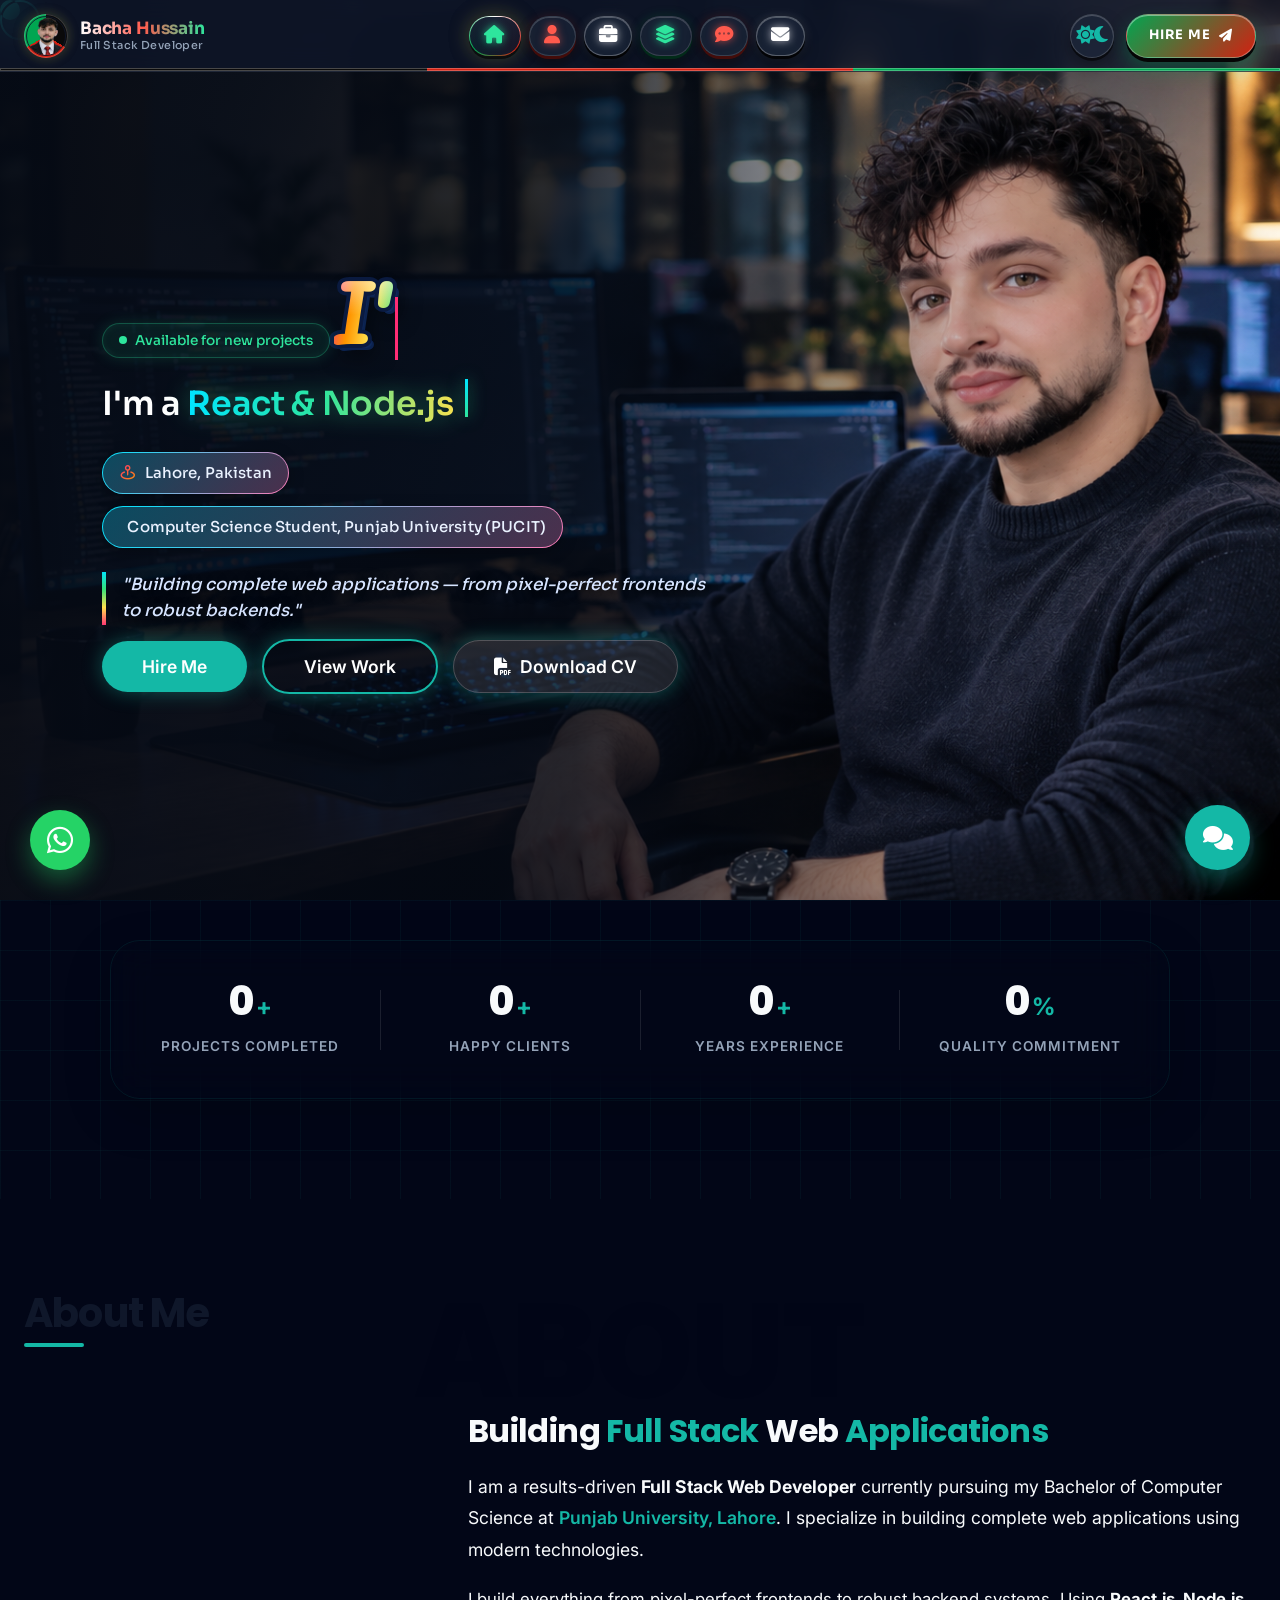
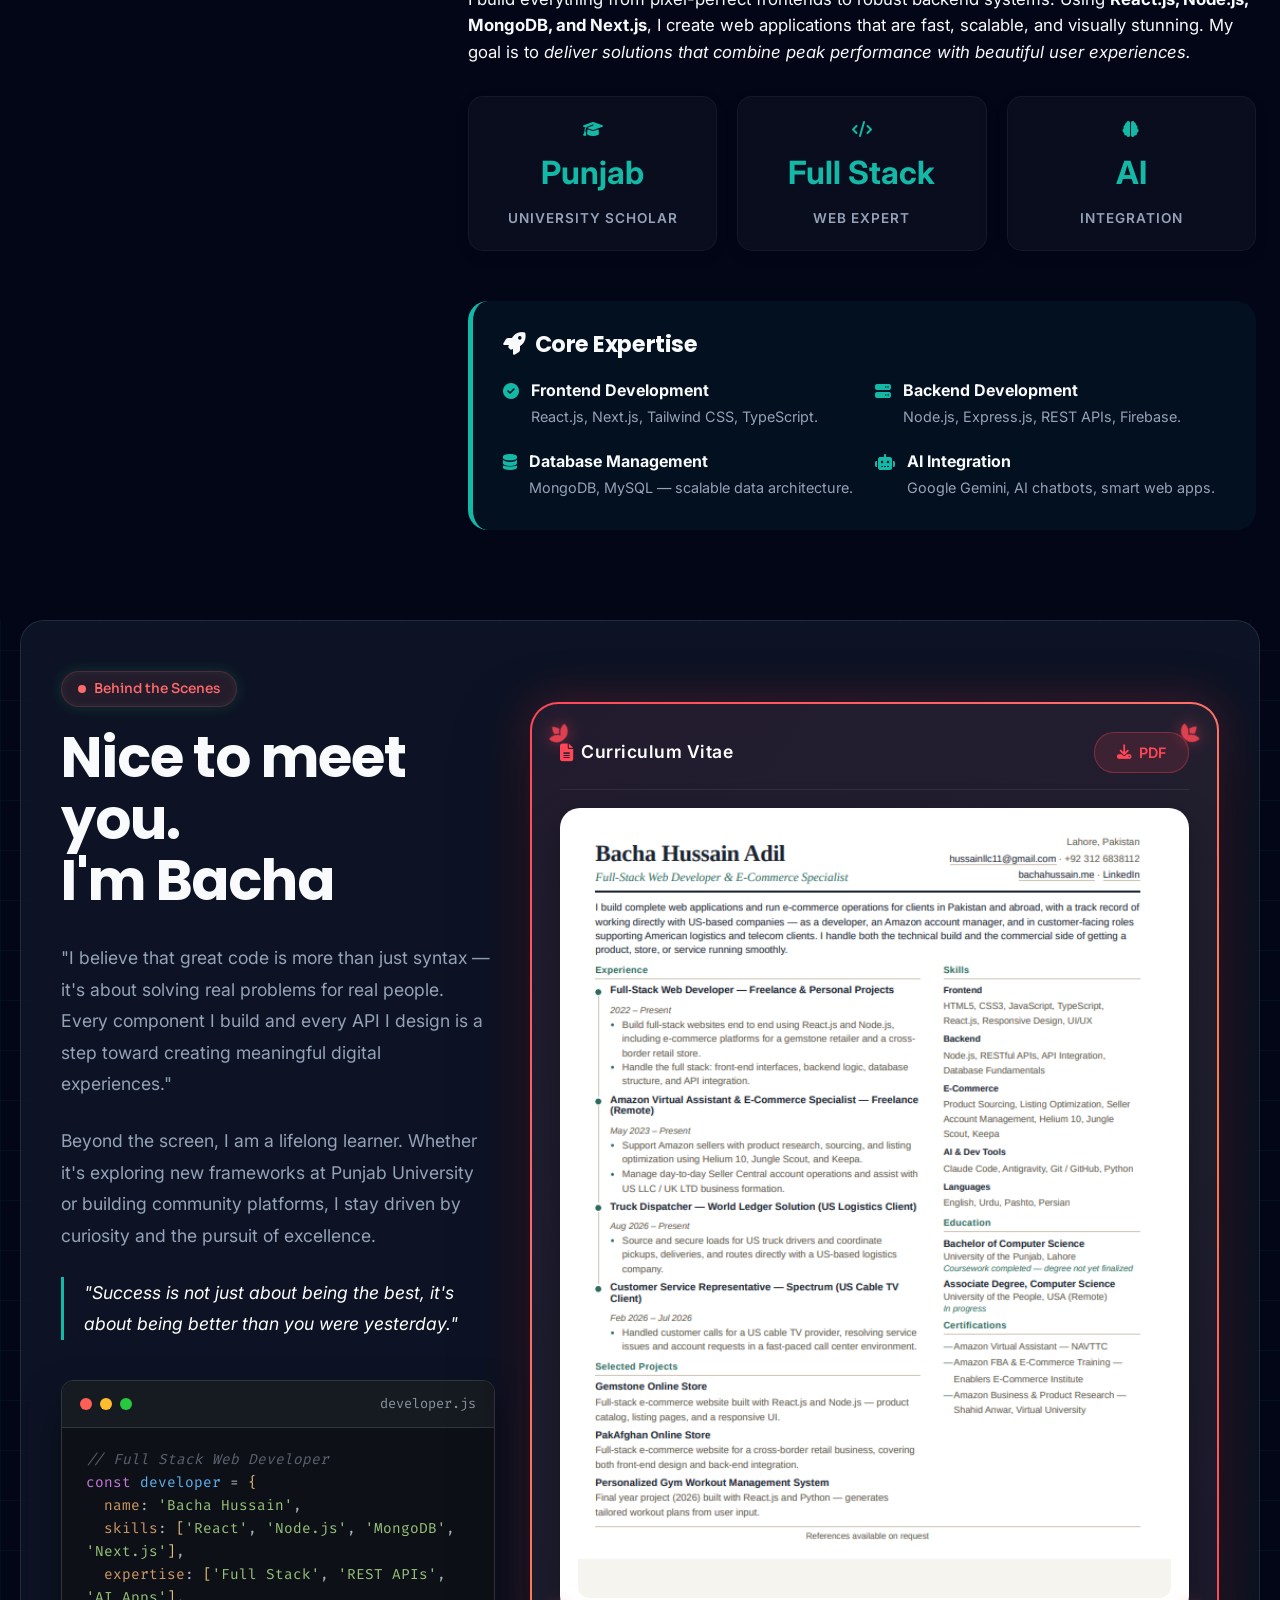
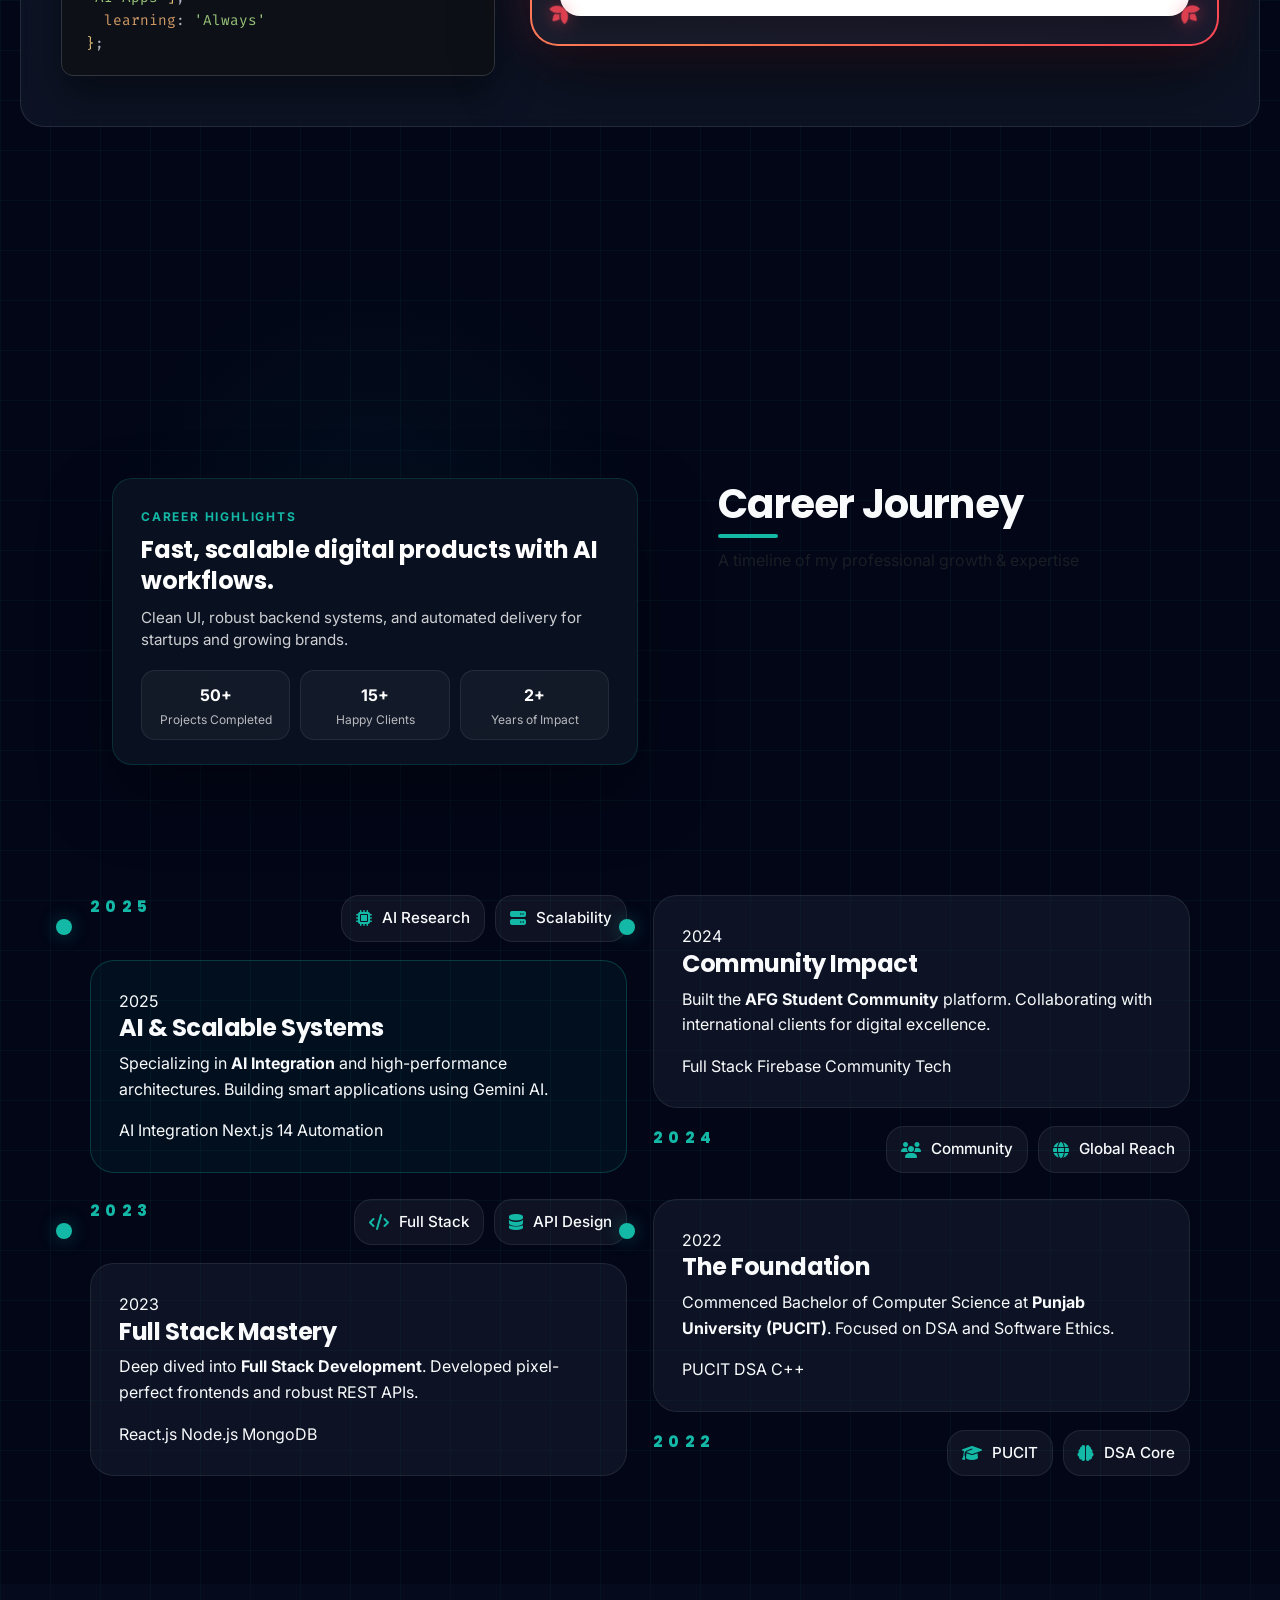
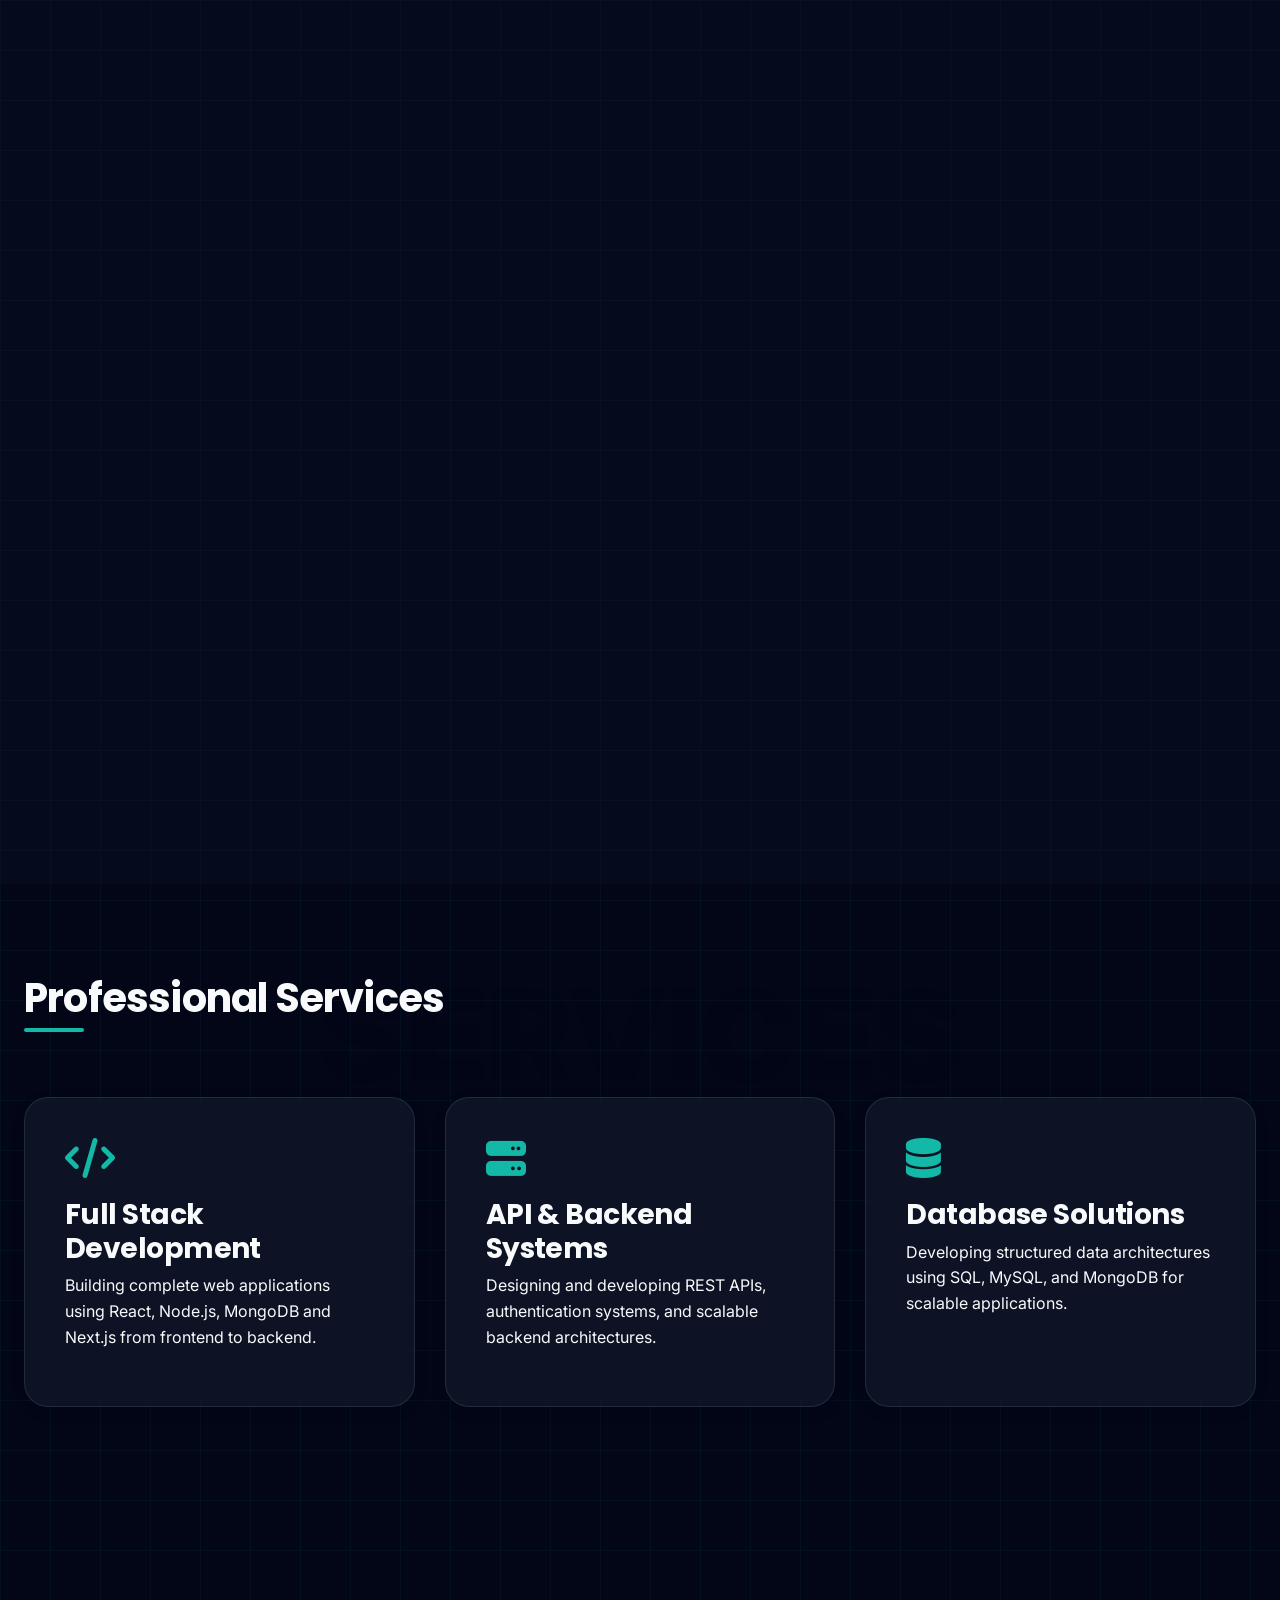
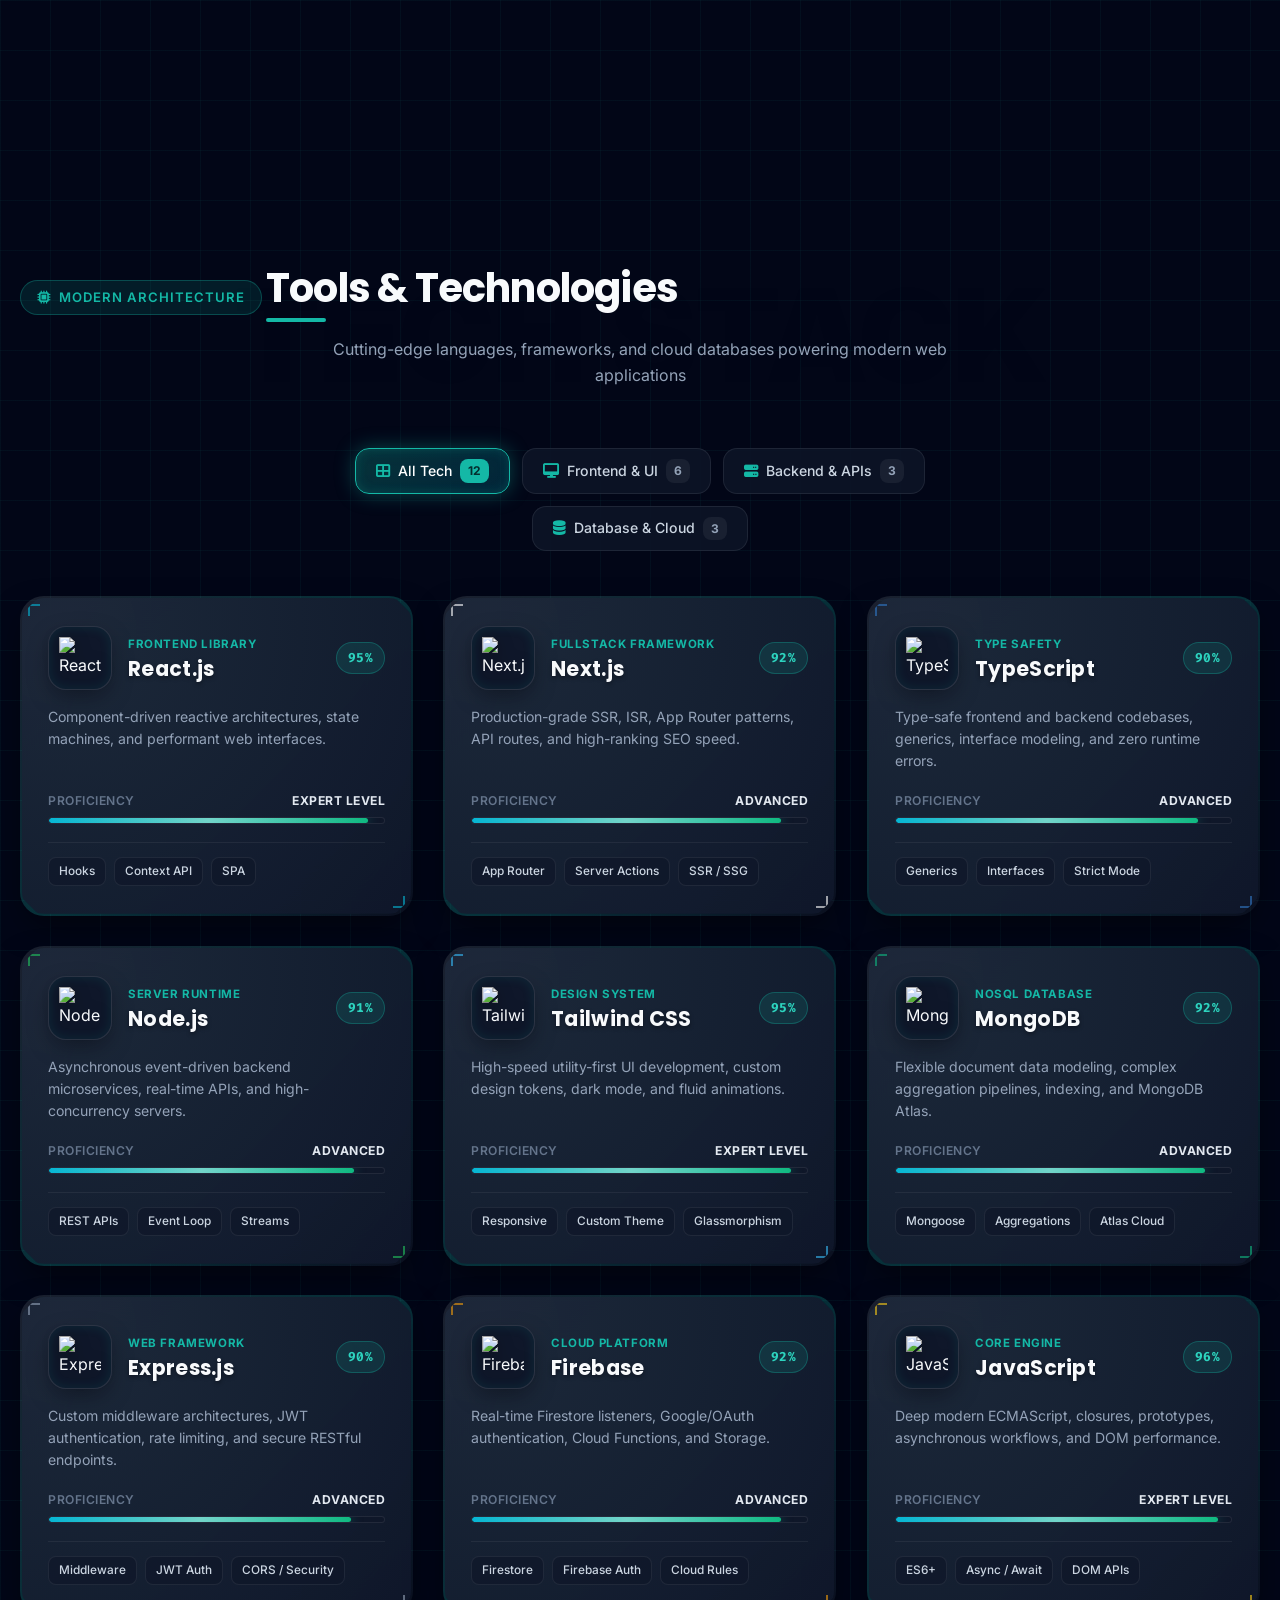
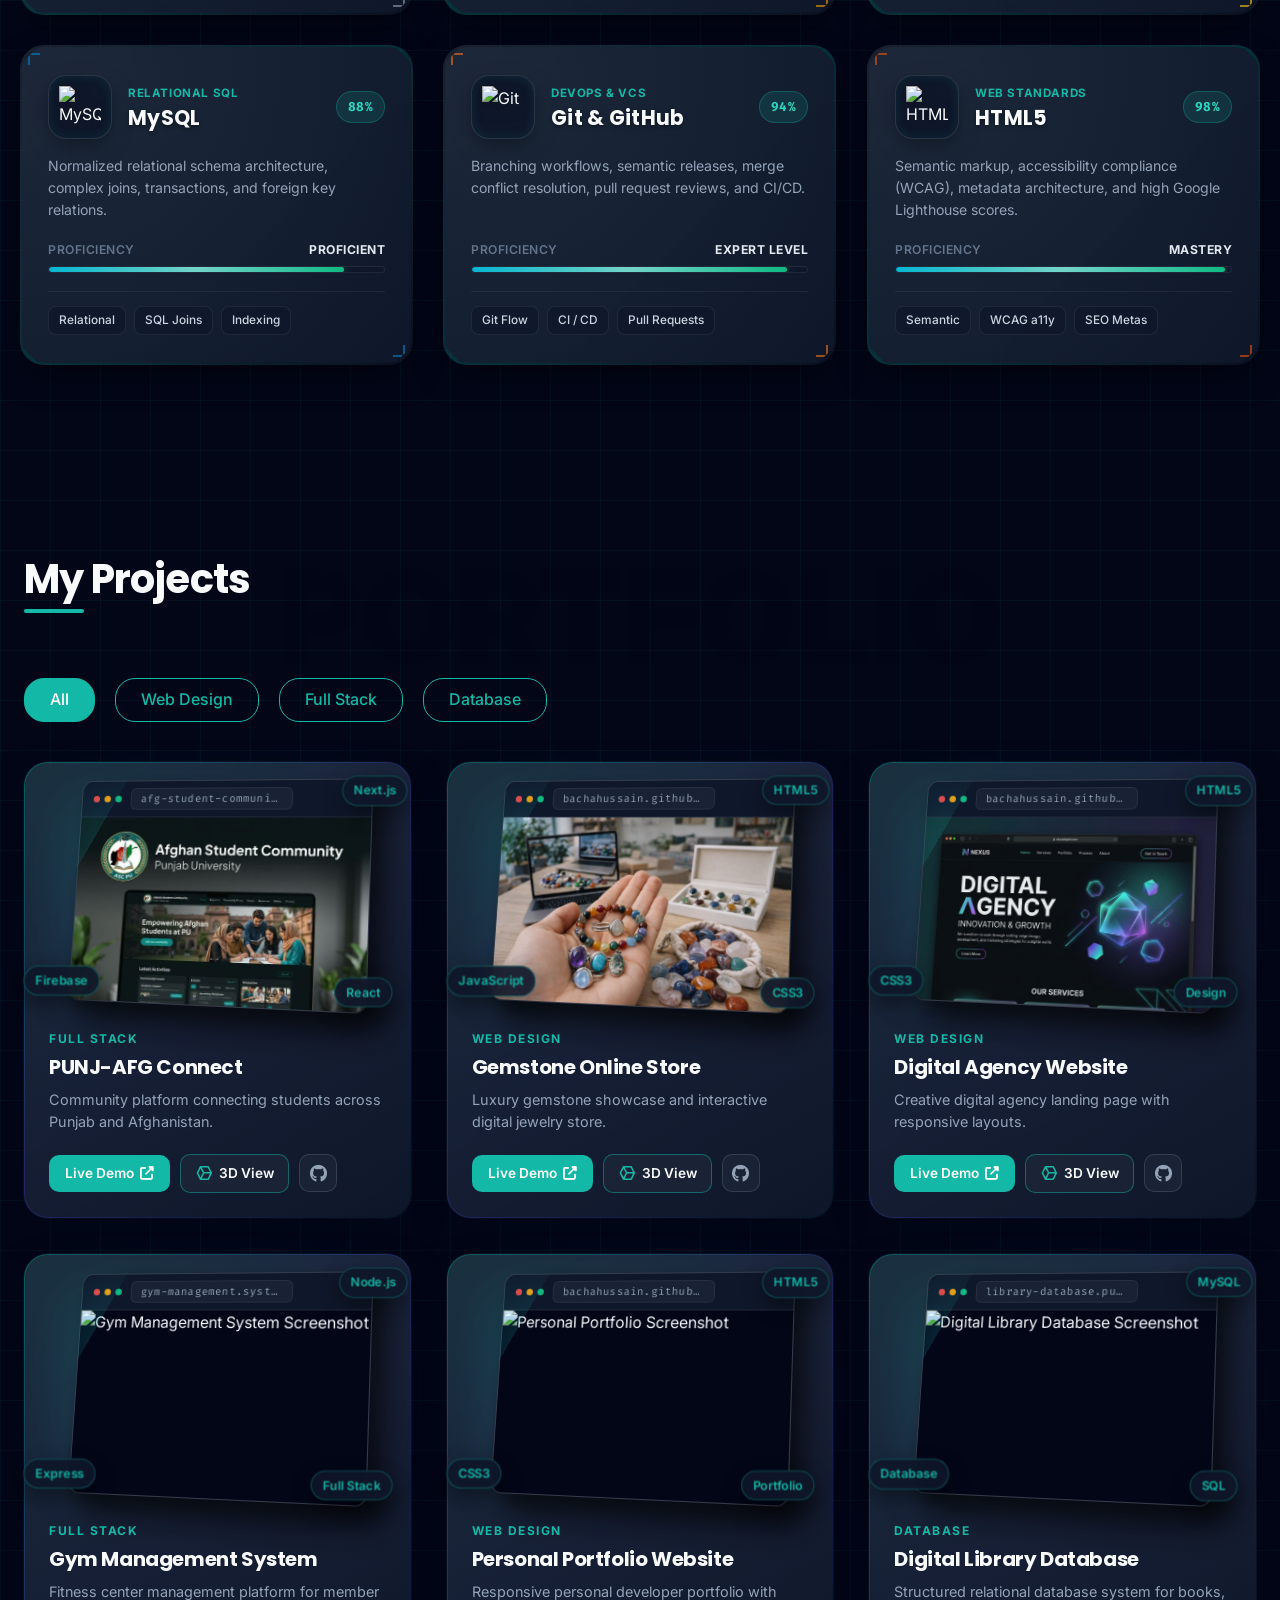
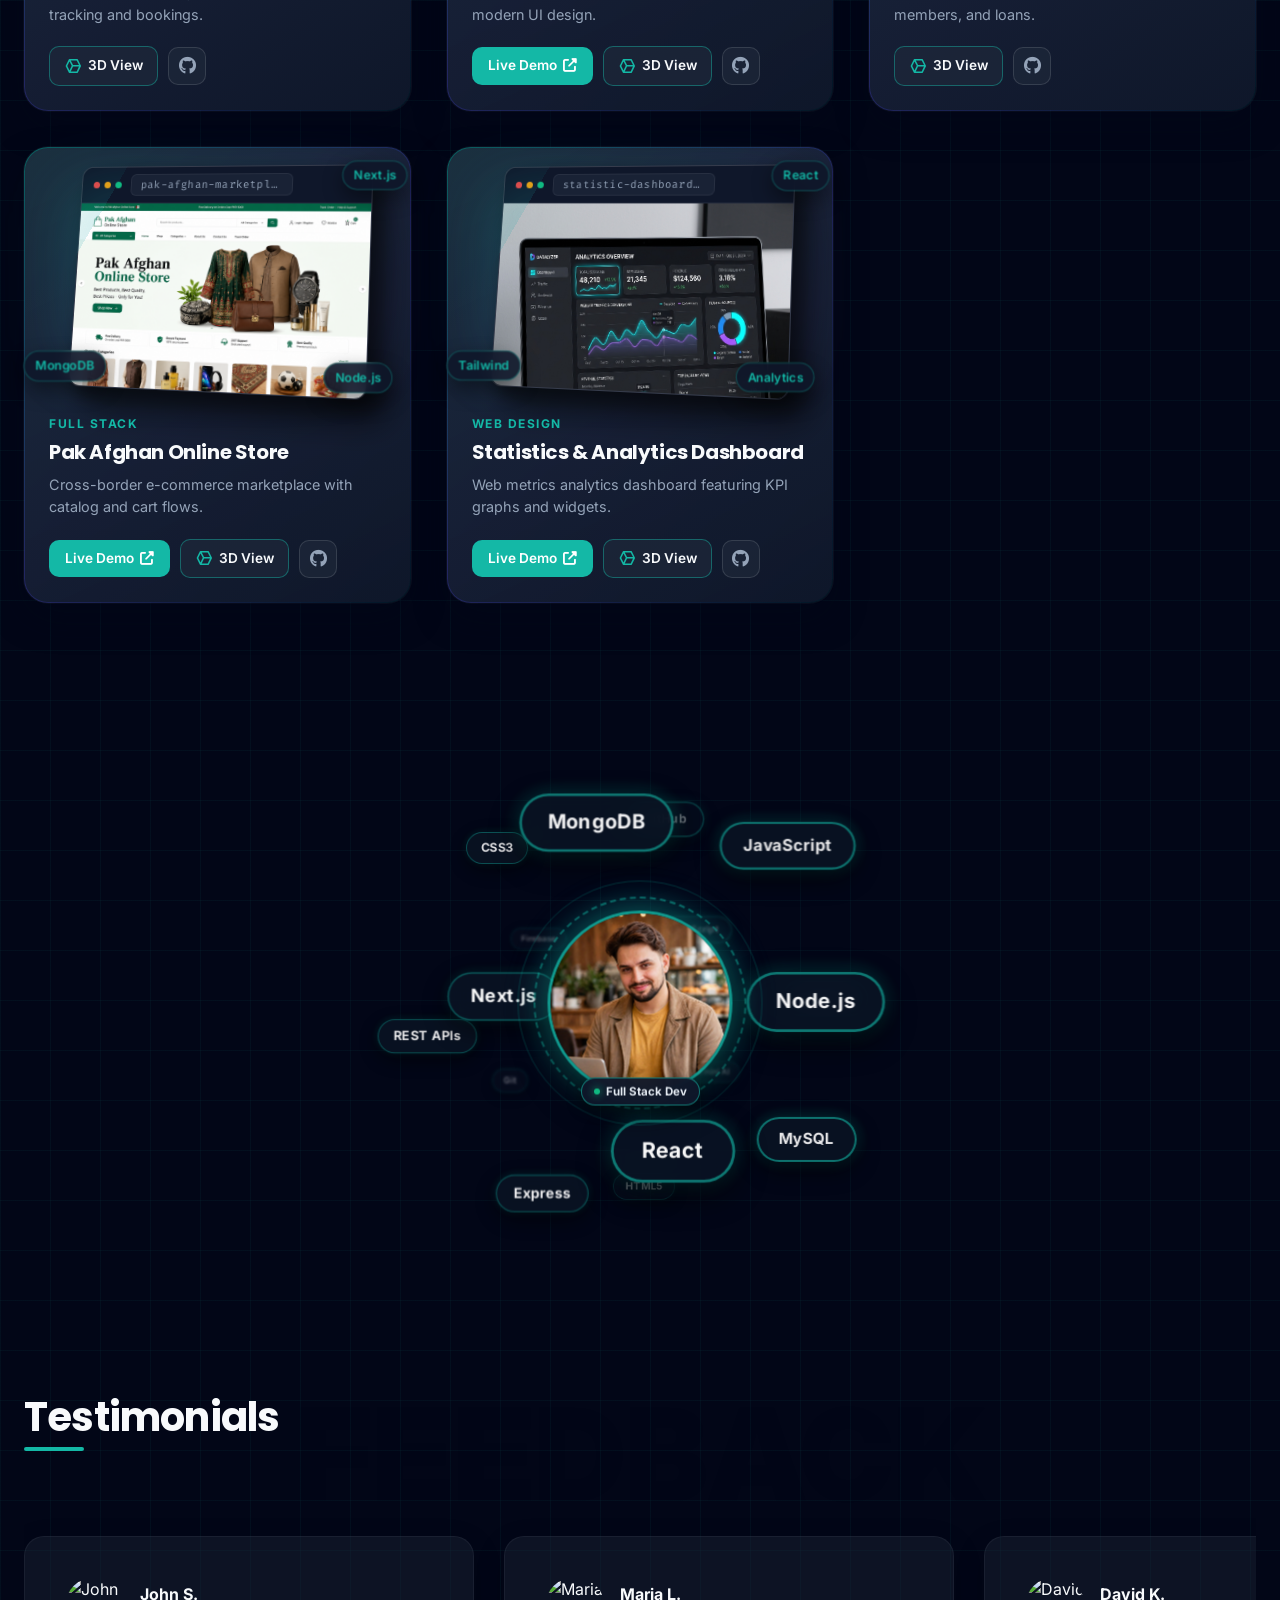
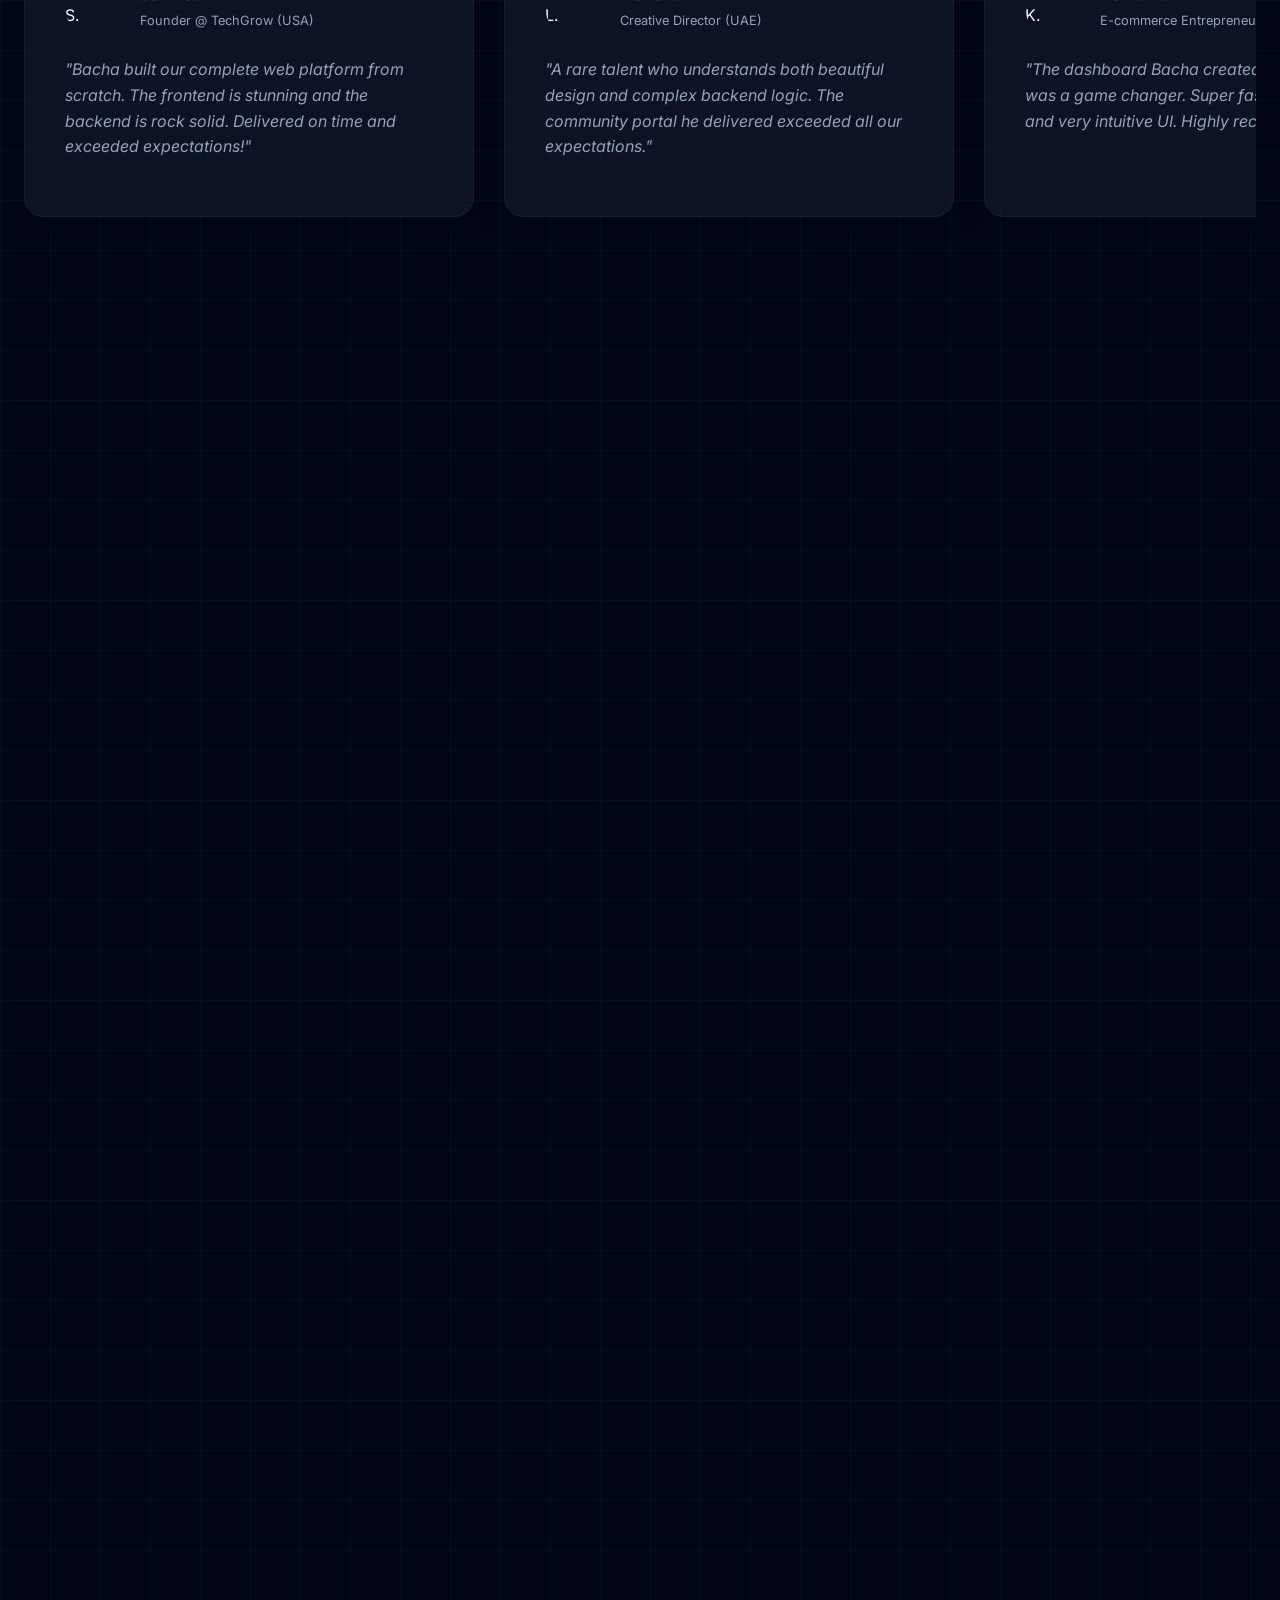
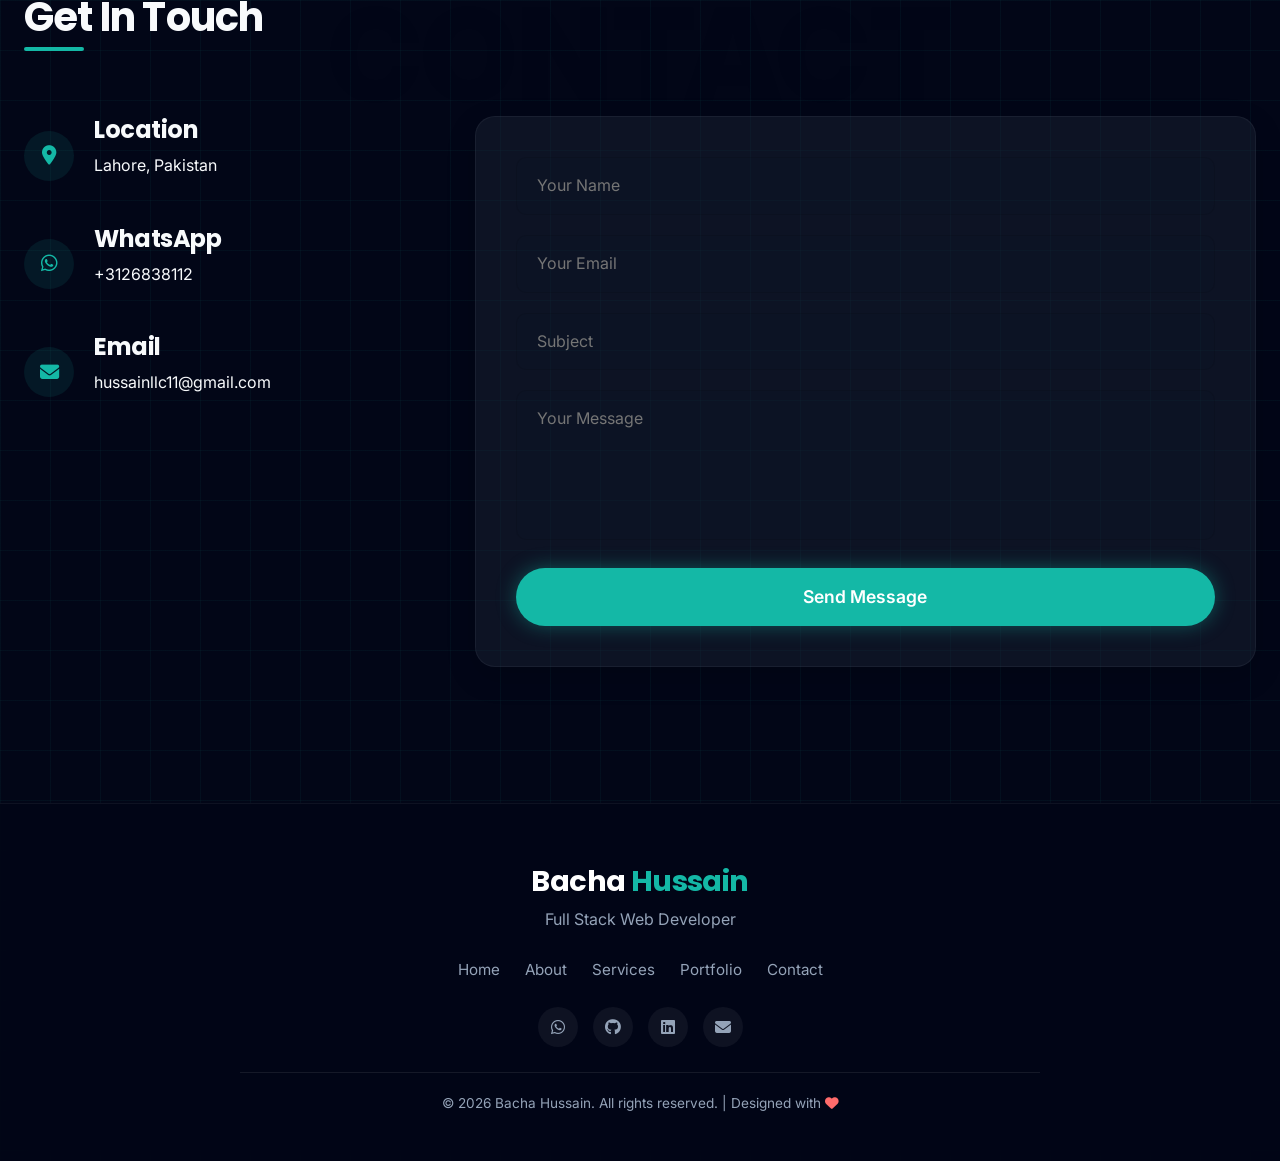
==== index.html @ b7588db2 "feat: embed profile portrait with 3D orbiting tech pills passing in front and behind" ====
<!DOCTYPE html>
<html lang="en">

<head>
    <meta charset="UTF-8">
    <meta name="viewport" content="width=device-width, initial-scale=1.0">
    <title>Bacha Hussain | Full Stack Web Developer</title>
    <!-- SEO Meta Tags -->
    <meta name="description"
        content="Portfolio of Bacha Hussain - Full Stack Web Developer specializing in React, Node.js, MongoDB and Next.js based in Lahore, Pakistan.">

    <!-- Google Fonts -->
    <link rel="preconnect" href="https://fonts.googleapis.com">
    <link rel="preconnect" href="https://fonts.gstatic.com" crossorigin>
    <link
        href="https://fonts.googleapis.com/css2?family=Fira+Code:wght@400;500&family=Inter:wght@400;500;600&family=Lobster&family=Pacifico&family=Poppins:wght@600;700;900&family=Sora:wght@500;600;700&display=swap"
        rel="stylesheet">

    <!-- Font Awesome -->
    <link rel="stylesheet" href="https://cdnjs.cloudflare.com/ajax/libs/font-awesome/6.4.0/css/all.min.css">
    <!-- Boxicons -->
    <link rel="stylesheet" href="https://unpkg.com/boxicons@2.1.4/css/boxicons.min.css">

    <!-- Three.js Import Map for Lazy 3D Model Loading -->
    <script type="importmap">
    { "imports": {
      "three": "https://unpkg.com/three@0.160.0/build/three.module.js",
      "three/addons/": "https://unpkg.com/three@0.160.0/examples/jsm/"
    } }
    </script>

    <!-- Bootstrap 5 CSS -->
    <link href="https://cdn.jsdelivr.net/npm/bootstrap@5.3.2/dist/css/bootstrap.min.css" rel="stylesheet">

    <!-- Custom CSS -->
    <link rel="stylesheet" href="style.css?v=18">

    <!-- Preloader: Fast instant loader -->
    <script>
        (function () {
            function dismissPreloader() {
                var pl = document.getElementById('preloader');
                if (!pl || pl.classList.contains('preloader--hidden')) return;
                pl.classList.add('preloader--hidden');
                document.documentElement.style.overflow = '';
                setTimeout(function () { pl.style.display = 'none'; }, 300);
            }

            // Always wait for DOM to be ready so element exists
            if (document.readyState === 'loading') {
                document.addEventListener('DOMContentLoaded', function () {
                    setTimeout(dismissPreloader, 50);
                });
            } else {
                // DOM already parsed
                setTimeout(dismissPreloader, 50);
            }
            // Hard safety fallback — never block longer than 1s
            setTimeout(function () {
                document.documentElement.style.overflow = '';
                dismissPreloader();
            }, 1000);
        })();
    </script>

    <!-- Google tag (gtag.js) -->
    <script async src="https://www.googletagmanager.com/gtag/js?id=G-RFEFCKTF50"></script>
    <script>
        window.dataLayer = window.dataLayer || [];
        function gtag() { dataLayer.push(arguments); }
        gtag('js', new Date());

        gtag('config', 'G-RFEFCKTF50');
    </script>






</head>

<body>
    <!-- ===== PRELOADER ===== -->
    <div id="preloader" aria-hidden="true">
        <div class="preloader-stars"></div>
        <div class="preloader-inner">
            <div class="preloader-welcome">Welcome to</div>
            <div class="preloader-name">
                <span class="char" style="--i:1">B</span><span class="char" style="--i:2">a</span><span class="char" style="--i:3">c</span><span class="char" style="--i:4">h</span><span class="char" style="--i:5">a</span>&nbsp;<span class="char accent" style="--i:6">H</span><span class="char accent" style="--i:7">u</span><span class="char accent" style="--i:8">s</span><span class="char accent" style="--i:9">s</span><span class="char accent" style="--i:10">a</span><span class="char accent" style="--i:11">i</span><span class="char accent" style="--i:12">n</span>
            </div>
            <div class="preloader-bar-wrap">
                <div class="preloader-bar"></div>
            </div>
        </div>
    </div>
    <!-- ===== END PRELOADER ===== -->

    <!-- Custom Cursor -->
    <div class="custom-cursor"></div>
    <div class="custom-cursor-follower"></div>

    <!-- Scroll Progress Bar -->
    <div class="scroll-progress" id="scroll-progress"></div>

    <!-- WhatsApp Floating Button -->
    <a href="https://wa.me/923126838112" target="_blank" class="whatsapp-float" title="Contact on WhatsApp">
        <i class="fab fa-whatsapp"></i>
    </a>

    <!-- Back to Top Button -->
    <button class="back-to-top" id="back-to-top" title="Back to Top">
        <i class="fas fa-arrow-up"></i>
    </button>

    <div class="app-container">
        <!-- AI Chatbot UI -->
        <div class="chatbot-container" id="chatbot">
            <div class="chatbot-header">
                <div class="chatbot-info">
                    <div class="chatbot-avatar">
                        <i class="fas fa-robot"></i>
                        <span class="online-status"></span>
                    </div>
                    <div>
                        <span class="chatbot-name">Bacha's AI Assistant</span>
                        <span class="chatbot-status">Online • Polite & Helpful</span>
                    </div>
                </div>
                <button class="chatbot-close" id="chatbot-close">
                    <i class="fas fa-times"></i>
                </button>
            </div>
            <div class="chatbot-body" id="chatbot-body">
                <div class="chat-message bot">
                    Hello! I'm Bacha's AI Assistant. How can I help you today?
                </div>
                <!-- Suggested Questions will be injected here -->
                <div class="suggested-questions" id="suggested-questions"></div>
            </div>
            <div class="chatbot-footer">
                <input type="text" id="chatbot-input" placeholder="Ask me about Bacha..." autocomplete="off">
                <button id="chatbot-send">
                    <i class="fas fa-paper-plane"></i>
                </button>
            </div>
        </div>

        <button class="chatbot-toggle" id="chatbot-toggle" title="Chat with AI">
            <i class="fas fa-comments"></i>
        </button>

        <!-- Top Navigation Bar with Afghanistan Flag 3D System -->
        <header class="top-navbar" id="topNavbar" role="banner">
            <div class="navbar-inner-container">
                <!-- LEFT: Compact Brand Block -->
                <a href="#home" class="navbar-brand-block" aria-label="Bacha Hussain - Home">
                    <div class="navbar-profile-ring">
                        <img src="profile.jpg.png" alt="Bacha Hussain" class="navbar-profile-img">
                    </div>
                    <div class="navbar-brand-text">
                        <span class="navbar-brand-name">Bacha Hussain</span>
                        <span class="navbar-brand-role">Full Stack Developer</span>
                    </div>
                </a>

                <!-- CENTER: 6 3D Navigation Buttons with Flag Colors -->
                <nav class="navbar-nav-center" aria-label="Main Navigation">
                    <ul class="nav-3d-list">
                        <li>
                            <a href="#home" class="nav-link nav-3d-key active" data-color="green" data-tooltip="Home" aria-current="page">
                                <i class="fas fa-house nav-key-icon"></i>
                                <span class="nav-key-label">Home</span>
                            </a>
                        </li>
                        <li>
                            <a href="#about" class="nav-link nav-3d-key" data-color="red" data-tooltip="About Me">
                                <i class="fas fa-user nav-key-icon"></i>
                                <span class="nav-key-label">About Me</span>
                            </a>
                        </li>
                        <li>
                            <a href="#services" class="nav-link nav-3d-key" data-color="black" data-tooltip="Services">
                                <i class="fas fa-briefcase nav-key-icon"></i>
                                <span class="nav-key-label">Services</span>
                            </a>
                        </li>
                        <li>
                            <a href="#portfolio" class="nav-link nav-3d-key" data-color="green" data-tooltip="Portfolio">
                                <i class="fas fa-layer-group nav-key-icon"></i>
                                <span class="nav-key-label">Portfolio</span>
                            </a>
                        </li>
                        <li>
                            <a href="#testimonials" class="nav-link nav-3d-key" data-color="red" data-tooltip="Feedback">
                                <i class="fas fa-comment-dots nav-key-icon"></i>
                                <span class="nav-key-label">Feedback</span>
                            </a>
                        </li>
                        <li>
                            <a href="#contact" class="nav-link nav-3d-key" data-color="black" data-tooltip="Contact">
                                <i class="fas fa-envelope nav-key-icon"></i>
                                <span class="nav-key-label">Contact</span>
                            </a>
                        </li>
                    </ul>
                </nav>

                <!-- RIGHT: 3D Round Theme Toggle + "Hire Me" Button + Hamburger (mobile) -->
                <div class="navbar-right-group">
                    <button type="button" class="nav-theme-btn" id="theme-toggle" title="Switch Theme" aria-label="Switch Theme">
                        <i class="fas fa-sun theme-icon-sun"></i>
                        <i class="fas fa-moon theme-icon-moon"></i>
                    </button>
                    <a href="#contact" class="nav-hire-btn">
                        <span>Hire Me</span>
                        <i class="fas fa-paper-plane"></i>
                    </a>
                    <button type="button" class="nav-hamburger-btn" id="navHamburger" aria-label="Toggle Navigation Menu" aria-expanded="false" aria-controls="navDropdownPanel">
                        <span class="hamburger-bar"></span>
                        <span class="hamburger-bar"></span>
                        <span class="hamburger-bar"></span>
                    </button>
                </div>
            </div>

            <!-- Mobile Dropdown Panel (<768px) -->
            <div class="navbar-dropdown-panel" id="navDropdownPanel" aria-hidden="true">
                <div class="dropdown-keys-grid">
                    <a href="#home" class="nav-link nav-3d-key active" data-color="green" aria-current="page">
                        <i class="fas fa-house nav-key-icon"></i>
                        <span class="nav-key-label">Home</span>
                    </a>
                    <a href="#about" class="nav-link nav-3d-key" data-color="red">
                        <i class="fas fa-user nav-key-icon"></i>
                        <span class="nav-key-label">About Me</span>
                    </a>
                    <a href="#services" class="nav-link nav-3d-key" data-color="black">
                        <i class="fas fa-briefcase nav-key-icon"></i>
                        <span class="nav-key-label">Services</span>
                    </a>
                    <a href="#portfolio" class="nav-link nav-3d-key" data-color="green">
                        <i class="fas fa-layer-group nav-key-icon"></i>
                        <span class="nav-key-label">Portfolio</span>
                    </a>
                    <a href="#testimonials" class="nav-link nav-3d-key" data-color="red">
                        <i class="fas fa-comment-dots nav-key-icon"></i>
                        <span class="nav-key-label">Feedback</span>
                    </a>
                    <a href="#contact" class="nav-link nav-3d-key" data-color="black">
                        <i class="fas fa-envelope nav-key-icon"></i>
                        <span class="nav-key-label">Contact</span>
                    </a>
                </div>
                <div class="dropdown-hire-wrapper">
                    <a href="#contact" class="nav-hire-btn dropdown-hire-btn">
                        <span>Hire Me</span>
                        <i class="fas fa-paper-plane"></i>
                    </a>
                </div>
            </div>
        </header>

        <!-- Main Content -->
        <main class="main-content">

            <!-- Hero Section -->
            <section id="home" class="hero">
                <canvas class="butterfly-canvas" aria-hidden="true"></canvas>
                <div class="fade-up">
                    <div class="status-indicator">
                        <span class="pulse-dot"></span>
                        Available for new projects
                    </div>
                    <h1 class="rainbow-name">
                        <span class="rn-back" aria-hidden="true"><span id="name-typing-back">I'm Bacha Hussain</span><span class="name-cursor"></span></span>
                        <span class="rn-front"><span id="name-typing-front">I'm Bacha Hussain</span><span class="name-cursor"></span></span>
                    </h1>
                    <div class="typing-text">
                        I'm a <span id="typing-element"></span><span class="cursor"></span>
                    </div>
                    <div class="hero-location-edu">
                        <span class="hero-info-item"><i class="bx bx-map-pin hero-info-icon"></i> Lahore, Pakistan</span>
                        <span class="hero-info-item"><i class="bx bx-graduation hero-info-icon"></i> Computer Science Student, Punjab University (PUCIT)</span>
                    </div>
                    <p class="hero-quote">"Building complete web applications — from pixel-perfect frontends to robust backends."</p>
                    <div style="display: flex; gap: 15px; flex-wrap: wrap;">
                        <span class="magnetic-btn"><a href="#contact" class="cta-button">Hire Me</a></span>
                        <span class="magnetic-btn"><a href="#portfolio" class="cta-button"
                                style="background: transparent; border: 2px solid var(--accent-teal);">View
                                Work</a></span>
                        <span class="magnetic-btn"><a href="cv.pdf" download="Bacha_Hussain_CV.pdf" target="_blank"
                                class="cta-button"
                                style="background: rgba(255,255,255,0.1); border: 1px solid rgba(255,255,255,0.2); backdrop-filter: blur(5px);">
                                <i class="fas fa-file-pdf" style="margin-right: 8px;"></i>Download CV
                            </a></span>
                    </div>
                </div>
            </section>

            <!-- Trust Stats Bar -->
            <div class="stats-bar-container fade-up">
                <div class="stats-bar shadow-lg">
                    <div class="stat-item">
                        <span class="stat-value" data-target="50">0</span><span class="stat-plus">+</span>
                        <span class="stat-label">Projects Completed</span>
                    </div>
                    <div class="stat-divider"></div>
                    <div class="stat-item">
                        <span class="stat-value" data-target="15">0</span><span class="stat-plus">+</span>
                        <span class="stat-label">Happy Clients</span>
                    </div>
                    <div class="stat-divider"></div>
                    <div class="stat-item">
                        <span class="stat-value" data-target="2">0</span><span class="stat-plus">+</span>
                        <span class="stat-label">Years Experience</span>
                    </div>
                    <div class="stat-divider"></div>
                    <div class="stat-item">
                        <span class="stat-value" data-target="100">0</span><span class="stat-plus">%</span>
                        <span class="stat-label">Quality Commitment</span>
                    </div>
                </div>
            </div>

            <!-- About Section -->
            <section id="about">
                <div class="section-watermark">About</div>
                <header class="section-header fade-up">
                    <h2 class="section-title">About Me</h2>
                </header>

                <div class="about-grid fade-up">
                    <!-- Animating Cartoon (Lottie) -->
                    <div class="about-image">
                        <div id="lottie-cartoon" style="width: 100%; height: 400px;"></div>
                    </div>

                    <div class="about-content">
                        <h3 style="font-size: 2rem; margin-bottom: 20px; color: var(--text-dark);">Building <span
                                style="color: var(--accent-teal);">Full Stack</span> Web <span
                                style="color: var(--accent-teal);">Applications</span></h3>

                        <p style="font-size: 1.1rem; color: var(--text-dark); margin-bottom: 20px; line-height: 1.8;">
                            I am a results-driven <strong>Full Stack Web Developer</strong> currently pursuing my
                            Bachelor of Computer Science at <span
                                style="color: var(--accent-teal); font-weight: 600;">Punjab University, Lahore</span>. I
                            specialize in building complete web applications using modern
                            technologies.
                        </p>

                        <p style="color: var(--text-muted); margin-bottom: 30px; font-size: 1.05rem;">
                            I build everything from pixel-perfect frontends to robust backend systems. Using
                            <strong>React.js, Node.js, MongoDB, and Next.js</strong>, I create web applications that are
                            fast, scalable, and visually stunning. My goal is to <em>deliver solutions that combine peak
                                performance with beautiful user experiences.</em>
                        </p>

                        <div class="stats-grid">
                            <div class="stat-card">
                                <i class="fas fa-graduation-cap"
                                    style="color: var(--accent-teal); margin-bottom: 10px;"></i>
                                <span class="stat-number">Punjab</span>
                                <span class="stat-label">University Scholar</span>
                            </div>
                            <div class="stat-card">
                                <i class="fas fa-code" style="color: var(--accent-teal); margin-bottom: 10px;"></i>
                                <span class="stat-number">Full Stack</span>
                                <span class="stat-label">Web Expert</span>
                            </div>
                            <div class="stat-card">
                                <i class="fas fa-brain" style="color: var(--accent-teal); margin-bottom: 10px;"></i>
                                <span class="stat-number">AI</span>
                                <span class="stat-label">Integration</span>
                            </div>
                        </div>

                        <div
                            style="margin-top: 50px; background: rgba(20, 184, 166, 0.05); padding: 30px; border-radius: 20px; border-left: 5px solid var(--accent-teal);">
                            <h4
                                style="color: var(--text-dark); margin-bottom: 20px; font-size: 1.4rem; display: flex; align-items: center; gap: 10px;">
                                <i class="fas fa-rocket"></i> Core Expertise
                            </h4>
                            <div style="display: grid; grid-template-columns: 1fr 1fr; gap: 20px;">
                                <div style="display: flex; gap: 12px; align-items: flex-start;">
                                    <i class="fas fa-check-circle"
                                        style="color: var(--accent-teal); margin-top: 5px;"></i>
                                    <div>
                                        <strong style="display: block; color: var(--text-dark);">Frontend
                                            Development</strong>
                                        <span style="font-size: 0.9rem; color: var(--text-muted);">React.js, Next.js,
                                            Tailwind CSS, TypeScript.</span>
                                    </div>
                                </div>
                                <div style="display: flex; gap: 12px; align-items: flex-start;">
                                    <i class="fas fa-server" style="color: var(--accent-teal); margin-top: 5px;"></i>
                                    <div>
                                        <strong style="display: block; color: var(--text-dark);">Backend
                                            Development</strong>
                                        <span style="font-size: 0.9rem; color: var(--text-muted);">Node.js, Express.js,
                                            REST APIs, Firebase.</span>
                                    </div>
                                </div>
                                <div style="display: flex; gap: 12px; align-items: flex-start;">
                                    <i class="fas fa-database" style="color: var(--accent-teal); margin-top: 5px;"></i>
                                    <div>
                                        <strong style="display: block; color: var(--text-dark);">Database
                                            Management</strong>
                                        <span style="font-size: 0.9rem; color: var(--text-muted);">MongoDB, MySQL —
                                            scalable data architecture.</span>
                                    </div>
                                </div>
                                <div style="display: flex; gap: 12px; align-items: flex-start;">
                                    <i class="fas fa-robot" style="color: var(--accent-teal); margin-top: 5px;"></i>
                                    <div>
                                        <strong style="display: block; color: var(--text-dark);">AI Integration</strong>
                                        <span style="font-size: 0.9rem; color: var(--text-muted);">Google Gemini, AI
                                            chatbots, smart web apps.</span>
                                    </div>
                                </div>
                            </div>
                        </div>
                    </div>
                </div>
            </section>

            <!-- Personal Story Section -->
            <section id="story" class="section-card" style="margin: 0 20px 100px; padding: 50px 40px;">
                <div class="story-grid fade-up" style="align-items: center;">
                    <div class="about-content">
                        <div class="status-indicator"
                            style="background: rgba(255,107,107,0.1); color: #ff6b6b; border-color: rgba(255,107,107,0.2);">
                            <span class="pulse-dot" style="background: #ff6b6b;"></span>
                            Behind the Scenes
                        </div>
                        <h2 style="font-size: 3.5rem; line-height: 1.1; margin-bottom: 30px;">
                            Nice to meet you. <br> I'm <span class="name">Bacha</span>
                        </h2>

                        <div class="philosophy-text" style="font-size: 1.1rem; color: #94a3b8; line-height: 1.8;">
                            <p style="margin-bottom: 25px;">
                                "I believe that great code is more than just syntax — it's about solving real problems
                                for real people. Every component I build and every API I design is a step toward
                                creating meaningful digital experiences."
                            </p>
                            <p style="margin-bottom: 25px;">
                                Beyond the screen, I am a lifelong learner. Whether it's exploring new frameworks at
                                Punjab University or building community platforms, I stay driven by curiosity and the
                                pursuit of excellence.
                            </p>
                            <p
                                style="font-style: italic; border-left: 3px solid var(--accent-teal); padding-left: 20px; color: var(--white);">
                                "Success is not just about being the best, it's about being better than you were
                                yesterday."
                            </p>
                        </div>

                        <!-- Professional Code Card -->
                        <div class="code-card">
                            <div class="code-header">
                                <div class="code-controls">
                                    <div class="control red"></div>
                                    <div class="control yellow"></div>
                                    <div class="control green"></div>
                                </div>
                                <div class="code-file">developer.js</div>
                            </div>
                            <pre><code class="code-body"><span class="code-comment">// Full Stack Web Developer</span>
<span class="code-keyword">const</span> <span class="code-variable">developer</span> <span class="code-operator">=</span> <span class="code-bracket">{</span>
  <span class="code-property">name</span><span class="code-operator">:</span> <span class="code-string">'Bacha Hussain'</span><span class="code-operator">,</span>
  <span class="code-property">skills</span><span class="code-operator">:</span> <span class="code-bracket">[</span><span class="code-string">'React'</span><span class="code-operator">,</span> <span class="code-string">'Node.js'</span><span class="code-operator">,</span> <span class="code-string">'MongoDB'</span><span class="code-operator">,</span> <span class="code-string">'Next.js'</span><span class="code-bracket">]</span><span class="code-operator">,</span>
  <span class="code-property">expertise</span><span class="code-operator">:</span> <span class="code-bracket">[</span><span class="code-string">'Full Stack'</span><span class="code-operator">,</span> <span class="code-string">'REST APIs'</span><span class="code-operator">,</span> <span class="code-string">'AI Apps'</span><span class="code-bracket">]</span><span class="code-operator">,</span>
  <span class="code-property">learning</span><span class="code-operator">:</span> <span class="code-string">'Always'</span>
<span class="code-bracket">}</span><span class="code-operator">;</span></code></pre>
                        </div>
                    </div>

                    <!-- Premium Red Flower Accent CV Frame (Right Column) -->
                    <div class="cv-frame-wrapper fade-up">
                        <div class="cv-frame red-floral-frame">
                            <div class="floral-corner top-left"><i class="fas fa-spa"></i></div>
                            <div class="floral-corner top-right"><i class="fas fa-spa"></i></div>
                            <div class="floral-corner bottom-left"><i class="fas fa-spa"></i></div>
                            <div class="floral-corner bottom-right"><i class="fas fa-spa"></i></div>
                            
                            <div class="cv-frame-header">
                                <span class="cv-frame-title">
                                    <i class="fas fa-file-alt" style="color: #ff4757; margin-right: 8px;"></i>
                                    Curriculum Vitae
                                </span>
                                <a href="cv.pdf" download="Bacha_Hussain_CV.pdf" target="_blank" class="cv-download-btn red-btn" title="Download CV (PDF)">
                                    <i class="fas fa-download"></i> PDF
                                </a>
                            </div>
                            <div class="cv-image-container">
                                <img src="cv-preview.png" alt="Bacha Hussain CV Preview" class="cv-preview-img">
                            </div>
                        </div>
                    </div>
                </div>
            </section>

            <!-- Career Journey Timeline Section -->
                    <section id="experience" class="py-5">
                        <div class="container">
                            <div class="experience-header-grid fade-up">
                                <div class="visual-col">
                                    <div id="project-galaxy" class="galaxy-canvas"></div>
                                    <div class="experience-summary-panel">
                                        <div class="summary-copy">
                                            <span class="panel-label">Career Highlights</span>
                                            <h3>Fast, scalable digital products with AI workflows.</h3>
                                            <p class="panel-text">Clean UI, robust backend systems, and automated
                                                delivery for startups and growing brands.</p>
                                        </div>
                                        <div class="highlight-grid">
                                            <div class="highlight-item"><strong>50+</strong><span>Projects
                                                    Completed</span></div>
                                            <div class="highlight-item"><strong>15+</strong><span>Happy Clients</span>
                                            </div>
                                            <div class="highlight-item"><strong>2+</strong><span>Years of Impact</span>
                                            </div>
                                        </div>
                                    </div>
                                </div>
                                <div class="content-col">
                                    <h2 class="section-title">Career Journey</h2>
                                    <p class="text-muted">A timeline of my professional growth & expertise</p>
                                </div>
                            </div>

                            <div class="timeline-wrapper">
                                <div class="timeline-center-line"></div>

                                <div class="timeline-row">
                                    <!-- 2025: Right Side Layout (Info on Left) -->
                                    <div class="timeline-block block-right fade-up">
                                        <div class="timeline-info">
                                            <div class="info-year">2025</div>
                                            <div class="info-focus">
                                                <span><i class="fas fa-microchip"></i> AI Research</span>
                                                <span><i class="fas fa-server"></i> Scalability</span>
                                            </div>
                                        </div>
                                        <div class="timeline-dot-center"></div>
                                        <div class="timeline-card highlight">
                                            <span class="year-badge">2025</span>
                                            <h4>AI & Scalable Systems</h4>
                                            <p>Specializing in <strong>AI Integration</strong> and high-performance
                                                architectures. Building smart applications using Gemini AI.</p>
                                            <div class="timeline-tags">
                                                <span>AI Integration</span>
                                                <span>Next.js 14</span>
                                                <span>Automation</span>
                                            </div>
                                        </div>
                                    </div>

                                    <!-- 2024: Left Side Layout (Info on Right) -->
                                    <div class="timeline-block block-left fade-up">
                                        <div class="timeline-card">
                                            <span class="year-badge">2024</span>
                                            <h4>Community Impact</h4>
                                            <p>Built the <strong>AFG Student Community</strong> platform. Collaborating
                                                with international clients for digital excellence.</p>
                                            <div class="timeline-tags">
                                                <span>Full Stack</span>
                                                <span>Firebase</span>
                                                <span>Community Tech</span>
                                            </div>
                                        </div>
                                        <div class="timeline-dot-center"></div>
                                        <div class="timeline-info">
                                            <div class="info-year">2024</div>
                                            <div class="info-focus">
                                                <span><i class="fas fa-users"></i> Community</span>
                                                <span><i class="fas fa-globe"></i> Global Reach</span>
                                            </div>
                                        </div>
                                    </div>

                                    <!-- 2023: Right Side Layout (Info on Left) -->
                                    <div class="timeline-block block-right fade-up">
                                        <div class="timeline-info">
                                            <div class="info-year">2023</div>
                                            <div class="info-focus">
                                                <span><i class="fas fa-code"></i> Full Stack</span>
                                                <span><i class="fas fa-database"></i> API Design</span>
                                            </div>
                                        </div>
                                        <div class="timeline-dot-center"></div>
                                        <div class="timeline-card">
                                            <span class="year-badge">2023</span>
                                            <h4>Full Stack Mastery</h4>
                                            <p>Deep dived into <strong>Full Stack Development</strong>. Developed
                                                pixel-perfect
                                                frontends and robust REST APIs.</p>
                                            <div class="timeline-tags">
                                                <span>React.js</span>
                                                <span>Node.js</span>
                                                <span>MongoDB</span>
                                            </div>
                                        </div>
                                    </div>

                                    <!-- 2022: Left Side Layout (Info on Right) -->
                                    <div class="timeline-block block-left fade-up">
                                        <div class="timeline-card">
                                            <span class="year-badge">2022</span>
                                            <h4>The Foundation</h4>
                                            <p>Commenced Bachelor of Computer Science at <strong>Punjab University
                                                    (PUCIT)</strong>. Focused on DSA and Software Ethics.</p>
                                            <div class="timeline-tags">
                                                <span>PUCIT</span>
                                                <span>DSA</span>
                                                <span>C++</span>
                                            </div>
                                        </div>
                                        <div class="timeline-dot-center"></div>
                                        <div class="timeline-info">
                                            <div class="info-year">2022</div>
                                            <div class="info-focus">
                                                <span><i class="fas fa-graduation-cap"></i> PUCIT</span>
                                                <span><i class="fas fa-brain"></i> DSA Core</span>
                                            </div>
                                        </div>
                                    </div>
                                </div>
                            </div>
                        </div>
                    </section>

                    <!-- ========== MY WORK PROCESS ========== -->
                    <section id="process" class="py-5 bg-soft-dark">
                        <div class="container">
                            <div class="section-header text-center mb-5 fade-up">
                                <h2 class="section-title">My Professional Process</h2>
                                <p class="text-muted">How I turn your vision into a high-performance reality</p>
                            </div>

                            <div class="process-steps fade-up">
                                <div class="process-step">
                                    <div class="step-number">01</div>
                                    <div class="step-icon"><i class="fas fa-search"></i></div>
                                    <h4>Discovery</h4>
                                    <p>I dive deep into your project goals, target audience, and business requirements
                                        to ensure a solid foundation.</p>
                                </div>
                                <div class="step-connector"></div>
                                <div class="process-step">
                                    <div class="step-number">02</div>
                                    <div class="step-icon"><i class="fas fa-pencil-ruler"></i></div>
                                    <h4>Strategy</h4>
                                    <p>Architecting the solution — from database schema design to choosing the perfect
                                        frontend framework for your needs.</p>
                                </div>
                                <div class="step-connector"></div>
                                <div class="process-step">
                                    <div class="step-number">03</div>
                                    <div class="step-icon"><i class="fas fa-layer-group"></i></div>
                                    <h4>Development</h4>
                                    <p>Writing clean, efficient code using modern technologies with constant testing for
                                        peak
                                        performance and security.</p>
                                </div>
                                <div class="step-connector"></div>
                                <div class="process-step">
                                    <div class="step-number">04</div>
                                    <div class="step-icon"><i class="fas fa-rocket"></i></div>
                                    <h4>Delivery</h4>
                                    <p>Launching your project with full SEO optimization and providing ongoing support
                                        to ensure long-term success.</p>
                                </div>
                            </div>
                        </div>
                    </section>

            <!-- Services Section -->
            <section id="services">
                <div class="section-watermark">Services</div>
                <header class="section-header fade-up">
                    <h2 class="section-title">Professional Services</h2>
                </header>

                <div class="services-grid fade-up">
                    <div class="service-card section-card">
                        <i class="fas fa-code service-icon"></i>
                        <h3>Full Stack Development</h3>
                        <p>Building complete web applications using React, Node.js, MongoDB and Next.js from frontend to
                            backend.</p>
                    </div>
                    <div class="service-card section-card">
                        <i class="fas fa-server service-icon"></i>
                        <h3>API & Backend Systems</h3>
                        <p>Designing and developing REST APIs, authentication systems, and scalable backend
                            architectures.</p>
                    </div>
                    <div class="service-card section-card">
                        <i class="fas fa-database service-icon"></i>
                        <h3>Database Solutions</h3>
                        <p>Developing structured data architectures using SQL, MySQL, and MongoDB for scalable
                            applications.</p>
                    </div>
                </div>
            </section>

            <!-- Tech Stack Section -->
                        <section id="skills" class="tech-stack-section">
                <div class="section-watermark">Tech Stack</div>
                <header class="section-header fade-up">
                    <span class="tech-subtitle-badge"><i class="fas fa-microchip"></i> Modern Architecture</span>
                    <h2 class="section-title">Tools &amp; Technologies</h2>
                    <p class="tech-section-desc">Cutting-edge languages, frameworks, and cloud databases powering modern web applications</p>
                </header>

                <!-- Interactive Filter Tabs -->
                <div class="tech-filter-bar fade-up">
                    <button class="tech-filter-btn active" data-filter="all">
                        <i class="fas fa-th-large"></i> All Tech <span class="tech-count">12</span>
                    </button>
                    <button class="tech-filter-btn" data-filter="frontend">
                        <i class="fas fa-desktop"></i> Frontend &amp; UI <span class="tech-count">6</span>
                    </button>
                    <button class="tech-filter-btn" data-filter="backend">
                        <i class="fas fa-server"></i> Backend &amp; APIs <span class="tech-count">3</span>
                    </button>
                    <button class="tech-filter-btn" data-filter="database">
                        <i class="fas fa-database"></i> Database &amp; Cloud <span class="tech-count">3</span>
                    </button>
                </div>

                <!-- Modern Polygon Moveable Grid -->
                <div class="tech-modern-grid fade-up" id="techGrid">
                    <!-- 1. React.js -->
                    <div class="tech-cyber-card" data-category="frontend" style="--float-delay: 0.1s; --accent-glow: #06b6d4;">
                        <div class="tech-card-inner">
                            <div class="tech-card-spotlight"></div>
                            <div class="tech-corner-accent tech-corner-tl"></div>
                            <div class="tech-corner-accent tech-corner-br"></div>
                            
                            <div class="tech-card-header">
                                <div class="tech-icon-pod">
                                    <img src="https://skillicons.dev/icons?i=react" alt="React" loading="lazy">
                                    <div class="tech-icon-glow"></div>
                                </div>
                                <div class="tech-title-block">
                                    <div class="tech-tag-badge">Frontend Library</div>
                                    <h3 class="tech-name">React.js</h3>
                                </div>
                                <span class="tech-percent-pill">95%</span>
                            </div>

                            <p class="tech-role-desc">Component-driven reactive architectures, state machines, and performant web interfaces.</p>

                            <div class="tech-meter-wrap">
                                <div class="tech-meter-labels">
                                    <span>Proficiency</span>
                                    <span class="tech-level-text">Expert Level</span>
                                </div>
                                <div class="tech-meter-track">
                                    <div class="tech-meter-bar" style="--target-width: 95%;"></div>
                                </div>
                            </div>

                            <div class="tech-chips">
                                <span>Hooks</span>
                                <span>Context API</span>
                                <span>SPA</span>
                            </div>
                        </div>
                    </div>

                    <!-- 2. Next.js -->
                    <div class="tech-cyber-card" data-category="frontend" style="--float-delay: 0.7s; --accent-glow: #ffffff;">
                        <div class="tech-card-inner">
                            <div class="tech-card-spotlight"></div>
                            <div class="tech-corner-accent tech-corner-tl"></div>
                            <div class="tech-corner-accent tech-corner-br"></div>
                            
                            <div class="tech-card-header">
                                <div class="tech-icon-pod">
                                    <img src="https://skillicons.dev/icons?i=nextjs" alt="Next.js" loading="lazy">
                                    <div class="tech-icon-glow"></div>
                                </div>
                                <div class="tech-title-block">
                                    <div class="tech-tag-badge">Fullstack Framework</div>
                                    <h3 class="tech-name">Next.js</h3>
                                </div>
                                <span class="tech-percent-pill">92%</span>
                            </div>

                            <p class="tech-role-desc">Production-grade SSR, ISR, App Router patterns, API routes, and high-ranking SEO speed.</p>

                            <div class="tech-meter-wrap">
                                <div class="tech-meter-labels">
                                    <span>Proficiency</span>
                                    <span class="tech-level-text">Advanced</span>
                                </div>
                                <div class="tech-meter-track">
                                    <div class="tech-meter-bar" style="--target-width: 92%;"></div>
                                </div>
                            </div>

                            <div class="tech-chips">
                                <span>App Router</span>
                                <span>Server Actions</span>
                                <span>SSR / SSG</span>
                            </div>
                        </div>
                    </div>

                    <!-- 3. TypeScript -->
                    <div class="tech-cyber-card" data-category="frontend" style="--float-delay: 1.3s; --accent-glow: #3178c6;">
                        <div class="tech-card-inner">
                            <div class="tech-card-spotlight"></div>
                            <div class="tech-corner-accent tech-corner-tl"></div>
                            <div class="tech-corner-accent tech-corner-br"></div>
                            
                            <div class="tech-card-header">
                                <div class="tech-icon-pod">
                                    <img src="https://skillicons.dev/icons?i=typescript" alt="TypeScript" loading="lazy">
                                    <div class="tech-icon-glow"></div>
                                </div>
                                <div class="tech-title-block">
                                    <div class="tech-tag-badge">Type Safety</div>
                                    <h3 class="tech-name">TypeScript</h3>
                                </div>
                                <span class="tech-percent-pill">90%</span>
                            </div>

                            <p class="tech-role-desc">Type-safe frontend and backend codebases, generics, interface modeling, and zero runtime errors.</p>

                            <div class="tech-meter-wrap">
                                <div class="tech-meter-labels">
                                    <span>Proficiency</span>
                                    <span class="tech-level-text">Advanced</span>
                                </div>
                                <div class="tech-meter-track">
                                    <div class="tech-meter-bar" style="--target-width: 90%;"></div>
                                </div>
                            </div>

                            <div class="tech-chips">
                                <span>Generics</span>
                                <span>Interfaces</span>
                                <span>Strict Mode</span>
                            </div>
                        </div>
                    </div>

                    <!-- 4. Node.js -->
                    <div class="tech-cyber-card" data-category="backend" style="--float-delay: 1.9s; --accent-glow: #22c55e;">
                        <div class="tech-card-inner">
                            <div class="tech-card-spotlight"></div>
                            <div class="tech-corner-accent tech-corner-tl"></div>
                            <div class="tech-corner-accent tech-corner-br"></div>
                            
                            <div class="tech-card-header">
                                <div class="tech-icon-pod">
                                    <img src="https://skillicons.dev/icons?i=nodejs" alt="Node.js" loading="lazy">
                                    <div class="tech-icon-glow"></div>
                                </div>
                                <div class="tech-title-block">
                                    <div class="tech-tag-badge">Server Runtime</div>
                                    <h3 class="tech-name">Node.js</h3>
                                </div>
                                <span class="tech-percent-pill">91%</span>
                            </div>

                            <p class="tech-role-desc">Asynchronous event-driven backend microservices, real-time APIs, and high-concurrency servers.</p>

                            <div class="tech-meter-wrap">
                                <div class="tech-meter-labels">
                                    <span>Proficiency</span>
                                    <span class="tech-level-text">Advanced</span>
                                </div>
                                <div class="tech-meter-track">
                                    <div class="tech-meter-bar" style="--target-width: 91%;"></div>
                                </div>
                            </div>

                            <div class="tech-chips">
                                <span>REST APIs</span>
                                <span>Event Loop</span>
                                <span>Streams</span>
                            </div>
                        </div>
                    </div>

                    <!-- 5. Tailwind CSS -->
                    <div class="tech-cyber-card" data-category="frontend" style="--float-delay: 2.5s; --accent-glow: #38bdf8;">
                        <div class="tech-card-inner">
                            <div class="tech-card-spotlight"></div>
                            <div class="tech-corner-accent tech-corner-tl"></div>
                            <div class="tech-corner-accent tech-corner-br"></div>
                            
                            <div class="tech-card-header">
                                <div class="tech-icon-pod">
                                    <img src="https://skillicons.dev/icons?i=tailwind" alt="Tailwind CSS" loading="lazy">
                                    <div class="tech-icon-glow"></div>
                                </div>
                                <div class="tech-title-block">
                                    <div class="tech-tag-badge">Design System</div>
                                    <h3 class="tech-name">Tailwind CSS</h3>
                                </div>
                                <span class="tech-percent-pill">95%</span>
                            </div>

                            <p class="tech-role-desc">High-speed utility-first UI development, custom design tokens, dark mode, and fluid animations.</p>

                            <div class="tech-meter-wrap">
                                <div class="tech-meter-labels">
                                    <span>Proficiency</span>
                                    <span class="tech-level-text">Expert Level</span>
                                </div>
                                <div class="tech-meter-track">
                                    <div class="tech-meter-bar" style="--target-width: 95%;"></div>
                                </div>
                            </div>

                            <div class="tech-chips">
                                <span>Responsive</span>
                                <span>Custom Theme</span>
                                <span>Glassmorphism</span>
                            </div>
                        </div>
                    </div>

                    <!-- 6. MongoDB -->
                    <div class="tech-cyber-card" data-category="database" style="--float-delay: 3.1s; --accent-glow: #10b981;">
                        <div class="tech-card-inner">
                            <div class="tech-card-spotlight"></div>
                            <div class="tech-corner-accent tech-corner-tl"></div>
                            <div class="tech-corner-accent tech-corner-br"></div>
                            
                            <div class="tech-card-header">
                                <div class="tech-icon-pod">
                                    <img src="https://skillicons.dev/icons?i=mongodb" alt="MongoDB" loading="lazy">
                                    <div class="tech-icon-glow"></div>
                                </div>
                                <div class="tech-title-block">
                                    <div class="tech-tag-badge">NoSQL Database</div>
                                    <h3 class="tech-name">MongoDB</h3>
                                </div>
                                <span class="tech-percent-pill">92%</span>
                            </div>

                            <p class="tech-role-desc">Flexible document data modeling, complex aggregation pipelines, indexing, and MongoDB Atlas.</p>

                            <div class="tech-meter-wrap">
                                <div class="tech-meter-labels">
                                    <span>Proficiency</span>
                                    <span class="tech-level-text">Advanced</span>
                                </div>
                                <div class="tech-meter-track">
                                    <div class="tech-meter-bar" style="--target-width: 92%;"></div>
                                </div>
                            </div>

                            <div class="tech-chips">
                                <span>Mongoose</span>
                                <span>Aggregations</span>
                                <span>Atlas Cloud</span>
                            </div>
                        </div>
                    </div>

                    <!-- 7. Express.js -->
                    <div class="tech-cyber-card" data-category="backend" style="--float-delay: 0.4s; --accent-glow: #94a3b8;">
                        <div class="tech-card-inner">
                            <div class="tech-card-spotlight"></div>
                            <div class="tech-corner-accent tech-corner-tl"></div>
                            <div class="tech-corner-accent tech-corner-br"></div>
                            
                            <div class="tech-card-header">
                                <div class="tech-icon-pod">
                                    <img src="https://skillicons.dev/icons?i=express" alt="Express.js" loading="lazy">
                                    <div class="tech-icon-glow"></div>
                                </div>
                                <div class="tech-title-block">
                                    <div class="tech-tag-badge">Web Framework</div>
                                    <h3 class="tech-name">Express.js</h3>
                                </div>
                                <span class="tech-percent-pill">90%</span>
                            </div>

                            <p class="tech-role-desc">Custom middleware architectures, JWT authentication, rate limiting, and secure RESTful endpoints.</p>

                            <div class="tech-meter-wrap">
                                <div class="tech-meter-labels">
                                    <span>Proficiency</span>
                                    <span class="tech-level-text">Advanced</span>
                                </div>
                                <div class="tech-meter-track">
                                    <div class="tech-meter-bar" style="--target-width: 90%;"></div>
                                </div>
                            </div>

                            <div class="tech-chips">
                                <span>Middleware</span>
                                <span>JWT Auth</span>
                                <span>CORS / Security</span>
                            </div>
                        </div>
                    </div>

                    <!-- 8. Firebase -->
                    <div class="tech-cyber-card" data-category="database" style="--float-delay: 1.1s; --accent-glow: #f59e0b;">
                        <div class="tech-card-inner">
                            <div class="tech-card-spotlight"></div>
                            <div class="tech-corner-accent tech-corner-tl"></div>
                            <div class="tech-corner-accent tech-corner-br"></div>
                            
                            <div class="tech-card-header">
                                <div class="tech-icon-pod">
                                    <img src="https://skillicons.dev/icons?i=firebase" alt="Firebase" loading="lazy">
                                    <div class="tech-icon-glow"></div>
                                </div>
                                <div class="tech-title-block">
                                    <div class="tech-tag-badge">Cloud Platform</div>
                                    <h3 class="tech-name">Firebase</h3>
                                </div>
                                <span class="tech-percent-pill">92%</span>
                            </div>

                            <p class="tech-role-desc">Real-time Firestore listeners, Google/OAuth authentication, Cloud Functions, and Storage.</p>

                            <div class="tech-meter-wrap">
                                <div class="tech-meter-labels">
                                    <span>Proficiency</span>
                                    <span class="tech-level-text">Advanced</span>
                                </div>
                                <div class="tech-meter-track">
                                    <div class="tech-meter-bar" style="--target-width: 92%;"></div>
                                </div>
                            </div>

                            <div class="tech-chips">
                                <span>Firestore</span>
                                <span>Firebase Auth</span>
                                <span>Cloud Rules</span>
                            </div>
                        </div>
                    </div>

                    <!-- 9. JavaScript (ES6+) -->
                    <div class="tech-cyber-card" data-category="frontend" style="--float-delay: 1.7s; --accent-glow: #facc15;">
                        <div class="tech-card-inner">
                            <div class="tech-card-spotlight"></div>
                            <div class="tech-corner-accent tech-corner-tl"></div>
                            <div class="tech-corner-accent tech-corner-br"></div>
                            
                            <div class="tech-card-header">
                                <div class="tech-icon-pod">
                                    <img src="https://skillicons.dev/icons?i=js" alt="JavaScript" loading="lazy">
                                    <div class="tech-icon-glow"></div>
                                </div>
                                <div class="tech-title-block">
                                    <div class="tech-tag-badge">Core Engine</div>
                                    <h3 class="tech-name">JavaScript</h3>
                                </div>
                                <span class="tech-percent-pill">96%</span>
                            </div>

                            <p class="tech-role-desc">Deep modern ECMAScript, closures, prototypes, asynchronous workflows, and DOM performance.</p>

                            <div class="tech-meter-wrap">
                                <div class="tech-meter-labels">
                                    <span>Proficiency</span>
                                    <span class="tech-level-text">Expert Level</span>
                                </div>
                                <div class="tech-meter-track">
                                    <div class="tech-meter-bar" style="--target-width: 96%;"></div>
                                </div>
                            </div>

                            <div class="tech-chips">
                                <span>ES6+</span>
                                <span>Async / Await</span>
                                <span>DOM APIs</span>
                            </div>
                        </div>
                    </div>

                    <!-- 10. MySQL -->
                    <div class="tech-cyber-card" data-category="database" style="--float-delay: 2.3s; --accent-glow: #0284c7;">
                        <div class="tech-card-inner">
                            <div class="tech-card-spotlight"></div>
                            <div class="tech-corner-accent tech-corner-tl"></div>
                            <div class="tech-corner-accent tech-corner-br"></div>
                            
                            <div class="tech-card-header">
                                <div class="tech-icon-pod">
                                    <img src="https://skillicons.dev/icons?i=mysql" alt="MySQL" loading="lazy">
                                    <div class="tech-icon-glow"></div>
                                </div>
                                <div class="tech-title-block">
                                    <div class="tech-tag-badge">Relational SQL</div>
                                    <h3 class="tech-name">MySQL</h3>
                                </div>
                                <span class="tech-percent-pill">88%</span>
                            </div>

                            <p class="tech-role-desc">Normalized relational schema architecture, complex joins, transactions, and foreign key relations.</p>

                            <div class="tech-meter-wrap">
                                <div class="tech-meter-labels">
                                    <span>Proficiency</span>
                                    <span class="tech-level-text">Proficient</span>
                                </div>
                                <div class="tech-meter-track">
                                    <div class="tech-meter-bar" style="--target-width: 88%;"></div>
                                </div>
                            </div>

                            <div class="tech-chips">
                                <span>Relational</span>
                                <span>SQL Joins</span>
                                <span>Indexing</span>
                            </div>
                        </div>
                    </div>

                    <!-- 11. Git & GitHub -->
                    <div class="tech-cyber-card" data-category="backend" style="--float-delay: 2.9s; --accent-glow: #f97316;">
                        <div class="tech-card-inner">
                            <div class="tech-card-spotlight"></div>
                            <div class="tech-corner-accent tech-corner-tl"></div>
                            <div class="tech-corner-accent tech-corner-br"></div>
                            
                            <div class="tech-card-header">
                                <div class="tech-icon-pod">
                                    <img src="https://skillicons.dev/icons?i=git" alt="Git" loading="lazy">
                                    <div class="tech-icon-glow"></div>
                                </div>
                                <div class="tech-title-block">
                                    <div class="tech-tag-badge">DevOps &amp; VCS</div>
                                    <h3 class="tech-name">Git &amp; GitHub</h3>
                                </div>
                                <span class="tech-percent-pill">94%</span>
                            </div>

                            <p class="tech-role-desc">Branching workflows, semantic releases, merge conflict resolution, pull request reviews, and CI/CD.</p>

                            <div class="tech-meter-wrap">
                                <div class="tech-meter-labels">
                                    <span>Proficiency</span>
                                    <span class="tech-level-text">Expert Level</span>
                                </div>
                                <div class="tech-meter-track">
                                    <div class="tech-meter-bar" style="--target-width: 94%;"></div>
                                </div>
                            </div>

                            <div class="tech-chips">
                                <span>Git Flow</span>
                                <span>CI / CD</span>
                                <span>Pull Requests</span>
                            </div>
                        </div>
                    </div>

                    <!-- 12. HTML5 & Web Standards -->
                    <div class="tech-cyber-card" data-category="frontend" style="--float-delay: 3.5s; --accent-glow: #ea580c;">
                        <div class="tech-card-inner">
                            <div class="tech-card-spotlight"></div>
                            <div class="tech-corner-accent tech-corner-tl"></div>
                            <div class="tech-corner-accent tech-corner-br"></div>
                            
                            <div class="tech-card-header">
                                <div class="tech-icon-pod">
                                    <img src="https://skillicons.dev/icons?i=html" alt="HTML5" loading="lazy">
                                    <div class="tech-icon-glow"></div>
                                </div>
                                <div class="tech-title-block">
                                    <div class="tech-tag-badge">Web Standards</div>
                                    <h3 class="tech-name">HTML5</h3>
                                </div>
                                <span class="tech-percent-pill">98%</span>
                            </div>

                            <p class="tech-role-desc">Semantic markup, accessibility compliance (WCAG), metadata architecture, and high Google Lighthouse scores.</p>

                            <div class="tech-meter-wrap">
                                <div class="tech-meter-labels">
                                    <span>Proficiency</span>
                                    <span class="tech-level-text">Mastery</span>
                                </div>
                                <div class="tech-meter-track">
                                    <div class="tech-meter-bar" style="--target-width: 98%;"></div>
                                </div>
                            </div>

                            <div class="tech-chips">
                                <span>Semantic</span>
                                <span>WCAG a11y</span>
                                <span>SEO Metas</span>
                            </div>
                        </div>
                    </div>
                </div>

                <!-- Interactive Script for 3D Tilt & Category Filters -->
                <script>
                (function() {
                    function initTechEffects() {
                        var grid = document.getElementById("techGrid");
                        if (!grid) return;
                        var cards = grid.querySelectorAll(".tech-cyber-card");
                        var filterBtns = document.querySelectorAll(".tech-filter-btn");

                        // Interactive 3D tilt and mouse spotlight
                        cards.forEach(function(card) {
                            card.addEventListener("mousemove", function(e) {
                                var rect = card.getBoundingClientRect();
                                var x = e.clientX - rect.left;
                                var y = e.clientY - rect.top;
                                var centerX = rect.width / 2;
                                var centerY = rect.height / 2;
                                var rotateX = ((y - centerY) / centerY) * -10;
                                var rotateY = ((x - centerX) / centerX) * 10;

                                card.style.setProperty("--mouse-x", (x / rect.width * 100) + "%");
                                card.style.setProperty("--mouse-y", (y / rect.height * 100) + "%");
                                card.style.transform = "perspective(900px) rotateX(" + rotateX.toFixed(2) + "deg) rotateY(" + rotateY.toFixed(2) + "deg) translateY(-8px)";
                            });

                            card.addEventListener("mouseleave", function() {
                                card.style.transform = "";
                            });
                        });

                        // Filter buttons
                        filterBtns.forEach(function(btn) {
                            btn.addEventListener("click", function() {
                                filterBtns.forEach(function(b) { b.classList.remove("active"); });
                                btn.classList.add("active");
                                var filter = btn.getAttribute("data-filter");

                                cards.forEach(function(card) {
                                    var cat = card.getAttribute("data-category");
                                    if (filter === "all" || cat === filter) {
                                        card.style.display = "block";
                                        setTimeout(function() {
                                            card.style.opacity = "1";
                                            card.style.transform = "scale(1)";
                                        }, 20);
                                    } else {
                                        card.style.opacity = "0";
                                        card.style.transform = "scale(0.92)";
                                        setTimeout(function() {
                                            card.style.display = "none";
                                        }, 280);
                                    }
                                });
                            });
                        });
                    }

                    if (document.readyState === "loading") {
                        document.addEventListener("DOMContentLoaded", initTechEffects);
                    } else {
                        initTechEffects();
                    }
                })();
                </script>
            </section>

            <!-- Portfolio Section -->
            <section id="portfolio">
                <div class="section-watermark">Portfolio</div>
                <header class="section-header fade-up">
                    <h2 class="section-title">My Projects</h2>
                </header>

                <div class="portfolio-filters fade-up">
                    <button class="filter-btn active">All</button>
                    <button class="filter-btn">Web Design</button>
                    <button class="filter-btn">Full Stack</button>
                    <button class="filter-btn">Database</button>
                </div>

                <div class="portfolio-grid fade-up">
                    <!-- 1. PUNJ-AFG Connect -->
                    <div class="portfolio-item modern-project-card"
                         data-title="PUNJ-AFG Connect"
                         data-category="Full Stack"
                         data-tech="Next.js, Firebase, React"
                         data-image="afg_community_project.png"
                         data-live="https://afg-student-community.vercel.app"
                         data-repo="https://github.com/Bachahussain"
                         data-desc="Community platform connecting students across Punjab and Afghanistan.">
                        <div class="device-stage">
                            <div class="device-glow"></div>
                            <div class="device-frame">
                                <div class="browser-bar">
                                    <div class="browser-dots">
                                        <span class="dot red"></span>
                                        <span class="dot yellow"></span>
                                        <span class="dot green"></span>
                                    </div>
                                    <div class="browser-url">afg-student-community.vercel.app</div>
                                </div>
                                <div class="browser-screen">
                                    <img src="afg_community_project.png" alt="PUNJ-AFG Connect Screenshot" loading="lazy">
                                </div>
                            </div>
                            <div class="floating-tech-chips" aria-hidden="true">
                                <span class="floating-chip chip-1">Next.js</span>
                                <span class="floating-chip chip-2">Firebase</span>
                                <span class="floating-chip chip-3">React</span>
                            </div>
                        </div>
                        <div class="project-card-body">
                            <span class="project-card-category">Full Stack</span>
                            <h3 class="project-card-title">PUNJ-AFG Connect</h3>
                            <p class="project-card-desc">Community platform connecting students across Punjab and Afghanistan.</p>
                            <div class="project-card-actions">
                                <a href="https://afg-student-community.vercel.app" target="_blank" rel="noopener noreferrer" class="btn-live-demo">
                                    <span>Live Demo</span> <i class="fas fa-external-link-alt"></i>
                                </a>
                                <button type="button" class="btn-3d-view" aria-label="Open 3D Model View of PUNJ-AFG Connect">
                                    <i class="bx bx-cube-alt"></i> <span>3D View</span>
                                </button>
                                <a href="https://github.com/Bachahussain" target="_blank" rel="noopener noreferrer" class="btn-github-link" title="View Source on GitHub" aria-label="GitHub Repository">
                                    <i class="fab fa-github"></i>
                                </a>
                            </div>
                        </div>
                    </div>

                    <!-- 2. Gemstone Store -->
                    <div class="portfolio-item modern-project-card"
                         data-title="Gemstone Online Store"
                         data-category="Web Design"
                         data-tech="HTML5, CSS3, JavaScript"
                         data-image="gemstone.jpg.png"
                         data-live="https://bachahussain.github.io/gem_store/"
                         data-repo="https://github.com/Bachahussain/gem_store"
                         data-desc="Luxury gemstone showcase and interactive digital jewelry store.">
                        <div class="device-stage">
                            <div class="device-glow"></div>
                            <div class="device-frame">
                                <div class="browser-bar">
                                    <div class="browser-dots">
                                        <span class="dot red"></span>
                                        <span class="dot yellow"></span>
                                        <span class="dot green"></span>
                                    </div>
                                    <div class="browser-url">bachahussain.github.io/gem_store</div>
                                </div>
                                <div class="browser-screen">
                                    <img src="gemstone.jpg.png" alt="Gemstone Online Store Screenshot" loading="lazy">
                                </div>
                            </div>
                            <div class="floating-tech-chips" aria-hidden="true">
                                <span class="floating-chip chip-1">HTML5</span>
                                <span class="floating-chip chip-2">JavaScript</span>
                                <span class="floating-chip chip-3">CSS3</span>
                            </div>
                        </div>
                        <div class="project-card-body">
                            <span class="project-card-category">Web Design</span>
                            <h3 class="project-card-title">Gemstone Online Store</h3>
                            <p class="project-card-desc">Luxury gemstone showcase and interactive digital jewelry store.</p>
                            <div class="project-card-actions">
                                <a href="https://bachahussain.github.io/gem_store/" target="_blank" rel="noopener noreferrer" class="btn-live-demo">
                                    <span>Live Demo</span> <i class="fas fa-external-link-alt"></i>
                                </a>
                                <button type="button" class="btn-3d-view" aria-label="Open 3D Model View of Gemstone Online Store">
                                    <i class="bx bx-cube-alt"></i> <span>3D View</span>
                                </button>
                                <a href="https://github.com/Bachahussain/gem_store" target="_blank" rel="noopener noreferrer" class="btn-github-link" title="View Source on GitHub" aria-label="GitHub Repository">
                                    <i class="fab fa-github"></i>
                                </a>
                            </div>
                        </div>
                    </div>

                    <!-- 3. Digital Agency Website -->
                    <div class="portfolio-item modern-project-card"
                         data-title="Digital Agency Website"
                         data-category="Web Design"
                         data-tech="HTML5, CSS3, JavaScript"
                         data-image="digital-agency.png"
                         data-live="https://bachahussain.github.io/Digital-Agency-/"
                         data-repo="https://github.com/Bachahussain/Digital-Agency-"
                         data-desc="Creative digital agency landing page with responsive layouts.">
                        <div class="device-stage">
                            <div class="device-glow"></div>
                            <div class="device-frame">
                                <div class="browser-bar">
                                    <div class="browser-dots">
                                        <span class="dot red"></span>
                                        <span class="dot yellow"></span>
                                        <span class="dot green"></span>
                                    </div>
                                    <div class="browser-url">bachahussain.github.io/Digital-Agency</div>
                                </div>
                                <div class="browser-screen">
                                    <img src="digital-agency.png" alt="Digital Agency Website Screenshot" loading="lazy">
                                </div>
                            </div>
                            <div class="floating-tech-chips" aria-hidden="true">
                                <span class="floating-chip chip-1">HTML5</span>
                                <span class="floating-chip chip-2">CSS3</span>
                                <span class="floating-chip chip-3">Design</span>
                            </div>
                        </div>
                        <div class="project-card-body">
                            <span class="project-card-category">Web Design</span>
                            <h3 class="project-card-title">Digital Agency Website</h3>
                            <p class="project-card-desc">Creative digital agency landing page with responsive layouts.</p>
                            <div class="project-card-actions">
                                <a href="https://bachahussain.github.io/Digital-Agency-/" target="_blank" rel="noopener noreferrer" class="btn-live-demo">
                                    <span>Live Demo</span> <i class="fas fa-external-link-alt"></i>
                                </a>
                                <button type="button" class="btn-3d-view" aria-label="Open 3D Model View of Digital Agency Website">
                                    <i class="bx bx-cube-alt"></i> <span>3D View</span>
                                </button>
                                <a href="https://github.com/Bachahussain/Digital-Agency-" target="_blank" rel="noopener noreferrer" class="btn-github-link" title="View Source on GitHub" aria-label="GitHub Repository">
                                    <i class="fab fa-github"></i>
                                </a>
                            </div>
                        </div>
                    </div>

                    <!-- 4. Gym Management System -->
                    <!-- REPLACE WITH A REAL SCREENSHOT OF THE PROJECT -->
                    <div class="portfolio-item modern-project-card"
                         data-title="Gym Management System"
                         data-category="Full Stack"
                         data-tech="JavaScript, Node.js, Express"
                         data-image="https://images.unsplash.com/photo-1534438327276-14e5300c3a48?auto=format&fit=crop&q=80&w=800"
                         data-live=""
                         data-repo="https://github.com/Bachahussain"
                         data-desc="Fitness center management platform for member tracking and bookings.">
                        <div class="device-stage">
                            <div class="device-glow"></div>
                            <div class="device-frame">
                                <div class="browser-bar">
                                    <div class="browser-dots">
                                        <span class="dot red"></span>
                                        <span class="dot yellow"></span>
                                        <span class="dot green"></span>
                                    </div>
                                    <div class="browser-url">gym-management.system</div>
                                </div>
                                <div class="browser-screen">
                                    <img src="https://images.unsplash.com/photo-1534438327276-14e5300c3a48?auto=format&fit=crop&q=80&w=800" alt="Gym Management System Screenshot" loading="lazy">
                                </div>
                            </div>
                            <div class="floating-tech-chips" aria-hidden="true">
                                <span class="floating-chip chip-1">Node.js</span>
                                <span class="floating-chip chip-2">Express</span>
                                <span class="floating-chip chip-3">Full Stack</span>
                            </div>
                        </div>
                        <div class="project-card-body">
                            <span class="project-card-category">Full Stack</span>
                            <h3 class="project-card-title">Gym Management System</h3>
                            <p class="project-card-desc">Fitness center management platform for member tracking and bookings.</p>
                            <div class="project-card-actions">
                                <button type="button" class="btn-3d-view" aria-label="Open 3D Model View of Gym Management System">
                                    <i class="bx bx-cube-alt"></i> <span>3D View</span>
                                </button>
                                <a href="https://github.com/Bachahussain" target="_blank" rel="noopener noreferrer" class="btn-github-link" title="View Source on GitHub" aria-label="GitHub Repository">
                                    <i class="fab fa-github"></i>
                                </a>
                            </div>
                        </div>
                    </div>

                    <!-- 5. Personal Portfolio -->
                    <div class="portfolio-item modern-project-card"
                         data-title="Personal Portfolio Website"
                         data-category="Web Design"
                         data-tech="HTML5, CSS3, JavaScript"
                         data-image="https://images.unsplash.com/photo-1519389950473-47ba0277781c?auto=format&fit=crop&q=80&w=800"
                         data-live="https://bachahussain.github.io/Portfolio/"
                         data-repo="https://github.com/Bachahussain/Portfolio"
                         data-desc="Responsive personal developer portfolio with modern UI design.">
                        <div class="device-stage">
                            <div class="device-glow"></div>
                            <div class="device-frame">
                                <div class="browser-bar">
                                    <div class="browser-dots">
                                        <span class="dot red"></span>
                                        <span class="dot yellow"></span>
                                        <span class="dot green"></span>
                                    </div>
                                    <div class="browser-url">bachahussain.github.io/Portfolio</div>
                                </div>
                                <div class="browser-screen">
                                    <img src="https://images.unsplash.com/photo-1519389950473-47ba0277781c?auto=format&fit=crop&q=80&w=800" alt="Personal Portfolio Screenshot" loading="lazy">
                                </div>
                            </div>
                            <div class="floating-tech-chips" aria-hidden="true">
                                <span class="floating-chip chip-1">HTML5</span>
                                <span class="floating-chip chip-2">CSS3</span>
                                <span class="floating-chip chip-3">Portfolio</span>
                            </div>
                        </div>
                        <div class="project-card-body">
                            <span class="project-card-category">Web Design</span>
                            <h3 class="project-card-title">Personal Portfolio Website</h3>
                            <p class="project-card-desc">Responsive personal developer portfolio with modern UI design.</p>
                            <div class="project-card-actions">
                                <a href="https://bachahussain.github.io/Portfolio/" target="_blank" rel="noopener noreferrer" class="btn-live-demo">
                                    <span>Live Demo</span> <i class="fas fa-external-link-alt"></i>
                                </a>
                                <button type="button" class="btn-3d-view" aria-label="Open 3D Model View of Personal Portfolio Website">
                                    <i class="bx bx-cube-alt"></i> <span>3D View</span>
                                </button>
                                <a href="https://github.com/Bachahussain/Portfolio" target="_blank" rel="noopener noreferrer" class="btn-github-link" title="View Source on GitHub" aria-label="GitHub Repository">
                                    <i class="fab fa-github"></i>
                                </a>
                            </div>
                        </div>
                    </div>

                    <!-- 6. Database Project -->
                    <!-- REPLACE WITH A REAL SCREENSHOT OF THE PROJECT -->
                    <div class="portfolio-item modern-project-card"
                         data-title="Digital Library Database"
                         data-category="Database"
                         data-tech="MySQL, SQL, Database Architecture"
                         data-image="https://images.unsplash.com/photo-1481627834876-b7833e8f5570?auto=format&fit=crop&q=80&w=800"
                         data-live=""
                         data-repo="https://github.com/Bachahussain"
                         data-desc="Structured relational database system for books, members, and loans.">
                        <div class="device-stage">
                            <div class="device-glow"></div>
                            <div class="device-frame">
                                <div class="browser-bar">
                                    <div class="browser-dots">
                                        <span class="dot red"></span>
                                        <span class="dot yellow"></span>
                                        <span class="dot green"></span>
                                    </div>
                                    <div class="browser-url">library-database.pu.edu.pk</div>
                                </div>
                                <div class="browser-screen">
                                    <img src="https://images.unsplash.com/photo-1481627834876-b7833e8f5570?auto=format&fit=crop&q=80&w=800" alt="Digital Library Database Screenshot" loading="lazy">
                                </div>
                            </div>
                            <div class="floating-tech-chips" aria-hidden="true">
                                <span class="floating-chip chip-1">MySQL</span>
                                <span class="floating-chip chip-2">Database</span>
                                <span class="floating-chip chip-3">SQL</span>
                            </div>
                        </div>
                        <div class="project-card-body">
                            <span class="project-card-category">Database</span>
                            <h3 class="project-card-title">Digital Library Database</h3>
                            <p class="project-card-desc">Structured relational database system for books, members, and loans.</p>
                            <div class="project-card-actions">
                                <button type="button" class="btn-3d-view" aria-label="Open 3D Model View of Digital Library Database">
                                    <i class="bx bx-cube-alt"></i> <span>3D View</span>
                                </button>
                                <a href="https://github.com/Bachahussain" target="_blank" rel="noopener noreferrer" class="btn-github-link" title="View Source on GitHub" aria-label="GitHub Repository">
                                    <i class="fab fa-github"></i>
                                </a>
                            </div>
                        </div>
                    </div>

                    <!-- 7. Ecommerce Online Store -->
                    <div class="portfolio-item modern-project-card"
                         data-title="Pak Afghan Online Store"
                         data-category="Full Stack"
                         data-tech="Next.js, Node.js, MongoDB"
                         data-image="e.jpg.png"
                         data-live="https://pak-afghan-marketplace.vercel.app/"
                         data-repo="https://github.com/Bachahussain"
                         data-desc="Cross-border e-commerce marketplace with catalog and cart flows.">
                        <div class="device-stage">
                            <div class="device-glow"></div>
                            <div class="device-frame">
                                <div class="browser-bar">
                                    <div class="browser-dots">
                                        <span class="dot red"></span>
                                        <span class="dot yellow"></span>
                                        <span class="dot green"></span>
                                    </div>
                                    <div class="browser-url">pak-afghan-marketplace.vercel.app</div>
                                </div>
                                <div class="browser-screen">
                                    <img src="e.jpg.png" alt="Pak Afghan Online Store Screenshot" loading="lazy">
                                </div>
                            </div>
                            <div class="floating-tech-chips" aria-hidden="true">
                                <span class="floating-chip chip-1">Next.js</span>
                                <span class="floating-chip chip-2">MongoDB</span>
                                <span class="floating-chip chip-3">Node.js</span>
                            </div>
                        </div>
                        <div class="project-card-body">
                            <span class="project-card-category">Full Stack</span>
                            <h3 class="project-card-title">Pak Afghan Online Store</h3>
                            <p class="project-card-desc">Cross-border e-commerce marketplace with catalog and cart flows.</p>
                            <div class="project-card-actions">
                                <a href="https://pak-afghan-marketplace.vercel.app/" target="_blank" rel="noopener noreferrer" class="btn-live-demo">
                                    <span>Live Demo</span> <i class="fas fa-external-link-alt"></i>
                                </a>
                                <button type="button" class="btn-3d-view" aria-label="Open 3D Model View of Pak Afghan Online Store">
                                    <i class="bx bx-cube-alt"></i> <span>3D View</span>
                                </button>
                                <a href="https://github.com/Bachahussain" target="_blank" rel="noopener noreferrer" class="btn-github-link" title="View Source on GitHub" aria-label="GitHub Repository">
                                    <i class="fab fa-github"></i>
                                </a>
                            </div>
                        </div>
                    </div>

                    <!-- 8. Statistics & Analytics Dashboard -->
                    <div class="portfolio-item modern-project-card"
                         data-title="Statistics & Analytics Dashboard"
                         data-category="Web Design"
                         data-tech="React, Tailwind, Analytics"
                         data-image="dashboard.png"
                         data-live="https://statistic-dishboard-kv315wp6v-bachahussains-projects.vercel.app/"
                         data-repo="https://github.com/Bachahussain"
                         data-desc="Web metrics analytics dashboard featuring KPI graphs and widgets.">
                        <div class="device-stage">
                            <div class="device-glow"></div>
                            <div class="device-frame">
                                <div class="browser-bar">
                                    <div class="browser-dots">
                                        <span class="dot red"></span>
                                        <span class="dot yellow"></span>
                                        <span class="dot green"></span>
                                    </div>
                                    <div class="browser-url">statistic-dashboard.vercel.app</div>
                                </div>
                                <div class="browser-screen">
                                    <img src="dashboard.png" alt="Statistics & Analytics Dashboard Screenshot" loading="lazy">
                                </div>
                            </div>
                            <div class="floating-tech-chips" aria-hidden="true">
                                <span class="floating-chip chip-1">React</span>
                                <span class="floating-chip chip-2">Tailwind</span>
                                <span class="floating-chip chip-3">Analytics</span>
                            </div>
                        </div>
                        <div class="project-card-body">
                            <span class="project-card-category">Web Design</span>
                            <h3 class="project-card-title">Statistics & Analytics Dashboard</h3>
                            <p class="project-card-desc">Web metrics analytics dashboard featuring KPI graphs and widgets.</p>
                            <div class="project-card-actions">
                                <a href="https://statistic-dishboard-kv315wp6v-bachahussains-projects.vercel.app/" target="_blank" rel="noopener noreferrer" class="btn-live-demo">
                                    <span>Live Demo</span> <i class="fas fa-external-link-alt"></i>
                                </a>
                                <button type="button" class="btn-3d-view" aria-label="Open 3D Model View of Statistics & Analytics Dashboard">
                                    <i class="bx bx-cube-alt"></i> <span>3D View</span>
                                </button>
                                <a href="https://github.com/Bachahussain" target="_blank" rel="noopener noreferrer" class="btn-github-link" title="View Source on GitHub" aria-label="GitHub Repository">
                                    <i class="fab fa-github"></i>
                                </a>
                            </div>
                        </div>
                    </div>
                </div>
            </section>

                        <!-- Tech Stack Showcase: sphere on desktop, marquee on mobile -->
            <div class="tech-showcase-section">

                <!-- Screen-reader / SEO: plain list, visually hidden -->
                <ul class="sr-only-tech-list" aria-label="Technologies I work with">
                    <li>React</li><li>Next.js</li><li>Node.js</li><li>Express</li>
                    <li>MongoDB</li><li>MySQL</li><li>REST APIs</li><li>JavaScript</li>
                    <li>HTML5</li><li>CSS3</li><li>Tailwind</li><li>Git</li>
                    <li>GitHub</li><li>Gemini AI</li><li>Firebase</li><li>TypeScript</li>
                </ul>

                <!-- 3D Sphere: desktop only (hidden on mobile via CSS) -->
                <div class="sphere-section" aria-hidden="true">
                    <div class="sphere-wrapper" id="techSphereWrapper">
                        <div class="sphere-center-profile" id="sphereCenterProfile">
                            <div class="sphere-profile-glow"></div>
                            <div class="sphere-profile-ring"></div>
                            <div class="sphere-profile-ring-outer"></div>
                            <img src="profile-tech-orbit.jpg" alt="Bacha Hussain" class="sphere-profile-img" loading="lazy">
                            <div class="sphere-profile-badge">
                                <span class="badge-dot"></span>
                                <span>Full Stack Dev</span>
                            </div>
                        </div>
                        <div class="sphere-scene" id="techSphere"></div>
                    </div>
                </div>

                <!-- Original Marquee: shown on mobile / reduced-motion -->
                <div class="marquee-container" id="techMarquee">
                    <div class="marquee-content">
                        <div class="marquee-item"><span>/</span> Full Stack Development</div>
                        <div class="marquee-item"><span>/</span> React &amp; Next.js Expert</div>
                        <div class="marquee-item"><span>/</span> Node.js Developer</div>
                        <div class="marquee-item"><span>/</span> UI/UX Designer</div>
                        <div class="marquee-item"><span>/</span> MongoDB &amp; MySQL</div>
                        <div class="marquee-item"><span>/</span> AI Integration</div>
                        <!-- Duplicate for seamless loop -->
                        <div class="marquee-item"><span>/</span> Full Stack Development</div>
                        <div class="marquee-item"><span>/</span> React &amp; Next.js Expert</div>
                        <div class="marquee-item"><span>/</span> Node.js Developer</div>
                        <div class="marquee-item"><span>/</span> UI/UX Designer</div>
                        <div class="marquee-item"><span>/</span> MongoDB &amp; MySQL</div>
                        <div class="marquee-item"><span>/</span> AI Integration</div>
                    </div>
                </div>

            </div>

            <!-- Testimonials -->
            <section id="testimonials">
                <div class="section-watermark">Feedback</div>
                <header class="section-header fade-up">
                    <h2 class="section-title">Testimonials</h2>
                </header>

                <div class="testimonials-slider fade-up">
                    <div class="testimonial-card">
                        <div class="client-info">
                            <img src="https://images.unsplash.com/photo-1507003211169-0a1dd7228f2d?auto=format&fit=crop&q=80&w=150"
                                alt="John S." class="client-img">
                            <div>
                                <span class="client-name">John S.</span>
                                <span class="client-role">Founder @ TechGrow (USA)</span>
                            </div>
                        </div>
                        <p class="quote-text">"Bacha built our complete web platform from scratch. The frontend is
                            stunning and the backend is rock solid. Delivered on time and exceeded expectations!"</p>
                    </div>
                    <div class="testimonial-card">
                        <div class="client-info">
                            <img src="https://images.unsplash.com/photo-1494790108377-be9c29b29330?auto=format&fit=crop&q=80&w=150"
                                alt="Maria L." class="client-img">
                            <div>
                                <span class="client-name">Maria L.</span>
                                <span class="client-role">Creative Director (UAE)</span>
                            </div>
                        </div>
                        <p class="quote-text">"A rare talent who understands both beautiful design and complex backend
                            logic. The community portal he delivered exceeded all our expectations."</p>
                    </div>
                    <div class="testimonial-card">
                        <div class="client-info">
                            <img src="https://images.unsplash.com/photo-1500648767791-00dcc994a43e?auto=format&fit=crop&q=80&w=150"
                                alt="David K." class="client-img">
                            <div>
                                <span class="client-name">David K.</span>
                                <span class="client-role">E-commerce Entrepreneur</span>
                            </div>
                        </div>
                        <p class="quote-text">"The dashboard Bacha created for my business was a game changer. Super
                            fast loading speeds and very intuitive UI. Highly recommended!"</p>
                    </div>
                    <div class="testimonial-card">
                        <div class="client-info">
                            <img src="https://images.unsplash.com/photo-1438761681033-6461ffad8d80?auto=format&fit=crop&q=80&w=150"
                                alt="Sarah J." class="client-img">
                            <div>
                                <span class="client-name">Sarah J.</span>
                                <span class="client-role">Digital Marketing Consultant</span>
                            </div>
                        </div>
                        <p class="quote-text">"Incredible attention to detail. He doesn't just build what you ask for,
                            he suggests better ways to do it. Truly a professional partner."</p>
                    </div>
                </div>
            </section>

            <!-- ========== FAQ SECTION ========== -->
            <section id="faq" class="py-5">
                <div class="container">
                    <div class="section-header text-center mb-5 fade-up">
                        <h2 class="section-title">Common Questions</h2>
                        <p class="text-muted">Answering project-related queries from my clients</p>
                    </div>

                    <div class="faq-container mx-auto" style="max-width: 800px;">
                        <div class="faq-item fade-up shadow-sm">
                            <div class="faq-question">
                                <span>How long does a typical project take?</span>
                                <i class="fas fa-plus"></i>
                            </div>
                            <div class="faq-answer">
                                <p>Standard landing pages typically take 1-2 weeks. Full-scale web applications usually
                                    require 4-8 weeks depending on the complexity of features and
                                    integrations.</p>
                            </div>
                        </div>
                        <div class="faq-item fade-up shadow-sm" style="animation-delay: 0.1s;">
                            <div class="faq-question">
                                <span>What technologies do you specialize in?</span>
                                <i class="fas fa-plus"></i>
                            </div>
                            <div class="faq-answer">
                                <p>I specialize in <strong>Full Stack Web Development</strong> using React, Node.js,
                                    MongoDB, and Next.js.
                                    I also frequently use <strong>Firebase</strong> for rapid backend deployment and
                                    <strong>Tailwind CSS</strong> for modern UI design.
                                </p>
                            </div>
                        </div>
                        <div class="faq-item fade-up shadow-sm" style="animation-delay: 0.2s;">
                            <div class="faq-question">
                                <span>Do you offer post-launch support?</span>
                                <i class="fas fa-plus"></i>
                            </div>
                            <div class="faq-answer">
                                <p>Absolutely. I provide 3 months of priority support for all projects to handle any
                                    bugs or minor updates. Extended maintenance packages are also available.</p>
                            </div>
                        </div>
                        <div class="faq-item fade-up shadow-sm" style="animation-delay: 0.3s;">
                            <div class="faq-question">
                                <span>Can you work with an existing codebase?</span>
                                <i class="fas fa-plus"></i>
                            </div>
                            <div class="faq-answer">
                                <p>Yes, I am experienced in taking over existing projects, refactoring legacy code, and
                                    adding new features to established applications seamlessly.</p>
                            </div>
                        </div>
                    </div>
                </div>
            </section>

            <!-- Contact Section -->
            <section id="contact">
                <div class="section-watermark">Contact</div>
                <header class="section-header fade-up">
                    <h2 class="section-title">Get In Touch</h2>
                </header>

                <div class="contact-container fade-up">
                    <div class="contact-details">
                        <div class="contact-info-item">
                            <div class="info-icon"><i class="fas fa-location-dot"></i></div>
                            <div>
                                <h4>Location</h4>
                                <p>Lahore, Pakistan</p>
                            </div>
                        </div>
                        <div class="contact-info-item">
                            <div class="info-icon"><i class="fab fa-whatsapp"></i></div>
                            <div>
                                <h4>WhatsApp</h4>
                                <p>+3126838112</p>
                            </div>
                        </div>
                        <div class="contact-info-item">
                            <div class="info-icon"><i class="fas fa-envelope"></i></div>
                            <div>
                                <h4>Email</h4>
                                <p>hussainllc11@gmail.com</p>
                            </div>
                        </div>
                    </div>

                    <div class="contact-form">
                        <form id="portfolio-contact-form">
                            <div class="form-group">
                                <input type="text" name="user_name" id="user_name" class="form-input"
                                    placeholder="Your Name" required>
                            </div>
                            <div class="form-group">
                                <input type="email" name="user_email" id="user_email" class="form-input"
                                    placeholder="Your Email" required>
                            </div>
                            <div class="form-group">
                                <input type="text" name="title" id="title" class="form-input" placeholder="Subject"
                                    required>
                            </div>
                            <div class="form-group">
                                <textarea name="message" id="message" class="form-input" placeholder="Your Message"
                                    required></textarea>
                            </div>
                            <!-- Hidden time field for the template -->
                            <input type="hidden" name="time" id="contact-time">

                            <button type="submit" id="submit-btn" class="cta-button" style="width: 100%;">Send
                                Message</button>
                            <div id="form-status" class="status-message"></div>
                        </form>
                    </div>
                </div>
            </section>

            <!-- Footer -->
            <footer class="site-footer">
                <div class="footer-content">
                    <div class="footer-brand">
                        <h3>Bacha <span>Hussain</span></h3>
                        <p>Full Stack Web Developer</p>
                    </div>
                    <div class="footer-links">
                        <a href="#home">Home</a>
                        <a href="#about">About</a>
                        <a href="#services">Services</a>
                        <a href="#portfolio">Portfolio</a>
                        <a href="#contact">Contact</a>
                    </div>
                    <div class="footer-social">
                        <a href="https://wa.me/3126838112" target="_blank"><i class="fab fa-whatsapp"></i></a>
                        <a href="https://github.com/Bachahussain" target="_blank"><i class="fab fa-github"></i></a>
                        <a href="https://www.linkedin.com/in/hussain-adil-800250232/" target="_blank"><i
                                class="fab fa-linkedin"></i></a>
                        <a href="mailto:hussainllc11@gmail.com"><i class="fas fa-envelope"></i></a>
                    </div>
                    <div class="footer-divider"></div>
                    <p class="footer-copy">&copy; 2026 Bacha Hussain. All rights reserved. | Designed with <i
                            class="fas fa-heart" style="color: #ff6b6b;"></i></p>
                </div>
            </footer>

        </main>
    </div>

    <!-- 3D Laptop Model View Modal -->
    <div id="modelViewModal" class="model-modal-overlay" aria-hidden="true" role="dialog" aria-modal="true" aria-labelledby="modalProjectTitle">
        <div class="model-modal-backdrop" data-close-modal></div>
        <div class="model-modal-dialog">
            <header class="model-modal-header">
                <div class="model-modal-info">
                    <span id="modalProjectCategory" class="model-modal-category">Category</span>
                    <h3 id="modalProjectTitle" class="model-modal-title">Project Title</h3>
                    <div id="modalProjectTech" class="model-modal-tech-chips"></div>
                </div>
                <button type="button" class="model-modal-close" data-close-modal aria-label="Close 3D View">
                    <i class="fas fa-times"></i>
                </button>
            </header>
            <div class="model-modal-body">
                <div id="modelCanvasContainer" class="model-canvas-container">
                    <div class="model-canvas-hint">
                        <i class="fas fa-arrows-alt"></i> <span>Drag to rotate &middot; Scroll to zoom</span>
                    </div>
                    <div id="modelLoadingSpinner" class="model-loading-spinner">
                        <i class="fas fa-circle-notch fa-spin"></i>
                        <span>Loading 3D Experience...</span>
                    </div>
                </div>
                <!-- Fallback Lightbox (for no-WebGL / reduced-motion / import failure) -->
                <div id="modelFallbackLightbox" class="model-fallback-lightbox" style="display: none;">
                    <img id="fallbackLightboxImg" src="" alt="Project Screenshot">
                </div>
            </div>
            <footer class="model-modal-footer">
                <a id="modalLiveBtn" href="#" target="_blank" rel="noopener noreferrer" class="btn-live-demo modal-live-link">
                    <span>Open Live Project</span> <i class="fas fa-external-link-alt"></i>
                </a>
                <button type="button" class="modal-secondary-btn" data-close-modal>
                    Close
                </button>
            </footer>
        </div>
    </div>

    <!-- EmailJS SDK -->
    <script src="https://cdn.jsdelivr.net/npm/@emailjs/browser@3/dist/email.min.js"></script>
    <!-- Lottie Animation Web Player -->
    <script src="https://cdnjs.cloudflare.com/ajax/libs/lottie-web/5.12.2/lottie.min.js"></script>
    <!-- Bootstrap 5 JS Bundle -->
    <script src="https://cdn.jsdelivr.net/npm/bootstrap@5.3.2/dist/js/bootstrap.bundle.min.js"></script>

    <!-- Three.js for Project Galaxy -->
    <script src="https://cdnjs.cloudflare.com/ajax/libs/three.js/r128/three.min.js"></script>
    <!-- Custom JS -->
    <script src="script.js?v=17"></script>
    <!-- Lazy Loaded 3D Model View Module -->
    <script type="module" src="model-view.js?v=1"></script>
    <!-- 3D Butterfly Hero Experience -->
    <script type="module" src="butterfly.js?v=2"></script>
</body>

</html>
---- style.css ----
/* ===== PRELOADER ===== */
#preloader {
    position: fixed;
    inset: 0;
    z-index: 99999;
    background: #0f172a;
    display: flex;
    align-items: center;
    justify-content: center;
    transition: opacity 0.25s ease, visibility 0.25s ease;
    opacity: 1;
    visibility: visible;
    overflow: hidden;
}

#preloader.preloader--hidden {
    opacity: 0;
    visibility: hidden;
}

.preloader-stars {
    position: absolute;
    inset: 0;
    width: 100%;
    height: 100%;
    background-image: 
        radial-gradient(2px 2px at 20px 30px, rgba(255,255,255,0.7), rgba(0,0,0,0)),
        radial-gradient(2px 2px at 40px 70px, rgba(255,255,255,0.8), rgba(0,0,0,0)),
        radial-gradient(2px 2px at 50px 160px, rgba(255,255,255,0.6), rgba(0,0,0,0)),
        radial-gradient(2px 2px at 90px 40px, rgba(255,255,255,0.9), rgba(0,0,0,0)),
        radial-gradient(2px 2px at 130px 80px, rgba(255,255,255,0.8), rgba(0,0,0,0)),
        radial-gradient(2px 2px at 160px 120px, rgba(255,255,255,0.6), rgba(0,0,0,0));
    background-repeat: repeat;
    background-size: 200px 200px;
    opacity: 0;
    animation: stars-fade 0.4s ease-in-out forwards;
}

@keyframes stars-fade {
    0% { opacity: 0; transform: scale(1.1); }
    50% { opacity: 1; }
    100% { opacity: 0.6; transform: scale(1); }
}

.preloader-inner {
    display: flex;
    flex-direction: column;
    align-items: center;
    gap: 15px; /* Reduced gap since welcome is added */
    z-index: 1;
}

.preloader-welcome {
    font-family: 'Inter', sans-serif;
    font-size: clamp(1rem, 3vw, 1.3rem);
    color: #94a3b8;
    text-transform: uppercase;
    letter-spacing: 6px;
    opacity: 0;
    transform: translateY(10px);
    animation: welcome-fade 0.2s ease forwards 0.1s;
}

@keyframes welcome-fade {
    to { opacity: 1; transform: translateY(0); }
}

.preloader-name {
    font-family: 'Poppins', sans-serif;
    font-weight: 900;
    font-size: clamp(2.4rem, 6vw, 4.5rem);
    color: #f8fafc;
    white-space: nowrap;
    margin-bottom: 12px;
}

.preloader-name .char {
    display: inline-block;
    opacity: 0;
    transform: translateY(20px) scale(0.8);
    animation: type-letter 0.15s ease forwards;
    animation-delay: calc(0.1s + (var(--i) * 0.04s));
}

.preloader-name .accent {
    color: #14b8a6;
}

@keyframes type-letter {
    to {
        opacity: 1;
        transform: translateY(0) scale(1);
    }
}

/* Progress bar track */
.preloader-bar-wrap {
    width: clamp(160px, 30vw, 280px);
    height: 3px;
    background: rgba(20, 184, 166, 0.15);
    border-radius: 99px;
    overflow: hidden;
    opacity: 0;
    animation: welcome-fade 0.2s ease forwards 0.15s;
}

/* Filling bar */
.preloader-bar {
    height: 100%;
    width: 0%;
    background: #14b8a6;
    border-radius: 99px;
    animation: preloader-fill 0.5s cubic-bezier(0.4, 0, 0.2, 1) 0.2s forwards;
}

@keyframes preloader-fill {
    0%   { width: 0%; }
    60%  { width: 75%; }
    85%  { width: 92%; }
    100% { width: 100%; }
}

/* Respect reduced-motion preference */
@media (prefers-reduced-motion: reduce) {
    .preloader-stars,
    .preloader-welcome,
    .preloader-name,
    .preloader-bar-wrap,
    .preloader-bar {
        animation: none;
        opacity: 1;
        transform: none;
        filter: none;
        letter-spacing: -0.02em;
    }
    .preloader-bar {
        width: 100%;
    }
    #preloader {
        transition: none;
    }
}
/* ===== END PRELOADER ===== */

/* Design System - Modern Professional Dark/Teal */
:root {
    --primary-dark: #0f172a;
    --secondary-dark: #1e293b;
    --accent-teal: #14b8a6;
    --accent-hover: #0d9488;
    --light-bg: #020617;
    --text-dark: #f8fafc;
    --text-muted: #94a3b8;
    --white: #ffffff;
    --card-bg: rgba(30, 41, 59, 0.4);
    --grid-color: rgba(20, 184, 166, 0.05);
    --font-headings: 'Poppins', sans-serif;
    --font-body: 'Inter', sans-serif;
    --font-nav: 'Sora', sans-serif;
    --shadow-soft: 0 5px 15px rgba(0, 0, 0, 0.08);
    --shadow-medium: 0 10px 30px rgba(0, 0, 0, 0.15);
    --shadow-strong: 0 15px 40px rgba(0, 0, 0, 0.25);
    --section-padding: 90px 24px;
    --transition-smooth: all 0.3s ease;
    --theme-transition: background-color 0.5s ease, color 0.5s ease, border-color 0.5s ease;

    /* Afghanistan Flag 3D Color System */
    --af-black: #0A0A0A;
    --af-red: #D32011;
    --af-green: #00A651;
    --af-red-light: #FF5A4D;
    --af-green-light: #2EE59D;
    --af-white: #FFFFFF;
    --navbar-height: 72px;
    --navbar-height-scrolled: 64px;
}

[data-theme="light"] {
    --primary-dark: #f1f5f9;
    --secondary-dark: #ffffff;
    --accent-teal: #0d9488;
    --accent-hover: #0f766e;
    --light-bg: #f8fafc;
    --text-dark: #0f172a;
    --text-muted: #475569;
    --white: #ffffff;
    --card-bg: rgba(255, 255, 255, 0.7);
    --grid-color: rgba(13, 148, 136, 0.1);
}

/* Reset */
* {
    margin: 0;
    padding: 0;
    box-sizing: border-box;
}

html {
    scroll-behavior: smooth;
    scroll-padding-top: 82px;
}

body {
    font-family: var(--font-body);
    color: var(--text-dark);
    background-color: var(--light-bg);
    line-height: 1.6;
    overflow-x: hidden;
    transition: var(--theme-transition);
    background-image: linear-gradient(var(--grid-color) 1px, transparent 1px),
        linear-gradient(90deg, var(--grid-color) 1px, transparent 1px);
    background-size: 50px 50px;
}

body::after {
    content: "";
    position: fixed;
    top: 0;
    left: 0;
    width: 100%;
    height: 100%;
    background: url('https://grainy-gradients.vercel.app/noise.svg');
    opacity: 0.05;
    pointer-events: none;
    z-index: 10000;
}

h1,
h2,
h3,
h4,
.heading {
    font-family: var(--font-headings);
    font-weight: 700;
    letter-spacing: -0.02em;
}

a {
    text-decoration: none;
    color: inherit;
    transition: var(--transition-smooth);
}

ul {
    list-style: none;
}

.app-container {
    display: block;
    width: 100%;
    min-height: 100vh;
}

/* Scroll Progress Bar */
/* Scroll Progress Bar */
.scroll-progress {
    position: fixed;
    top: 0;
    left: 0;
    height: 3px;
    background: linear-gradient(90deg, var(--af-white), var(--af-red-light), var(--af-green-light));
    z-index: 10001;
    transition: width 0.1s ease;
    width: 0%;
}

/* Back to Top */
.back-to-top {
    position: fixed;
    bottom: 30px;
    right: 100px;
    width: 45px;
    height: 45px;
    border-radius: 50%;
    background: var(--accent-teal);
    color: white;
    border: none;
    cursor: pointer;
    z-index: 2000;
    display: flex;
    align-items: center;
    justify-content: center;
    font-size: 1.1rem;
    box-shadow: 0 5px 20px rgba(20, 184, 166, 0.4);
    opacity: 0;
    visibility: hidden;
    transform: translateY(20px);
    transition: all 0.4s ease;
}

.back-to-top.visible {
    opacity: 1;
    visibility: visible;
    transform: translateY(0);
}

.back-to-top:hover {
    transform: translateY(-5px);
    background: var(--accent-hover);
}

/* ========================================================
   AFGHANISTAN FLAG 3D TOP NAVIGATION BAR
   ======================================================== */

@property --angle {
    syntax: '<angle>';
    initial-value: 0deg;
    inherits: false;
}

.top-navbar {
    position: fixed;
    top: 0;
    left: 0;
    width: 100%;
    height: var(--navbar-height);
    min-height: var(--navbar-height);
    max-height: var(--navbar-height);
    padding: 0;
    margin: 0;
    box-sizing: border-box;
    background: rgba(15, 23, 42, 0.78);
    backdrop-filter: blur(14px);
    -webkit-backdrop-filter: blur(14px);
    z-index: 9999;
    display: flex;
    align-items: center;
    justify-content: center;
    transition: height 0.3s cubic-bezier(0.22, 1, 0.36, 1), min-height 0.3s ease, max-height 0.3s ease, background 0.3s ease, box-shadow 0.3s ease;
    border-bottom: 1px solid rgba(255, 255, 255, 0.08);
}

.top-navbar.scrolled {
    height: var(--navbar-height-scrolled);
    min-height: var(--navbar-height-scrolled);
    max-height: var(--navbar-height-scrolled);
    background: rgba(10, 15, 29, 0.95);
    box-shadow: 0 10px 30px rgba(0, 0, 0, 0.5), 0 0 20px rgba(0, 166, 81, 0.08);
}

/* 3px Bottom Flag Stripe: Black, Red, Green with faint inner highlight for black */
.top-navbar::after {
    content: '';
    position: absolute;
    bottom: 0;
    left: 0;
    width: 100%;
    height: 3px;
    background: linear-gradient(
        to right,
        var(--af-black) 0%,
        var(--af-black) 33.333%,
        var(--af-red) 33.333%,
        var(--af-red) 66.666%,
        var(--af-green) 66.666%,
        var(--af-green) 100%
    );
    box-shadow: inset 0 0 0 1px rgba(255, 255, 255, 0.25);
    z-index: 10;
}

.navbar-inner-container {
    width: 100%;
    max-width: 1320px;
    height: 100%;
    padding: 0 24px;
    box-sizing: border-box;
    display: flex;
    align-items: center;
    justify-content: space-between;
    gap: 16px;
}

/* Brand Block (Left) */
.navbar-brand-block {
    display: flex;
    align-items: center;
    gap: 12px;
    text-decoration: none;
    flex-shrink: 0;
    cursor: pointer;
}

.navbar-profile-ring {
    width: 44px;
    height: 44px;
    border-radius: 50%;
    padding: 2px;
    background: conic-gradient(from 0deg, var(--af-black) 0deg 120deg, var(--af-red) 120deg 240deg, var(--af-green) 240deg 360deg);
    box-shadow: 0 0 12px rgba(0, 166, 81, 0.3), 0 0 12px rgba(211, 32, 17, 0.3), inset 0 0 0 1px rgba(255, 255, 255, 0.2);
    display: flex;
    align-items: center;
    justify-content: center;
    flex-shrink: 0;
    transition: transform 0.4s cubic-bezier(0.22, 1, 0.36, 1);
}

.navbar-brand-block:hover .navbar-profile-ring {
    transform: scale(1.08) rotate(15deg);
}

.navbar-profile-img {
    width: 100%;
    height: 100%;
    border-radius: 50%;
    object-fit: cover;
    display: block;
    border: 1px solid rgba(15, 23, 42, 0.9);
}

.navbar-brand-text {
    display: flex;
    flex-direction: column;
    line-height: 1.15;
}

.navbar-brand-name {
    font-family: var(--font-nav);
    font-weight: 700;
    font-size: 17px;
    background: linear-gradient(90deg, #ffffff 0%, var(--af-red-light) 50%, var(--af-green-light) 100%);
    -webkit-background-clip: text;
    -webkit-text-fill-color: transparent;
    letter-spacing: -0.01em;
}

.navbar-brand-role {
    font-family: var(--font-nav);
    font-weight: 500;
    font-size: 11px;
    color: #94a3b8;
    letter-spacing: 0.04em;
}

/* Nav Center (6 3D Keys) */
.navbar-nav-center {
    display: flex;
    align-items: center;
    flex-shrink: 0;
}

.nav-3d-list {
    display: flex;
    align-items: center;
    flex-wrap: nowrap;
    gap: 8px;
    list-style: none;
    margin: 0;
    padding: 0;
}

/* 3D Key Base Style */
.nav-3d-key {
    position: relative;
    height: 40px;
    padding: 0 14px;
    border-radius: 9999px;
    display: inline-flex;
    align-items: center;
    justify-content: center;
    gap: 7px;
    font-family: var(--font-nav);
    font-size: 12px;
    font-weight: 600;
    text-transform: uppercase;
    letter-spacing: 0.05em;
    white-space: nowrap !important;
    flex-shrink: 0;
    color: #e2e8f0;
    text-decoration: none;
    background: rgba(30, 41, 59, 0.65);
    border: 1px solid rgba(255, 255, 255, 0.14);
    box-shadow: inset 0 1px 0 rgba(255, 255, 255, 0.18), 0 3px 0 rgba(0, 0, 0, 0.55), 0 8px 14px rgba(0, 0, 0, 0.45);
    transition: transform 0.2s cubic-bezier(0.22, 1, 0.36, 1), box-shadow 0.2s cubic-bezier(0.22, 1, 0.36, 1), background 0.3s ease, color 0.2s ease, border-color 0.2s ease;
    cursor: pointer;
    overflow: hidden;
    transform-style: preserve-3d;
    outline: none;
}

/* Diagonal Sheen Sweep on Hover */
.nav-3d-key::after {
    content: '';
    position: absolute;
    top: -50%;
    left: -70%;
    width: 45%;
    height: 200%;
    background: linear-gradient(90deg, transparent, rgba(255, 255, 255, 0.4), transparent);
    transform: rotate(25deg);
    opacity: 0;
    pointer-events: none;
    z-index: 3;
}

.nav-3d-key:hover::after {
    opacity: 1;
    animation: keySheenSweep 0.75s cubic-bezier(0.22, 1, 0.36, 1) forwards;
}

@keyframes keySheenSweep {
    0% { left: -70%; }
    100% { left: 150%; }
}

.nav-key-icon {
    font-size: 14px;
    transition: transform 0.3s cubic-bezier(0.22, 1, 0.36, 1), color 0.2s ease;
    display: inline-block;
}

.nav-key-label {
    position: relative;
    z-index: 2;
    white-space: nowrap !important;
    transition: color 0.2s ease;
}

/* ========================================================
   FLAG COLOR OWNERSHIP PER KEY (Green, Red, Black)
   ======================================================== */

/* 1 & 4: GREEN (Home, Portfolio) */
.nav-3d-key[data-color="green"] .nav-key-icon {
    color: var(--af-green-light);
    text-shadow: 0 0 8px rgba(46, 229, 157, 0.7);
}
.nav-3d-key[data-color="green"] {
    box-shadow: inset 0 1px 0 rgba(255, 255, 255, 0.18), 0 3px 0 rgba(0, 55, 27, 0.7), 0 8px 14px rgba(0, 0, 0, 0.45), 0 0 12px rgba(0, 166, 81, 0.18);
}
.nav-3d-key[data-color="green"]:hover {
    transform: perspective(500px) rotateX(10deg) translateY(-3px);
    background: linear-gradient(180deg, var(--af-green-light) 0%, var(--af-green) 100%);
    border-color: rgba(255, 255, 255, 0.4);
    color: #ffffff;
    box-shadow: inset 0 1px 0 rgba(255, 255, 255, 0.5), 0 5px 0 rgba(0, 55, 27, 0.9), 0 12px 22px rgba(0, 166, 81, 0.45);
}
.nav-3d-key[data-color="green"]:hover .nav-key-icon {
    color: #ffffff;
    transform: translateZ(15px) scale(1.18);
    text-shadow: 0 0 10px rgba(255, 255, 255, 0.9);
}

/* 2 & 5: RED (About Me, Feedback) */
.nav-3d-key[data-color="red"] .nav-key-icon {
    color: var(--af-red-light);
    text-shadow: 0 0 8px rgba(255, 90, 77, 0.7);
}
.nav-3d-key[data-color="red"] {
    box-shadow: inset 0 1px 0 rgba(255, 255, 255, 0.18), 0 3px 0 rgba(90, 14, 7, 0.7), 0 8px 14px rgba(0, 0, 0, 0.45), 0 0 12px rgba(211, 32, 17, 0.18);
}
.nav-3d-key[data-color="red"]:hover {
    transform: perspective(500px) rotateX(10deg) translateY(-3px);
    background: linear-gradient(180deg, var(--af-red-light) 0%, var(--af-red) 100%);
    border-color: rgba(255, 255, 255, 0.4);
    color: #ffffff;
    box-shadow: inset 0 1px 0 rgba(255, 255, 255, 0.5), 0 5px 0 rgba(90, 14, 7, 0.9), 0 12px 22px rgba(211, 32, 17, 0.45);
}
.nav-3d-key[data-color="red"]:hover .nav-key-icon {
    color: #ffffff;
    transform: translateZ(15px) scale(1.18);
    text-shadow: 0 0 10px rgba(255, 255, 255, 0.9);
}

/* 3 & 6: BLACK / WHITE RIM (Services, Contact) */
.nav-3d-key[data-color="black"] .nav-key-icon {
    color: var(--af-white);
    text-shadow: 0 0 8px rgba(255, 255, 255, 0.7);
}
.nav-3d-key[data-color="black"] {
    border-color: rgba(255, 255, 255, 0.28);
    box-shadow: inset 0 1px 0 rgba(255, 255, 255, 0.25), 0 3px 0 rgba(0, 0, 0, 0.8), 0 8px 14px rgba(0, 0, 0, 0.45), 0 0 12px rgba(255, 255, 255, 0.12);
}
.nav-3d-key[data-color="black"]:hover {
    transform: perspective(500px) rotateX(10deg) translateY(-3px);
    background: linear-gradient(180deg, #2a2d34 0%, var(--af-black) 100%);
    border-color: rgba(255, 255, 255, 0.7);
    color: #ffffff;
    box-shadow: inset 0 1px 0 rgba(255, 255, 255, 0.5), 0 5px 0 rgba(0, 0, 0, 0.95), 0 12px 22px rgba(255, 255, 255, 0.25);
}
.nav-3d-key[data-color="black"]:hover .nav-key-icon {
    color: #ffffff;
    transform: translateZ(15px) scale(1.18);
    text-shadow: 0 0 12px rgba(255, 255, 255, 1);
}

/* PRESSED KEY STATE */
.nav-3d-key:active {
    transform: translateY(2px) !important;
    box-shadow: inset 0 1px 0 rgba(255, 255, 255, 0.1), 0 1px 0 rgba(0, 0, 0, 0.6), 0 3px 8px rgba(0, 0, 0, 0.4) !important;
}

/* ACTIVE SECTION (Rotating Conic Tri-Color Border + Animated Text Gradient) */
.nav-3d-key.active {
    border: 1px solid transparent;
    background-clip: padding-box, border-box;
    background-origin: padding-box, border-box;
    background-image: 
        linear-gradient(rgba(15, 23, 42, 0.95), rgba(15, 23, 42, 0.95)),
        conic-gradient(from var(--angle), var(--af-white), var(--af-red), var(--af-green), var(--af-white));
    animation: rotateBorderAngle 4s linear infinite;
    box-shadow: 0 3px 0 rgba(0, 0, 0, 0.6), 0 0 20px rgba(0, 166, 81, 0.35), 0 0 20px rgba(211, 32, 17, 0.35);
}

.nav-3d-key.active .nav-key-label {
    background: linear-gradient(90deg, #ffffff 0%, var(--af-red-light) 33%, var(--af-green-light) 66%, #ffffff 100%);
    background-size: 200% auto;
    -webkit-background-clip: text;
    -webkit-text-fill-color: transparent;
    animation: textGradientShift 6s linear infinite;
}

@keyframes rotateBorderAngle {
    to { --angle: 360deg; }
}

@keyframes textGradientShift {
    to { background-position: 200% center; }
}

/* Focus Visible */
.nav-3d-key:focus-visible,
.nav-theme-btn:focus-visible,
.nav-hire-btn:focus-visible,
.nav-hamburger-btn:focus-visible {
    outline: 2px solid var(--af-green-light);
    outline-offset: 3px;
    box-shadow: 0 0 15px var(--af-green-light);
}

/* RIGHT GROUP: Theme Toggle & Hire Me */
.navbar-right-group {
    display: flex;
    align-items: center;
    gap: 12px;
    flex-shrink: 0;
}

/* 3D Round Theme Toggle Button */
.nav-theme-btn {
    width: 44px;
    height: 44px;
    border-radius: 50%;
    background: rgba(30, 41, 59, 0.65);
    border: 1px solid rgba(255, 255, 255, 0.16);
    box-shadow: inset 0 1px 0 rgba(255, 255, 255, 0.2), 0 3px 0 rgba(0, 0, 0, 0.55), 0 8px 16px rgba(0, 0, 0, 0.35);
    display: flex;
    align-items: center;
    justify-content: center;
    color: var(--accent-teal);
    font-size: 1.15rem;
    cursor: pointer;
    transition: transform 0.2s cubic-bezier(0.22, 1, 0.36, 1), box-shadow 0.2s ease, background 0.3s ease;
    position: relative;
    overflow: hidden;
}

.nav-theme-btn:hover {
    transform: translateY(-2px);
    background: rgba(30, 41, 59, 0.95);
    border-color: rgba(20, 184, 166, 0.5);
    color: #ffffff;
    box-shadow: inset 0 1px 0 rgba(255, 255, 255, 0.3), 0 6px 0 rgba(0, 0, 0, 0.7), 0 12px 20px rgba(20, 184, 166, 0.3);
}

.nav-theme-btn:active {
    transform: translateY(2px);
    box-shadow: inset 0 1px 0 rgba(255, 255, 255, 0.1), 0 1px 0 rgba(0, 0, 0, 0.6);
}

.theme-icon-sun,
.theme-icon-moon {
    transition: transform 0.4s cubic-bezier(0.22, 1, 0.36, 1), opacity 0.3s ease;
}

[data-theme="dark"] .theme-icon-sun {
    display: inline-block;
    color: #ffffff;
}
[data-theme="dark"] .theme-icon-moon {
    display: none;
}
[data-theme="light"] .theme-icon-sun {
    display: none;
}
[data-theme="light"] .theme-icon-moon {
    display: inline-block;
    color: var(--accent-teal);
}

/* Featured 3D "Hire Me" Key */
.nav-hire-btn {
    height: 44px;
    padding: 0 22px;
    border-radius: 9999px;
    display: inline-flex;
    align-items: center;
    gap: 8px;
    font-family: var(--font-nav);
    font-size: 13px;
    font-weight: 700;
    text-transform: uppercase;
    letter-spacing: 0.08em;
    color: #ffffff;
    text-decoration: none;
    background: linear-gradient(135deg, var(--af-green) 0%, var(--af-red) 100%);
    border: 1px solid rgba(255, 255, 255, 0.3);
    box-shadow: inset 0 1px 0 rgba(255, 255, 255, 0.4), 0 4px 0 #050505, 0 10px 20px rgba(0, 166, 81, 0.35);
    transition: transform 0.2s cubic-bezier(0.22, 1, 0.36, 1), box-shadow 0.2s ease, filter 0.3s ease;
    cursor: pointer;
}

.nav-hire-btn:hover {
    transform: translateY(-3px);
    filter: brightness(1.12);
    box-shadow: inset 0 1px 0 rgba(255, 255, 255, 0.6), 0 7px 0 #050505, 0 15px 28px rgba(211, 32, 17, 0.45);
    color: #ffffff;
}

.nav-hire-btn:active {
    transform: translateY(2px);
    box-shadow: inset 0 1px 0 rgba(255, 255, 255, 0.1), 0 1px 0 #050505, 0 4px 10px rgba(0, 0, 0, 0.4);
}

/* Mobile Hamburger Button */
.nav-hamburger-btn {
    display: none;
    width: 44px;
    height: 44px;
    border-radius: 12px;
    background: rgba(30, 41, 59, 0.7);
    border: 1px solid rgba(255, 255, 255, 0.16);
    box-shadow: inset 0 1px 0 rgba(255, 255, 255, 0.2), 0 4px 0 rgba(0, 0, 0, 0.55);
    flex-direction: column;
    align-items: center;
    justify-content: center;
    gap: 5px;
    cursor: pointer;
    transition: var(--transition-smooth);
}

.nav-hamburger-btn .hamburger-bar {
    width: 20px;
    height: 2px;
    background-color: #ffffff;
    border-radius: 2px;
    transition: transform 0.3s ease, opacity 0.3s ease;
}

.nav-hamburger-btn.active .hamburger-bar:nth-child(1) {
    transform: translateY(7px) rotate(45deg);
}
.nav-hamburger-btn.active .hamburger-bar:nth-child(2) {
    opacity: 0;
}
.nav-hamburger-btn.active .hamburger-bar:nth-child(3) {
    transform: translateY(-7px) rotate(-45deg);
}

/* Mobile Dropdown Panel */
.navbar-dropdown-panel {
    display: none;
    position: absolute;
    top: 100%;
    left: 0;
    width: 100%;
    background: rgba(10, 15, 29, 0.98);
    backdrop-filter: blur(20px);
    -webkit-backdrop-filter: blur(20px);
    border-bottom: 2px solid rgba(20, 184, 166, 0.3);
    box-shadow: 0 20px 40px rgba(0, 0, 0, 0.7);
    padding: 24px 20px 28px;
    flex-direction: column;
    gap: 18px;
    opacity: 0;
    transform: translateY(-10px);
    transition: opacity 0.3s ease, transform 0.3s ease;
    z-index: 9998;
}

.navbar-dropdown-panel.active {
    display: flex;
    opacity: 1;
    transform: translateY(0);
}

.dropdown-keys-grid {
    display: grid;
    grid-template-columns: 1fr 1fr;
    gap: 12px;
}

.dropdown-hire-wrapper {
    width: 100%;
}

.dropdown-hire-btn {
    width: 100%;
    justify-content: center;
}

/* Main Content - Full Viewport Width */
.main-content {
    margin-left: 0;
    width: 100%;
    min-height: 100vh;
}

/* Consistent Centered Section Containers */
.section-inner,
.about-grid,
.services-grid,
.portfolio-grid,
.experience-header-grid,
.career-timeline-container,
.contact-container,
.testimonials-slider,
.faq-accordion,
.stats-bar-container,
.tech-showcase-section,
.footer-content {
    max-width: 1240px;
    margin-left: auto;
    margin-right: auto;
    width: 100%;
}

.story-section {
    max-width: 1240px;
    margin: 0 auto 100px !important;
}

section {
    padding: var(--section-padding);
    min-height: 100vh;
    position: relative;
    overflow: hidden;
}

.section-watermark {
    position: absolute;
    top: 50px;
    left: 50%;
    transform: translateX(-50%);
    font-size: 8rem;
    font-weight: 900;
    color: rgba(0, 0, 0, 0.03);
    text-transform: uppercase;
    z-index: 0;
    pointer-events: none;
    white-space: nowrap;
}

.section-header {
    position: relative;
    z-index: 1;
    margin-bottom: 60px;
}

.section-title {
    font-size: 2.5rem;
    margin-bottom: 15px;
    position: relative;
    display: inline-block;
}

.section-title::after {
    content: '';
    position: absolute;
    bottom: -10px;
    left: 0;
    width: 60px;
    height: 4px;
    background: var(--accent-teal);
    border-radius: 2px;
}

/* Hero */
.hero {
    position: relative;
    overflow: hidden;
    min-height: 100vh;
    display: flex;
    flex-direction: column;
    justify-content: center;
    align-items: flex-start;
    background-color: #0f172a;
    background-image:
        linear-gradient(90deg, rgba(5,10,20,0.96) 0%, rgba(5,10,20,0.85) 45%, rgba(5,10,20,0.2) 75%, rgba(5,10,20,0) 100%),
        url('./background-image.png');
    background-size: cover;
    background-position: 80% 0%;
    background-repeat: no-repeat;
    background-attachment: scroll;
    color: var(--white);
    padding-top: calc(var(--navbar-height) + 24px);
    padding-bottom: 40px;
    padding-left: 8%;
    padding-right: 5%;
}

.butterfly-canvas {
    position: absolute;
    inset: 0;
    width: 100%;
    height: 100%;
    pointer-events: none;
    z-index: 3;
    display: none;
}

.hero .fade-up {
    max-width: 620px;
    width: 100%;
    margin-left: 0;
    margin-right: auto;
    position: relative;
    z-index: 2;
}

/* ========================================================
   GLOSSY 3D RAINBOW SCRIPT NAME ("I'm Bacha Hussain")
   ======================================================== */
.rainbow-name {
    position: relative;
    display: inline-block;
    margin: 0 0 12px 0;
    font-family: 'Pacifico', 'Lobster', cursive;
    font-size: clamp(2.5rem, 5.5vw, 4.8rem);
    line-height: 1.15;
    letter-spacing: 0.01em;
    min-height: 1.25em;
    max-width: 100%;
}

.name-cursor {
    display: inline-block;
    width: 3px;
    height: 0.9em;
    background: #ff2d75;
    margin-left: 4px;
    vertical-align: middle;
    animation: blink 0.7s infinite;
}

.rn-back {
    position: absolute;
    inset: 0;
    pointer-events: none;
    user-select: none;
    color: #0a1a3f;
    -webkit-text-stroke: 8px #0a1a3f;
    text-shadow: 
        1px 1px 0 #12306b, 
        2px 2px 0 #12306b, 
        3px 3px 0 #0f2a5e,
        4px 4px 0 #0f2a5e, 
        5px 5px 0 #0c2350, 
        6px 6px 0 #0c2350,
        8px 12px 20px rgba(0, 0, 0, 0.55);
    width: 100%;
    height: 100%;
}

.rn-front {
    position: relative;
    display: block;
    color: transparent;
    -webkit-background-clip: text;
    background-clip: text;
    background-image:
        linear-gradient(180deg, rgba(255, 255, 255, 0.55) 0%, rgba(255, 255, 255, 0) 48%),
        linear-gradient(100deg, #ff2d75 0%, #ff9500 16%, #ffe14d 32%, #34e27a 48%, #18d5ff 64%, #3a7bff 80%, #b24bf3 92%, #ff2d75 100%);
    background-size: 100% 100%, 200% 100%;
    background-repeat: no-repeat, repeat-x;
    background-position: 0 0, 0% 50%;
    will-change: background-position;
    animation: rainbowShift 8s linear infinite;
}

@keyframes rainbowShift {
    from { background-position: 0 0, 0% 50%; }
    to   { background-position: 0 0, 200% 50%; }
}

/* ========================================================
   HERO SUPPORTING TEXT (SORA FONT)
   ======================================================== */
.typing-text {
    font-family: 'Sora', sans-serif;
    font-weight: 600;
    font-size: clamp(1.3rem, 2.6vw, 2.1rem);
    color: #ffffff;
    margin-bottom: 20px;
    letter-spacing: -0.01em;
}

#typing-element {
    background-image: linear-gradient(90deg, #00e5ff, #2ee59d, #ffe14d, #ff7ab6, #00e5ff);
    background-size: 200% 100%;
    -webkit-background-clip: text;
    background-clip: text;
    color: transparent;
    filter: drop-shadow(0 0 12px rgba(46, 229, 157, 0.45));
    will-change: background-position;
    animation: roleGradientShift 6s linear infinite;
}

@keyframes roleGradientShift {
    from { background-position: 0% 50%; }
    to   { background-position: 200% 50%; }
}

.cursor {
    display: inline-block;
    width: 3px;
    height: 1.15em;
    background: linear-gradient(180deg, #00e5ff, #2ee59d);
    filter: drop-shadow(0 0 8px rgba(46, 229, 157, 0.6));
    margin-left: 5px;
    vertical-align: -2px;
    animation: blink 0.7s infinite;
}

@keyframes blink {
    0%, 100% { opacity: 1; }
    50% { opacity: 0; }
}

/* Respect reduced-motion: pause rainbow + role animations, show static rainbow */
@media (prefers-reduced-motion: reduce) {
    .rn-front {
        animation: none;
        background-position: 0 0, 50% 50%;
        will-change: auto;
    }
    #typing-element {
        animation: none;
        background-position: 0% 50%;
        will-change: auto;
    }
}


.hero-location-edu {
    display: flex;
    align-items: center;
    flex-wrap: wrap;
    gap: 12px;
    margin-bottom: 24px;
}

.hero-info-item {
    display: inline-flex;
    align-items: center;
    gap: 8px;
    background: rgba(255, 255, 255, 0.07);
    backdrop-filter: blur(8px);
    -webkit-backdrop-filter: blur(8px);
    border: 1px solid transparent;
    background-clip: padding-box, border-box;
    background-origin: padding-box, border-box;
    background-image: 
        linear-gradient(rgba(15, 23, 42, 0.75), rgba(15, 23, 42, 0.75)),
        linear-gradient(135deg, #00e5ff, #ff7ab6);
    border-radius: 999px;
    padding: 8px 16px;
    color: #EAF2FF;
    font-family: 'Sora', sans-serif;
    font-weight: 500;
    font-size: 15px;
    letter-spacing: 0.01em;
    box-shadow: 0 4px 15px rgba(0, 0, 0, 0.25);
}

/* Location Icon: Pink to Orange gradient */
.hero-info-item:first-child .hero-info-icon {
    background: linear-gradient(135deg, #ff2d75, #ff9500);
    -webkit-background-clip: text;
    -webkit-text-fill-color: transparent;
    font-size: 1.15em;
    display: inline-block;
}

/* Graduation Icon: Cyan to Green gradient */
.hero-info-item:last-child .hero-info-icon {
    background: linear-gradient(135deg, #18d5ff, #34e27a);
    -webkit-background-clip: text;
    -webkit-text-fill-color: transparent;
    font-size: 1.15em;
    display: inline-block;
}

/* Hero Quote */
.hero-quote {
    font-family: 'Sora', sans-serif;
    font-weight: 500;
    font-style: italic;
    font-size: 1.05rem;
    line-height: 1.6;
    color: #D6E4FF;
    max-width: 620px;
    margin-top: 0;
    margin-bottom: 28px;
    padding-left: 16px;
    border-left: 4px solid transparent;
    border-image: linear-gradient(to bottom, #00e5ff 0%, #34e27a 33%, #ffe14d 66%, #ff2d75 100%) 1;
    text-shadow: 0 2px 12px rgba(0, 0, 0, 0.6);
}

.cta-button {
    padding: 15px 40px;
    background: var(--accent-teal);
    border: none;
    border-radius: 30px;
    color: var(--white);
    font-weight: 600;
    font-size: 1.1rem;
    cursor: pointer;
    box-shadow: 0 0 20px rgba(20, 184, 166, 0.4);
    transition: var(--transition-smooth);
}

.cta-button:hover {
    transform: scale(1.05) translateY(-5px);
    background: var(--accent-hover);
    box-shadow: 0 0 30px rgba(20, 184, 166, 0.6);
}

/* About */
#about {
    background: var(--light-bg);
    color: var(--text-dark);
}

#about .section-title {
    color: var(--primary-dark);
}

#about h3,
#about p,
#about strong {
    color: var(--text-dark) !important;
}

#about .section-watermark {
    color: rgba(0, 0, 0, 0.03);
}

#about .stat-card {
    background: rgba(255, 255, 255, 0.03);
    border: 1px solid rgba(255, 255, 255, 0.05);
    backdrop-filter: blur(5px);
    color: var(--white);
    box-shadow: var(--shadow-soft);
}

#about .stat-number {
    color: var(--accent-teal);
}

#about .stat-label {
    color: var(--text-muted);
}

.about-grid {
    display: grid;
    grid-template-columns: 1fr 2fr;
    gap: 50px;
    align-items: center;
}

.about-image img {
    width: 100%;
    border-radius: 20px;
    box-shadow: var(--shadow-medium);
}

.stats-grid {
    display: grid;
    grid-template-columns: repeat(auto-fit, minmax(150px, 1fr));
    gap: 20px;
    margin-top: 30px;
}

.stat-card {
    background: var(--white);
    padding: 20px;
    border-radius: 15px;
    text-align: center;
    box-shadow: var(--shadow-soft);
}

.stat-number {
    font-size: 2rem;
    font-weight: 700;
    color: var(--accent-teal);
    display: block;
}

.stat-label {
    font-size: 0.9rem;
    color: var(--text-muted);
}

/* Services */
.services-grid {
    display: grid;
    grid-template-columns: repeat(auto-fit, minmax(300px, 1fr));
    gap: 30px;
}

.service-card {
    background: var(--card-bg) !important;
    backdrop-filter: blur(10px);
    border: 1px solid rgba(255, 255, 255, 0.05);
    padding: 40px;
    border-radius: 20px;
    box-shadow: var(--shadow-soft);
    transition: var(--transition-smooth);
    position: relative;
    z-index: 1;
    color: var(--text-dark);
}

.service-card:hover {
    transform: translateY(-10px);
    box-shadow: var(--shadow-medium);
}

.service-icon {
    font-size: 2.5rem;
    color: var(--accent-teal);
    margin-bottom: 20px;
}

/* Portfolio */
.portfolio-filters {
    display: flex;
    gap: 20px;
    margin-bottom: 40px;
    flex-wrap: wrap;
}

.filter-btn {
    padding: 8px 25px;
    border: 1px solid var(--accent-teal);
    border-radius: 20px;
    background: transparent;
    color: var(--accent-teal);
    cursor: pointer;
    font-weight: 500;
}

.filter-btn.active,
.filter-btn:hover {
    background: var(--accent-teal);
    color: var(--white);
}

.portfolio-grid {
    display: grid;
    grid-template-columns: repeat(auto-fit, minmax(340px, 1fr));
    gap: 36px;
    perspective: 1200px;
}

/* ========================================================
   MODERN 3D FLOATING DEVICE CARDS
   ======================================================== */

.portfolio-item.modern-project-card {
    position: relative;
    border-radius: 24px;
    background: linear-gradient(155deg, rgba(30, 41, 59, 0.75) 0%, rgba(15, 23, 42, 0.9) 100%);
    box-shadow: 0 15px 35px -5px rgba(2, 6, 23, 0.6), 0 0 0 1px rgba(255, 255, 255, 0.05);
    display: flex;
    flex-direction: column;
    overflow: visible;
    transition: box-shadow 0.5s cubic-bezier(0.22, 1, 0.36, 1), transform 0.5s cubic-bezier(0.22, 1, 0.36, 1);
    backdrop-filter: blur(16px);
    -webkit-backdrop-filter: blur(16px);
    border: 1px solid transparent;
    background-clip: padding-box, border-box;
    background-origin: padding-box, border-box;
    background-image: 
        linear-gradient(155deg, rgba(30, 41, 59, 0.85), rgba(15, 23, 42, 0.95)),
        linear-gradient(135deg, rgba(20, 184, 166, 0.5) 0%, rgba(99, 102, 241, 0.35) 50%, rgba(20, 184, 166, 0.1) 100%);
}

.portfolio-item.modern-project-card:hover {
    box-shadow: 0 25px 50px -10px rgba(2, 6, 23, 0.8), 0 0 35px rgba(20, 184, 166, 0.22);
    transform: translateY(-4px);
}

/* Stage Area (Top) */
.device-stage {
    position: relative;
    width: 100%;
    height: 250px;
    padding: 24px 20px 16px;
    perspective: 1000px;
    transform-style: preserve-3d;
    display: flex;
    align-items: center;
    justify-content: center;
    cursor: default;
    overflow: visible;
    --rx: 0deg;
    --ry: 0deg;
}

/* Glow Back Plate */
.device-glow {
    position: absolute;
    width: 82%;
    height: 75%;
    border-radius: 20px;
    background: linear-gradient(135deg, rgba(20, 184, 166, 0.45) 0%, rgba(139, 92, 246, 0.35) 100%);
    filter: blur(32px);
    transform: translateZ(-40px);
    opacity: 0.55;
    pointer-events: none;
    transition: opacity 0.5s cubic-bezier(0.22, 1, 0.36, 1), transform 0.5s cubic-bezier(0.22, 1, 0.36, 1), filter 0.5s ease;
}

.portfolio-item.modern-project-card:hover .device-glow {
    opacity: 0.95;
    filter: blur(28px);
    transform: translateZ(-25px) scale(1.08);
}

/* Device Frame (Browser Window Mockup) */
.device-frame {
    position: relative;
    width: 88%;
    max-width: 320px;
    border-radius: 12px;
    border: 1px solid rgba(255, 255, 255, 0.16);
    background: #0f172a;
    overflow: hidden;
    transform-style: preserve-3d;
    transform: rotateY(calc(-14deg + var(--ry, 0deg))) rotateX(calc(8deg + var(--rx, 0deg))) rotateZ(1deg);
    box-shadow: 18px 20px 32px rgba(0, 0, 0, 0.6), 8px 10px 18px rgba(0, 0, 0, 0.35), 0 0 1px rgba(255, 255, 255, 0.15);
    transition: transform 0.5s cubic-bezier(0.22, 1, 0.36, 1), box-shadow 0.5s cubic-bezier(0.22, 1, 0.36, 1);
    z-index: 2;
}

.portfolio-item.modern-project-card:hover .device-frame {
    transform: rotateY(calc(-4deg + var(--ry, 0deg))) rotateX(calc(2deg + var(--rx, 0deg))) rotateZ(0deg) translateZ(30px) scale(1.03);
    box-shadow: 24px 28px 45px rgba(0, 0, 0, 0.7), 10px 14px 22px rgba(0, 0, 0, 0.4), 0 0 25px rgba(20, 184, 166, 0.25);
}

/* Browser Top Bar */
.browser-bar {
    display: flex;
    align-items: center;
    gap: 10px;
    padding: 7px 12px;
    background: rgba(15, 23, 42, 0.96);
    border-bottom: 1px solid rgba(255, 255, 255, 0.08);
}

.browser-dots {
    display: flex;
    align-items: center;
    gap: 5px;
}

.browser-dots .dot {
    width: 7px;
    height: 7px;
    border-radius: 50%;
    display: inline-block;
}

.browser-dots .dot.red { background: #ef4444; }
.browser-dots .dot.yellow { background: #f59e0b; }
.browser-dots .dot.green { background: #10b981; }

.browser-url {
    font-family: 'Fira Code', monospace;
    font-size: 0.68rem;
    color: #94a3b8;
    background: rgba(30, 41, 59, 0.7);
    padding: 2px 10px;
    border-radius: 6px;
    overflow: hidden;
    text-overflow: ellipsis;
    white-space: nowrap;
    max-width: 170px;
    border: 1px solid rgba(255, 255, 255, 0.06);
    letter-spacing: 0.2px;
}

/* Browser Screen Screenshot */
.browser-screen {
    width: 100%;
    aspect-ratio: 16 / 10;
    overflow: hidden;
    position: relative;
    background: #020617;
}

.browser-screen img {
    width: 100%;
    height: 100%;
    object-fit: cover;
    object-position: top;
    display: block;
    transition: transform 0.6s cubic-bezier(0.22, 1, 0.36, 1);
}

.portfolio-item.modern-project-card:hover .browser-screen img {
    transform: scale(1.05);
}

/* Floating Tech Chips */
.floating-tech-chips {
    position: absolute;
    inset: 0;
    pointer-events: none;
    transform-style: preserve-3d;
    z-index: 3;
}

.floating-chip {
    position: absolute;
    padding: 4px 10px;
    border-radius: 9999px;
    font-size: 0.72rem;
    font-weight: 600;
    font-family: var(--font-body);
    color: var(--accent-teal);
    background: rgba(15, 23, 42, 0.9);
    border: 1px solid rgba(20, 184, 166, 0.35);
    box-shadow: 0 8px 20px rgba(0, 0, 0, 0.45);
    backdrop-filter: blur(8px);
    -webkit-backdrop-filter: blur(8px);
    white-space: nowrap;
    transition: transform 0.5s cubic-bezier(0.22, 1, 0.36, 1);
}

.floating-chip.chip-1 {
    top: 18px;
    right: 12px;
    transform: translateZ(50px);
    animation: chipFloatA 5s ease-in-out infinite;
}

.floating-chip.chip-2 {
    bottom: 24px;
    left: 12px;
    transform: translateZ(70px);
    animation: chipFloatB 5.5s ease-in-out infinite 0.7s;
}

.floating-chip.chip-3 {
    bottom: 12px;
    right: 28px;
    transform: translateZ(60px);
    animation: chipFloatA 4.8s ease-in-out infinite 1.4s;
}

.portfolio-item.modern-project-card:hover .chip-1 {
    transform: translateZ(65px) translate(6px, -4px);
}

.portfolio-item.modern-project-card:hover .chip-2 {
    transform: translateZ(85px) translate(-6px, 4px);
}

.portfolio-item.modern-project-card:hover .chip-3 {
    transform: translateZ(75px) translate(5px, 5px);
}

@keyframes chipFloatA {
    0%, 100% { transform: translateZ(50px) translateY(0); }
    50% { transform: translateZ(50px) translateY(-7px); }
}

@keyframes chipFloatB {
    0%, 100% { transform: translateZ(70px) translateY(0); }
    50% { transform: translateZ(70px) translateY(6px); }
}

/* Card Body Content */
.project-card-body {
    padding: 16px 24px 24px;
    display: flex;
    flex-direction: column;
    flex-grow: 1;
    z-index: 1;
}

.project-card-category {
    font-size: 0.75rem;
    text-transform: uppercase;
    letter-spacing: 1.5px;
    font-weight: 700;
    color: var(--accent-teal);
    margin-bottom: 6px;
    display: inline-block;
}

.project-card-title {
    font-size: 1.25rem;
    font-weight: 700;
    color: var(--text-dark);
    margin-bottom: 8px;
    font-family: var(--font-headings);
    line-height: 1.35;
}

.project-card-desc {
    font-size: 0.9rem;
    color: var(--text-muted);
    line-height: 1.55;
    margin-bottom: 20px;
    flex-grow: 1;
}

/* Actions Row */
.project-card-actions {
    display: flex;
    align-items: center;
    gap: 10px;
    flex-wrap: wrap;
    margin-top: auto;
}

.btn-live-demo {
    display: inline-flex;
    align-items: center;
    gap: 6px;
    padding: 8px 16px;
    border-radius: 10px;
    font-size: 0.85rem;
    font-weight: 600;
    color: #ffffff;
    background: var(--accent-teal);
    text-decoration: none;
    border: none;
    transition: var(--transition-smooth);
}

.btn-live-demo:hover {
    background: var(--accent-hover);
    color: #ffffff;
    transform: translateY(-2px);
    box-shadow: 0 4px 15px rgba(20, 184, 166, 0.4);
}

.btn-3d-view {
    display: inline-flex;
    align-items: center;
    gap: 6px;
    padding: 8px 14px;
    border-radius: 10px;
    font-size: 0.85rem;
    font-weight: 600;
    color: var(--text-dark);
    background: rgba(30, 41, 59, 0.7);
    border: 1px solid rgba(20, 184, 166, 0.45);
    cursor: pointer;
    transition: var(--transition-smooth);
    font-family: var(--font-body);
}

.btn-3d-view i {
    font-size: 1.15rem;
    color: var(--accent-teal);
    transition: transform 0.3s ease;
}

.btn-3d-view:hover {
    border-color: var(--accent-teal);
    background: rgba(20, 184, 166, 0.15);
    color: var(--accent-teal);
    transform: translateY(-2px);
    box-shadow: 0 4px 15px rgba(20, 184, 166, 0.25);
}

.btn-3d-view:hover i {
    transform: rotate(15deg);
}

.btn-github-link {
    width: 38px;
    height: 38px;
    border-radius: 10px;
    display: inline-flex;
    align-items: center;
    justify-content: center;
    background: rgba(30, 41, 59, 0.7);
    border: 1px solid rgba(255, 255, 255, 0.12);
    color: var(--text-muted);
    font-size: 1.1rem;
    text-decoration: none;
    transition: var(--transition-smooth);
}

.btn-github-link:hover {
    color: #ffffff;
    border-color: rgba(255, 255, 255, 0.3);
    background: rgba(30, 41, 59, 0.95);
    transform: translateY(-2px);
}

/* Touch & Reduced Motion Gating */
@media (hover: none) {
    .device-frame {
        transform: rotateY(-7deg) rotateX(4deg) rotateZ(0.5deg);
    }
    .portfolio-item.modern-project-card:hover .device-frame {
        transform: rotateY(-7deg) rotateX(4deg) rotateZ(0.5deg);
    }
}

@media (prefers-reduced-motion: reduce) {
    .device-frame,
    .portfolio-item.modern-project-card:hover .device-frame {
        transform: none !important;
        transition: none !important;
    }
    .floating-chip {
        animation: none !important;
        transform: none !important;
    }
    .device-glow {
        transform: none !important;
        filter: blur(20px) !important;
    }
}

/* ========================================================
   3D LAPTOP MODEL VIEW MODAL
   ======================================================== */

.model-modal-overlay {
    position: fixed;
    inset: 0;
    z-index: 99990;
    display: none;
    align-items: center;
    justify-content: center;
    opacity: 0;
    transition: opacity 0.35s ease;
}

.model-modal-overlay.active {
    display: flex;
    opacity: 1;
}

.model-modal-backdrop {
    position: absolute;
    inset: 0;
    background: rgba(2, 6, 23, 0.85);
    backdrop-filter: blur(12px);
    -webkit-backdrop-filter: blur(12px);
    cursor: pointer;
}

.model-modal-dialog {
    position: relative;
    width: 90vw;
    max-width: 1100px;
    height: 82vh;
    max-height: 850px;
    background: linear-gradient(155deg, rgba(30, 41, 59, 0.92) 0%, rgba(15, 23, 42, 0.96) 100%);
    border: 1px solid rgba(20, 184, 166, 0.35);
    border-radius: 20px;
    box-shadow: 0 25px 60px rgba(0, 0, 0, 0.7), 0 0 40px rgba(20, 184, 166, 0.15);
    display: flex;
    flex-direction: column;
    overflow: hidden;
    z-index: 1;
    transform: scale(0.94);
    transition: transform 0.35s cubic-bezier(0.22, 1, 0.36, 1);
}

.model-modal-overlay.active .model-modal-dialog {
    transform: scale(1);
}

.model-modal-header {
    display: flex;
    align-items: flex-start;
    justify-content: space-between;
    padding: 20px 28px;
    border-bottom: 1px solid rgba(255, 255, 255, 0.08);
    background: rgba(15, 23, 42, 0.6);
}

.model-modal-info {
    display: flex;
    flex-direction: column;
    gap: 4px;
}

.model-modal-category {
    font-size: 0.75rem;
    text-transform: uppercase;
    letter-spacing: 1.5px;
    font-weight: 700;
    color: var(--accent-teal);
}

.model-modal-title {
    font-size: 1.45rem;
    font-weight: 700;
    color: var(--text-dark);
    margin: 0;
    font-family: var(--font-headings);
}

.model-modal-tech-chips {
    display: flex;
    gap: 8px;
    flex-wrap: wrap;
    margin-top: 6px;
}

.model-modal-tech-chips .modal-chip {
    padding: 3px 10px;
    border-radius: 9999px;
    font-size: 0.72rem;
    font-weight: 600;
    background: rgba(20, 184, 166, 0.15);
    border: 1px solid rgba(20, 184, 166, 0.35);
    color: var(--accent-teal);
}

.model-modal-close {
    background: rgba(255, 255, 255, 0.06);
    border: 1px solid rgba(255, 255, 255, 0.12);
    color: var(--text-muted);
    width: 36px;
    height: 36px;
    border-radius: 10px;
    display: flex;
    align-items: center;
    justify-content: center;
    cursor: pointer;
    font-size: 1.1rem;
    transition: var(--transition-smooth);
}

.model-modal-close:hover {
    color: #ffffff;
    background: rgba(239, 68, 68, 0.25);
    border-color: rgba(239, 68, 68, 0.5);
}

.model-modal-body {
    flex-grow: 1;
    position: relative;
    overflow: hidden;
    background: radial-gradient(circle at center, rgba(30, 41, 59, 0.4) 0%, rgba(2, 6, 23, 0.9) 100%);
}

.model-canvas-container {
    width: 100%;
    height: 100%;
    position: relative;
}

.model-canvas-container canvas {
    display: block;
    width: 100%;
    height: 100%;
    outline: none;
    cursor: grab;
}

.model-canvas-container canvas:active {
    cursor: grabbing;
}

.model-canvas-hint {
    position: absolute;
    bottom: 16px;
    left: 50%;
    transform: translateX(-50%);
    background: rgba(15, 23, 42, 0.85);
    border: 1px solid rgba(20, 184, 166, 0.3);
    color: var(--text-muted);
    font-size: 0.8rem;
    padding: 6px 16px;
    border-radius: 9999px;
    pointer-events: none;
    display: flex;
    align-items: center;
    gap: 8px;
    backdrop-filter: blur(8px);
    z-index: 5;
}

.model-canvas-hint i {
    color: var(--accent-teal);
}

.model-loading-spinner {
    position: absolute;
    inset: 0;
    display: flex;
    flex-direction: column;
    align-items: center;
    justify-content: center;
    gap: 12px;
    color: var(--accent-teal);
    font-size: 1.8rem;
    background: rgba(15, 23, 42, 0.8);
    z-index: 10;
    transition: opacity 0.3s ease;
}

.model-loading-spinner span {
    font-size: 0.9rem;
    color: var(--text-muted);
}

/* Fallback Lightbox */
.model-fallback-lightbox {
    width: 100%;
    height: 100%;
    display: flex;
    align-items: center;
    justify-content: center;
    padding: 24px;
}

.model-fallback-lightbox img {
    max-width: 100%;
    max-height: 100%;
    object-fit: contain;
    border-radius: 12px;
    box-shadow: 0 15px 40px rgba(0, 0, 0, 0.6);
    border: 1px solid rgba(255, 255, 255, 0.1);
}

.model-modal-footer {
    display: flex;
    align-items: center;
    justify-content: flex-end;
    gap: 12px;
    padding: 16px 28px;
    border-top: 1px solid rgba(255, 255, 255, 0.08);
    background: rgba(15, 23, 42, 0.6);
}

.modal-live-link {
    display: inline-flex;
    align-items: center;
    gap: 6px;
    padding: 8px 18px;
    border-radius: 10px;
    font-size: 0.88rem;
    font-weight: 600;
}

.modal-secondary-btn {
    padding: 8px 18px;
    border-radius: 10px;
    font-size: 0.88rem;
    font-weight: 600;
    color: var(--text-muted);
    background: rgba(255, 255, 255, 0.05);
    border: 1px solid rgba(255, 255, 255, 0.1);
    cursor: pointer;
    transition: var(--transition-smooth);
}

.modal-secondary-btn:hover {
    color: #ffffff;
    background: rgba(255, 255, 255, 0.1);
}

/* Testimonials */
.testimonials-slider {
    display: flex;
    gap: 30px;
    overflow-x: auto;
    padding: 20px 0;
    scroll-snap-type: x mandatory;
}

.testimonial-card {
    flex: 0 0 450px;
    background: var(--card-bg) !important;
    border: 1px solid rgba(255, 255, 255, 0.05);
    padding: 40px;
    border-radius: 20px;
    box-shadow: var(--shadow-medium);
    scroll-snap-align: start;
    transition: var(--transition-smooth);
    color: var(--text-dark);
}

.testimonial-card:hover {
    transform: scale(1.02);
}

.client-info {
    display: flex;
    align-items: center;
    margin-bottom: 20px;
}

.client-img {
    width: 60px;
    height: 60px;
    border-radius: 50%;
    margin-right: 15px;
    object-fit: cover;
}

.client-name {
    font-weight: 700;
    display: block;
}

.client-role {
    font-size: 0.8rem;
    color: var(--text-muted);
}

.quote-text {
    font-style: italic;
    color: var(--text-muted) !important;
}

/* Contact */
.contact-container {
    display: grid;
    grid-template-columns: 1fr 2fr;
    gap: 60px;
}

.contact-info-item {
    display: flex;
    align-items: center;
    margin-bottom: 30px;
}

.info-icon {
    width: 50px;
    height: 50px;
    background: rgba(20, 184, 166, 0.1);
    color: var(--accent-teal);
    border-radius: 50%;
    display: flex;
    align-items: center;
    justify-content: center;
    font-size: 1.2rem;
    margin-right: 20px;
}

.contact-form {
    background: var(--card-bg) !important;
    border: 1px solid rgba(255, 255, 255, 0.05);
    padding: 40px;
    border-radius: 20px;
    box-shadow: var(--shadow-medium);
}

.form-group {
    margin-bottom: 20px;
}

.form-input {
    width: 100%;
    padding: 15px 20px;
    border: 1px solid #e2e8f0;
    border-radius: 10px;
    background: rgba(15, 23, 42, 0.05) !important;
    outline: none;
    transition: var(--transition-smooth);
    color: var(--text-dark) !important;
    border-color: rgba(0, 0, 0, 0.1) !important;
}

.form-input:focus {
    border-color: var(--accent-teal) !important;
    box-shadow: 0 0 10px rgba(20, 184, 166, 0.1);
}

textarea.form-input {
    height: 150px;
    resize: none;
}

[data-theme="dark"] .form-input {
    background: rgba(15, 23, 42, 0.5) !important;
    border-color: rgba(255, 255, 255, 0.1) !important;
    color: var(--white) !important;
}



/* Footer */
.site-footer {
    background: rgba(2, 6, 23, 0.9);
    backdrop-filter: blur(20px);
    padding: 60px 40px 30px;
    border-top: 1px solid rgba(255, 255, 255, 0.05);
    text-align: center;
}

.footer-content {
    max-width: 800px;
    margin: 0 auto;
}

.footer-brand h3 {
    font-size: 1.8rem;
    color: white;
    margin-bottom: 8px;
}

.footer-brand h3 span {
    color: var(--accent-teal);
}

.footer-brand p {
    color: var(--text-muted);
    margin-bottom: 25px;
}

.footer-links {
    display: flex;
    justify-content: center;
    gap: 25px;
    margin-bottom: 25px;
    flex-wrap: wrap;
}

.footer-links a {
    color: var(--text-muted);
    font-size: 0.95rem;
    transition: var(--transition-smooth);
}

.footer-links a:hover {
    color: var(--accent-teal);
}

.footer-social {
    display: flex;
    justify-content: center;
    gap: 15px;
    margin-bottom: 25px;
}

.footer-social a {
    width: 40px;
    height: 40px;
    border-radius: 50%;
    background: rgba(255, 255, 255, 0.05);
    display: flex;
    align-items: center;
    justify-content: center;
    color: var(--text-muted);
    transition: var(--transition-smooth);
}

.footer-social a:hover {
    background: var(--accent-teal);
    color: white;
    transform: translateY(-3px);
}

.footer-divider {
    height: 1px;
    background: rgba(255, 255, 255, 0.08);
    margin-bottom: 20px;
}

.footer-copy {
    color: var(--text-muted);
    font-size: 0.85rem;
}

/* Animations */
.fade-up {
    opacity: 0;
    transform: translateY(30px);
    transition: opacity 0.8s ease, transform 0.8s ease;
}

.fade-up.visible {
    opacity: 1;
    transform: translateY(0);
}

/* Custom Cursor */
.custom-cursor {
    width: 20px;
    height: 20px;
    background: var(--accent-teal);
    border-radius: 50%;
    position: fixed;
    pointer-events: none;
    z-index: 9999;
    mix-blend-mode: difference;
    transition: transform 0.1s ease;
}

.custom-cursor-follower {
    width: 40px;
    height: 40px;
    border: 2px solid var(--accent-teal);
    border-radius: 50%;
    position: fixed;
    pointer-events: none;
    z-index: 9998;
    transition: transform 0.15s ease, width 0.3s, height 0.3s;
}

/* Glassmorphism */
.section-card {
    background: var(--card-bg);
    backdrop-filter: blur(12px);
    border: 1px solid rgba(255, 255, 255, 0.1);
    border-radius: 24px;
    padding: 40px;
    margin-bottom: 30px;
    transition: var(--transition-smooth);
}

.section-card:hover {
    border-color: var(--accent-teal);
    box-shadow: 0 0 30px rgba(20, 184, 166, 0.1);
}

/* =====================================================
   3D TECH SPHERE — desktop only, no-library
   ===================================================== */

/* Visually-hidden accessible tech list (screen readers only) */
.sr-only-tech-list {
    position: absolute;
    width: 1px;
    height: 1px;
    padding: 0;
    margin: -1px;
    overflow: hidden;
    clip: rect(0,0,0,0);
    white-space: nowrap;
    border: 0;
    list-style: none;
}

/* Outer wrapper for the whole showcase slot */
.tech-showcase-section {
    position: relative;
    width: 100%;
    z-index: 1;
}

/* ================================================================
   3D TECH SPHERE WITH CENTER PROFILE & ORBITING TECH PILLS
   ================================================================ */
.sphere-section {
    display: flex;
    justify-content: center;
    align-items: center;
    padding: 70px 0 60px;
    width: 100%;
    position: relative;
    overflow: hidden;
}

/* Fixed-size square container providing 3D perspective */
.sphere-wrapper {
    width: 480px;
    height: 480px;
    perspective: 900px;
    position: relative;
    cursor: grab;
    user-select: none;
    display: flex;
    align-items: center;
    justify-content: center;
}

.sphere-wrapper:active {
    cursor: grabbing;
}

/* Centered Portrait Photo - professionally cropped with glowing orbit rings */
.sphere-center-profile {
    position: absolute;
    top: 50%;
    left: 50%;
    transform: translate(-50%, -50%);
    width: 185px;
    height: 185px;
    z-index: 40;
    display: flex;
    align-items: center;
    justify-content: center;
    pointer-events: none;
}

.sphere-profile-img {
    width: 100%;
    height: 100%;
    object-fit: cover;
    object-position: center 20%;
    border-radius: 50%;
    border: 3px solid rgba(20, 184, 166, 0.8);
    box-shadow: 
        0 0 35px rgba(20, 184, 166, 0.45),
        0 14px 35px rgba(0, 0, 0, 0.75),
        inset 0 0 15px rgba(20, 184, 166, 0.25);
    position: relative;
    z-index: 2;
    transition: transform 0.4s ease, box-shadow 0.4s ease;
}

.sphere-wrapper:hover .sphere-profile-img {
    transform: scale(1.03);
    box-shadow: 
        0 0 45px rgba(20, 184, 166, 0.65),
        0 18px 45px rgba(0, 0, 0, 0.85);
}

/* Glowing aura behind photo */
.sphere-profile-glow {
    position: absolute;
    inset: -22px;
    border-radius: 50%;
    background: radial-gradient(circle, rgba(20, 184, 166, 0.38) 0%, rgba(6, 182, 212, 0.18) 45%, transparent 72%);
    filter: blur(16px);
    z-index: 1;
    pointer-events: none;
}

/* Dashed rotating planetary ring */
.sphere-profile-ring {
    position: absolute;
    inset: -14px;
    border-radius: 50%;
    border: 2px dashed rgba(20, 184, 166, 0.5);
    animation: rotateOrbitRing 25s linear infinite;
    pointer-events: none;
    z-index: 1;
}

@keyframes rotateOrbitRing {
    from { transform: rotate(0deg); }
    to { transform: rotate(360deg); }
}

/* Outer pulsing radar ring */
.sphere-profile-ring-outer {
    position: absolute;
    inset: -30px;
    border-radius: 50%;
    border: 1.5px solid rgba(20, 184, 166, 0.22);
    animation: pulseOrbitRing 4s ease-in-out infinite alternate;
    pointer-events: none;
    z-index: 1;
}

@keyframes pulseOrbitRing {
    0% { transform: scale(0.96); opacity: 0.35; }
    100% { transform: scale(1.04); opacity: 0.75; border-color: rgba(6, 182, 212, 0.5); }
}

/* Mini badge below photo */
.sphere-profile-badge {
    position: absolute;
    bottom: -10px;
    left: 50%;
    transform: translateX(-50%);
    z-index: 3;
    display: inline-flex;
    align-items: center;
    gap: 6px;
    background: rgba(15, 23, 42, 0.94);
    border: 1px solid rgba(20, 184, 166, 0.6);
    backdrop-filter: blur(10px);
    padding: 4px 12px;
    border-radius: 9999px;
    font-size: 0.72rem;
    font-weight: 700;
    color: #e2e8f0;
    white-space: nowrap;
    box-shadow: 0 4px 14px rgba(0, 0, 0, 0.5);
}

.sphere-profile-badge .badge-dot {
    width: 6px;
    height: 6px;
    border-radius: 50%;
    background: #10b981;
    box-shadow: 0 0 8px #10b981;
}

/* The rotating 3D scene */
.sphere-scene {
    width: 100%;
    height: 100%;
    position: relative;
    transform-style: preserve-3d;
}

/* Each technology chip - matching screenshot style */
.sphere-tag {
    position: absolute;
    top: 50%;
    left: 50%;
    transform-origin: center center;
    background: rgba(10, 20, 36, 0.9);
    border: 1.5px solid rgba(20, 184, 166, 0.45);
    color: #ffffff;
    font-family: var(--font-body, 'Inter', sans-serif);
    font-size: 0.8rem;
    font-weight: 700;
    padding: 6px 15px;
    border-radius: 9999px;
    white-space: nowrap;
    pointer-events: auto;
    cursor: default;
    transition: box-shadow 0.25s ease, border-color 0.25s ease, color 0.25s ease;
    will-change: transform, opacity, z-index;
    backdrop-filter: blur(8px);
    -webkit-backdrop-filter: blur(8px);
    letter-spacing: 0.02em;
    box-shadow: 0 6px 20px rgba(0, 0, 0, 0.6), 0 0 10px rgba(20, 184, 166, 0.2);
}

/* Larger prominent pills (Node.js, JavaScript, React, Tailwind, MySQL, MongoDB) */
.sphere-tag.sphere-tag-lg {
    font-size: 0.96rem;
    padding: 8px 20px;
    border-width: 2px;
    border-color: rgba(20, 184, 166, 0.65);
    box-shadow: 0 8px 25px rgba(0, 0, 0, 0.7), 0 0 16px rgba(20, 184, 166, 0.35);
}

.sphere-tag:hover {
    box-shadow: 0 0 24px rgba(20, 184, 166, 0.85), 0 0 8px rgba(20, 184, 166, 0.5);
    border-color: var(--accent-teal, #14b8a6);
    color: #5eead4;
}

/* Marquee: hidden by default when 3D sphere is active */
#techMarquee {
    display: none;
}

/* Reduced-motion fallback */
@media (prefers-reduced-motion: reduce) {
    .sphere-section {
        display: none !important;
    }
    #techMarquee {
        display: block !important;
    }
}

/* Responsive adjustments */
@media (max-width: 768px) {
    .sphere-wrapper {
        width: 350px;
        height: 350px;
    }
    .sphere-center-profile {
        width: 135px;
        height: 135px;
    }
    .sphere-tag {
        font-size: 0.7rem;
        padding: 5px 12px;
    }
    .sphere-tag.sphere-tag-lg {
        font-size: 0.8rem;
        padding: 6px 14px;
    }
}

/* Marquee */

.marquee-container {
    width: 100%;
    overflow: hidden;
    background: rgba(255, 255, 255, 0.02);
    padding: 20px 0;
    white-space: nowrap;
    position: relative;
    border-top: 1px solid rgba(255, 255, 255, 0.05);
    border-bottom: 1px solid rgba(255, 255, 255, 0.05);
    margin: 40px 0;
    z-index: 1;
}

.marquee-content {
    display: inline-block;
    animation: marquee 30s linear infinite;
}

@keyframes marquee {
    from {
        transform: translateX(0);
    }

    to {
        transform: translateX(-50%);
    }
}

.marquee-item {
    display: inline-block;
    font-size: 1.5rem;
    font-weight: 700;
    color: var(--text-muted);
    margin: 0 40px;
    text-transform: uppercase;
    letter-spacing: 2px;
}

.marquee-item span {
    color: var(--accent-teal);
    margin-right: 10px;
}

/* Status Indicator */
.status-indicator {
    display: inline-flex;
    align-items: center;
    gap: 8px;
    background: rgba(46, 229, 157, 0.08);
    padding: 6px 16px;
    border-radius: 999px;
    font-size: 0.85rem;
    font-family: 'Sora', sans-serif;
    font-weight: 500;
    color: #2ee59d;
    border: 1px solid rgba(46, 229, 157, 0.28);
    box-shadow: 0 0 15px rgba(46, 229, 157, 0.15), inset 0 0 8px rgba(46, 229, 157, 0.08);
    margin-bottom: 20px;
    position: relative;
    z-index: 2;
}

.pulse-dot {
    width: 8px;
    height: 8px;
    background: #2ee59d;
    border-radius: 50%;
    position: relative;
}

.pulse-dot::after {
    content: '';
    position: absolute;
    inset: 0;
    border-radius: 50%;
    box-shadow: 0 0 0 0 rgba(46, 229, 157, 0.7);
    animation: pulseRing 2s infinite cubic-bezier(0.4, 0, 0.2, 1);
}

@keyframes pulseRing {
    0% {
        box-shadow: 0 0 0 0 rgba(46, 229, 157, 0.7);
    }
    70% {
        box-shadow: 0 0 0 8px rgba(46, 229, 157, 0);
    }
    100% {
        box-shadow: 0 0 0 0 rgba(46, 229, 157, 0);
    }
}

/* Chatbot */
.chatbot-toggle {
    position: fixed;
    bottom: 30px;
    right: 30px;
    width: 65px;
    height: 65px;
    border-radius: 50%;
    background: var(--accent-teal);
    color: white;
    font-size: 1.5rem;
    display: flex;
    align-items: center;
    justify-content: center;
    cursor: pointer;
    z-index: 2100;
    box-shadow: 0 10px 25px rgba(20, 184, 166, 0.4);
    transition: all 0.4s cubic-bezier(0.175, 0.885, 0.32, 1.275);
    border: none;
}

.chatbot-toggle:hover {
    transform: scale(1.1) translateY(-5px);
    box-shadow: 0 15px 35px rgba(20, 184, 166, 0.5);
}

.chatbot-toggle i {
    transition: transform 0.4s ease;
}

.chatbot-toggle.active i {
    transform: rotate(180deg) scale(0);
}

.chatbot-container {
    position: fixed;
    bottom: 110px;
    right: 30px;
    width: 380px;
    height: 550px;
    background: var(--sidebar-bg);
    backdrop-filter: blur(25px);
    border: 1px solid rgba(255, 255, 255, 0.1);
    border-radius: 25px;
    display: flex;
    flex-direction: column;
    z-index: 2050;
    box-shadow: 0 20px 50px rgba(0, 0, 0, 0.4);
    transform: translateY(20px) scale(0.9);
    opacity: 0;
    visibility: hidden;
    transition: all 0.4s cubic-bezier(0.175, 0.885, 0.32, 1.275);
    overflow: hidden;
}

.chatbot-container.active {
    transform: translateY(0) scale(1);
    opacity: 1;
    visibility: visible;
}

.chatbot-header {
    padding: 20px;
    background: rgba(20, 184, 166, 0.15);
    display: flex;
    justify-content: space-between;
    align-items: center;
    border-bottom: 1px solid rgba(255, 255, 255, 0.05);
}

.chatbot-info {
    display: flex;
    align-items: center;
    gap: 12px;
}

.chatbot-avatar {
    width: 45px;
    height: 45px;
    background: var(--accent-teal);
    border-radius: 12px;
    display: flex;
    align-items: center;
    justify-content: center;
    color: white;
    font-size: 1.2rem;
    position: relative;
}

.online-status {
    position: absolute;
    bottom: -2px;
    right: -2px;
    width: 12px;
    height: 12px;
    background: #10b981;
    border-radius: 50%;
    border: 2px solid white;
}

.chatbot-name {
    display: block;
    font-weight: 700;
    font-size: 1rem;
    color: var(--white);
}

.chatbot-status {
    display: block;
    font-size: 0.75rem;
    color: var(--accent-teal);
}

.chatbot-close {
    background: transparent;
    border: none;
    color: var(--text-muted);
    font-size: 1.2rem;
    cursor: pointer;
    transition: var(--transition-smooth);
}

.chatbot-close:hover {
    color: #ef4444;
    transform: rotate(90deg);
}

.chatbot-body {
    flex: 1;
    padding: 20px;
    overflow-y: auto;
    display: flex;
    flex-direction: column;
    gap: 15px;
    scrollbar-width: thin;
    scrollbar-color: var(--accent-teal) transparent;
}

.chat-message {
    max-width: 85%;
    padding: 12px 18px;
    border-radius: 18px;
    font-size: 0.95rem;
    line-height: 1.5;
    animation: messageIn 0.3s ease forwards;
}

@keyframes messageIn {
    from {
        opacity: 0;
        transform: translateY(10px);
    }

    to {
        opacity: 1;
        transform: translateY(0);
    }
}

.chat-message.bot {
    align-self: flex-start;
    background: rgba(255, 255, 255, 0.05);
    color: var(--text-dark);
    border-bottom-left-radius: 5px;
}

.chat-message.user {
    align-self: flex-end;
    background: var(--accent-teal);
    color: white;
    border-bottom-right-radius: 5px;
}

.suggested-questions {
    display: flex;
    flex-wrap: wrap;
    gap: 8px;
    margin-top: 10px;
}

.suggestion-btn {
    padding: 8px 15px;
    background: rgba(20, 184, 166, 0.1);
    border: 1px solid rgba(20, 184, 166, 0.2);
    border-radius: 20px;
    font-size: 0.85rem;
    color: var(--accent-teal);
    cursor: pointer;
    transition: var(--transition-smooth);
}

.suggestion-btn:hover {
    background: var(--accent-teal);
    color: white;
}

.chatbot-footer {
    padding: 20px;
    border-top: 1px solid rgba(255, 255, 255, 0.05);
    display: flex;
    gap: 10px;
}

#chatbot-input {
    flex: 1;
    background: rgba(255, 255, 255, 0.05);
    border: 1px solid rgba(255, 255, 255, 0.1);
    color: var(--white);
    padding: 12px 15px;
    border-radius: 12px;
    outline: none;
}

#chatbot-input::placeholder {
    color: var(--text-muted);
}

#chatbot-send {
    width: 45px;
    height: 45px;
    background: var(--accent-teal);
    color: white;
    border: none;
    border-radius: 12px;
    cursor: pointer;
    transition: var(--transition-smooth);
}

#chatbot-send:hover {
    background: var(--accent-hover);
    transform: scale(1.05);
}

[data-theme="light"] .chatbot-container {
    background: rgba(255, 255, 255, 0.9);
    border: 1px solid rgba(0, 0, 0, 0.05);
    box-shadow: 0 20px 50px rgba(0, 0, 0, 0.1);
}

[data-theme="light"] .chat-message.bot {
    background: #f1f5f9;
    color: #1e293b;
}

[data-theme="light"] #chatbot-input {
    background: #f1f5f9;
    color: #1e293b;
    border-color: #e2e8f0;
}

[data-theme="light"] .chatbot-container .chatbot-name {
    color: #1e293b;
}

[data-theme="light"] .about-content h3 {
    color: var(--text-dark) !important;
}

.magnetic-btn {
    display: inline-block;
    transition: transform 0.3s cubic-bezier(0.23, 1, 0.32, 1);
}

/* Scrollbar */
::-webkit-scrollbar {
    width: 10px;
}

::-webkit-scrollbar-track {
    background: var(--primary-dark);
}

::-webkit-scrollbar-thumb {
    background: #1e293b;
    border-radius: 5px;
}

::-webkit-scrollbar-thumb:hover {
    background: var(--accent-teal);
}

.code-card {
    background: #0d1117;
    border-radius: 12px;
    overflow: hidden;
    box-shadow: 0 20px 40px rgba(0, 0, 0, 0.4);
    font-family: 'Fira Code', 'Courier New', Courier, monospace;
    margin-top: 40px;
    border: 1px solid #30363d;
    transition: var(--transition-smooth);
    width: 100%;
    max-width: 500px;
}

.code-card:hover {
    transform: translateY(-5px);
    box-shadow: 0 30px 60px rgba(20, 184, 166, 0.2);
    border-color: var(--accent-teal);
}

.code-header {
    background: #161b22;
    padding: 12px 18px;
    display: flex;
    justify-content: space-between;
    align-items: center;
    border-bottom: 1px solid #30363d;
}

.code-controls {
    display: flex;
    gap: 8px;
}

.control {
    width: 12px;
    height: 12px;
    border-radius: 50%;
}

.control.red {
    background: #ff5f56;
}

.control.yellow {
    background: #ffbd2e;
}

.control.green {
    background: #27c93f;
}

.code-file {
    color: #8b949e;
    font-size: 0.85rem;
}

.code-card pre {
    margin: 0;
    padding: 0;
    background: transparent;
    border: none;
}

/* Story Grid & Premium Red Floral CV Frame */
.story-grid {
    display: grid;
    grid-template-columns: 0.85fr 1.35fr;
    gap: 35px;
    align-items: center;
}

@media (max-width: 991px) {
    .story-grid {
        grid-template-columns: 1fr;
        gap: 40px;
    }
}

.cv-frame-wrapper {
    width: 100%;
    display: flex;
    justify-content: center;
    align-items: center;
}

.cv-frame {
    width: 100%;
    max-width: 880px;
    background: linear-gradient(135deg, rgba(15, 23, 42, 0.92), rgba(30, 18, 25, 0.95));
    backdrop-filter: blur(25px);
    border: 2px solid transparent;
    background-image: linear-gradient(rgba(15, 23, 42, 0.92), rgba(15, 23, 42, 0.95)), linear-gradient(135deg, #ff4757, #ff6b6b, #ff7f50, #ff4757);
    background-origin: border-box;
    background-clip: padding-box, border-box;
    border-radius: 28px;
    padding: 28px;
    box-shadow: 0 30px 70px rgba(0, 0, 0, 0.5), 0 0 45px rgba(255, 71, 87, 0.25);
    transition: all 0.4s ease;
    position: relative;
}

.cv-frame:hover {
    transform: translateY(-8px);
    box-shadow: 0 35px 85px rgba(0, 0, 0, 0.6), 0 0 65px rgba(255, 71, 87, 0.45);
}

.floral-corner {
    position: absolute;
    color: #ff4757;
    font-size: 1.2rem;
    opacity: 0.85;
    z-index: 5;
    filter: drop-shadow(0 0 8px rgba(255, 71, 87, 0.6));
    transition: transform 0.4s ease;
}

.cv-frame:hover .floral-corner {
    transform: scale(1.25) rotate(15deg);
    opacity: 1;
}

.floral-corner.top-left {
    top: 14px;
    left: 16px;
    transform: rotate(-45deg);
}

.floral-corner.top-right {
    top: 14px;
    right: 16px;
    transform: rotate(45deg);
}

.floral-corner.bottom-left {
    bottom: 14px;
    left: 16px;
    transform: rotate(-135deg);
}

.floral-corner.bottom-right {
    bottom: 14px;
    right: 16px;
    transform: rotate(135deg);
}

.cv-frame-header {
    display: flex;
    justify-content: space-between;
    align-items: center;
    margin-bottom: 18px;
    padding-bottom: 16px;
    border-bottom: 1px solid rgba(255, 255, 255, 0.08);
}

.cv-frame-title {
    font-size: 1.1rem;
    font-weight: 600;
    color: var(--white);
    letter-spacing: 0.5px;
    display: flex;
    align-items: center;
}

.cv-download-btn.red-btn {
    font-size: 0.9rem;
    font-weight: 600;
    color: #ff4757;
    background: rgba(255, 71, 87, 0.12);
    border: 1px solid rgba(255, 71, 87, 0.35);
    padding: 8px 22px;
    border-radius: 20px;
    transition: all 0.3s ease;
    display: inline-flex;
    align-items: center;
    gap: 8px;
}

.cv-download-btn.red-btn:hover {
    background: #ff4757;
    color: var(--white);
    box-shadow: 0 0 20px rgba(255, 71, 87, 0.6);
}

.cv-image-container {
    background: #ffffff;
    border-radius: 20px;
    padding: 18px;
    overflow: hidden;
    box-shadow: 0 12px 35px rgba(0, 0, 0, 0.25);
}

.cv-preview-img {
    width: 100%;
    height: auto;
    max-height: 1050px;
    display: block;
    border-radius: 12px;
    object-fit: contain;
}

.code-body {
    display: block;
    padding: 20px 24px;
    font-family: 'Fira Code', 'Courier New', Consolas, Monaco, monospace;
    font-size: 0.9rem;
    line-height: 1.6;
    color: #abb2bf;
    text-align: left;
    white-space: pre-wrap;
    word-break: break-word;
    overflow-x: auto;
}

.code-comment {
    color: #5c6370;
    font-style: italic;
}

.code-keyword {
    color: #c678dd;
}

.code-variable {
    color: #61afef;
}

.code-operator {
    color: #abb2bf;
}

.code-property {
    color: #d19a66;
}

.code-string {
    color: #98c379;
}

.code-bracket {
    color: #e5c07b;
}

/* Tools & Technologies - Modern Cyber-Polygon Shape & Moveable Animations */
.tech-stack-section {
    position: relative;
    padding: 80px 20px 100px;
    overflow: hidden;
}

.tech-subtitle-badge {
    display: inline-flex;
    align-items: center;
    gap: 8px;
    padding: 6px 16px;
    border-radius: 9999px;
    background: rgba(20, 184, 166, 0.12);
    border: 1px solid rgba(20, 184, 166, 0.3);
    color: #14b8a6;
    font-size: 0.82rem;
    font-weight: 600;
    letter-spacing: 1px;
    text-transform: uppercase;
    margin-bottom: 12px;
}

.tech-section-desc {
    max-width: 650px;
    margin: 10px auto 0;
    color: #94a3b8;
    font-size: 1rem;
    line-height: 1.6;
    text-align: center;
}

/* Category Filter Bar */
.tech-filter-bar {
    display: flex;
    justify-content: center;
    flex-wrap: wrap;
    gap: 12px;
    margin: 35px auto 45px;
    max-width: 780px;
}

.tech-filter-btn {
    display: inline-flex;
    align-items: center;
    gap: 8px;
    padding: 10px 20px;
    border-radius: 14px;
    background: rgba(15, 23, 42, 0.75);
    border: 1px solid rgba(255, 255, 255, 0.08);
    backdrop-filter: blur(14px);
    color: #cbd5e1;
    font-size: 0.88rem;
    font-weight: 500;
    cursor: pointer;
    transition: all 0.35s cubic-bezier(0.4, 0, 0.2, 1);
}

.tech-filter-btn i {
    color: #14b8a6;
    font-size: 0.9rem;
    transition: transform 0.3s ease;
}

.tech-filter-btn .tech-count {
    padding: 2px 8px;
    border-radius: 8px;
    background: rgba(255, 255, 255, 0.06);
    font-size: 0.75rem;
    font-weight: 700;
    color: #94a3b8;
}

.tech-filter-btn:hover {
    background: rgba(30, 41, 59, 0.95);
    border-color: rgba(20, 184, 166, 0.45);
    color: #ffffff;
    transform: translateY(-2px);
}

.tech-filter-btn:hover i {
    transform: scale(1.15);
}

.tech-filter-btn.active {
    background: linear-gradient(135deg, rgba(20, 184, 166, 0.25), rgba(6, 182, 212, 0.18));
    border-color: #14b8a6;
    color: #ffffff;
    box-shadow: 0 0 20px rgba(20, 184, 166, 0.35), inset 0 0 12px rgba(20, 184, 166, 0.2);
}

.tech-filter-btn.active .tech-count {
    background: #14b8a6;
    color: #042f2e;
}

/* Moveable Floating Tech Grid */
.tech-modern-grid {
    display: grid;
    grid-template-columns: repeat(auto-fill, minmax(320px, 1fr));
    gap: 30px;
    max-width: 1240px;
    margin: 0 auto;
    perspective: 1400px;
}

/* Unique Moveable Cyber Card */
.tech-cyber-card {
    position: relative;
    border-radius: 24px;
    padding: 2px;
    background: linear-gradient(135deg, rgba(255, 255, 255, 0.1), rgba(20, 184, 166, 0.25), rgba(255, 255, 255, 0.04));
    box-shadow: 0 14px 34px -8px rgba(0, 0, 0, 0.55);
    transition: transform 0.4s cubic-bezier(0.25, 1, 0.5, 1), box-shadow 0.4s ease, border-color 0.4s ease, opacity 0.3s ease;
    animation: techCardFloat 6s ease-in-out infinite alternate;
    animation-delay: var(--float-delay, 0s);
    transform-style: preserve-3d;
    will-change: transform;
}

/* Organic Sine-Wave Floating Animation */
@keyframes techCardFloat {
    0% {
        transform: translateY(0px) rotate(0deg);
    }
    50% {
        transform: translateY(-9px) rotate(0.4deg);
    }
    100% {
        transform: translateY(0px) rotate(0deg);
    }
}

.tech-cyber-card:hover {
    animation-play-state: paused;
    box-shadow: 0 26px 60px -10px rgba(0, 0, 0, 0.7), 0 0 35px rgba(20, 184, 166, 0.3);
}

/* Inner Card Container with Chamfered Tech Silhouette */
.tech-card-inner {
    position: relative;
    background: radial-gradient(circle at 10% 10%, rgba(30, 41, 59, 0.95), rgba(15, 23, 42, 0.96));
    backdrop-filter: blur(24px);
    border-radius: 22px;
    padding: 28px 26px;
    overflow: hidden;
    height: 100%;
    display: flex;
    flex-direction: column;
    clip-path: polygon(
        16px 0%, 
        calc(100% - 16px) 0%, 
        100% 16px, 
        100% calc(100% - 16px), 
        calc(100% - 16px) 100%, 
        16px 100%, 
        0% calc(100% - 16px), 
        0% 16px
    );
}

/* Moveable Spotlight Halo */
.tech-card-spotlight {
    position: absolute;
    inset: 0;
    background: radial-gradient(circle at var(--mouse-x, 50%) var(--mouse-y, 50%), rgba(20, 184, 166, 0.18) 0%, transparent 60%);
    pointer-events: none;
    opacity: 0;
    transition: opacity 0.3s ease;
}

.tech-cyber-card:hover .tech-card-spotlight {
    opacity: 1;
}

/* Corner Futuristic Tech Brackets */
.tech-corner-accent {
    position: absolute;
    width: 12px;
    height: 12px;
    pointer-events: none;
    opacity: 0.6;
    transition: all 0.3s ease;
}

.tech-corner-tl {
    top: 6px;
    left: 6px;
    border-top: 2px solid var(--accent-glow, #14b8a6);
    border-left: 2px solid var(--accent-glow, #14b8a6);
}

.tech-corner-br {
    bottom: 6px;
    right: 6px;
    border-bottom: 2px solid var(--accent-glow, #14b8a6);
    border-right: 2px solid var(--accent-glow, #14b8a6);
}

.tech-cyber-card:hover .tech-corner-accent {
    opacity: 1;
    transform: scale(1.25);
    box-shadow: 0 0 10px var(--accent-glow, #14b8a6);
}

/* Card Header Block */
.tech-card-header {
    display: flex;
    align-items: center;
    gap: 16px;
    margin-bottom: 16px;
    position: relative;
    z-index: 2;
}

/* 3D Floating Icon Pod */
.tech-icon-pod {
    position: relative;
    width: 64px;
    height: 64px;
    flex-shrink: 0;
    border-radius: 18px;
    background: rgba(15, 23, 42, 0.9);
    border: 1px solid rgba(255, 255, 255, 0.12);
    box-shadow: 0 8px 24px -4px rgba(0, 0, 0, 0.4), inset 0 0 12px rgba(20, 184, 166, 0.12);
    display: flex;
    align-items: center;
    justify-content: center;
    padding: 10px;
    transition: transform 0.45s cubic-bezier(0.34, 1.56, 0.64, 1), box-shadow 0.45s ease;
}

.tech-icon-pod img {
    width: 100%;
    height: 100%;
    object-fit: contain;
    filter: drop-shadow(0 4px 8px rgba(0, 0, 0, 0.3));
    transition: transform 0.4s ease;
}

.tech-cyber-card:hover .tech-icon-pod {
    transform: translateY(-4px) scale(1.08) rotate(3deg);
    border-color: var(--accent-glow, #14b8a6);
    box-shadow: 0 14px 28px -4px rgba(0, 0, 0, 0.5), 0 0 20px rgba(20, 184, 166, 0.35);
}

.tech-title-block {
    flex: 1;
    min-width: 0;
}

.tech-tag-badge {
    font-size: 0.72rem;
    font-weight: 700;
    text-transform: uppercase;
    letter-spacing: 0.6px;
    color: #14b8a6;
    margin-bottom: 4px;
}

.tech-name {
    font-size: 1.28rem;
    font-weight: 700;
    color: #f8fafc;
    margin: 0;
    line-height: 1.2;
    letter-spacing: 0.3px;
    text-shadow: 0 2px 4px rgba(0, 0, 0, 0.4);
}

.tech-percent-pill {
    padding: 5px 11px;
    border-radius: 9999px;
    font-size: 0.8rem;
    font-weight: 800;
    font-family: 'Fira Code', monospace;
    background: rgba(20, 184, 166, 0.14);
    border: 1px solid rgba(20, 184, 166, 0.3);
    color: #2dd4bf;
    letter-spacing: 0.5px;
}

/* Card Description */
.tech-role-desc {
    font-size: 0.88rem;
    color: #94a3b8;
    line-height: 1.55;
    margin-bottom: 20px;
    flex-grow: 1;
}

/* Animated Tech Meter */
.tech-meter-wrap {
    margin-bottom: 18px;
}

.tech-meter-labels {
    display: flex;
    justify-content: space-between;
    font-size: 0.76rem;
    font-weight: 600;
    color: #64748b;
    margin-bottom: 6px;
    text-transform: uppercase;
    letter-spacing: 0.5px;
}

.tech-level-text {
    color: #e2e8f0;
    font-weight: 700;
}

.tech-meter-track {
    width: 100%;
    height: 7px;
    background: rgba(15, 23, 42, 0.8);
    border: 1px solid rgba(255, 255, 255, 0.08);
    border-radius: 9999px;
    overflow: hidden;
    position: relative;
}

.tech-meter-bar {
    height: 100%;
    width: var(--target-width, 90%);
    background: linear-gradient(90deg, #06b6d4, #14b8a6, #10b981);
    border-radius: 9999px;
    box-shadow: 0 0 12px rgba(20, 184, 166, 0.6);
    position: relative;
    transition: width 1s cubic-bezier(0.4, 0, 0.2, 1);
}

.tech-meter-bar::after {
    content: '';
    position: absolute;
    top: 0;
    left: 0;
    right: 0;
    bottom: 0;
    background: linear-gradient(90deg, transparent, rgba(255, 255, 255, 0.4), transparent);
    animation: techShine 2.5s infinite;
}

@keyframes techShine {
    0% { transform: translateX(-100%); }
    100% { transform: translateX(100%); }
}

/* Feature Chips */
.tech-chips {
    display: flex;
    flex-wrap: wrap;
    gap: 8px;
    padding-top: 14px;
    border-top: 1px solid rgba(255, 255, 255, 0.06);
}

.tech-chips span {
    font-size: 0.74rem;
    font-weight: 500;
    color: #cbd5e1;
    background: rgba(15, 23, 42, 0.7);
    border: 1px solid rgba(255, 255, 255, 0.07);
    padding: 4px 10px;
    border-radius: 8px;
    transition: all 0.25s ease;
}

.tech-cyber-card:hover .tech-chips span {
    border-color: rgba(20, 184, 166, 0.3);
    color: #ffffff;
    background: rgba(20, 184, 166, 0.1);
}

/* Mobile Responsiveness */
@media (max-width: 768px) {
    .tech-modern-grid {
        grid-template-columns: 1fr;
        gap: 20px;
    }
    .tech-filter-bar {
        gap: 8px;
    }
    .tech-filter-btn {
        padding: 8px 14px;
        font-size: 0.8rem;
    }
}

/* Status Messages */
.status-message {
    margin-top: 20px;
    padding: 15px;
    border-radius: 12px;
    font-size: 0.95rem;
    text-align: center;
    transition: all 0.4s ease;
    opacity: 0;
    transform: translateY(10px);
    display: none;
}

.status-message.visible {
    opacity: 1;
    transform: translateY(0);
}

.status-message.success {
    background: rgba(16, 185, 129, 0.1);
    color: #10b981;
    border: 1px solid rgba(16, 185, 129, 0.2);
}

.status-message.error {
    background: rgba(239, 68, 68, 0.1);
    color: #ef4444;
    border: 1px solid rgba(239, 68, 68, 0.2);
}

/* WhatsApp Float */
.whatsapp-float {
    position: fixed;
    bottom: 30px;
    left: 30px;
    width: 60px;
    height: 60px;
    background: #25d366;
    color: white;
    border-radius: 50%;
    display: flex;
    align-items: center;
    justify-content: center;
    font-size: 30px;
    box-shadow: 0 10px 25px rgba(37, 211, 102, 0.4);
    z-index: 2000;
    transition: all 0.4s ease;
    animation: pulse-wa 2s infinite;
}

.whatsapp-float:hover {
    transform: scale(1.1) rotate(15deg);
    background: #128c7e;
    box-shadow: 0 15px 35px rgba(37, 211, 102, 0.5);
}

@keyframes pulse-wa {
    0% {
        box-shadow: 0 0 0 0 rgba(37, 211, 102, 0.7);
    }

    70% {
        box-shadow: 0 0 0 15px rgba(37, 211, 102, 0);
    }

    100% {
        box-shadow: 0 0 0 0 rgba(37, 211, 102, 0);
    }
}

/* ===== RESPONSIVE NAVBAR & LAYOUT ===== */
@media (max-width: 1280px) and (min-width: 769px) {
    .nav-3d-key {
        padding: 0 14px;
        min-width: 40px;
    }
    .nav-key-label {
        display: none;
    }
    .nav-key-icon {
        font-size: 1.15rem;
        margin: 0;
    }
    .nav-hire-btn span {
        display: inline-block;
    }
}

@media (max-width: 768px) {
    .navbar-nav-center {
        display: none;
    }

    .nav-hire-btn:not(.dropdown-hire-btn) {
        display: none;
    }

    .nav-hamburger-btn {
        display: flex;
    }

    .top-navbar {
        height: 68px;
    }

    section {
        padding: 80px 20px;
    }

    .about-grid,
    .contact-container {
        grid-template-columns: 1fr;
    }

    .hero h1 {
        font-size: 2.5rem;
    }

    .typing-text {
        font-size: 1.4rem;
    }

    .section-watermark {
        font-size: 4rem;
    }

    .whatsapp-float {
        bottom: 20px;
        left: 20px;
        width: 50px;
        height: 50px;
        font-size: 25px;
    }

    .back-to-top {
        right: 20px;
        bottom: 80px;
    }

    .chatbot-container {
        width: calc(100% - 40px);
        right: 20px;
        bottom: 100px;
        height: 500px;
    }

    .portfolio-grid {
        grid-template-columns: 1fr;
    }


    .code-body {
        font-size: 0.8rem;
        padding: 15px;
    }

    .contact-form {
        padding: 20px;
    }

    .form-input {
        padding: 12px;
        font-size: 14px;
    }

    .footer-links {
        gap: 15px;
    }
}

@media (max-width: 480px) {
    .hero h1 {
        font-size: 2rem;
    }

    .typing-text {
        font-size: 1.2rem;
    }

    .hero {
        padding-left: 5%;
        padding-right: 5%;
        /* On mobile: shift right so the face stays visible */
        background-position: 70% center;
        background-size: cover;
        background-attachment: scroll;
        min-height: 100svh;
        /* Stronger dark overlay on mobile for text readability */
        background-image:
            linear-gradient(rgba(15,23,42,0.80), rgba(15,23,42,0.80)),
            url('./background-image.png');
    }

    .section-watermark {
        font-size: 2.5rem;
    }

    .stats-grid {
        grid-template-columns: 1fr;
    }

    .testimonial-card {
        flex: 0 0 300px;
        padding: 25px;
    }

    .lightbox-nav {
        width: 40px;
        height: 40px;
    }

    .lightbox-prev {
        left: 10px;
    }

    .lightbox-next {
        right: 10px;
    }
}

/* Mobile toggle hidden on desktop */
@media (min-width: 769px) {
    .mobile-toggle {
        display: none;
    }
}

/* Career Journey Header Grid */
.experience-header-grid {
    display: grid;
    grid-template-columns: 1.1fr 0.9fr;
    gap: 50px;
    align-items: center;
    margin-bottom: 80px;
}

.visual-col {
    position: relative;
    width: 100%;
    min-height: 520px;
    display: flex;
    justify-content: center;
    align-items: center;
    background: radial-gradient(circle at center, rgba(20, 184, 166, 0.05) 0%, transparent 70%);
}

.galaxy-canvas {
    width: 100%;
    height: 100%;
    cursor: grab;
}

.galaxy-canvas:active {
    cursor: grabbing;
}

.experience-summary-panel {
    position: absolute;
    bottom: 30px;
    left: 30px;
    right: 30px;
    width: auto;
    max-width: 100%;
    padding: 24px 28px;
    border-radius: 20px;
    background: rgba(10, 18, 33, 0.92);
    border: 1px solid rgba(20, 184, 166, 0.18);
    box-shadow: 0 30px 70px rgba(0, 0, 0, 0.35);
    z-index: 2;
    display: flex;
    flex-direction: column;
    gap: 18px;
}

.summary-copy {
    min-width: 0;
    max-width: 100%;
}

.summary-copy h3 {
    margin: 0;
    line-height: 1.3;
    font-size: 1.5rem;
    letter-spacing: -0.01em;
    color: #ffffff;
    word-wrap: break-word;
    overflow-wrap: break-word;
}

.panel-label {
    display: inline-block;
    margin-bottom: 8px;
    color: var(--accent-teal);
    font-size: 0.75rem;
    font-weight: 700;
    letter-spacing: 0.15em;
    text-transform: uppercase;
}

.panel-text {
    color: rgba(255, 255, 255, 0.8);
    line-height: 1.5;
    margin: 10px 0 0;
    font-size: 0.95rem;
}

.highlight-grid {
    display: grid;
    grid-template-columns: repeat(3, 1fr);
    gap: 10px;
    width: 100%;
}


@media (max-width: 680px) {
    .highlight-grid {
        grid-template-columns: 1fr;
        width: 100%;
    }
}

.highlight-item {
    display: flex;
    flex-direction: column;
    justify-content: center;
    align-items: center;
    text-align: center;
    padding: 12px 14px;
    border-radius: 14px;
    background: rgba(255, 255, 255, 0.04);
    border: 1px solid rgba(255, 255, 255, 0.08);
    gap: 4px;
}

.highlight-item strong {
    color: #ffffff;
    font-size: 1rem;
    font-weight: 700;
}

.highlight-item span {
    color: rgba(255, 255, 255, 0.7);
    font-size: 0.75rem;
    line-height: 1.2;
}

.experience-header-grid .content-col {
    text-align: left;
}

.experience-header-grid .section-title {
    margin-bottom: 20px;
}

/* Responsive Experience Header */
@media (max-width: 991px) {
    .experience-header-grid {
        grid-template-columns: 1fr;
        text-align: center;
        gap: 30px;
    }

    .experience-header-grid .content-col {
        text-align: center;
        order: 1;
    }

    .visual-col {
        order: 2;
        height: 420px;
    }

    .experience-summary-panel {
        left: 50%;
        transform: translateX(-50%);
        width: calc(100% - 40px);
        max-width: none;
        flex-direction: column;
        gap: 14px;
    }

    .summary-copy h3 {
        font-size: 1.3rem;
    }

    .highlight-grid {
        width: 100%;
        grid-template-columns: repeat(3, 1fr);
    }
}

@media (max-width: 576px) {
    .visual-col {
        height: 300px;
    }
}

/* ===== PROFESSIONAL HORIZONTAL TIMELINE ===== */
.timeline-wrapper {
    position: relative;
    max-width: 1100px;
    margin: 40px auto;
    padding: 20px 0;
}

.timeline-center-line {
    display: none;
}

.timeline-row {
    display: flex;
    flex-wrap: wrap;
    gap: 26px;
    justify-content: space-between;
    align-items: stretch;
}

.timeline-block {
    position: relative;
    flex: 1 1 calc(50% - 13px);
    max-width: 100%;
    display: flex;
    flex-direction: column;
    gap: 18px;
    padding: 0;
    min-width: 300px;
    box-sizing: border-box;
}

.timeline-dot-center {
    position: absolute;
    left: -34px;
    top: 24px;
    width: 16px;
    height: 16px;
    background: var(--accent-teal);
    border: 3px solid rgba(20, 184, 166, 0.4);
    border-radius: 50%;
    box-shadow: 0 0 18px rgba(20, 184, 166, 0.35);
    transition: transform 0.3s ease;
    z-index: 1;
}

.timeline-block:hover .timeline-dot-center {
    transform: scale(1.2);
}

.timeline-info {
    width: 100%;
    text-align: left;
    position: relative;
    padding: 0;
    display: flex;
    flex-wrap: wrap;
    justify-content: space-between;
    align-items: flex-start;
    gap: 14px;
}

.info-year {
    font-size: 0.95rem;
    font-weight: 800;
    color: var(--accent-teal);
    position: relative;
    top: 0;
    left: 0;
    transform: none;
    z-index: 1;
    font-family: 'Poppins', sans-serif;
    letter-spacing: 0.35em;
    text-transform: uppercase;
    margin: 0;
}

.info-focus {
    position: relative;
    z-index: 1;
    display: flex;
    flex-wrap: wrap;
    gap: 10px;
}

.info-focus span {
    color: var(--text-light);
    font-size: 0.95rem;
    font-weight: 500;
    display: inline-flex;
    align-items: center;
    gap: 10px;
    background: rgba(255, 255, 255, 0.05);
    border: 1px solid rgba(255, 255, 255, 0.08);
    border-radius: 18px;
    padding: 10px 14px;
}

.info-focus i {
    color: var(--accent-teal);
    font-size: 1rem;
}

.timeline-card {
    width: 100%;
    background: var(--card-bg);
    padding: 28px;
    border-radius: 24px;
    border: 1px solid rgba(255, 255, 255, 0.08);
    position: relative;
    transition: all 0.4s ease;
    z-index: 2;
}

.timeline-card.highlight {
    border-color: rgba(20, 184, 166, 0.25);
    background: rgba(20, 184, 166, 0.05);
}

.timeline-card::before {
    display: none;
}

.block-right,
.block-left {
    flex-direction: column;
}

.block-right .year-badge,
.block-left .year-badge {
    right: auto;
    left: auto;
    position: relative;
    top: 0;
    transform: none;
}

.timeline-card {
    width: 100%;
}

@media (max-width: 991px) {
    .timeline-wrapper {
        max-width: 760px;
    }

    .timeline-block {
        width: 100%;
    }

    .timeline-info {
        gap: 10px;
    }

    .info-focus span {
        font-size: 0.9rem;
    }
}

@media (max-width: 768px) {
    .timeline-block {
        width: 100%;
        padding-left: 40px;
    }

    .timeline-dot-center {
        left: -26px;
        top: 22px;
    }

    .timeline-info {
        display: flex;
    }

    .timeline-card {
        width: 100%;
    }
}

/* ===== TRUST STATS BAR ===== */
.stats-bar-container {
    max-width: 1100px;
    margin: 40px auto 100px;
    padding: 0 20px;
    position: relative;
    z-index: 10;
}

.stats-bar {
    background: var(--sidebar-bg);
    /* Use sidebar-bg as it's already theme-aware */
    backdrop-filter: blur(20px);
    border: 1px solid rgba(20, 184, 166, 0.1);
    border-radius: 30px;
    padding: 40px;
    display: flex;
    justify-content: space-around;
    align-items: center;
    flex-wrap: wrap;
    gap: 30px;
}

.stat-item {
    text-align: center;
    flex: 1;
    min-width: 150px;
}

.stat-value {
    font-family: 'Poppins', sans-serif;
    font-size: 2.5rem;
    font-weight: 800;
    color: var(--text-dark);
    line-height: 1;
}

.stat-plus {
    font-size: 1.5rem;
    color: var(--accent-teal);
    font-weight: 700;
    margin-left: 2px;
}

.stat-label {
    display: block;
    font-size: 0.85rem;
    color: var(--text-muted);
    text-transform: uppercase;
    letter-spacing: 1px;
    margin-top: 10px;
    font-weight: 600;
}

.stat-divider {
    width: 1px;
    height: 60px;
    background: rgba(255, 255, 255, 0.1);
}

@media (max-width: 768px) {
    .stats-bar {
        padding: 30px;
        border-radius: 20px;
    }

    .stat-divider {
        display: none;
    }

    .stats-bar-container {
        margin-top: 50px;
    }
}

/* ===== WORK PROCESS SECTION ===== */
.bg-soft-dark {
    background: rgba(15, 23, 42, 0.3);
}

.process-steps {
    display: flex;
    justify-content: space-between;
    align-items: flex-start;
    gap: 20px;
    margin-top: 60px;
}

.process-step {
    flex: 1;
    text-align: center;
    position: relative;
    padding: 30px 20px;
    background: var(--card-bg);
    border: 1px solid rgba(255, 255, 255, 0.05);
    border-radius: 25px;
    transition: all 0.4s ease;
}

.process-step:hover {
    transform: translateY(-10px);
    border-color: rgba(20, 184, 166, 0.3);
}

.step-number {
    position: absolute;
    top: -15px;
    left: 20px;
    font-size: 3rem;
    font-weight: 900;
    color: rgba(20, 184, 166, 0.1);
    line-height: 1;
    z-index: 0;
}

.step-icon {
    width: 70px;
    height: 70px;
    background: rgba(20, 184, 166, 0.1);
    color: var(--accent-teal);
    border-radius: 20px;
    display: flex;
    align-items: center;
    justify-content: center;
    font-size: 1.8rem;
    margin: 0 auto 25px;
    position: relative;
    z-index: 1;
}

.process-step h4 {
    color: var(--text-dark);
    font-size: 1.25rem;
    margin-bottom: 15px;
}

.process-step p {
    font-size: 0.9rem;
    color: var(--text-muted);
    line-height: 1.6;
}

.step-connector {
    flex: 0 0 40px;
    height: 2px;
    background: rgba(20, 184, 166, 0.2);
    margin-top: 65px;
}

@media (max-width: 991px) {
    .process-steps {
        flex-direction: column;
        align-items: stretch;
        gap: 30px;
    }

    .step-connector {
        display: none;
    }
}

/* ===== FAQ SECTION ===== */
.faq-item {
    background: var(--card-bg);
    border: 1px solid var(--grid-color);
    border-radius: 15px;
    margin-bottom: 15px;
    overflow: hidden;
    transition: all 0.3s ease;
}

.faq-question {
    padding: 20px 25px;
    display: flex;
    justify-content: space-between;
    align-items: center;
    cursor: pointer;
    color: var(--text-dark);
    font-weight: 600;
    font-size: 1.05rem;
}

.faq-question i {
    font-size: 0.9rem;
    color: var(--accent-teal);
    transition: transform 0.3s ease;
}

.faq-answer {
    max-height: 0;
    overflow: hidden;
    transition: all 0.3s cubic-bezier(0.4, 0, 0.2, 1);
    background: rgba(20, 184, 166, 0.02);
}

.faq-answer p {
    padding: 0 25px 25px;
    color: var(--text-muted);
    line-height: 1.7;
    margin: 0;
}

.faq-item.active {
    border-color: rgba(20, 184, 166, 0.3);
}

.faq-item.active .faq-question {
    color: var(--accent-teal);
}

.faq-item.active .faq-question i {
    transform: rotate(45deg);
}

.faq-item.active .faq-answer {
    max-height: 200px;
}
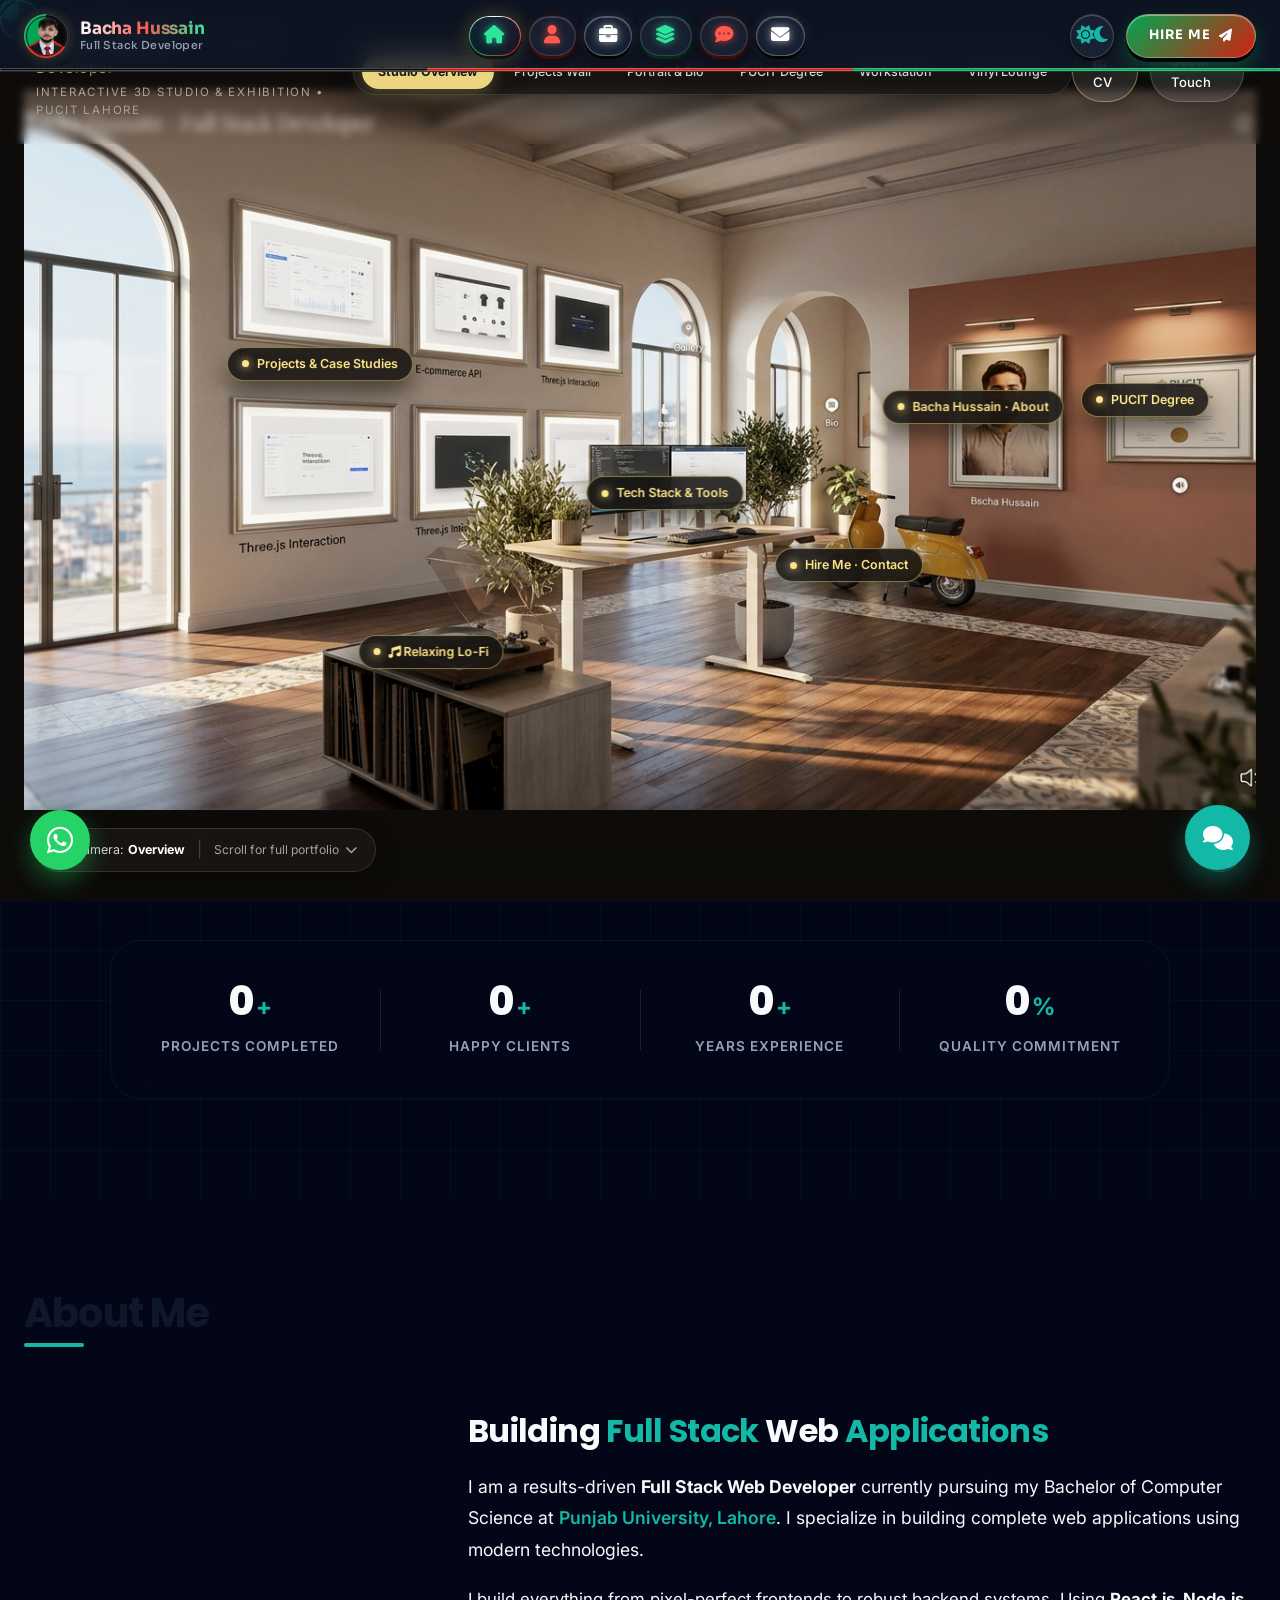
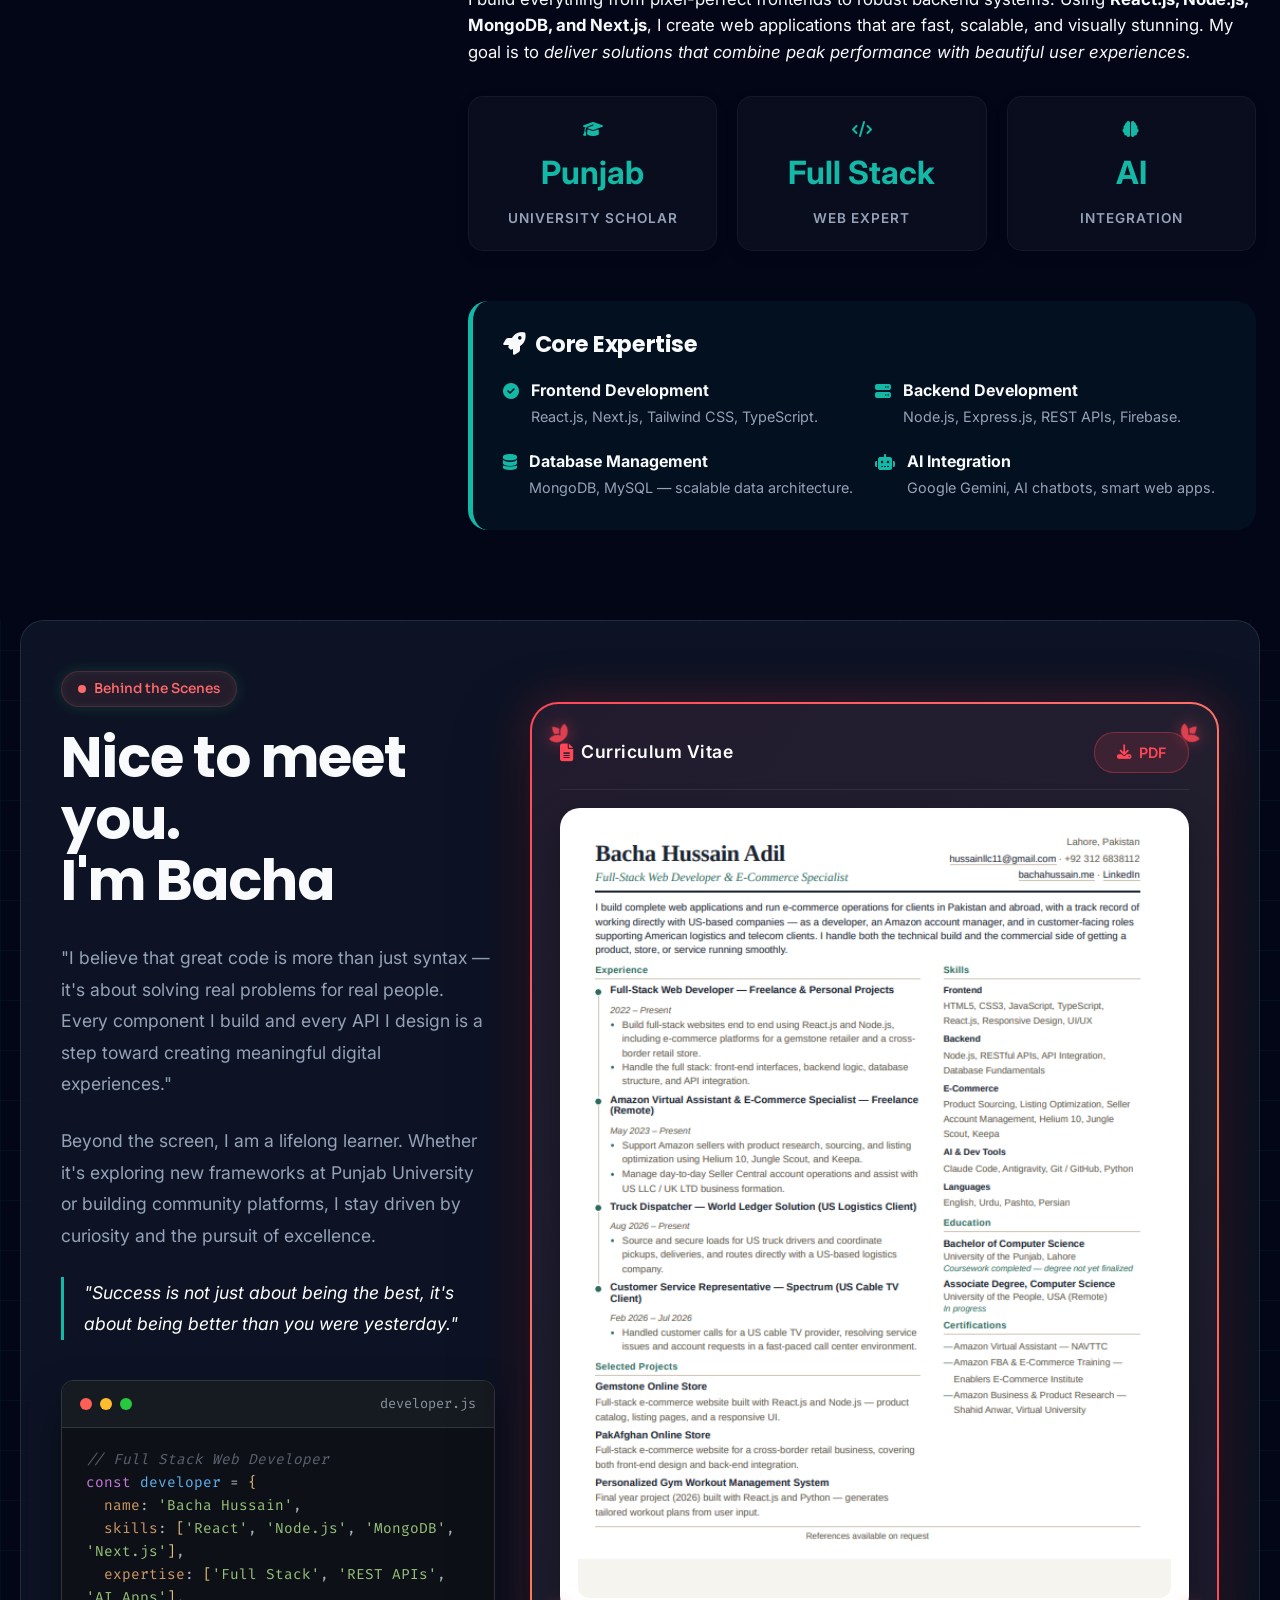
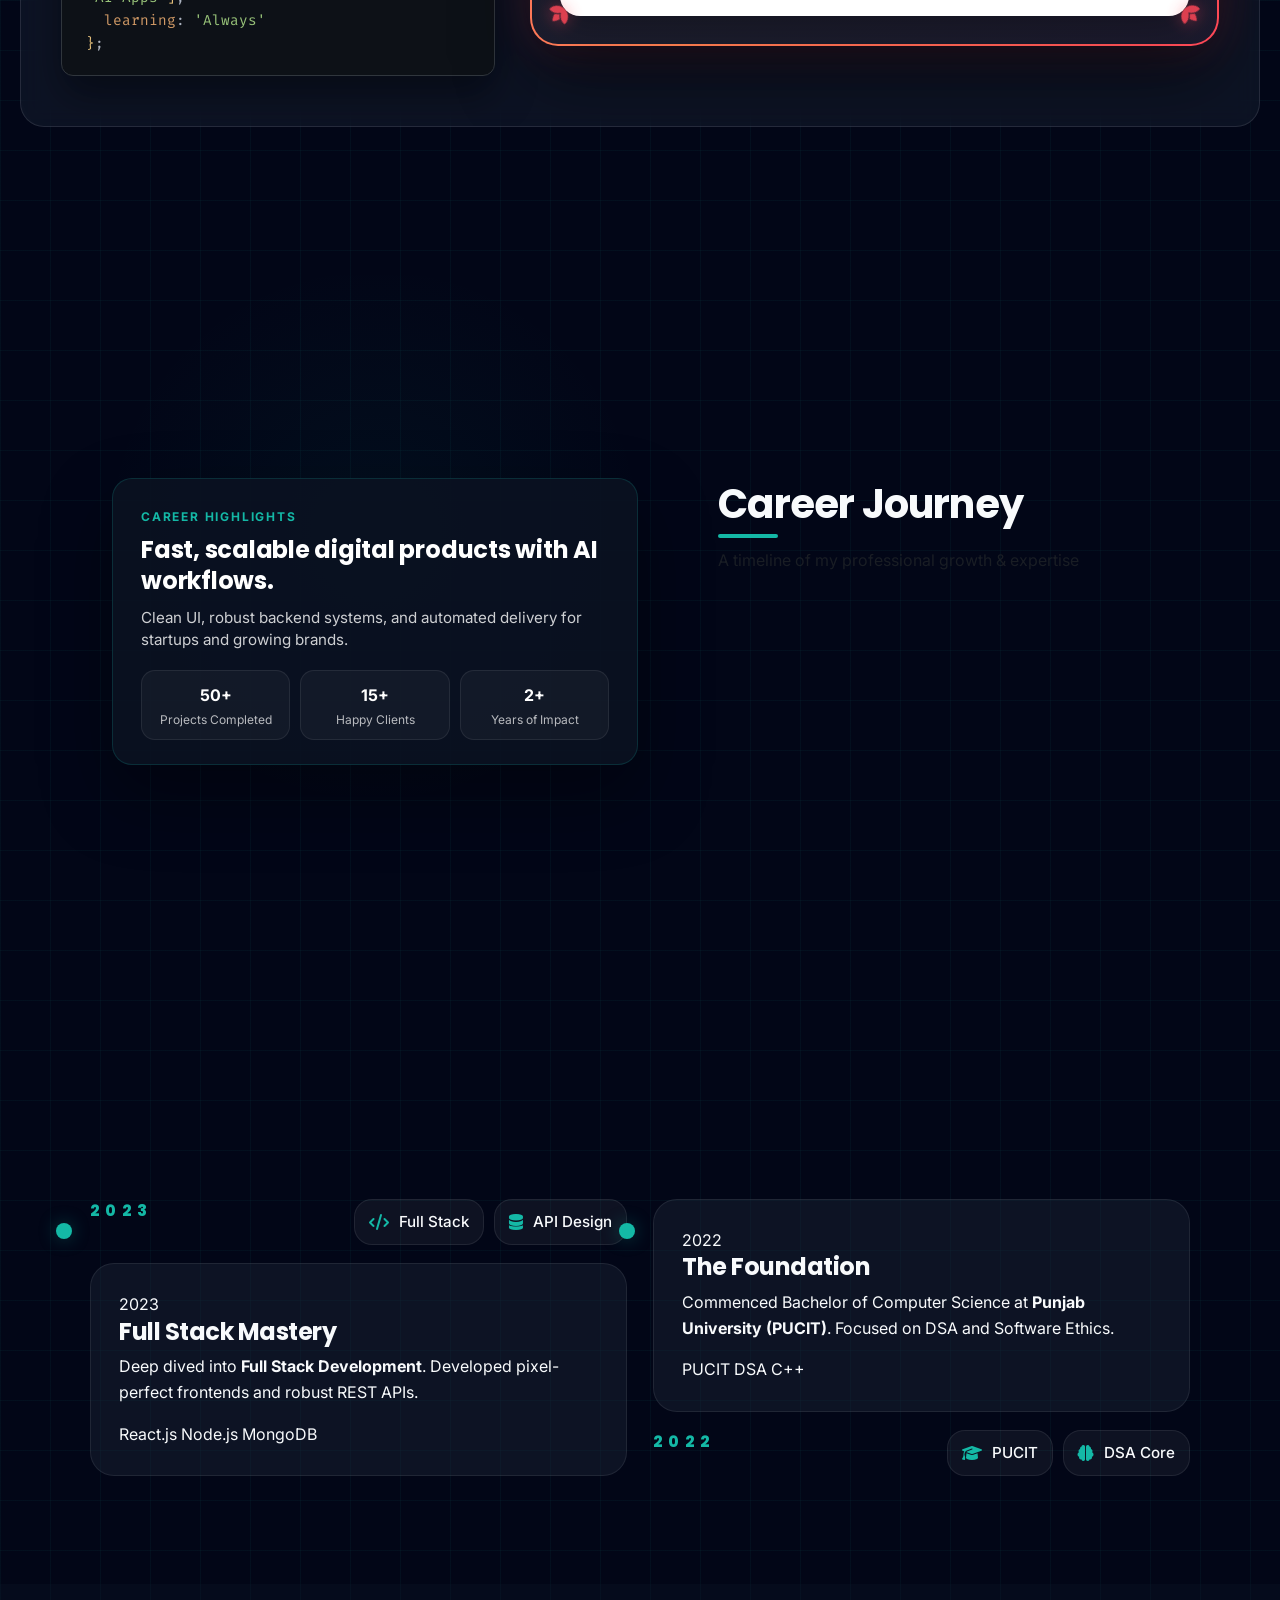
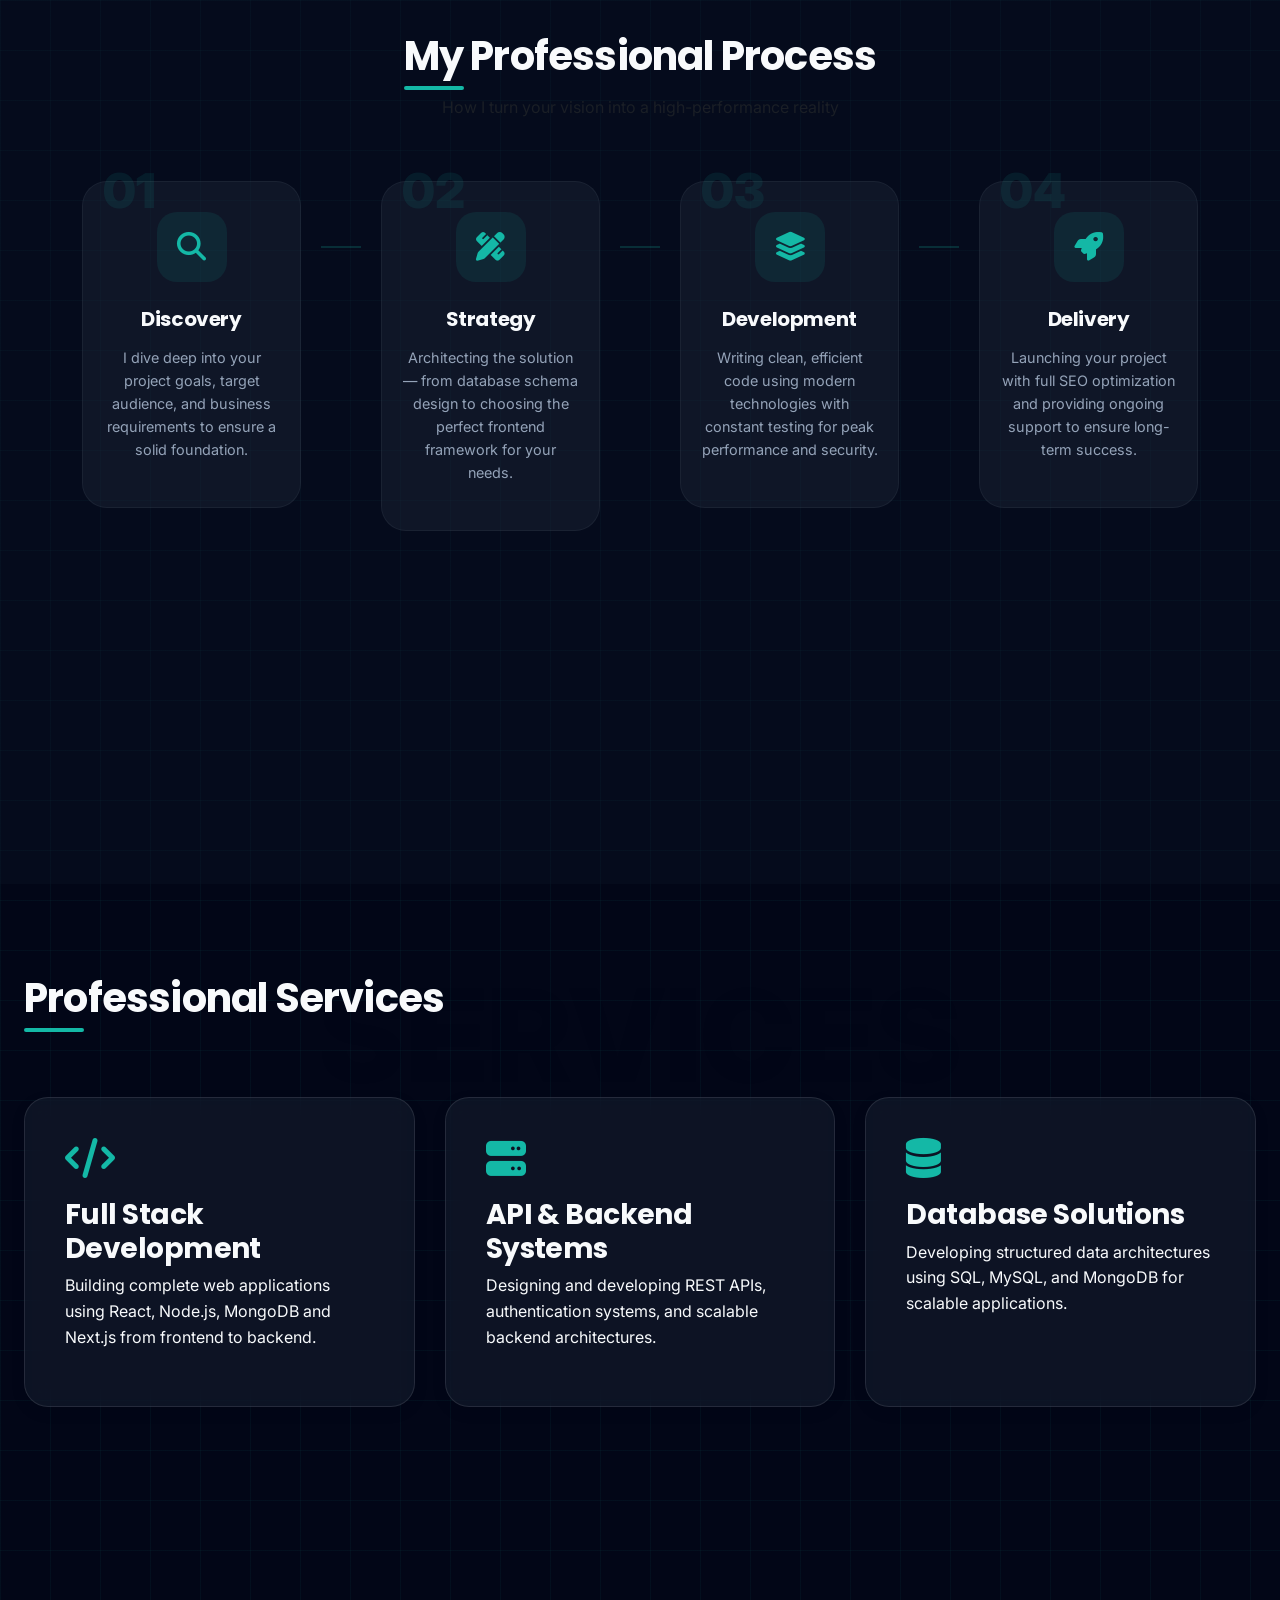
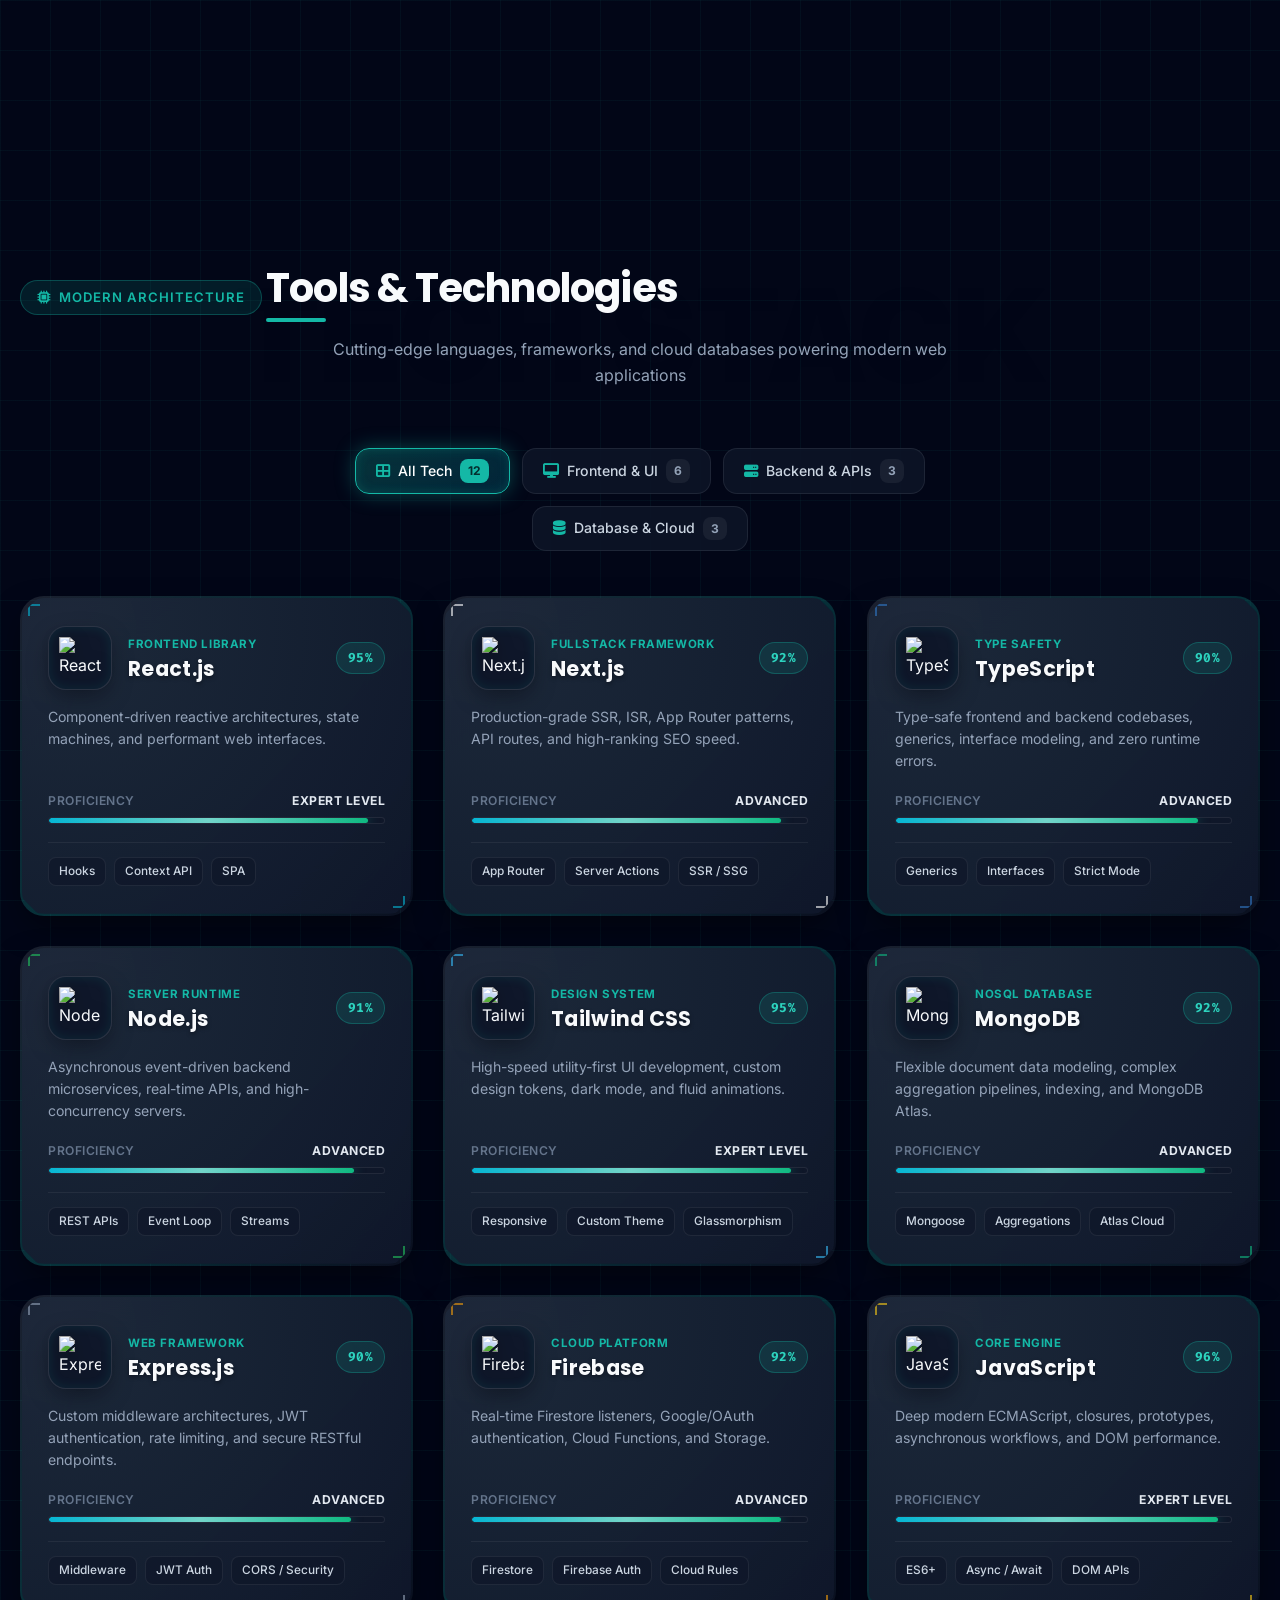
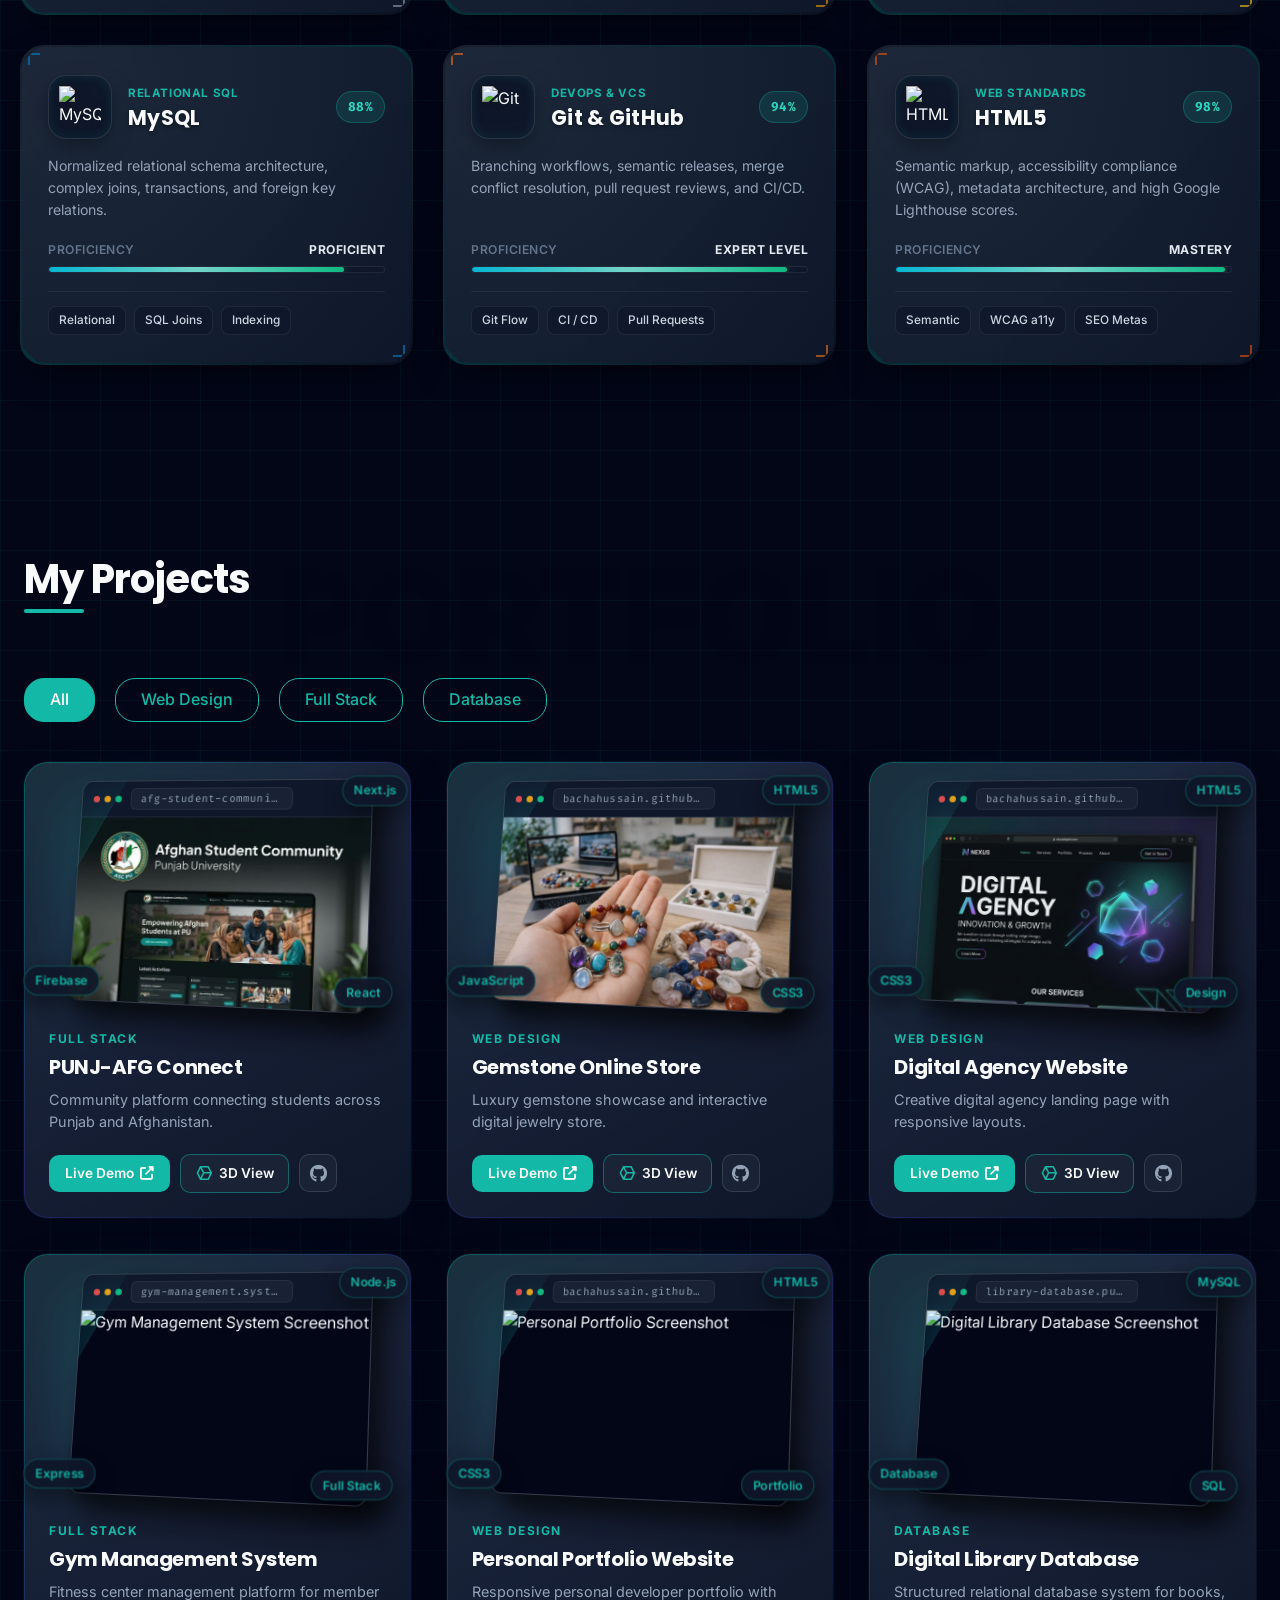
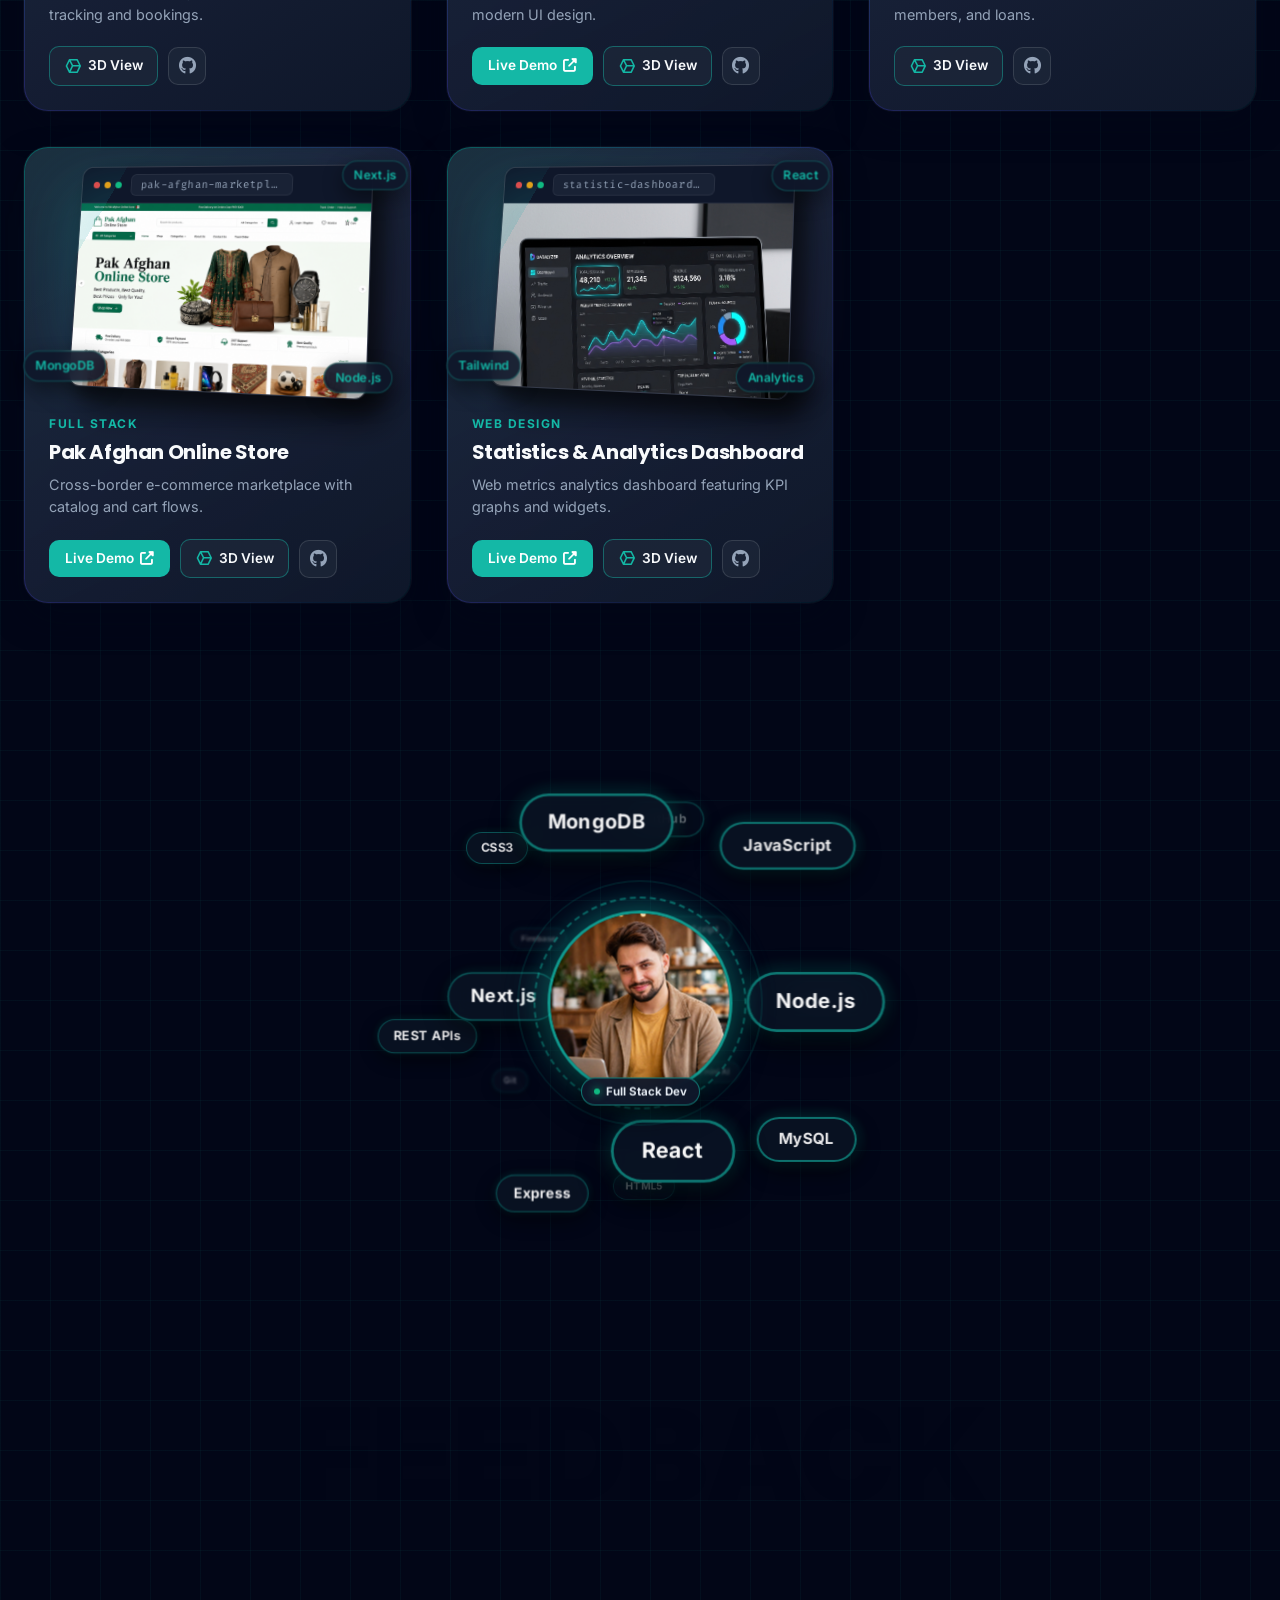
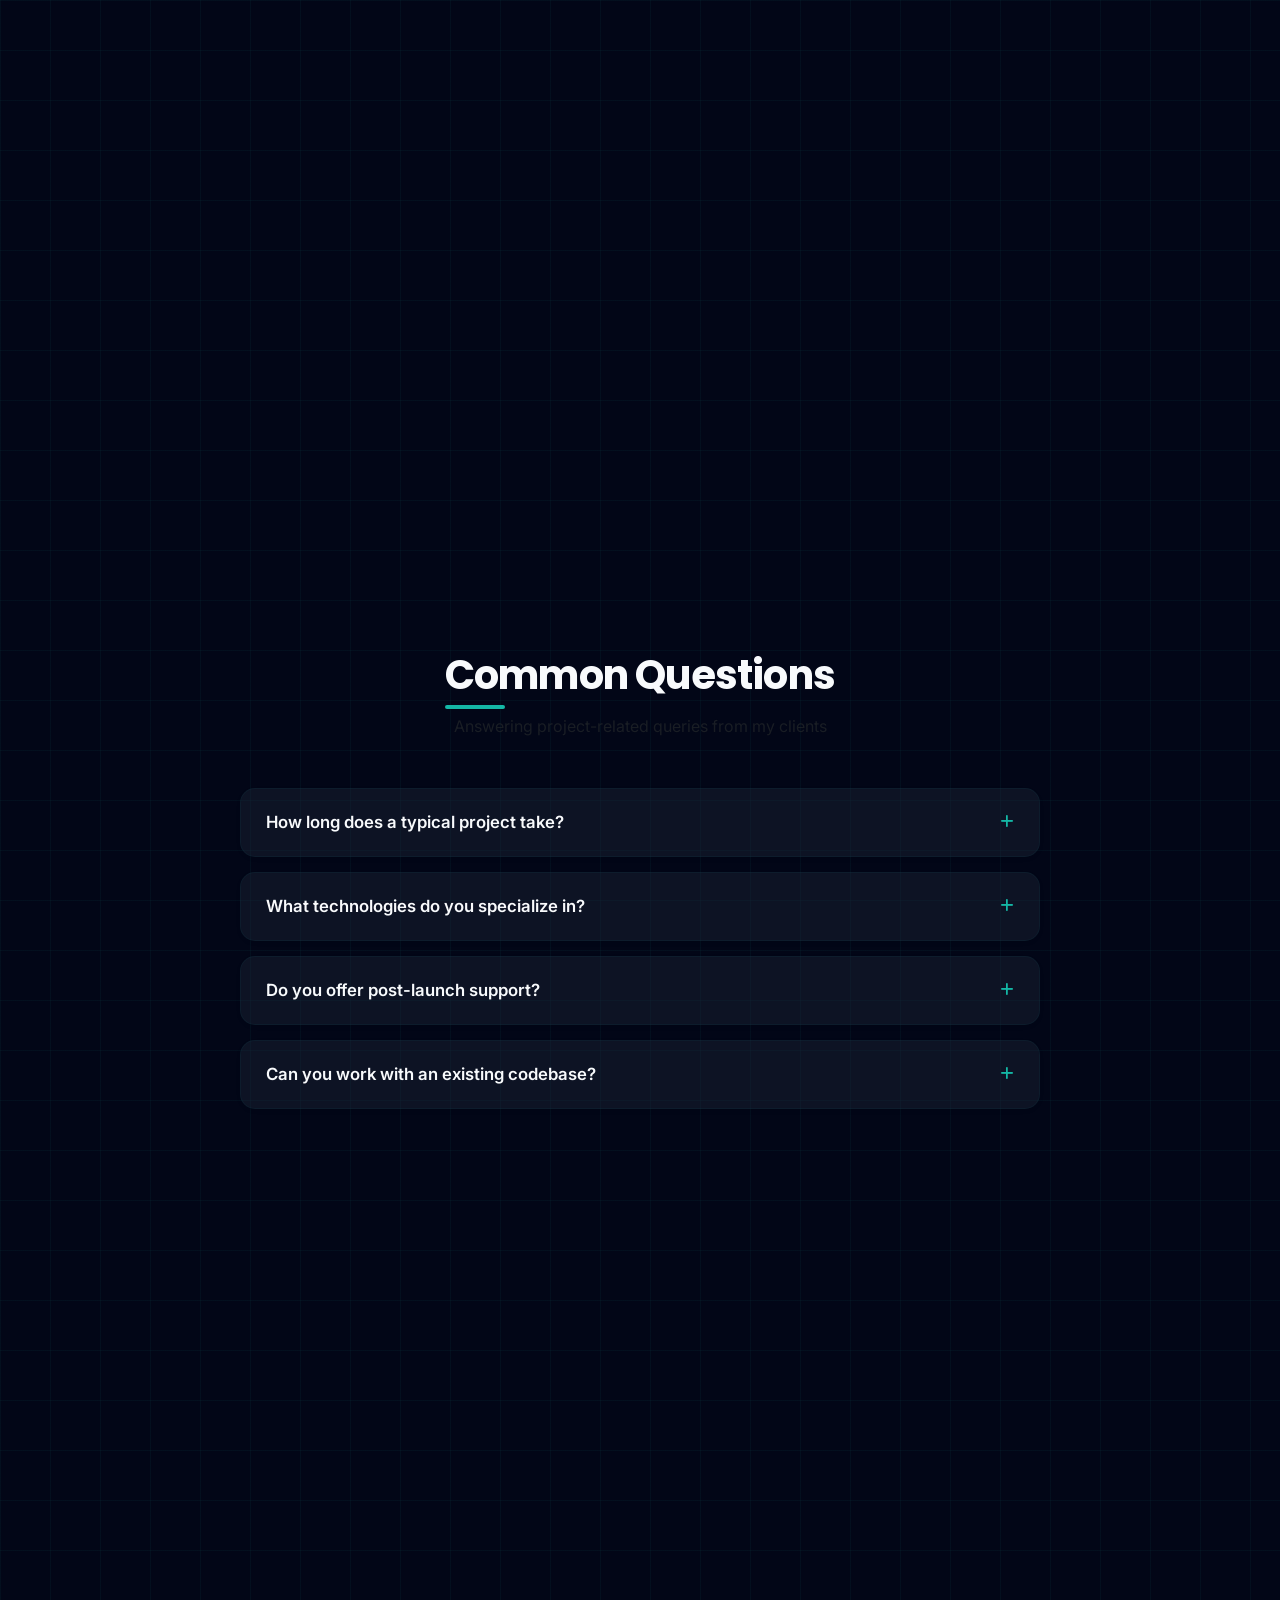
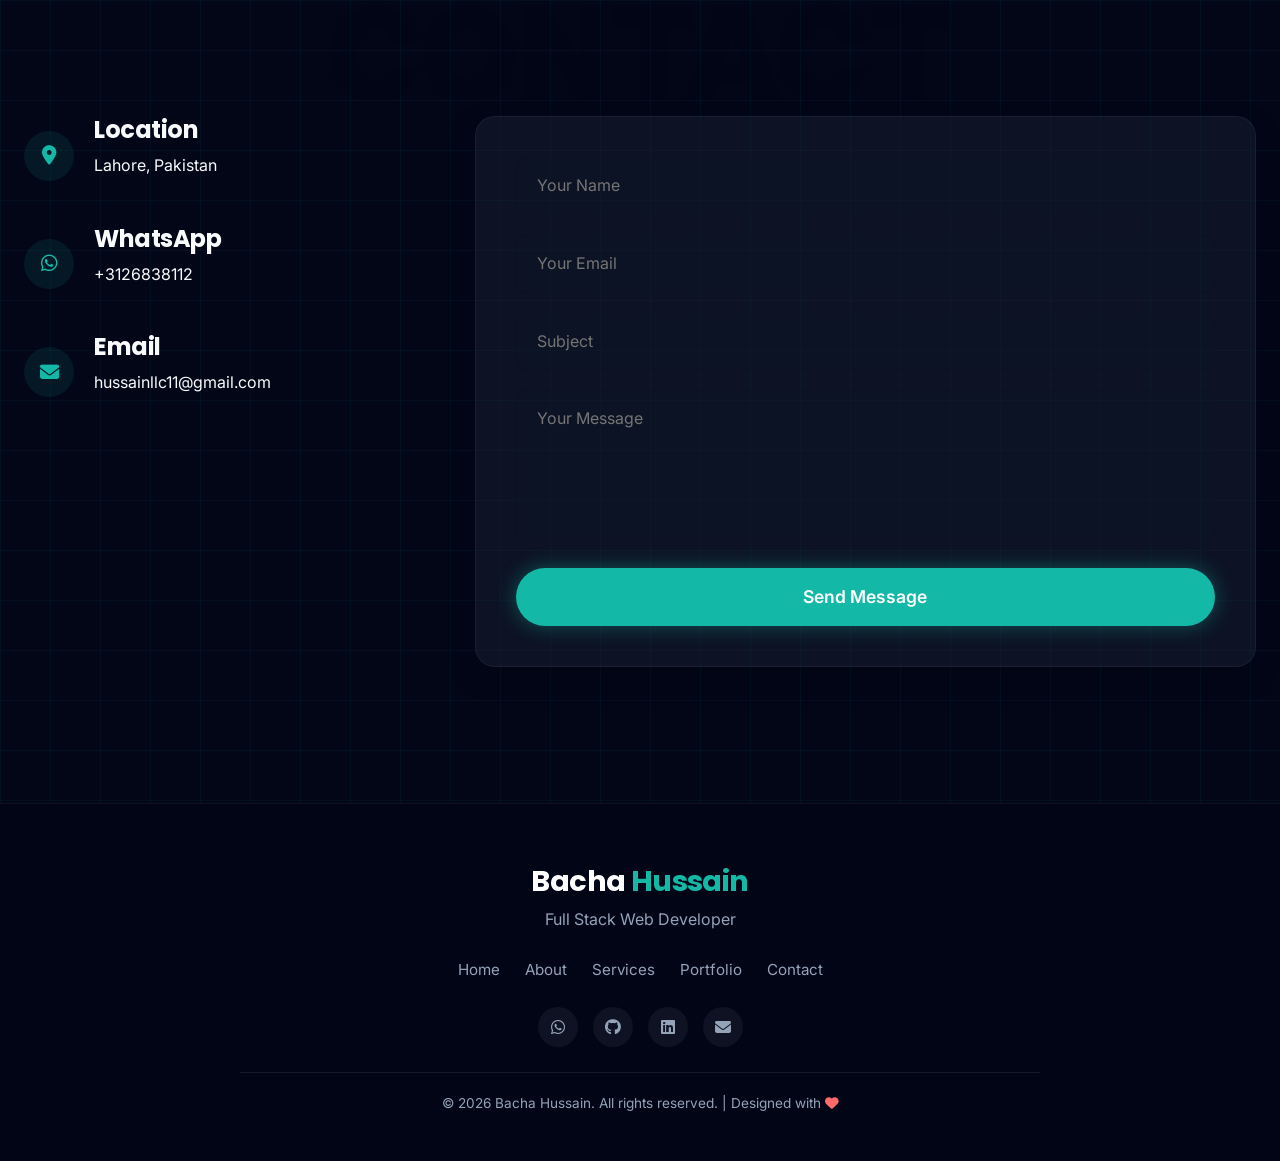
==== commit f2dd4a61: "feat: rebuild portfolio into immersive 3D virtual developer studio inspired by arshkhachatrian.com" ====
--- a/index.html
+++ b/index.html
@@ -33,7 +33,11 @@
     <link href="https://cdn.jsdelivr.net/npm/bootstrap@5.3.2/dist/css/bootstrap.min.css" rel="stylesheet">
 
     <!-- Custom CSS -->
-    <link rel="stylesheet" href="style.css?v=18">
+        <!-- Arsh Khachatrian Style 3D Virtual Studio CSS -->
+    <link rel="stylesheet" href="studio-3d.css?v=2">
+    <!-- GSAP for Smooth 3D Spatial Camera Animations -->
+    <script src="https://cdnjs.cloudflare.com/ajax/libs/gsap/3.12.5/gsap.min.js"></script>
+<link rel="stylesheet" href="style.css?v=18">
 
     <!-- Preloader: Fast instant loader -->
     <script>
@@ -265,39 +269,129 @@
         <main class="main-content">
 
             <!-- Hero Section -->
-            <section id="home" class="hero">
-                <canvas class="butterfly-canvas" aria-hidden="true"></canvas>
-                <div class="fade-up">
-                    <div class="status-indicator">
-                        <span class="pulse-dot"></span>
-                        Available for new projects
-                    </div>
-                    <h1 class="rainbow-name">
-                        <span class="rn-back" aria-hidden="true"><span id="name-typing-back">I'm Bacha Hussain</span><span class="name-cursor"></span></span>
-                        <span class="rn-front"><span id="name-typing-front">I'm Bacha Hussain</span><span class="name-cursor"></span></span>
-                    </h1>
-                    <div class="typing-text">
-                        I'm a <span id="typing-element"></span><span class="cursor"></span>
-                    </div>
-                    <div class="hero-location-edu">
-                        <span class="hero-info-item"><i class="bx bx-map-pin hero-info-icon"></i> Lahore, Pakistan</span>
-                        <span class="hero-info-item"><i class="bx bx-graduation hero-info-icon"></i> Computer Science Student, Punjab University (PUCIT)</span>
-                    </div>
-                    <p class="hero-quote">"Building complete web applications — from pixel-perfect frontends to robust backends."</p>
-                    <div style="display: flex; gap: 15px; flex-wrap: wrap;">
-                        <span class="magnetic-btn"><a href="#contact" class="cta-button">Hire Me</a></span>
-                        <span class="magnetic-btn"><a href="#portfolio" class="cta-button"
-                                style="background: transparent; border: 2px solid var(--accent-teal);">View
-                                Work</a></span>
-                        <span class="magnetic-btn"><a href="cv.pdf" download="Bacha_Hussain_CV.pdf" target="_blank"
-                                class="cta-button"
-                                style="background: rgba(255,255,255,0.1); border: 1px solid rgba(255,255,255,0.2); backdrop-filter: blur(5px);">
-                                <i class="fas fa-file-pdf" style="margin-right: 8px;"></i>Download CV
-                            </a></span>
+            <!-- ========================================================
+                 3D VIRTUAL DEVELOPER STUDIO HERO (ARSH KHACHATRIAN STYLE)
+                 ======================================================== -->
+            <section id="home" class="studio-hero-section">
+                <!-- Top Minimalist HUD Header -->
+                <div class="studio-top-hud">
+                    <div>
+                        <h1 class="studio-brand-title">
+                            Bacha Hussain <span class="studio-brand-role">· Full Stack Developer</span>
+                        </h1>
+                        <div class="studio-brand-subtitle">
+                            Interactive 3D Studio &amp; Exhibition • PUCIT Lahore
+                        </div>
+                    </div>
+
+                    <!-- Spatial Navigation Waypoints -->
+                    <nav class="studio-waypoints-nav" aria-label="Studio Waypoints">
+                        <button class="studio-waypoint-btn active" data-waypoint="overview">Studio Overview</button>
+                        <button class="studio-waypoint-btn" data-waypoint="projects">Projects Wall</button>
+                        <button class="studio-waypoint-btn" data-waypoint="portrait">Portrait &amp; Bio</button>
+                        <button class="studio-waypoint-btn" data-waypoint="pucit">PUCIT Degree</button>
+                        <button class="studio-waypoint-btn" data-waypoint="desk">Workstation</button>
+                        <button class="studio-waypoint-btn" data-waypoint="lounge">Vinyl Lounge</button>
+                    </nav>
+
+                    <!-- Top Right Quick Contact & Resume -->
+                    <div class="studio-top-actions">
+                        <a href="cv.pdf" download="Bacha_Hussain_CV.pdf" target="_blank" class="studio-contact-pill" style="border-color: rgba(253, 230, 138, 0.4);">
+                            <i class="fas fa-file-pdf" style="margin-right: 6px;"></i>CV
+                        </a>
+                        <a href="#contact" class="studio-contact-pill">Get In Touch</a>
+                    </div>
+                </div>
+
+                <!-- 3D Viewport Stage -->
+                <div class="studio-viewport" id="studioViewport">
+                    <div class="studio-canvas-container" id="studioCanvasContainer">
+                        <!-- High-Resolution Architectural 3D Studio Render -->
+                        <img src="studio-gallery-bg.jpg" alt="Bacha Hussain 3D Studio Experience" class="studio-render-img" id="studioRenderImg">
+
+                        <!-- Three.js Ambient Particle Overlay -->
+                        <canvas class="studio-particles-canvas" id="studioParticlesCanvas"></canvas>
+
+                        <!-- Clickable 3D Interactive Hotspots -->
+                        <!-- 1. Projects Gallery Wall -->
+                        <div class="studio-hotspot hotspot-projects" data-action="projects" title="Click to inspect Projects Wall & Case Studies">
+                            <div class="studio-hotspot-inner">
+                                <span class="studio-hotspot-dot"></span>
+                                <span>Projects &amp; Case Studies</span>
+                            </div>
+                        </div>
+
+                        <!-- 2. Bacha Hussain's Framed Portrait -->
+                        <div class="studio-hotspot hotspot-portrait" data-action="portrait" title="Click to view About Me & Bio">
+                            <div class="studio-hotspot-inner">
+                                <span class="studio-hotspot-dot"></span>
+                                <span>Bacha Hussain · About</span>
+                            </div>
+                        </div>
+
+                        <!-- 3. Framed PUCIT Academic Degree -->
+                        <div class="studio-hotspot hotspot-pucit" data-action="pucit" title="Click to inspect PUCIT Degree">
+                            <div class="studio-hotspot-inner">
+                                <span class="studio-hotspot-dot"></span>
+                                <span>PUCIT Degree</span>
+                            </div>
+                        </div>
+
+                        <!-- 4. Standing Workstation Desk -->
+                        <div class="studio-hotspot hotspot-desk" data-action="desk" title="Click to inspect Tech Stack & Tools">
+                            <div class="studio-hotspot-inner">
+                                <span class="studio-hotspot-dot"></span>
+                                <span>Tech Stack &amp; Tools</span>
+                            </div>
+                        </div>
+
+                        <!-- 5. Vintage Turntable Foreground -->
+                        <div class="studio-hotspot hotspot-turntable" data-action="turntable" title="Click to toggle Relaxing Lo-Fi Ambient Music">
+                            <div class="studio-hotspot-inner">
+                                <span class="studio-hotspot-dot"></span>
+                                <span><i class="fas fa-music"></i> Relaxing Lo-Fi</span>
+                            </div>
+                        </div>
+
+                        <!-- 6. Vespa Transport -->
+                        <div class="studio-hotspot hotspot-vespa" data-action="vespa" title="Jump to Contact & Hire Me">
+                            <div class="studio-hotspot-inner">
+                                <span class="studio-hotspot-dot"></span>
+                                <span>Hire Me · Contact</span>
+                            </div>
+                        </div>
+                    </div>
+                </div>
+
+                <!-- Bottom HUD: Camera Status & Music Toggle -->
+                <div class="studio-bottom-hud">
+                    <div class="studio-camera-status">
+                        <span class="studio-status-pulse"></span>
+                        <span class="studio-status-text">Camera: <strong id="studioCurrentViewName">Overview</strong></span>
+                        <span style="color: rgba(255,255,255,0.2);">|</span>
+                        <a href="#about" class="studio-scroll-hint">
+                            <span>Scroll for full portfolio</span>
+                            <i class="fas fa-chevron-down"></i>
+                        </a>
+                    </div>
+
+                    <!-- Ambient Music Controller (Arsh Khachatrian style bottom-right icon) -->
+                    <button class="studio-audio-btn" id="studioAudioBtn" title="Toggle Relaxing Ambient Lo-Fi Music" aria-label="Toggle Ambient Audio">
+                        <i class="fas fa-volume-mute"></i>
+                    </button>
+                </div>
+
+                <!-- Slide-out Case Study Modal / Drawer -->
+                <div class="studio-modal-overlay" id="studioModalOverlay" role="dialog" aria-modal="true">
+                    <div class="studio-modal-card">
+                        <button class="studio-modal-close" id="studioModalClose" aria-label="Close Case Study">
+                            <i class="fas fa-times"></i>
+                        </button>
+                        <div id="studioModalContent"></div>
                     </div>
                 </div>
             </section>
-
+            
             <!-- Trust Stats Bar -->
             <div class="stats-bar-container fade-up">
                 <div class="stats-bar shadow-lg">
@@ -1974,6 +2068,8 @@
     <script type="module" src="model-view.js?v=1"></script>
     <!-- 3D Butterfly Hero Experience -->
     <script type="module" src="butterfly.js?v=2"></script>
+    <!-- 3D Studio Walkthrough Script -->
+    <script src="studio-3d.js?v=2"></script>
 </body>
 
 </html>
--- a/studio-3d.css
+++ b/studio-3d.css
@@ -0,0 +1,559 @@
+/* ==========================================================================
+   3D VIRTUAL DEVELOPER STUDIO — ARSH KHACHATRIAN STYLE
+   ========================================================================== */
+
+:root {
+  --studio-bg: #0e0c0a;
+  --studio-card-bg: rgba(20, 18, 16, 0.88);
+  --studio-border: rgba(255, 255, 255, 0.12);
+  --studio-accent-amber: #fde68a;
+  --studio-accent-teal: #14b8a6;
+}
+
+/* Studio Hero Container */
+.studio-hero-section {
+  position: relative;
+  width: 100%;
+  height: 100vh;
+  min-height: 700px;
+  background-color: var(--studio-bg);
+  overflow: hidden;
+  display: flex;
+  flex-direction: column;
+}
+
+/* Minimalist Top HUD Header */
+.studio-top-hud {
+  position: absolute;
+  top: 0;
+  left: 0;
+  right: 0;
+  z-index: 50;
+  padding: 24px 36px;
+  display: flex;
+  align-items: center;
+  justify-content: space-between;
+  pointer-events: auto;
+  background: linear-gradient(180deg, rgba(14, 12, 10, 0.85) 0%, rgba(14, 12, 10, 0) 100%);
+  backdrop-filter: blur(4px);
+}
+
+.studio-brand-title {
+  font-family: 'Playfair Display', 'Poppins', Georgia, serif;
+  font-size: 1.45rem;
+  font-weight: 500;
+  color: #ffffff;
+  letter-spacing: 0.02em;
+  margin: 0;
+}
+
+.studio-brand-role {
+  font-family: 'Inter', sans-serif;
+  font-size: 0.95rem;
+  font-weight: 300;
+  color: rgba(253, 230, 138, 0.7);
+  margin-left: 6px;
+}
+
+.studio-brand-subtitle {
+  font-family: 'Inter', sans-serif;
+  font-size: 0.72rem;
+  letter-spacing: 0.15em;
+  text-transform: uppercase;
+  color: #a8a29e;
+  margin-top: 3px;
+}
+
+/* Waypoints Navigation Pills */
+.studio-waypoints-nav {
+  display: flex;
+  align-items: center;
+  gap: 4px;
+  background: rgba(26, 23, 20, 0.8);
+  backdrop-filter: blur(16px);
+  padding: 5px 8px;
+  border-radius: 9999px;
+  border: 1px solid var(--studio-border);
+  box-shadow: 0 12px 30px rgba(0, 0, 0, 0.4);
+}
+
+.studio-waypoint-btn {
+  background: transparent;
+  border: none;
+  color: #d6d3d1;
+  font-family: 'Inter', sans-serif;
+  font-size: 0.78rem;
+  font-weight: 500;
+  padding: 7px 16px;
+  border-radius: 9999px;
+  cursor: pointer;
+  transition: all 0.3s cubic-bezier(0.4, 0, 0.2, 1);
+  white-space: nowrap;
+}
+
+.studio-waypoint-btn:hover {
+  color: #ffffff;
+  background: rgba(255, 255, 255, 0.08);
+}
+
+.studio-waypoint-btn.active {
+  background: rgba(253, 230, 138, 0.92);
+  color: #1c1917;
+  font-weight: 700;
+  box-shadow: 0 4px 15px rgba(253, 230, 138, 0.25);
+}
+
+/* Top Right Actions */
+.studio-top-actions {
+  display: flex;
+  align-items: center;
+  gap: 12px;
+}
+
+.studio-contact-pill {
+  background: rgba(255, 255, 255, 0.1);
+  border: 1px solid rgba(255, 255, 255, 0.18);
+  color: #ffffff;
+  font-family: 'Inter', sans-serif;
+  font-size: 0.82rem;
+  font-weight: 500;
+  padding: 8px 20px;
+  border-radius: 9999px;
+  text-decoration: none;
+  backdrop-filter: blur(12px);
+  transition: all 0.3s ease;
+  box-shadow: 0 4px 15px rgba(0, 0, 0, 0.3);
+}
+
+.studio-contact-pill:hover {
+  background: rgba(255, 255, 255, 0.2);
+  color: #ffffff;
+  transform: translateY(-1px);
+}
+
+/* 3D Viewport & Canvas Stage */
+.studio-viewport {
+  position: relative;
+  width: 100%;
+  height: 100%;
+  flex: 1;
+  display: flex;
+  align-items: center;
+  justify-content: center;
+  overflow: hidden;
+}
+
+.studio-canvas-container {
+  position: relative;
+  width: 100%;
+  height: 100%;
+  max-width: 1920px;
+  max-height: 1080px;
+  display: flex;
+  align-items: center;
+  justify-content: center;
+  transition: transform 1.2s cubic-bezier(0.25, 1, 0.5, 1);
+  transform-origin: center center;
+  will-change: transform;
+}
+
+.studio-render-img {
+  width: 100%;
+  height: 100%;
+  object-fit: cover;
+  user-select: none;
+  pointer-events: none;
+  filter: contrast(1.03) brightness(0.98);
+}
+
+/* Three.js Particle Canvas Overlay */
+.studio-particles-canvas {
+  position: absolute;
+  inset: 0;
+  width: 100%;
+  height: 100%;
+  pointer-events: none;
+  z-index: 10;
+}
+
+/* Interactive 3D Hotspots */
+.studio-hotspot {
+  position: absolute;
+  z-index: 25;
+  cursor: pointer;
+  transform: translate(-50%, -50%);
+  user-select: none;
+}
+
+.studio-hotspot-inner {
+  display: flex;
+  align-items: center;
+  gap: 8px;
+  background: rgba(20, 18, 16, 0.85);
+  backdrop-filter: blur(14px);
+  border: 1px solid rgba(253, 230, 138, 0.45);
+  color: #fde68a;
+  font-family: 'Inter', sans-serif;
+  font-size: 0.78rem;
+  font-weight: 600;
+  padding: 6px 14px;
+  border-radius: 9999px;
+  box-shadow: 0 10px 25px rgba(0, 0, 0, 0.6), 0 0 15px rgba(253, 230, 138, 0.2);
+  transition: all 0.35s cubic-bezier(0.34, 1.56, 0.64, 1);
+  white-space: nowrap;
+}
+
+.studio-hotspot:hover .studio-hotspot-inner {
+  transform: scale(1.1) translateY(-3px);
+  border-color: #fde68a;
+  background: rgba(28, 25, 23, 0.95);
+  box-shadow: 0 15px 35px rgba(0, 0, 0, 0.7), 0 0 25px rgba(253, 230, 138, 0.4);
+}
+
+.studio-hotspot-dot {
+  width: 7px;
+  height: 7px;
+  border-radius: 50%;
+  background: #fde68a;
+  box-shadow: 0 0 10px #fde68a;
+  animation: hotspotPulse 2s infinite alternate;
+}
+
+@keyframes hotspotPulse {
+  0% { transform: scale(0.9); opacity: 0.7; }
+  100% { transform: scale(1.3); opacity: 1; }
+}
+
+/* Specific Hotspot Placements */
+.hotspot-projects {
+  top: 38%;
+  left: 24%;
+}
+
+.hotspot-portrait {
+  top: 44%;
+  left: 77%;
+}
+
+.hotspot-pucit {
+  top: 43%;
+  left: 91%;
+}
+
+.hotspot-desk {
+  top: 56%;
+  left: 52%;
+}
+
+.hotspot-turntable {
+  top: 78%;
+  left: 33%;
+}
+
+.hotspot-vespa {
+  top: 66%;
+  left: 67%;
+}
+
+/* Bottom Bar: Ambient Music & Camera Info */
+.studio-bottom-hud {
+  position: absolute;
+  bottom: 0;
+  left: 0;
+  right: 0;
+  z-index: 40;
+  padding: 20px 36px 28px;
+  display: flex;
+  align-items: flex-end;
+  justify-content: space-between;
+  pointer-events: none;
+  background: linear-gradient(0deg, rgba(14, 12, 10, 0.85) 0%, rgba(14, 12, 10, 0) 100%);
+}
+
+.studio-camera-status {
+  pointer-events: auto;
+  display: flex;
+  align-items: center;
+  gap: 12px;
+  background: rgba(26, 23, 20, 0.82);
+  backdrop-filter: blur(14px);
+  padding: 8px 18px;
+  border-radius: 9999px;
+  border: 1px solid var(--studio-border);
+  box-shadow: 0 8px 24px rgba(0, 0, 0, 0.4);
+}
+
+.studio-status-pulse {
+  width: 7px;
+  height: 7px;
+  border-radius: 50%;
+  background: #10b981;
+  box-shadow: 0 0 10px #10b981;
+}
+
+.studio-status-text {
+  font-family: 'Inter', sans-serif;
+  font-size: 0.78rem;
+  color: #d6d3d1;
+}
+
+.studio-status-text strong {
+  color: #ffffff;
+  text-transform: capitalize;
+}
+
+.studio-scroll-hint {
+  font-family: 'Inter', sans-serif;
+  font-size: 0.76rem;
+  color: #a8a29e;
+  display: flex;
+  align-items: center;
+  gap: 6px;
+  cursor: pointer;
+  text-decoration: none;
+  transition: color 0.25s ease;
+}
+
+.studio-scroll-hint:hover {
+  color: #fde68a;
+}
+
+/* Ambient Music Floating Button (Arsh Khachatrian style bottom-right) */
+.studio-audio-btn {
+  pointer-events: auto;
+  width: 50px;
+  height: 50px;
+  border-radius: 50%;
+  background: rgba(26, 23, 20, 0.85);
+  backdrop-filter: blur(14px);
+  border: 1px solid var(--studio-border);
+  color: #d6d3d1;
+  display: flex;
+  align-items: center;
+  justify-content: center;
+  cursor: pointer;
+  box-shadow: 0 10px 25px rgba(0, 0, 0, 0.5);
+  transition: all 0.3s cubic-bezier(0.4, 0, 0.2, 1);
+  font-size: 1.15rem;
+}
+
+.studio-audio-btn:hover {
+  background: rgba(41, 37, 36, 0.95);
+  color: #ffffff;
+  transform: scale(1.08);
+  border-color: rgba(253, 230, 138, 0.4);
+}
+
+.studio-audio-btn.playing {
+  background: #fde68a;
+  color: #1c1917;
+  border-color: #fde68a;
+  box-shadow: 0 0 25px rgba(253, 230, 138, 0.4);
+}
+
+/* Slide-out Case Study Modal / Drawer */
+.studio-modal-overlay {
+  position: fixed;
+  inset: 0;
+  z-index: 1000;
+  background: rgba(0, 0, 0, 0.8);
+  backdrop-filter: blur(10px);
+  display: flex;
+  align-items: center;
+  justify-content: center;
+  padding: 20px;
+  opacity: 0;
+  pointer-events: none;
+  transition: opacity 0.35s ease;
+}
+
+.studio-modal-overlay.active {
+  opacity: 1;
+  pointer-events: auto;
+}
+
+.studio-modal-card {
+  position: relative;
+  width: 100%;
+  max-width: 820px;
+  background: #141210;
+  border: 1px solid rgba(255, 255, 255, 0.14);
+  border-radius: 28px;
+  padding: 36px 40px;
+  box-shadow: 0 25px 60px rgba(0, 0, 0, 0.7);
+  max-height: 88vh;
+  overflow-y: auto;
+  transform: translateY(20px) scale(0.97);
+  transition: transform 0.35s cubic-bezier(0.34, 1.56, 0.64, 1);
+}
+
+.studio-modal-overlay.active .studio-modal-card {
+  transform: translateY(0) scale(1);
+}
+
+.studio-modal-close {
+  position: absolute;
+  top: 24px;
+  right: 24px;
+  width: 36px;
+  height: 36px;
+  border-radius: 50%;
+  background: rgba(255, 255, 255, 0.08);
+  border: 1px solid rgba(255, 255, 255, 0.12);
+  color: #a8a29e;
+  font-size: 1.1rem;
+  display: flex;
+  align-items: center;
+  justify-content: center;
+  cursor: pointer;
+  transition: all 0.25s ease;
+}
+
+.studio-modal-close:hover {
+  background: rgba(255, 255, 255, 0.18);
+  color: #ffffff;
+}
+
+/* Case Study Content Styles */
+.case-study-category {
+  font-family: 'Fira Code', monospace;
+  font-size: 0.76rem;
+  text-transform: uppercase;
+  letter-spacing: 0.12em;
+  color: #fde68a;
+  margin-bottom: 6px;
+}
+
+.case-study-title {
+  font-family: 'Playfair Display', Georgia, serif;
+  font-size: 2.1rem;
+  font-weight: 500;
+  color: #ffffff;
+  margin: 0 0 10px;
+  line-height: 1.2;
+}
+
+.case-study-desc {
+  font-family: 'Inter', sans-serif;
+  font-size: 0.95rem;
+  color: #d6d3d1;
+  line-height: 1.6;
+  margin-bottom: 24px;
+}
+
+.case-study-actions {
+  display: flex;
+  flex-wrap: wrap;
+  gap: 12px;
+  margin-bottom: 28px;
+  padding-bottom: 24px;
+  border-bottom: 1px solid rgba(255, 255, 255, 0.08);
+}
+
+.btn-case-live {
+  display: inline-flex;
+  align-items: center;
+  gap: 8px;
+  padding: 10px 24px;
+  border-radius: 9999px;
+  background: #fde68a;
+  color: #1c1917;
+  font-family: 'Inter', sans-serif;
+  font-size: 0.85rem;
+  font-weight: 700;
+  text-decoration: none;
+  box-shadow: 0 4px 15px rgba(253, 230, 138, 0.3);
+  transition: all 0.25s ease;
+}
+
+.btn-case-live:hover {
+  background: #ffffff;
+  color: #1c1917;
+  transform: translateY(-1px);
+}
+
+.btn-case-repo {
+  display: inline-flex;
+  align-items: center;
+  gap: 8px;
+  padding: 10px 22px;
+  border-radius: 9999px;
+  background: rgba(255, 255, 255, 0.08);
+  border: 1px solid rgba(255, 255, 255, 0.14);
+  color: #ffffff;
+  font-family: 'Inter', sans-serif;
+  font-size: 0.85rem;
+  font-weight: 500;
+  text-decoration: none;
+  transition: all 0.25s ease;
+}
+
+.btn-case-repo:hover {
+  background: rgba(255, 255, 255, 0.16);
+  color: #ffffff;
+}
+
+/* Case Study Grid Sections */
+.case-study-grid {
+  display: grid;
+  grid-template-columns: 1fr 1fr;
+  gap: 20px;
+  margin-bottom: 24px;
+}
+
+.case-study-block {
+  background: rgba(26, 23, 20, 0.7);
+  border: 1px solid rgba(255, 255, 255, 0.08);
+  border-radius: 18px;
+  padding: 20px;
+}
+
+.case-block-label {
+  font-family: 'Fira Code', monospace;
+  font-size: 0.72rem;
+  text-transform: uppercase;
+  letter-spacing: 0.1em;
+  color: #fde68a;
+  margin-bottom: 8px;
+}
+
+.case-block-text {
+  font-family: 'Inter', sans-serif;
+  font-size: 0.88rem;
+  color: #d6d3d1;
+  line-height: 1.55;
+  margin: 0;
+}
+
+.case-tech-chips {
+  display: flex;
+  flex-wrap: wrap;
+  gap: 8px;
+  margin-top: 10px;
+}
+
+.case-tech-chip {
+  padding: 4px 12px;
+  border-radius: 9999px;
+  background: rgba(0, 0, 0, 0.4);
+  border: 1px solid rgba(255, 255, 255, 0.08);
+  font-family: 'Fira Code', monospace;
+  font-size: 0.75rem;
+  color: #fde68a;
+}
+
+/* Responsive adjustments */
+@media (max-width: 991px) {
+  .studio-top-hud {
+    padding: 16px 20px;
+  }
+  .studio-waypoints-nav {
+    display: none;
+  }
+  .studio-bottom-hud {
+    padding: 16px 20px 20px;
+  }
+  .case-study-grid {
+    grid-template-columns: 1fr;
+  }
+}
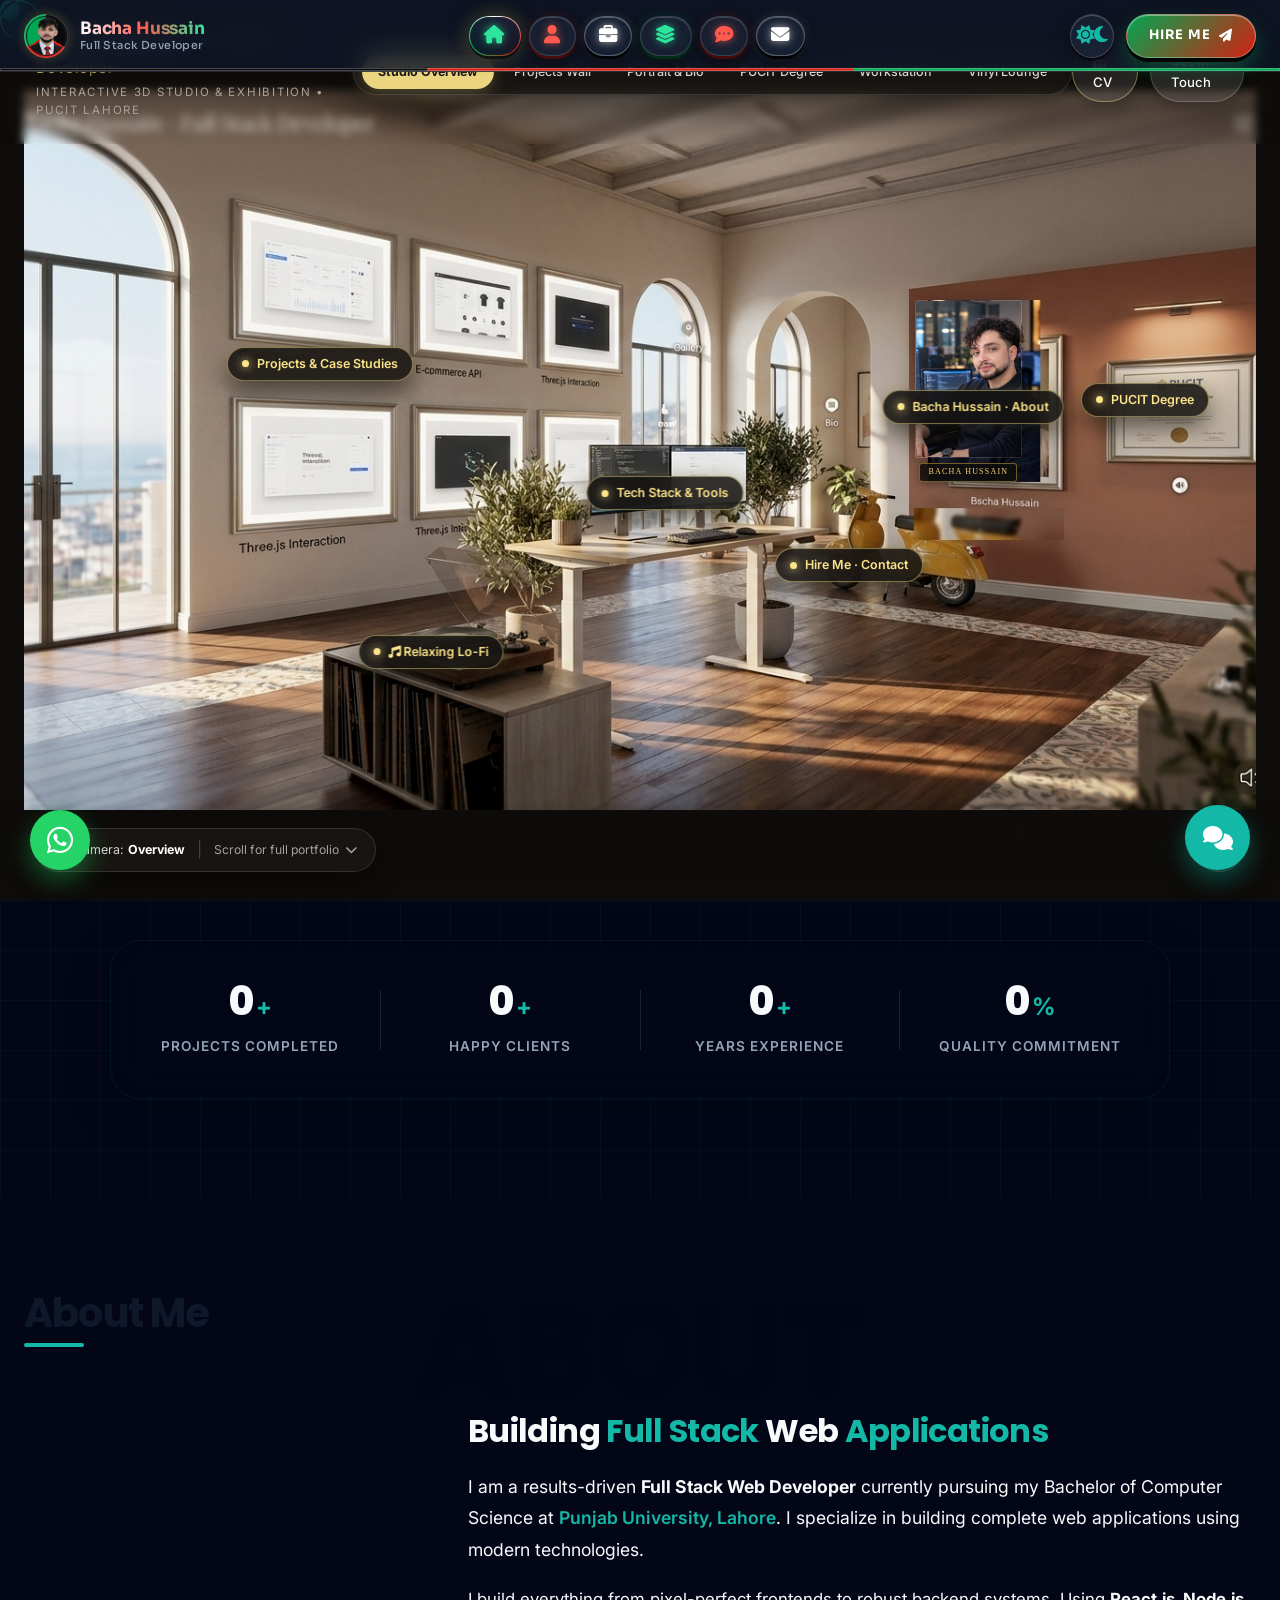
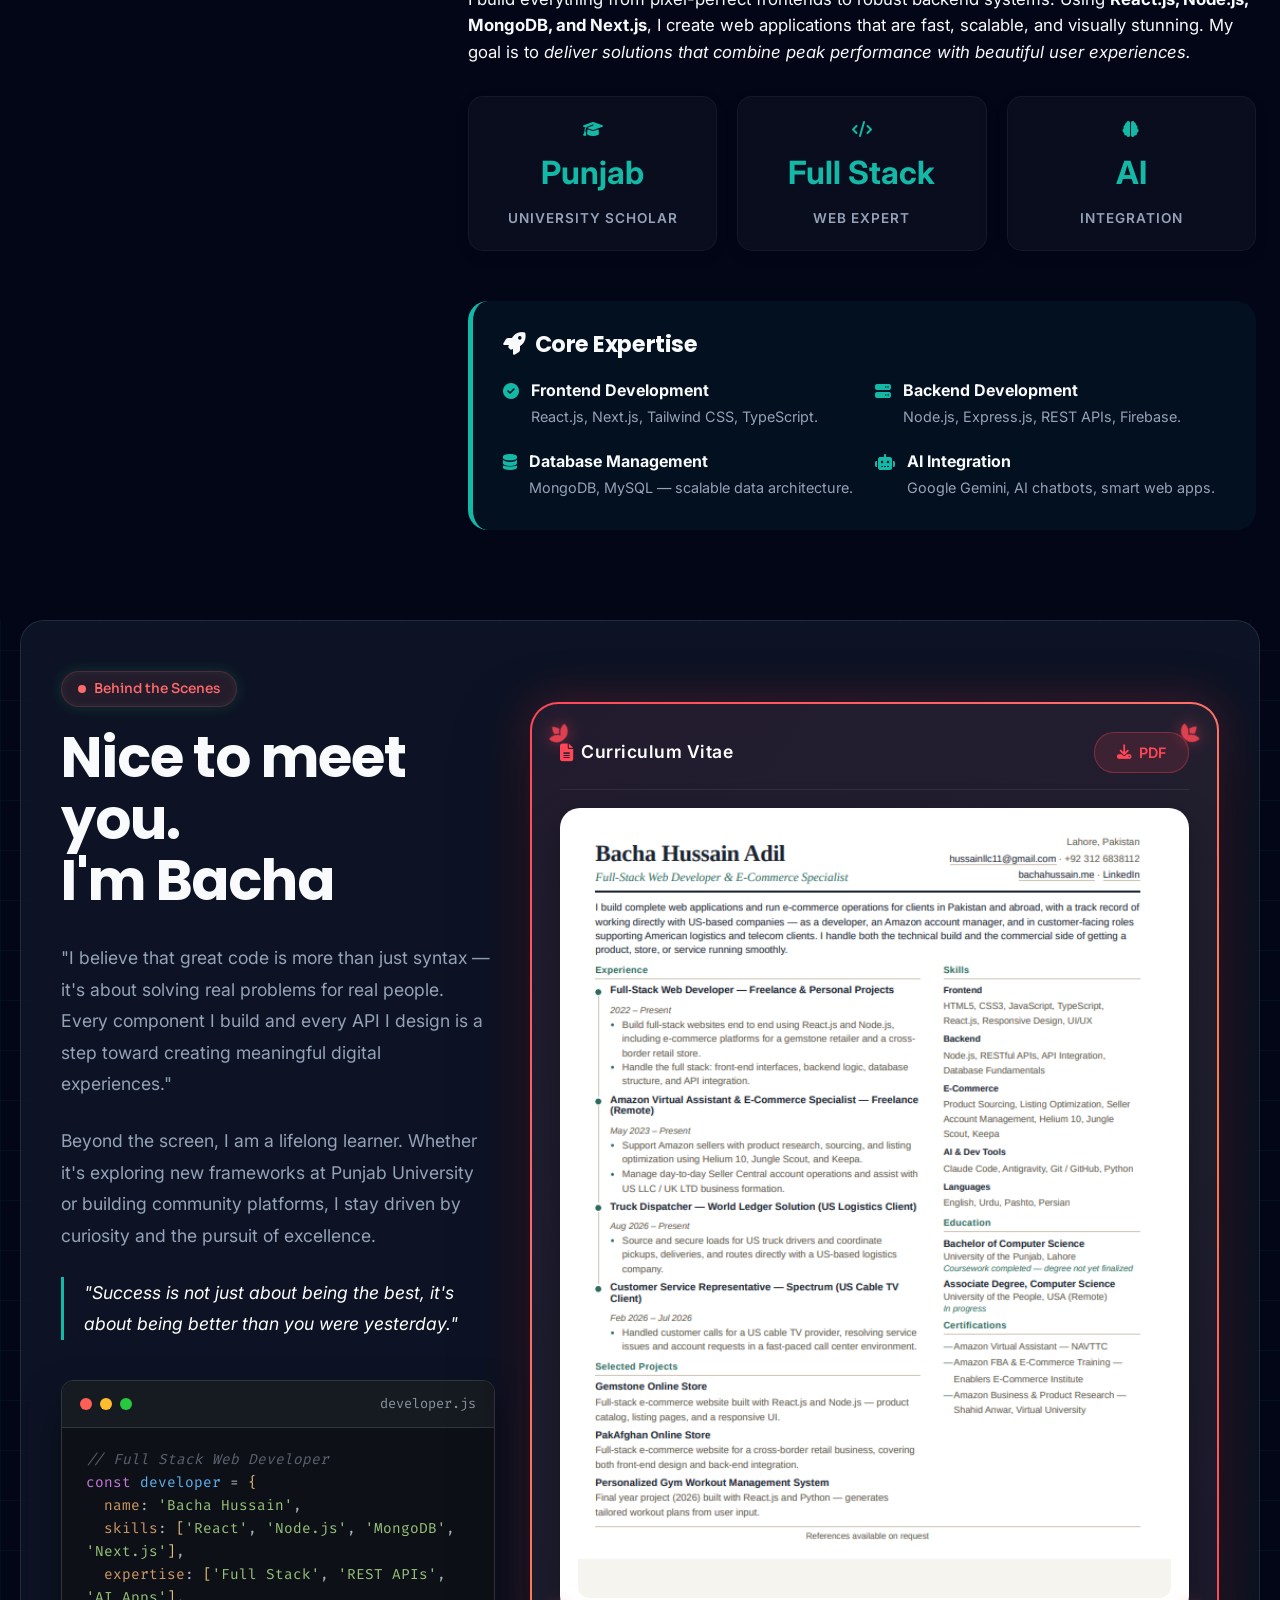
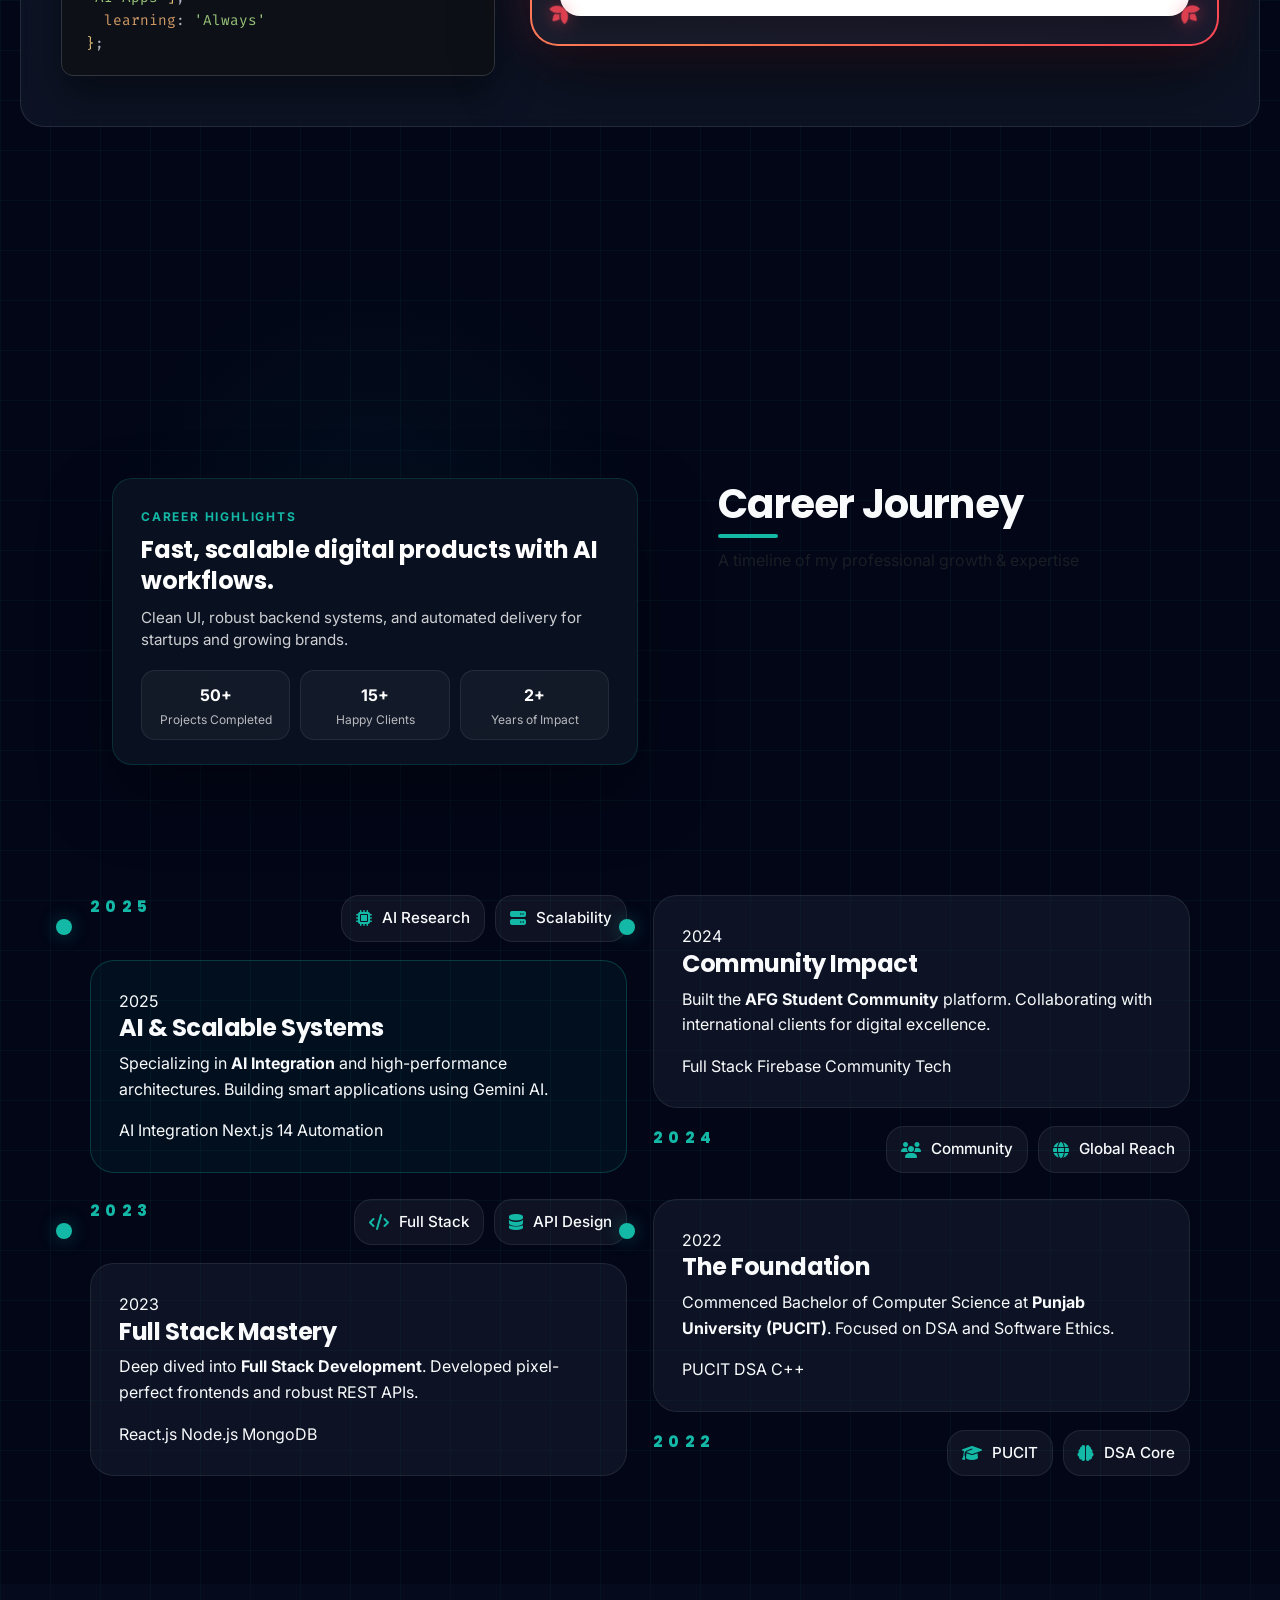
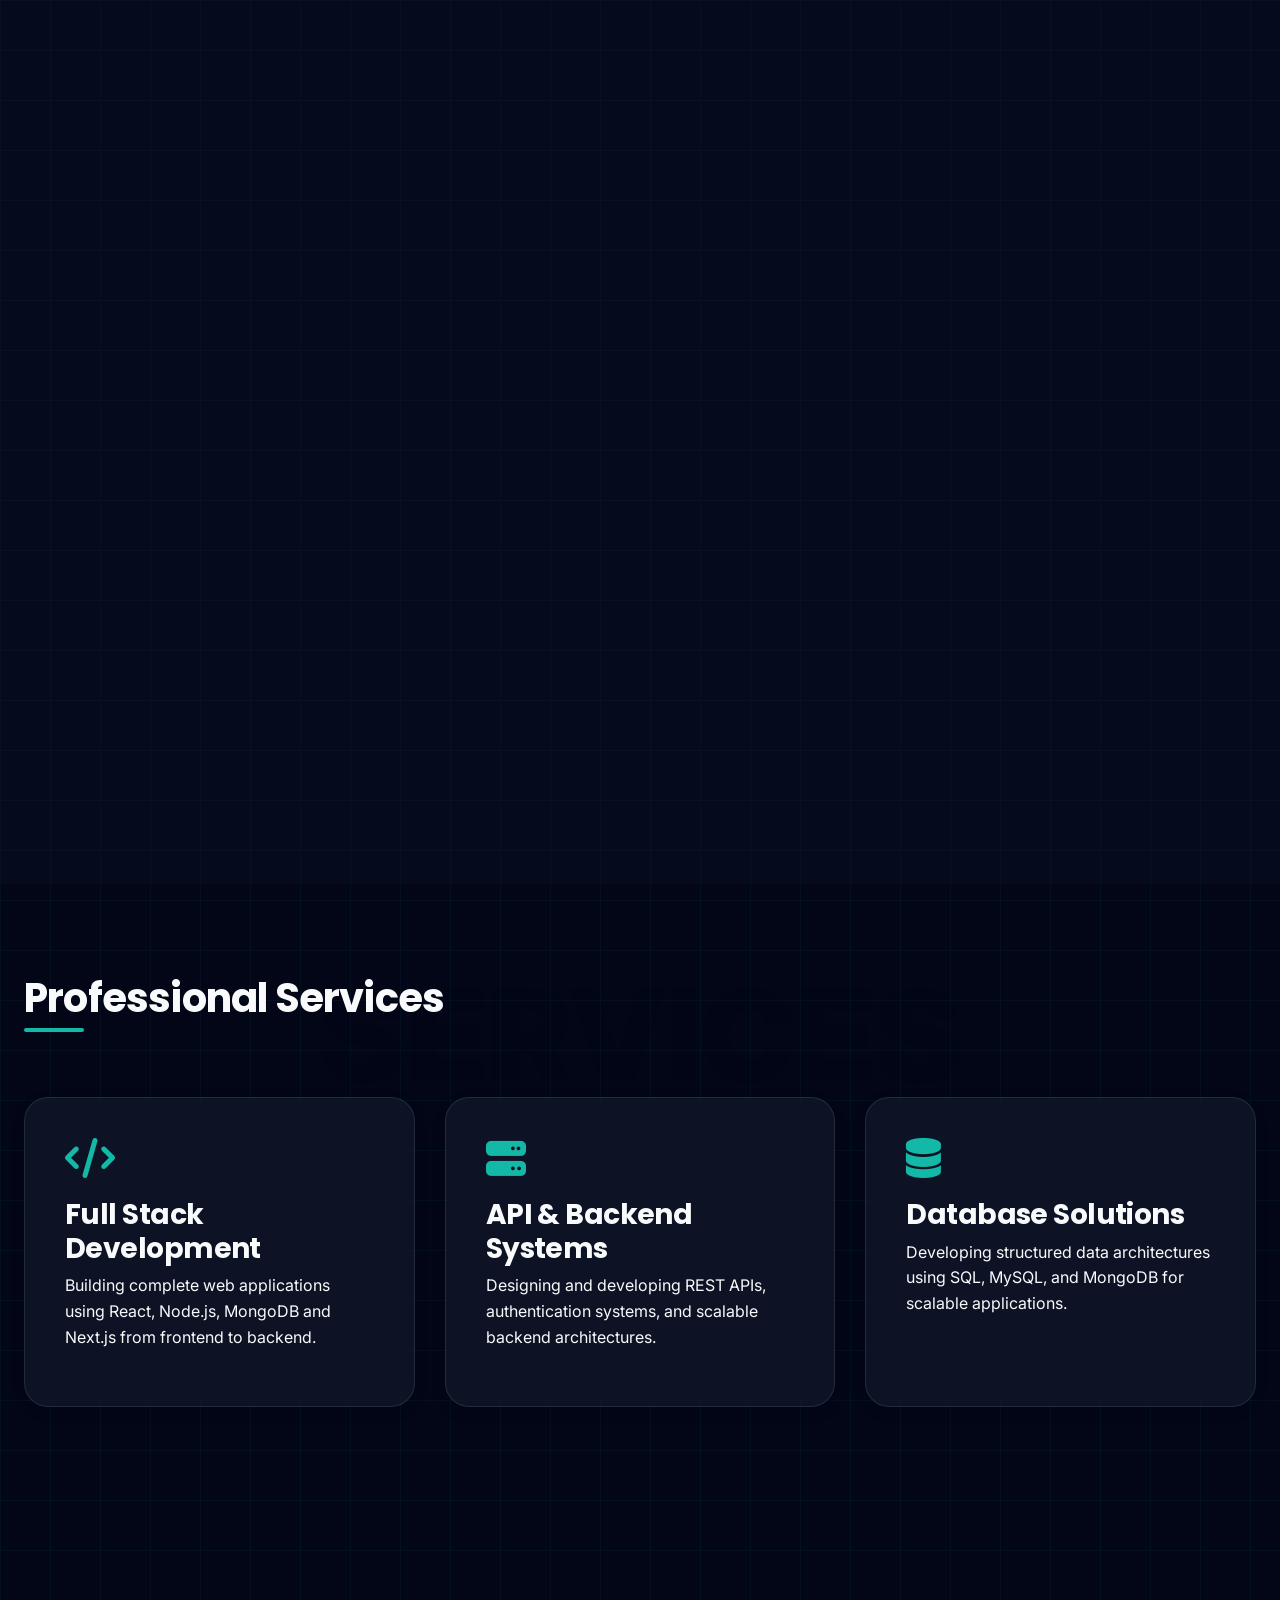
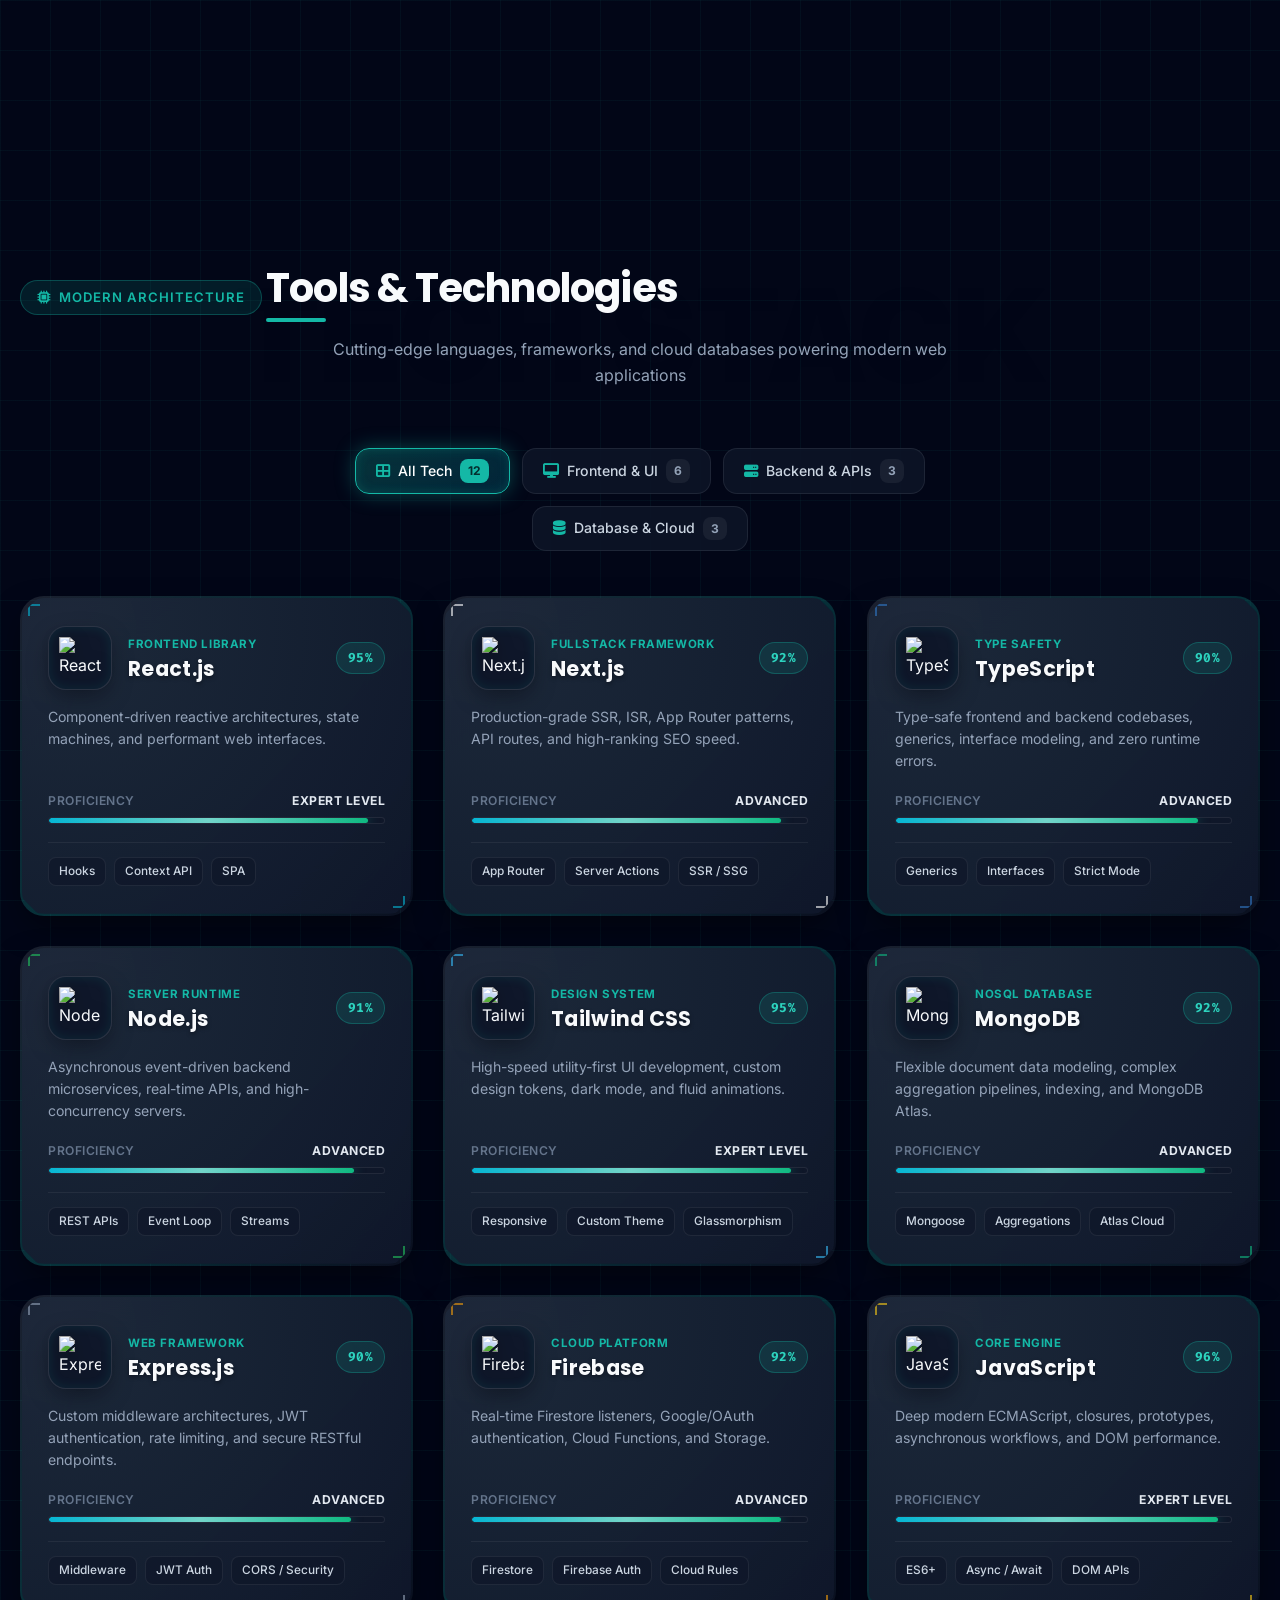
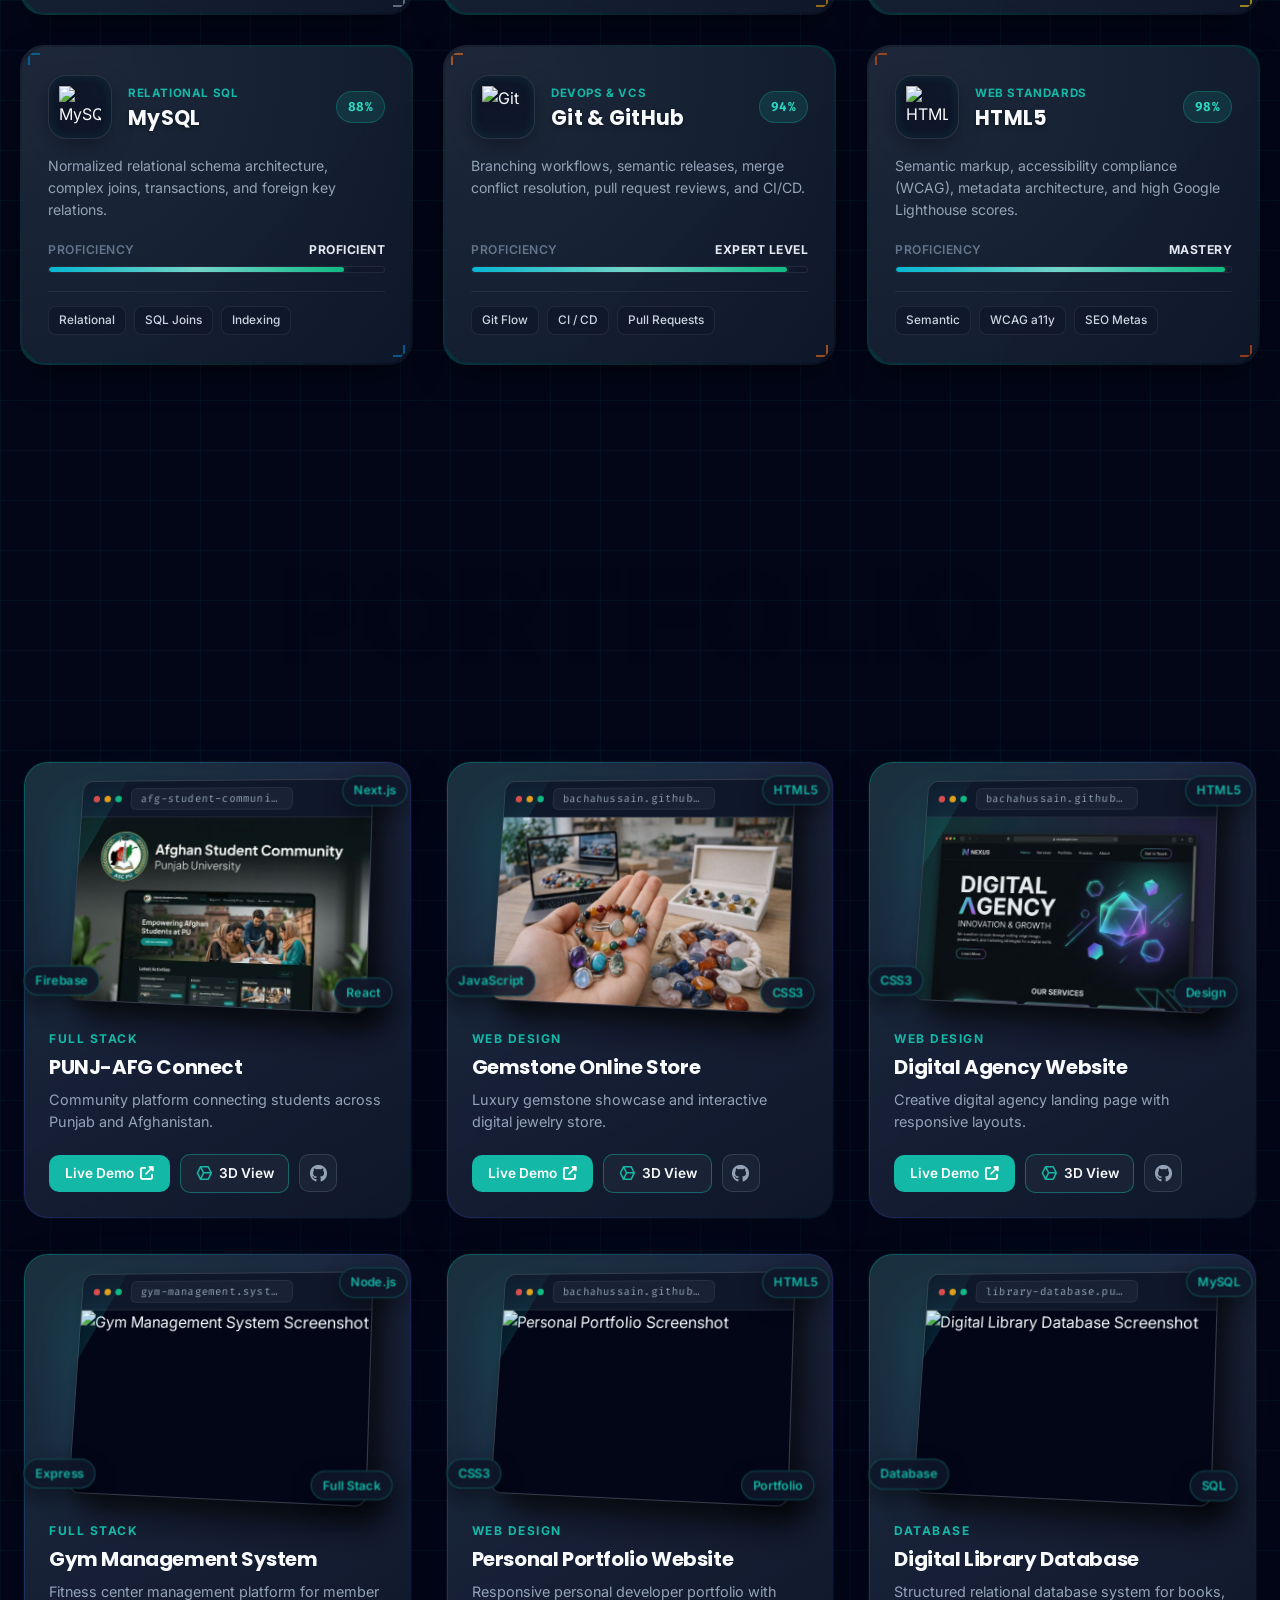
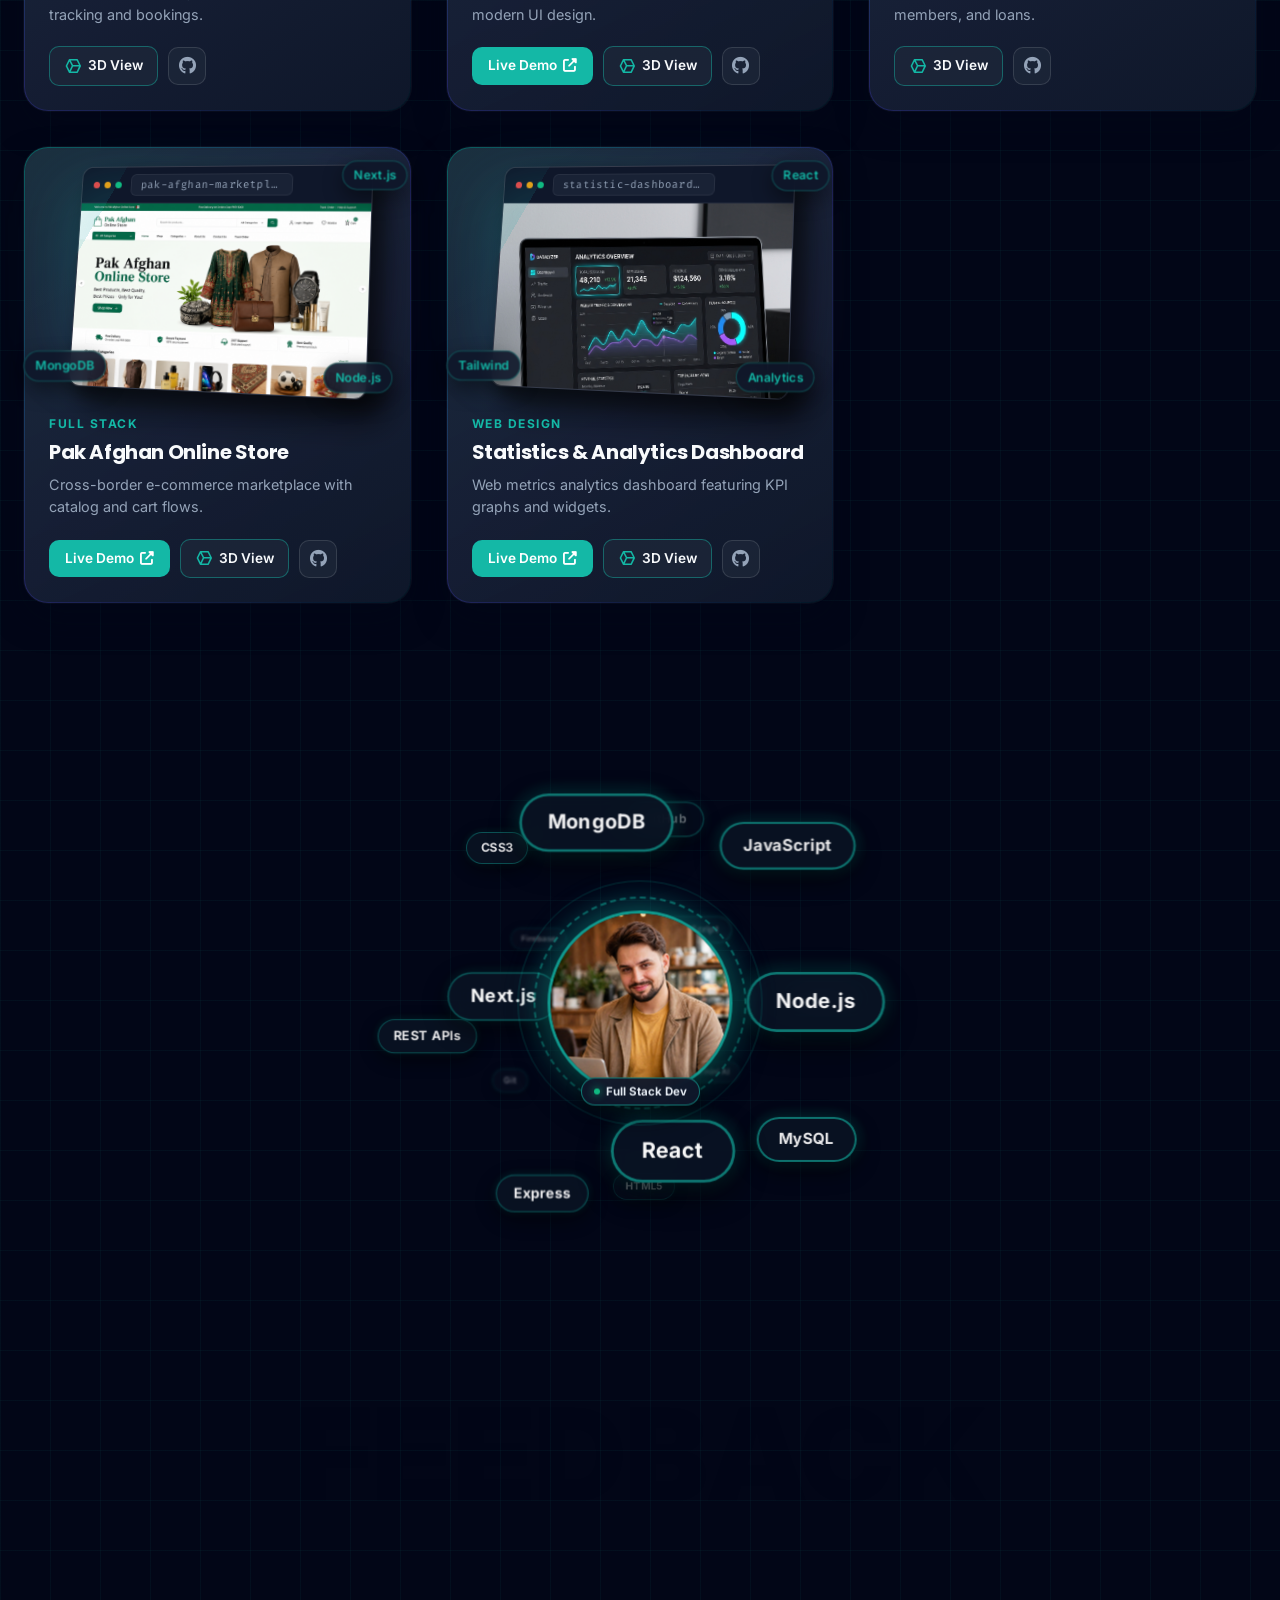
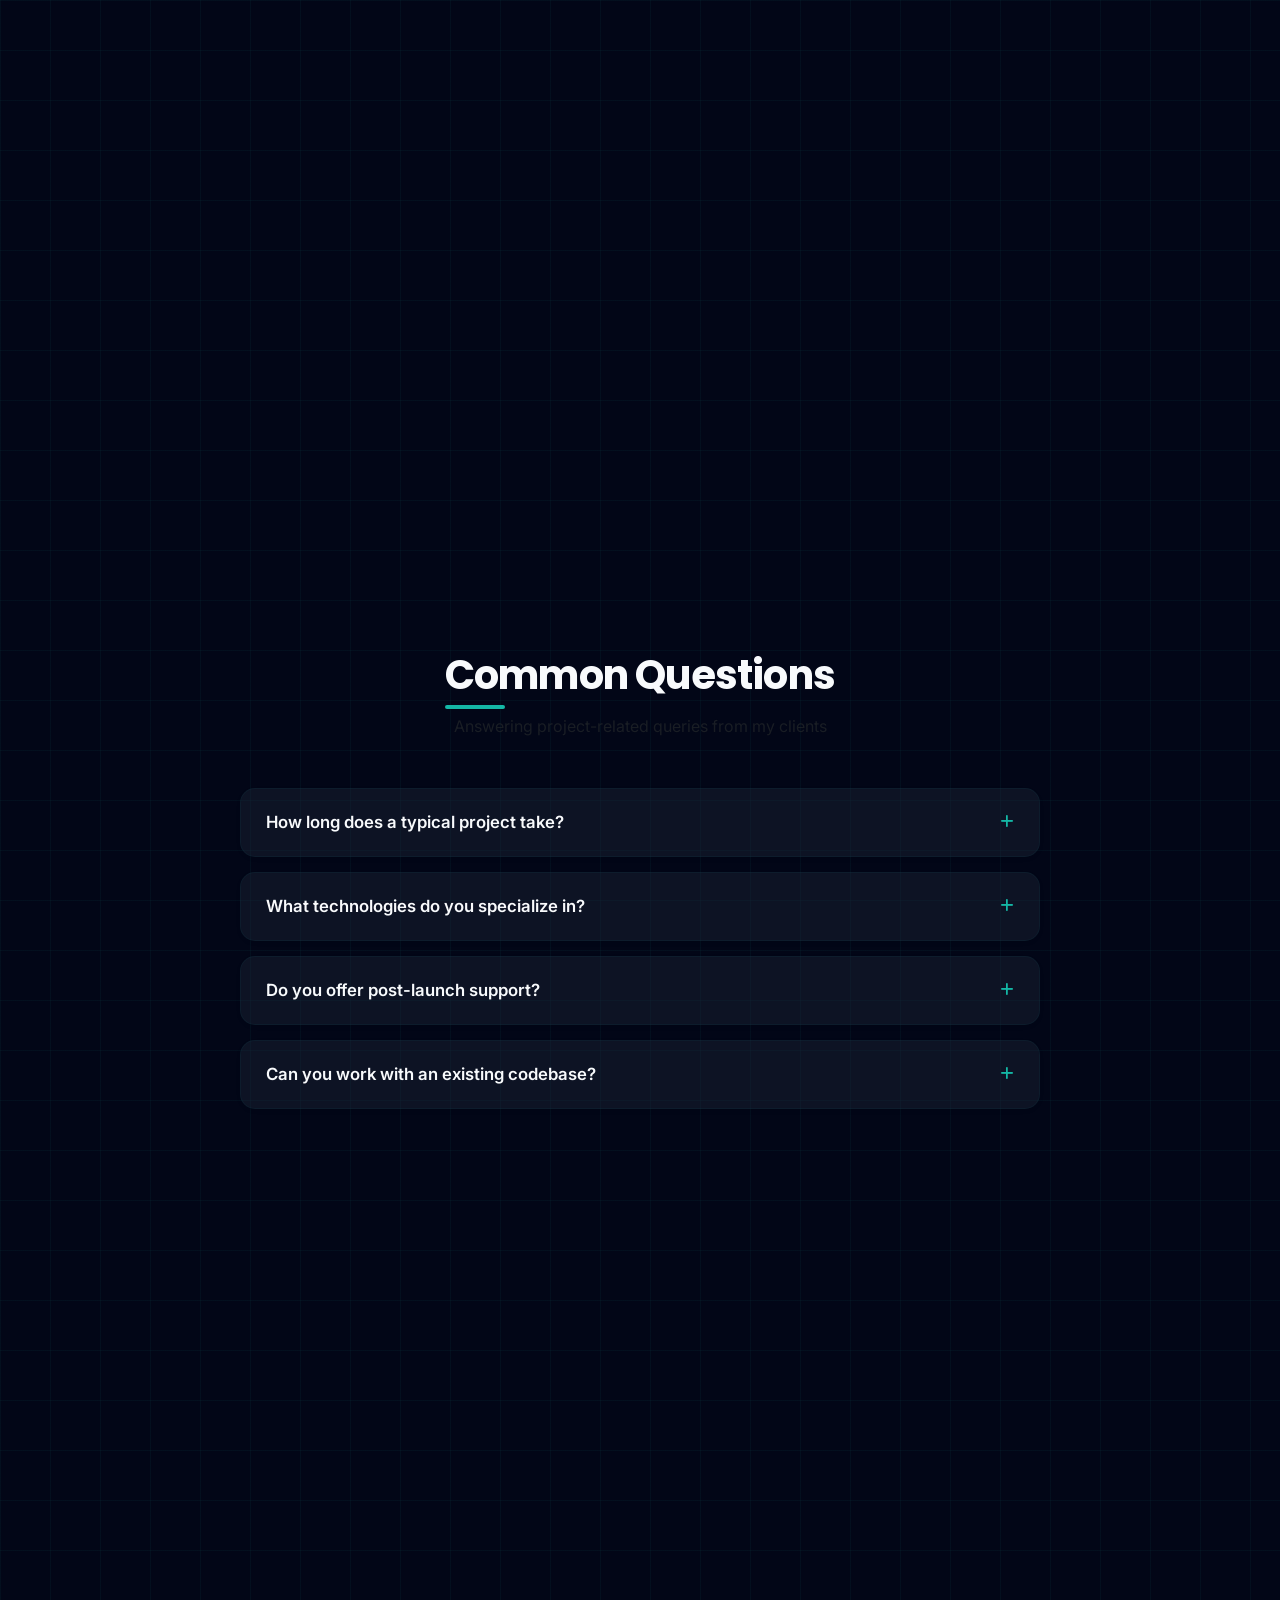
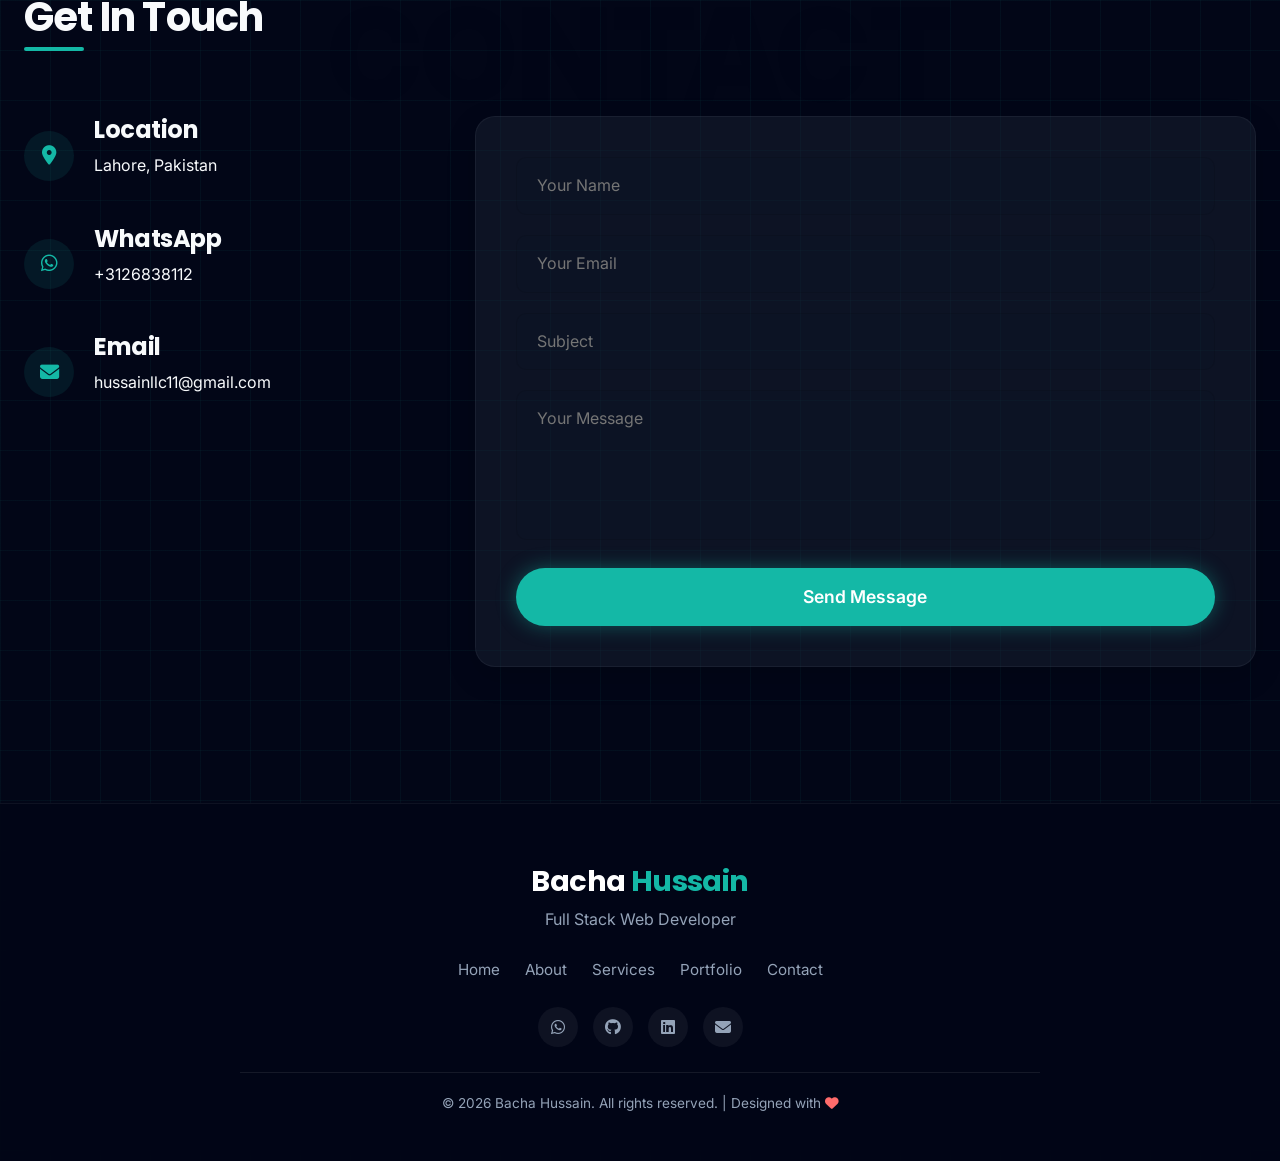
==== commit bca280e9: "feat: replace studio portrait with real developer photo (background-image.png), clean wall plaque ty" ====
--- a/index.html
+++ b/index.html
@@ -309,6 +309,17 @@
                         <!-- High-Resolution Architectural 3D Studio Render -->
                         <img src="studio-gallery-bg.jpg" alt="Bacha Hussain 3D Studio Experience" class="studio-render-img" id="studioRenderImg">
 
+                        <!-- Bacha Hussain Real Framed Portrait Layer (Live Overlaid Real Photo) -->
+                        <div class="studio-framed-portrait-layer" data-action="portrait" title="Click to view Bacha Hussain About & Bio">
+                            <div class="studio-frame-inner">
+                                <img src="background-image.png" alt="Bacha Hussain - Real Photo" class="studio-frame-real-photo">
+                                <div class="studio-frame-sheen"></div>
+                            </div>
+                            <div class="studio-plaque-tag">
+                                <span>Bacha Hussain</span>
+                            </div>
+                        </div>
+
                         <!-- Three.js Ambient Particle Overlay -->
                         <canvas class="studio-particles-canvas" id="studioParticlesCanvas"></canvas>
 
--- a/studio-3d.css
+++ b/studio-3d.css
@@ -557,3 +557,88 @@
     grid-template-columns: 1fr;
   }
 }
+
+
+/* ========================================================
+   REAL FRAMED PORTRAIT LAYER OVERLAY (TERRACOTTA WALL)
+   ======================================================== */
+.studio-framed-portrait-layer {
+  position: absolute;
+  top: 29.2%;
+  left: 72.3%;
+  width: 8.7%;
+  height: 25.2%;
+  z-index: 15;
+  cursor: pointer;
+  display: flex;
+  flex-direction: column;
+  align-items: center;
+  transition: transform 0.4s cubic-bezier(0.16, 1, 0.3, 1), filter 0.4s ease;
+  pointer-events: auto;
+}
+
+.studio-framed-portrait-layer:hover {
+  transform: scale(1.05);
+  filter: drop-shadow(0 0 16px rgba(250, 204, 21, 0.35));
+}
+
+.studio-frame-inner {
+  position: relative;
+  width: 100%;
+  height: 90%;
+  border-radius: 2px;
+  overflow: hidden;
+  box-shadow: 0 4px 18px rgba(0, 0, 0, 0.45), inset 0 0 10px rgba(0, 0, 0, 0.4);
+  border: 1px solid rgba(255, 255, 255, 0.12);
+}
+
+.studio-frame-real-photo {
+  width: 100%;
+  height: 100%;
+  object-fit: cover;
+  object-position: 84% 20%;
+  display: block;
+}
+
+.studio-frame-sheen {
+  position: absolute;
+  inset: 0;
+  background: linear-gradient(135deg, rgba(255, 255, 255, 0.22) 0%, rgba(255, 255, 255, 0.04) 40%, rgba(0, 0, 0, 0.2) 100%);
+  pointer-events: none;
+}
+
+.studio-plaque-tag {
+  margin-top: 5px;
+  padding: 2px 8px;
+  background: rgba(14, 12, 10, 0.82);
+  border: 1px solid rgba(212, 175, 55, 0.5);
+  border-radius: 3px;
+  font-family: 'Cinzel', serif;
+  font-size: 8px;
+  color: #f7d070;
+  letter-spacing: 1.2px;
+  text-transform: uppercase;
+  backdrop-filter: blur(6px);
+  pointer-events: none;
+  box-shadow: 0 2px 8px rgba(0, 0, 0, 0.4);
+}
+
+.bio-modal-header {
+  display: flex;
+  gap: 20px;
+  align-items: center;
+  margin-bottom: 22px;
+  border-bottom: 1px solid rgba(255, 255, 255, 0.1);
+  padding-bottom: 20px;
+}
+
+.bio-modal-avatar {
+  width: 104px;
+  height: 104px;
+  border-radius: 50%;
+  object-fit: cover;
+  object-position: 84% 20%;
+  border: 3px solid #d4af37;
+  box-shadow: 0 8px 24px rgba(0, 0, 0, 0.6), 0 0 18px rgba(212, 175, 55, 0.35);
+  flex-shrink: 0;
+}
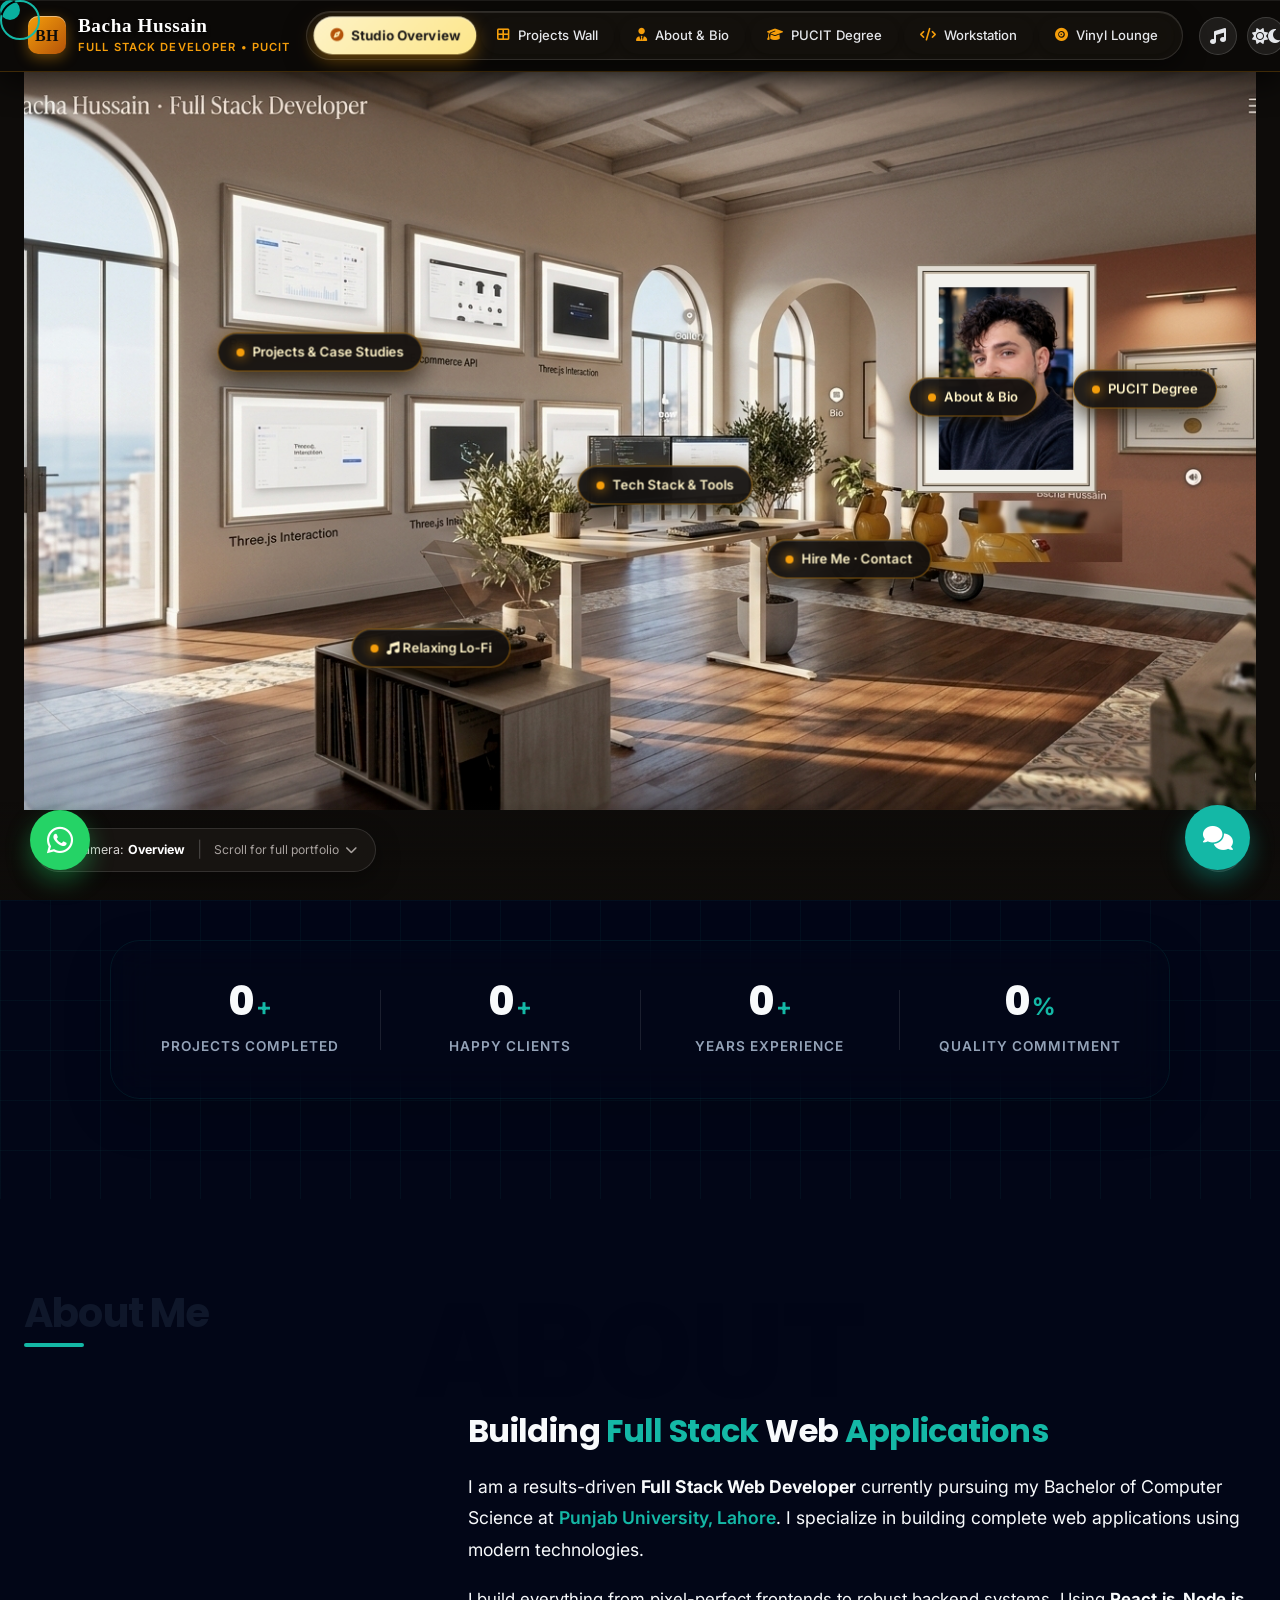
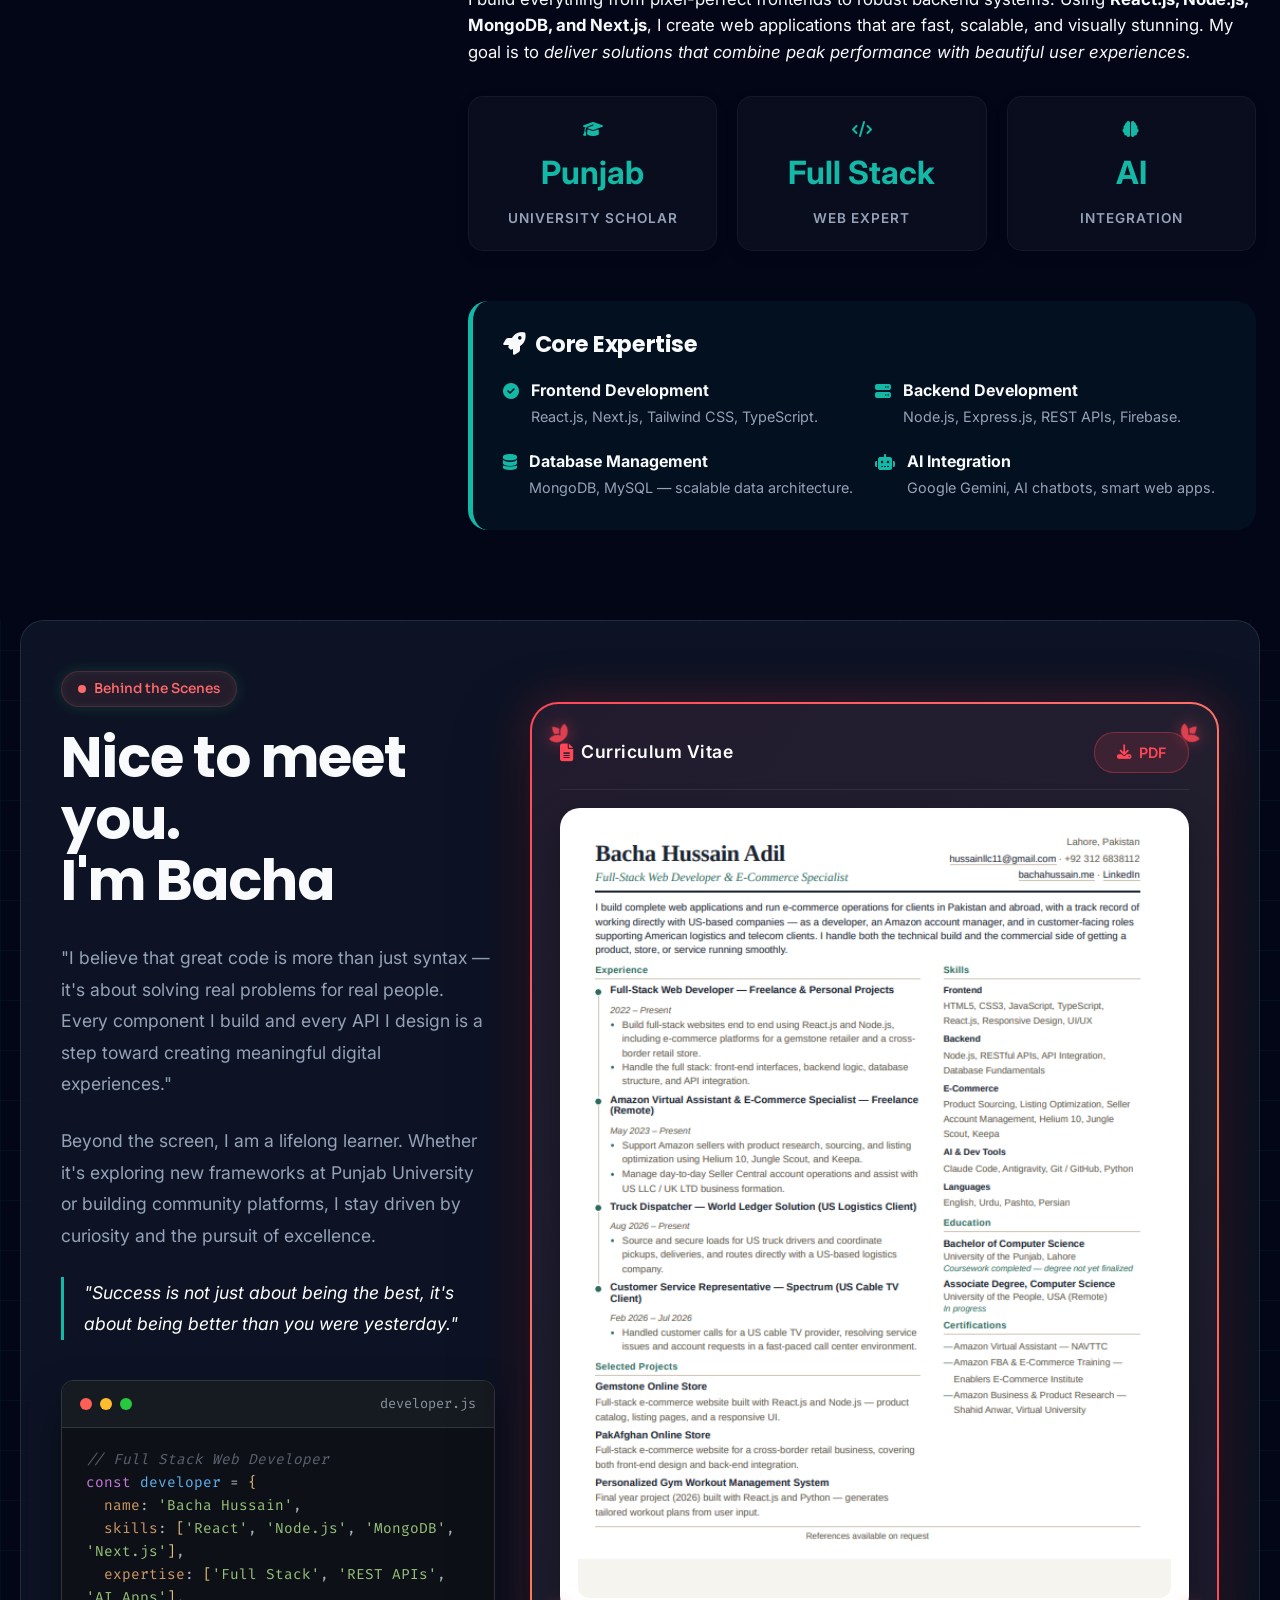
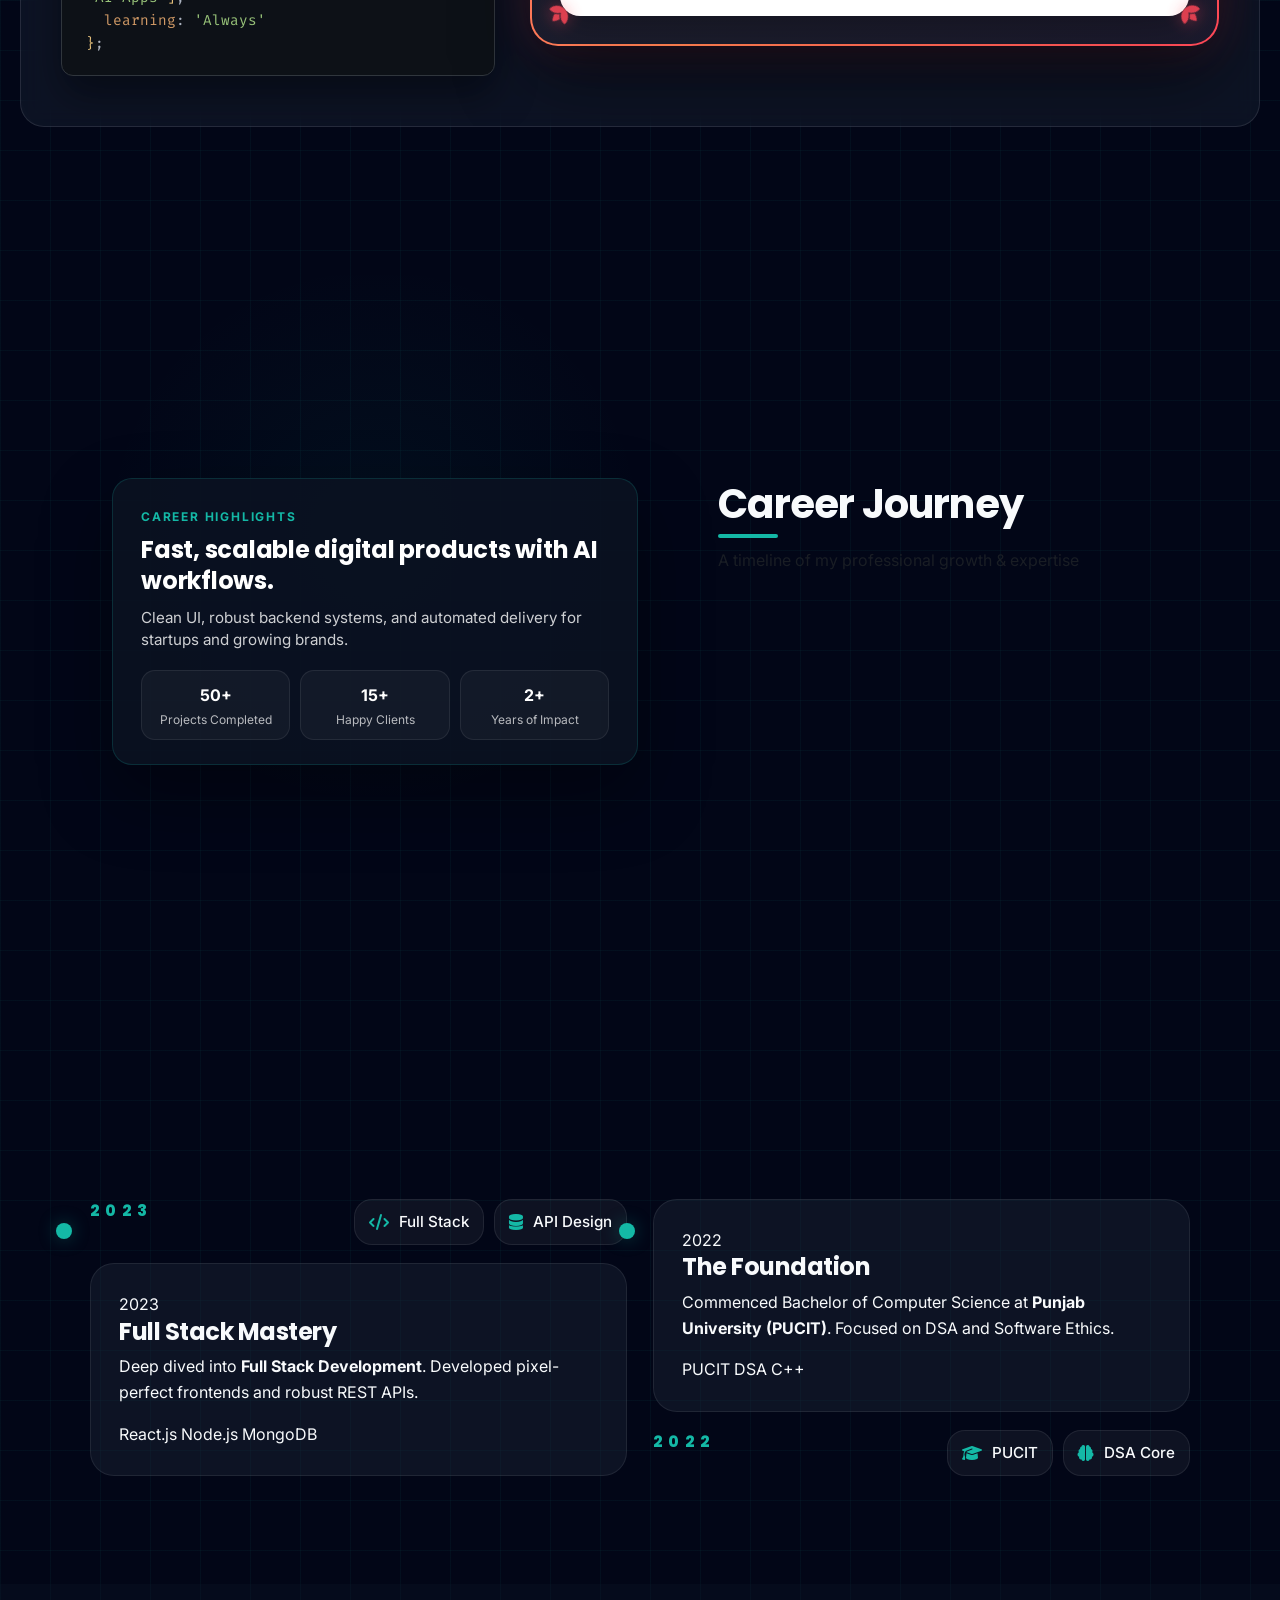
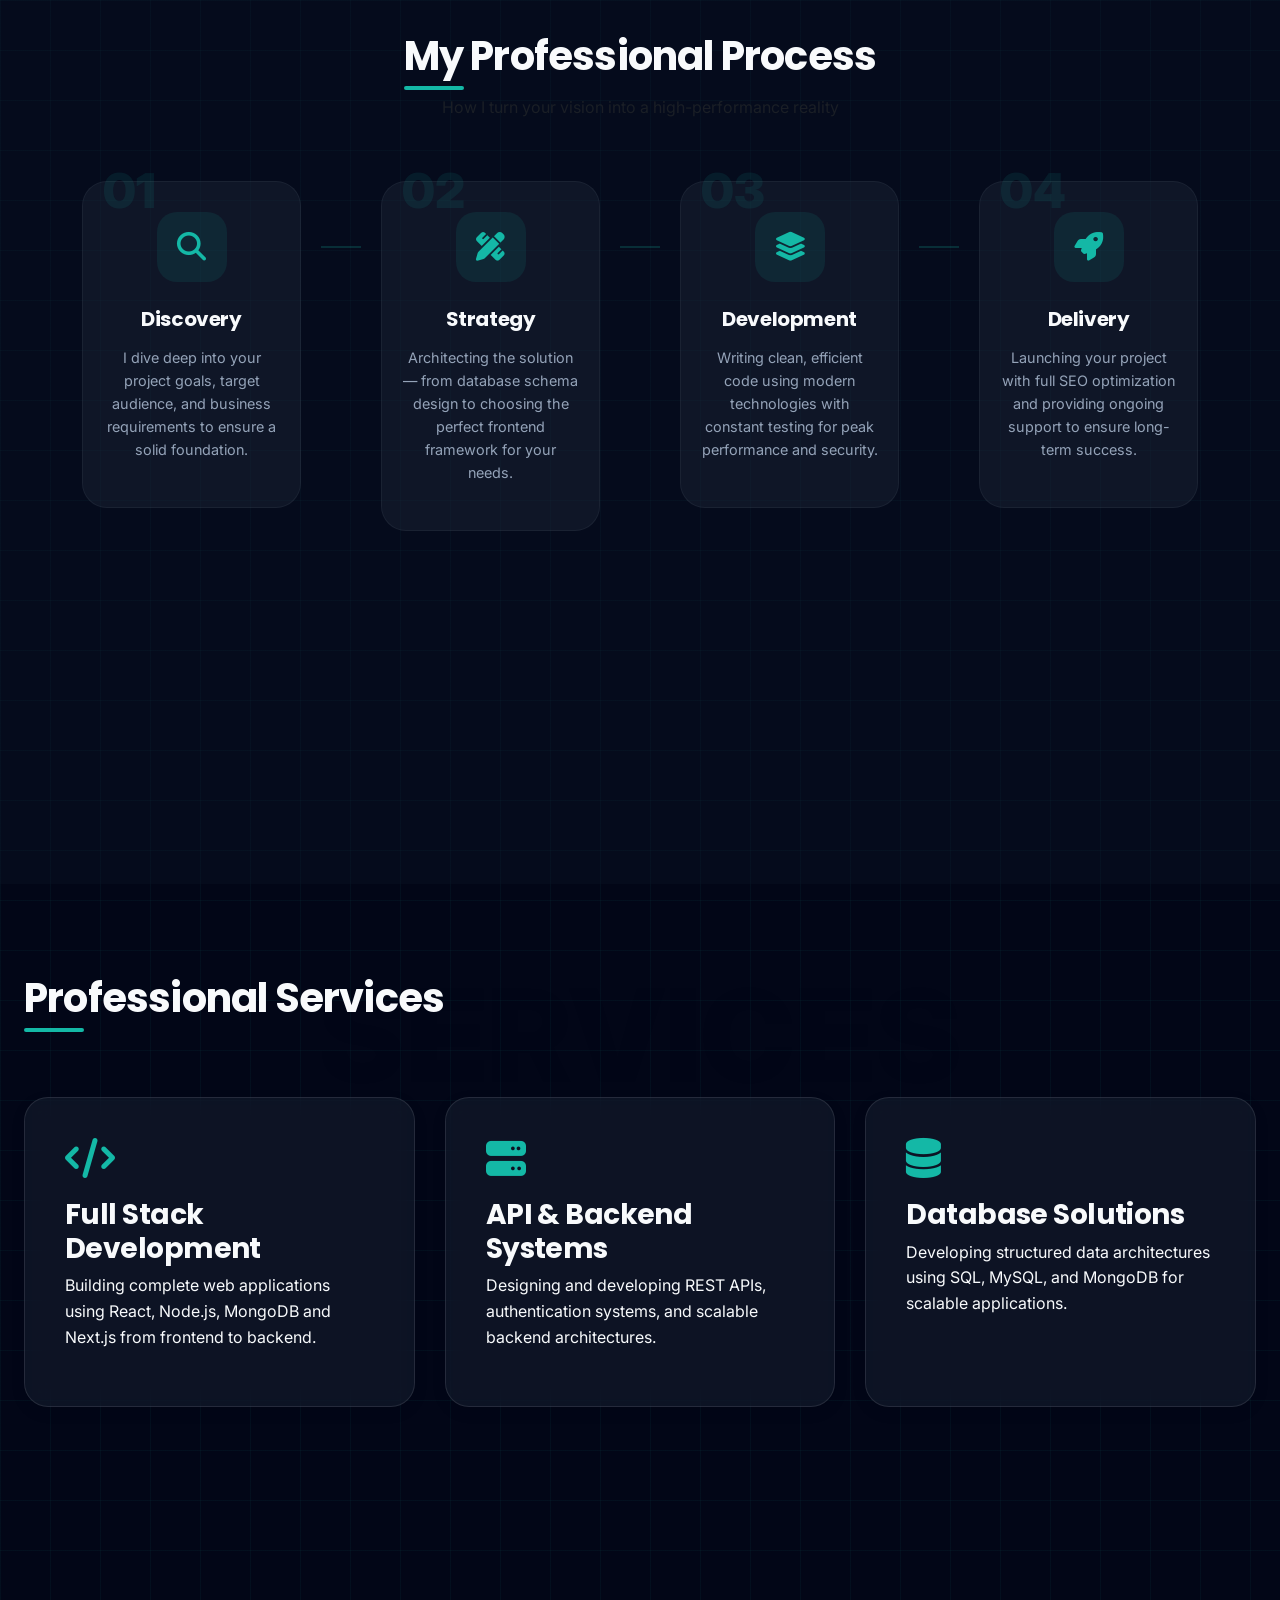
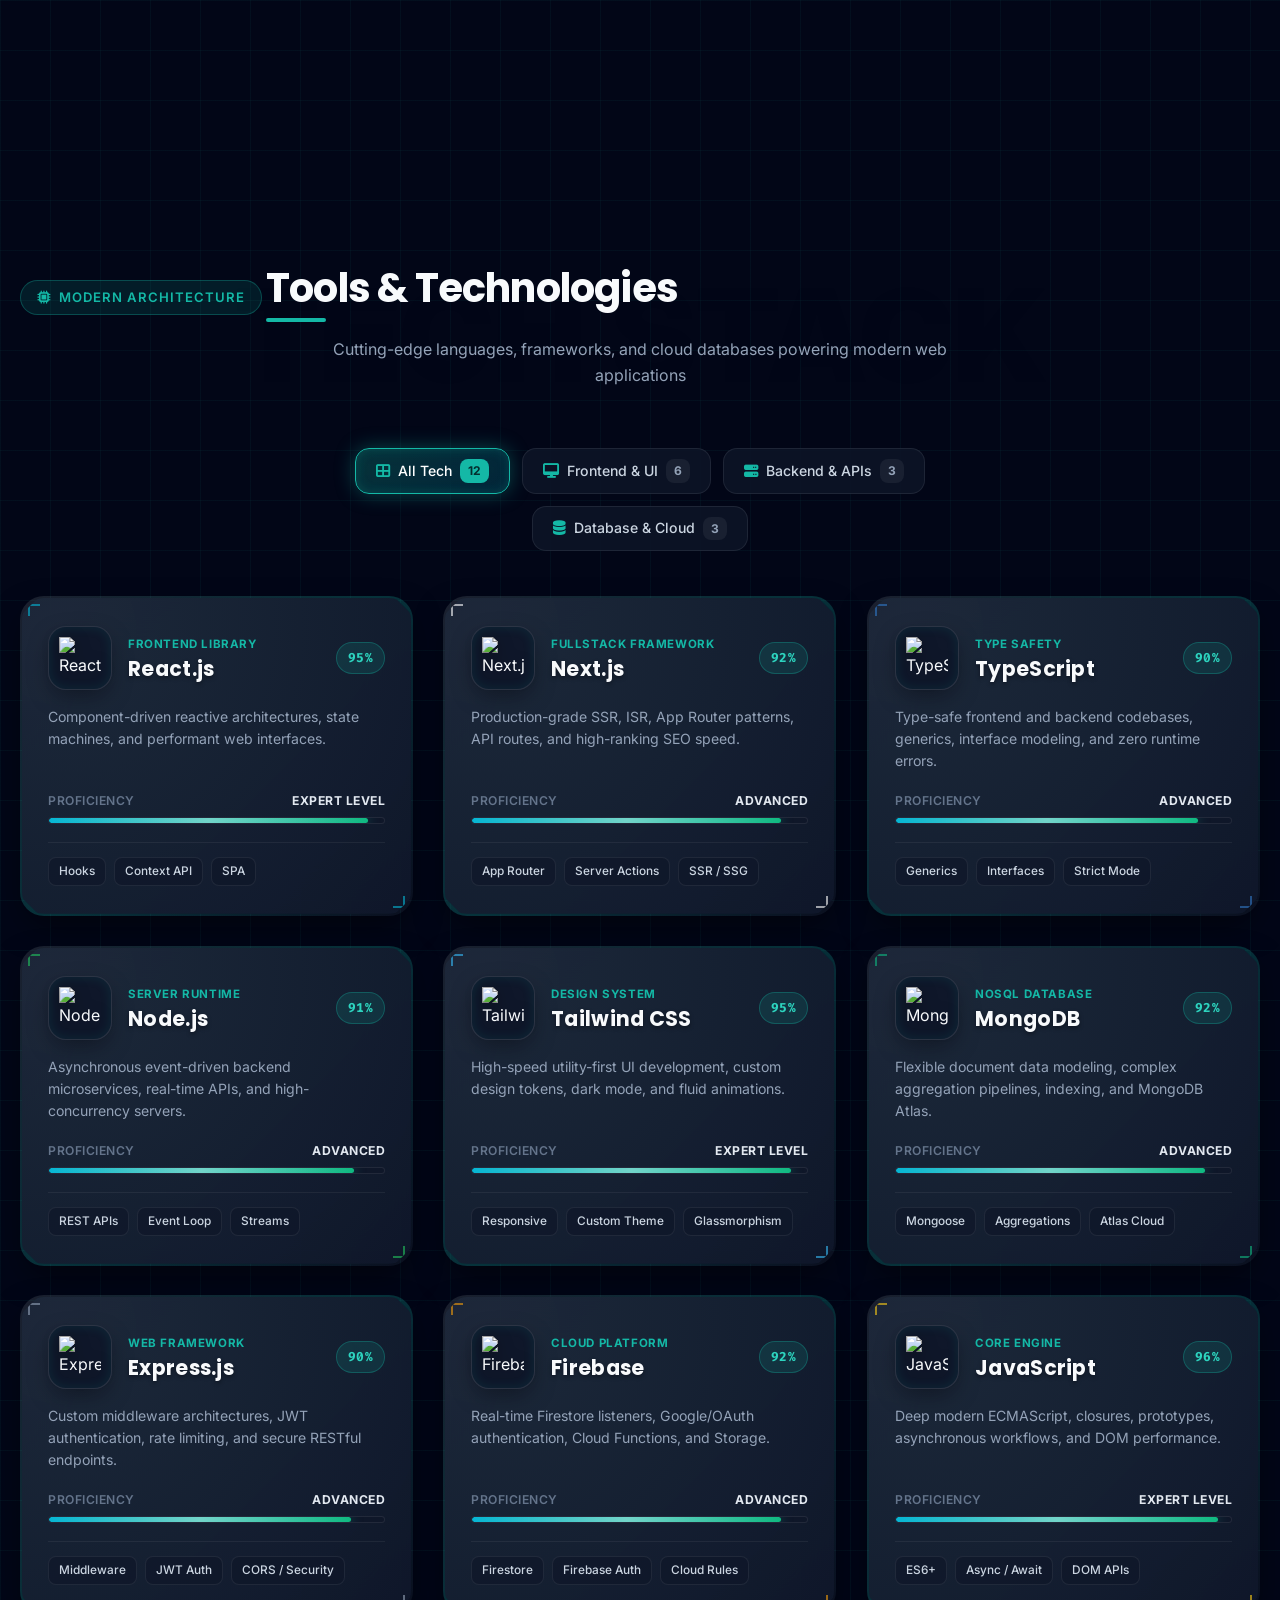
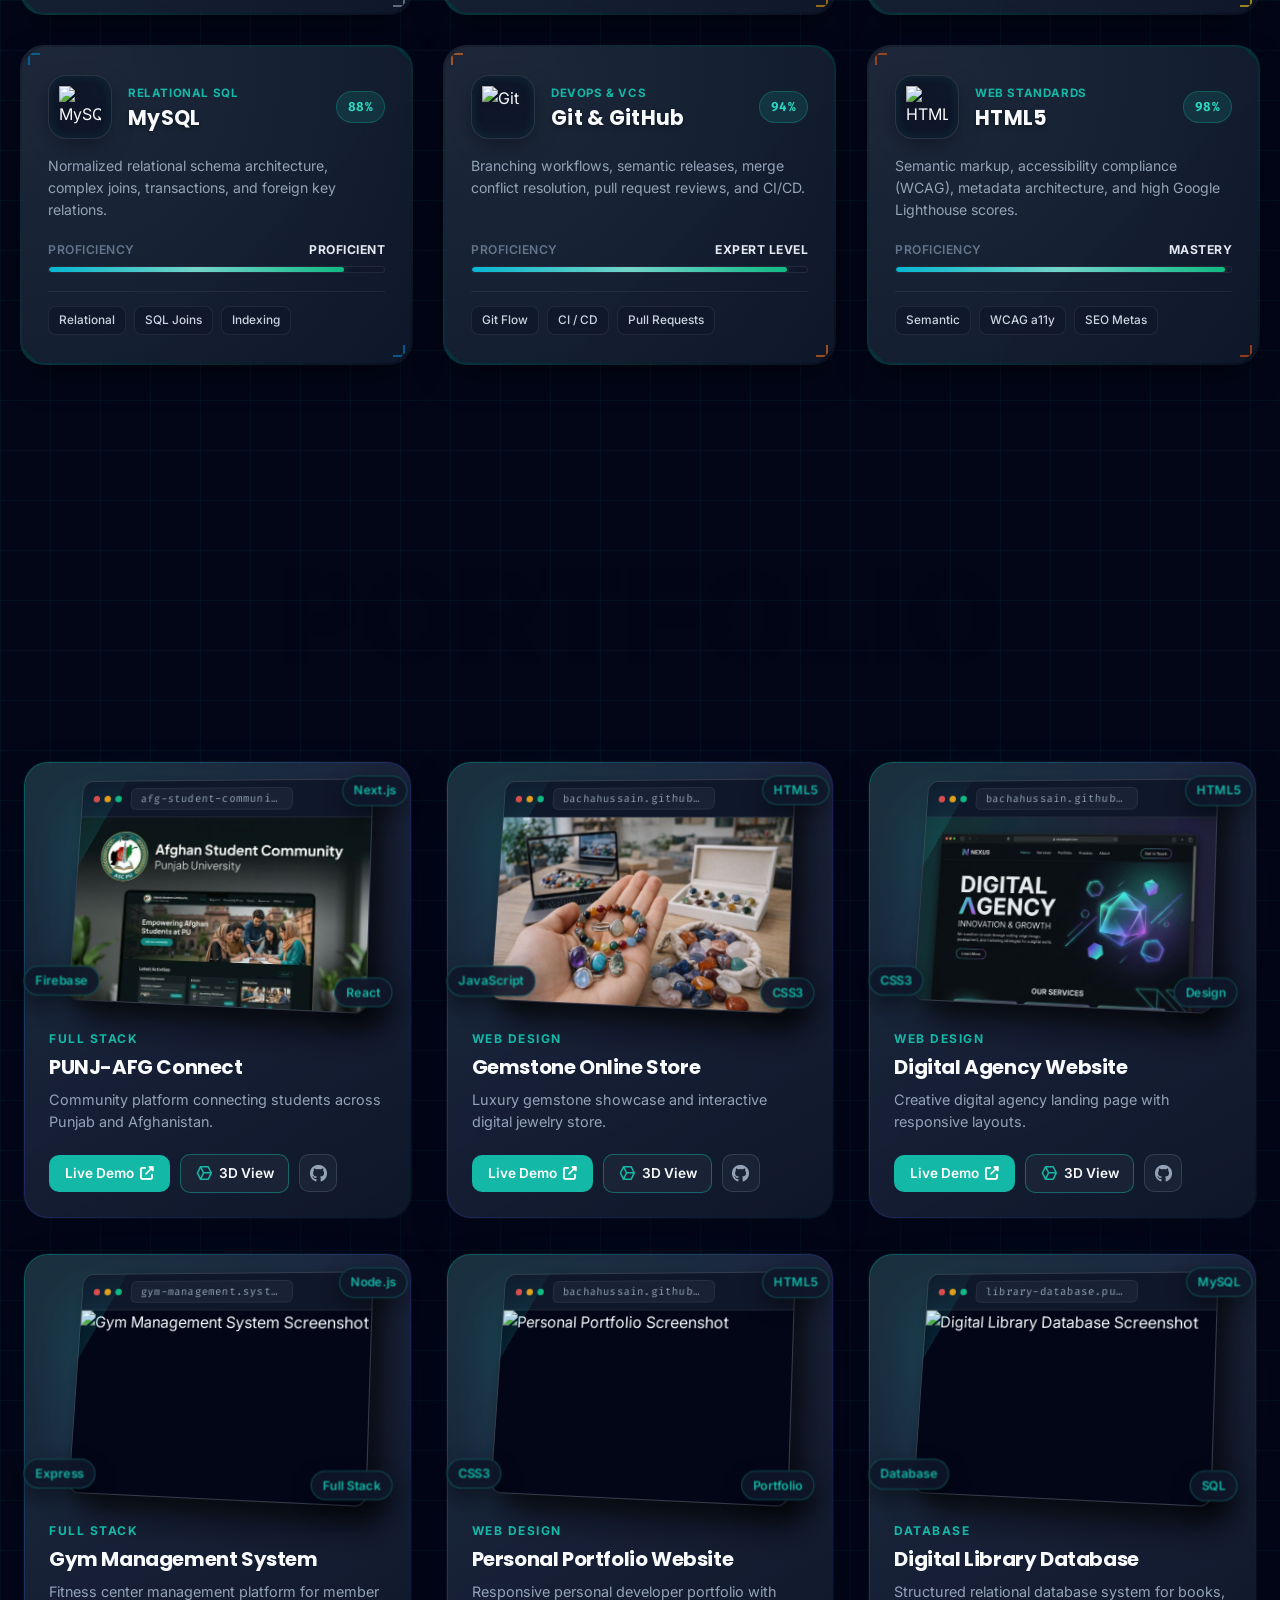
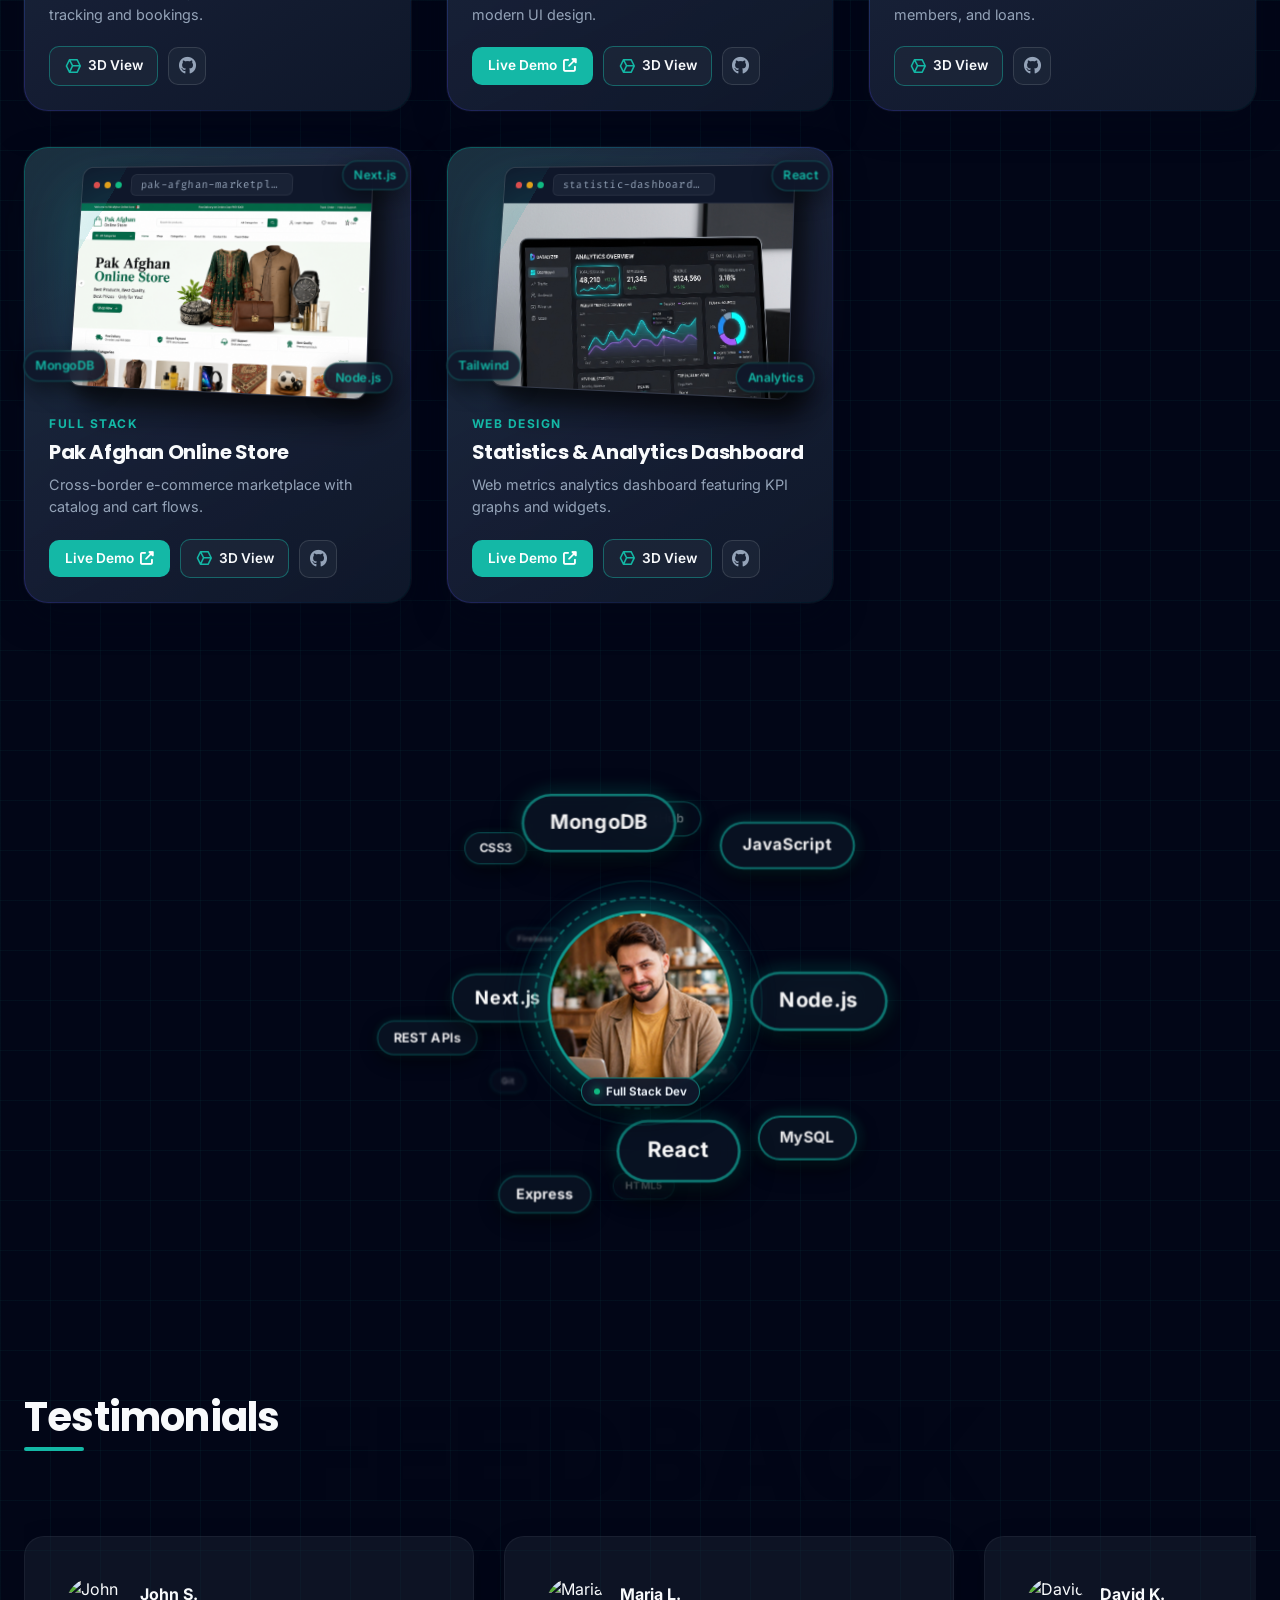
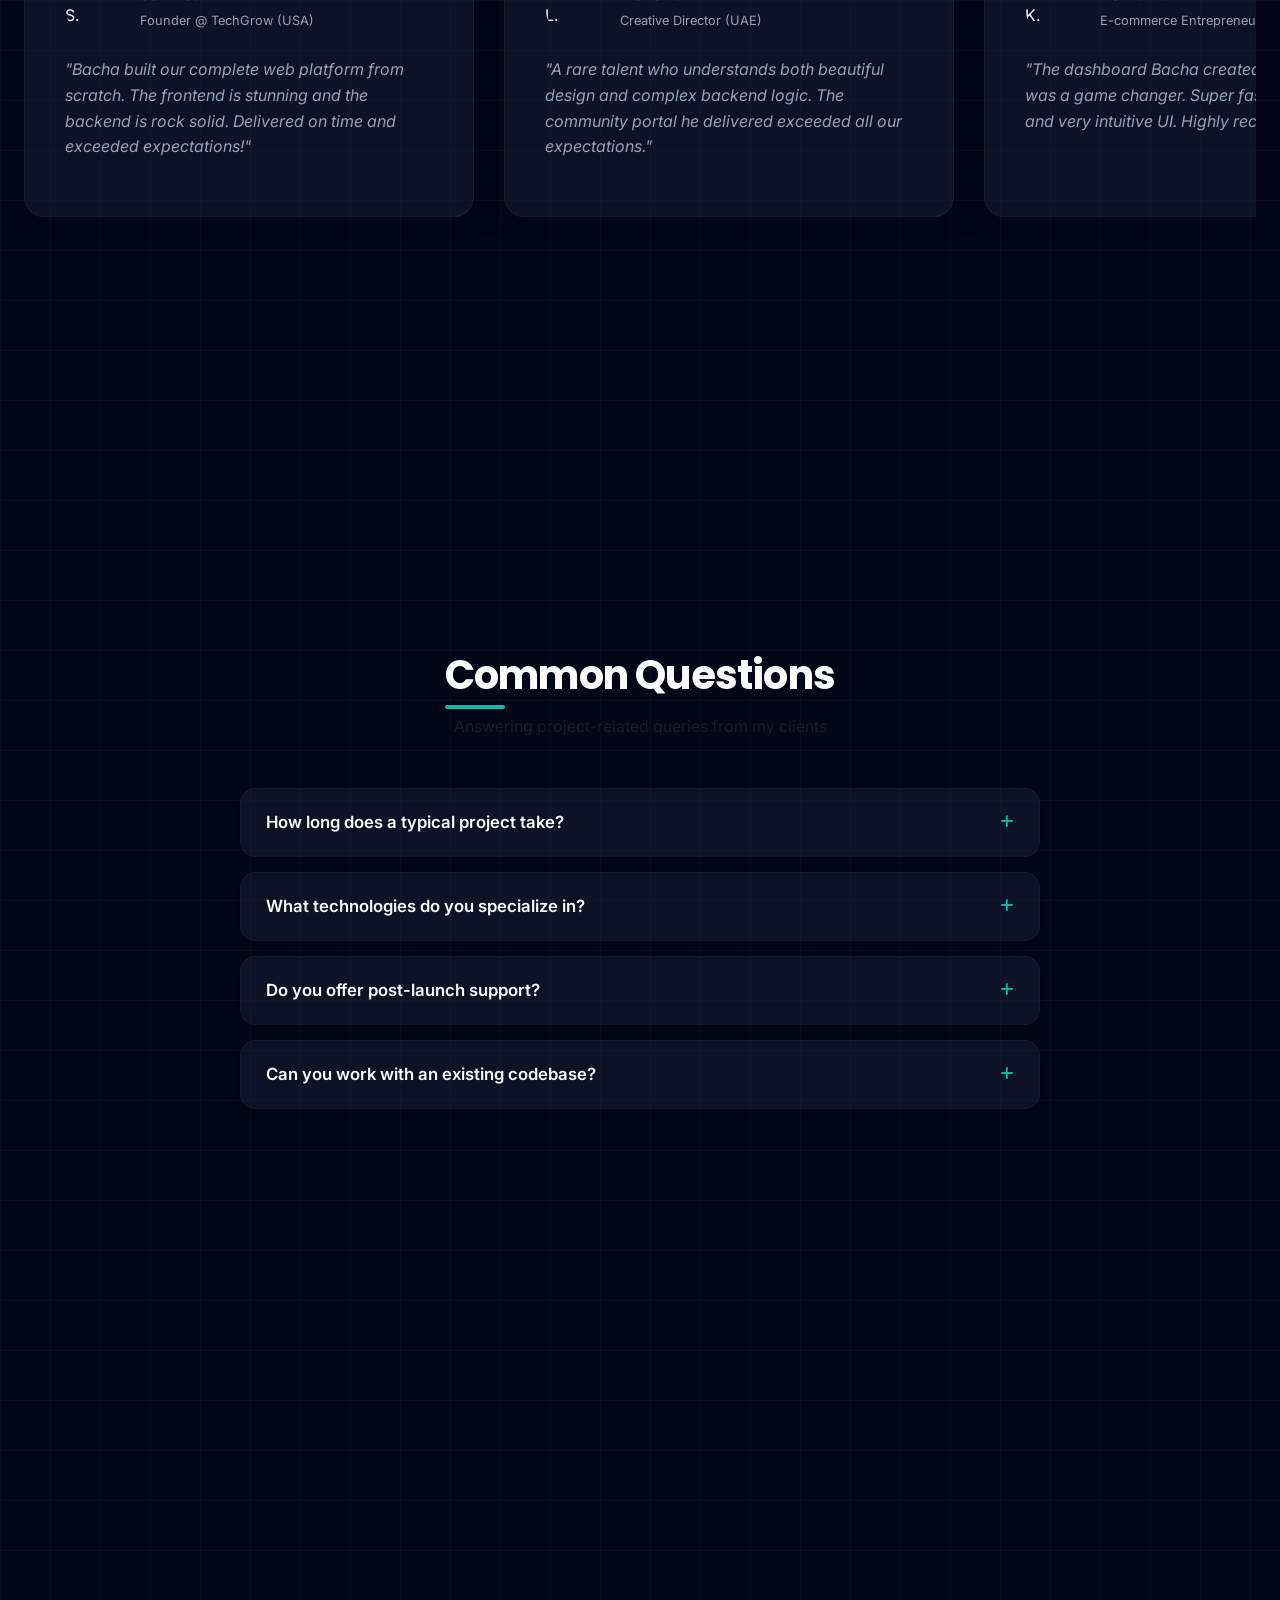
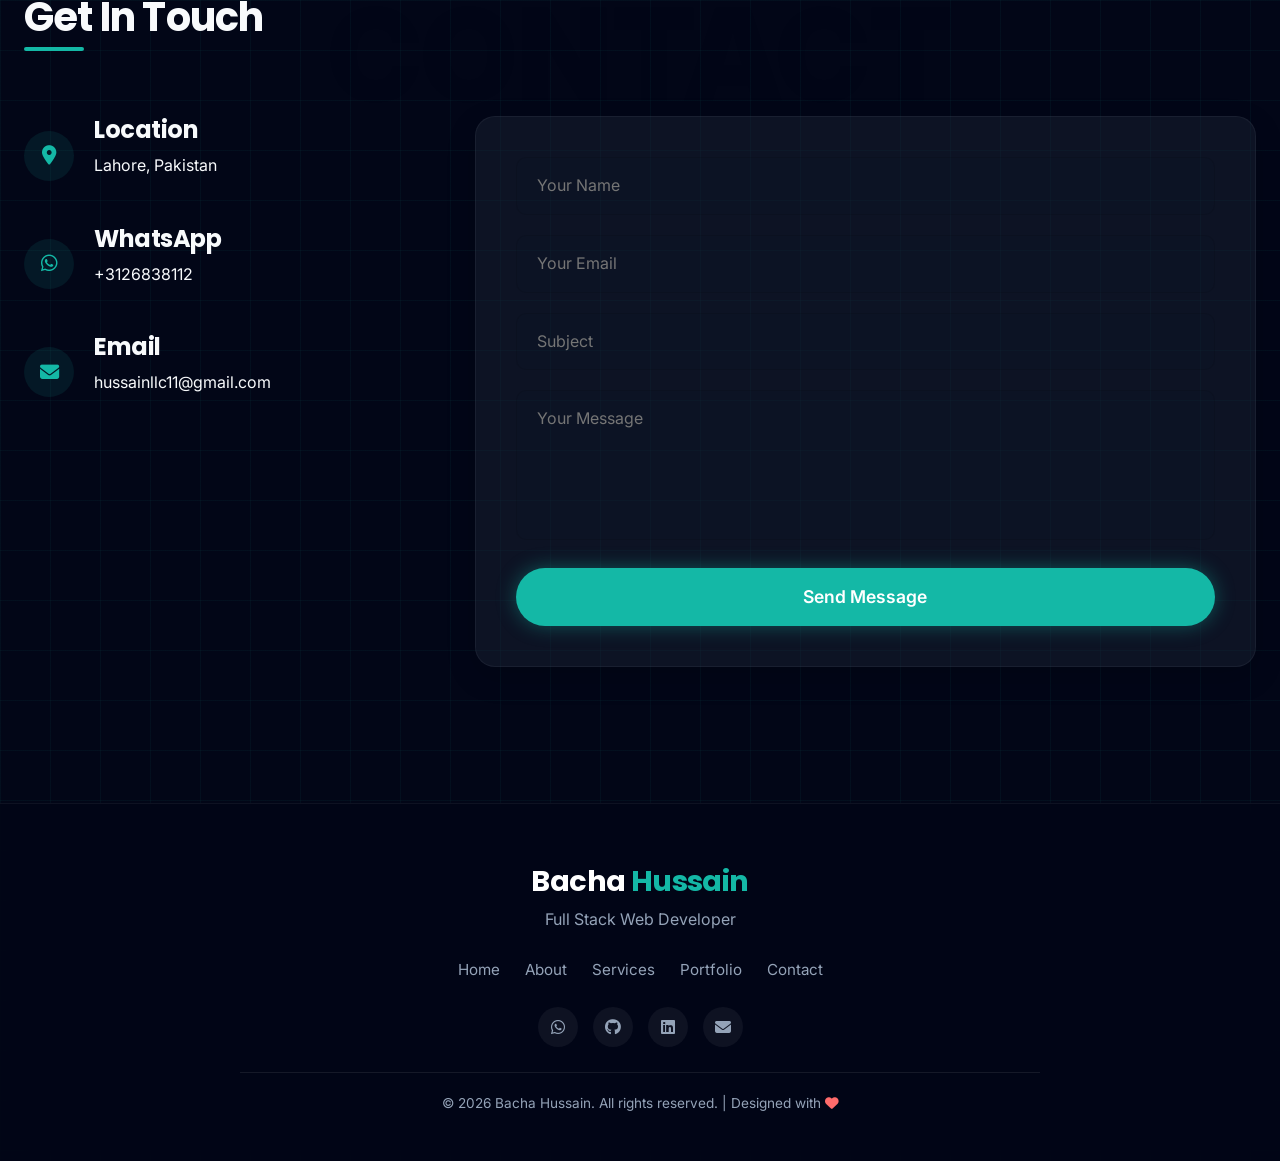
==== commit 2396c8f0: "feat: unify single 3D top bar, remove duplicate navbar & Afghan flag stripe, fix front wall portrait" ====
--- a/index.html
+++ b/index.html
@@ -154,73 +154,58 @@
             <i class="fas fa-comments"></i>
         </button>
 
-        <!-- Top Navigation Bar with Afghanistan Flag 3D System -->
-        <header class="top-navbar" id="topNavbar" role="banner">
-            <div class="navbar-inner-container">
-                <!-- LEFT: Compact Brand Block -->
-                <a href="#home" class="navbar-brand-block" aria-label="Bacha Hussain - Home">
-                    <div class="navbar-profile-ring">
-                        <img src="profile.jpg.png" alt="Bacha Hussain" class="navbar-profile-img">
-                    </div>
-                    <div class="navbar-brand-text">
-                        <span class="navbar-brand-name">Bacha Hussain</span>
-                        <span class="navbar-brand-role">Full Stack Developer</span>
+        <!-- Unified Luxury 3D Virtual Studio Top Navigation Bar -->
+        <header class="top-navbar studio-unified-navbar" id="topNavbar" role="banner">
+            <div class="studio-navbar-container">
+                <!-- LEFT: Modern Minimalist Brand -->
+                <a href="#home" class="studio-brand-link" aria-label="Bacha Hussain - Home">
+                    <span class="studio-brand-badge">BH</span>
+                    <div class="studio-brand-meta">
+                        <span class="studio-brand-name">Bacha Hussain</span>
+                        <span class="studio-brand-tagline">Full Stack Developer • PUCIT</span>
                     </div>
                 </a>
 
-                <!-- CENTER: 6 3D Navigation Buttons with Flag Colors -->
-                <nav class="navbar-nav-center" aria-label="Main Navigation">
-                    <ul class="nav-3d-list">
-                        <li>
-                            <a href="#home" class="nav-link nav-3d-key active" data-color="green" data-tooltip="Home" aria-current="page">
-                                <i class="fas fa-house nav-key-icon"></i>
-                                <span class="nav-key-label">Home</span>
-                            </a>
-                        </li>
-                        <li>
-                            <a href="#about" class="nav-link nav-3d-key" data-color="red" data-tooltip="About Me">
-                                <i class="fas fa-user nav-key-icon"></i>
-                                <span class="nav-key-label">About Me</span>
-                            </a>
-                        </li>
-                        <li>
-                            <a href="#services" class="nav-link nav-3d-key" data-color="black" data-tooltip="Services">
-                                <i class="fas fa-briefcase nav-key-icon"></i>
-                                <span class="nav-key-label">Services</span>
-                            </a>
-                        </li>
-                        <li>
-                            <a href="#portfolio" class="nav-link nav-3d-key" data-color="green" data-tooltip="Portfolio">
-                                <i class="fas fa-layer-group nav-key-icon"></i>
-                                <span class="nav-key-label">Portfolio</span>
-                            </a>
-                        </li>
-                        <li>
-                            <a href="#testimonials" class="nav-link nav-3d-key" data-color="red" data-tooltip="Feedback">
-                                <i class="fas fa-comment-dots nav-key-icon"></i>
-                                <span class="nav-key-label">Feedback</span>
-                            </a>
-                        </li>
-                        <li>
-                            <a href="#contact" class="nav-link nav-3d-key" data-color="black" data-tooltip="Contact">
-                                <i class="fas fa-envelope nav-key-icon"></i>
-                                <span class="nav-key-label">Contact</span>
-                            </a>
-                        </li>
-                    </ul>
+                <!-- CENTER: 3D Studio Spatial Waypoint Navigation (Glassmorphic 3D Buttons) -->
+                <nav class="studio-waypoints-nav" aria-label="3D Studio Waypoints">
+                    <button class="studio-waypoint-btn active" data-waypoint="overview" title="Full Studio Overview">
+                        <i class="fas fa-compass"></i><span>Studio Overview</span>
+                    </button>
+                    <button class="studio-waypoint-btn" data-waypoint="projects" title="Inspect Projects Wall">
+                        <i class="fas fa-th-large"></i><span>Projects Wall</span>
+                    </button>
+                    <button class="studio-waypoint-btn" data-waypoint="portrait" title="Inspect About Me & Bio">
+                        <i class="fas fa-user-tie"></i><span>About &amp; Bio</span>
+                    </button>
+                    <button class="studio-waypoint-btn" data-waypoint="pucit" title="Inspect PUCIT Academic Degree">
+                        <i class="fas fa-graduation-cap"></i><span>PUCIT Degree</span>
+                    </button>
+                    <button class="studio-waypoint-btn" data-waypoint="desk" title="Inspect Workstation Tech Stack">
+                        <i class="fas fa-code"></i><span>Workstation</span>
+                    </button>
+                    <button class="studio-waypoint-btn" data-waypoint="lounge" title="Relaxing Lo-Fi Turntable">
+                        <i class="fas fa-record-vinyl"></i><span>Vinyl Lounge</span>
+                    </button>
                 </nav>
 
-                <!-- RIGHT: 3D Round Theme Toggle + "Hire Me" Button + Hamburger (mobile) -->
-                <div class="navbar-right-group">
-                    <button type="button" class="nav-theme-btn" id="theme-toggle" title="Switch Theme" aria-label="Switch Theme">
+                <!-- RIGHT: Actions, Theme, Music, CV & Contact -->
+                <div class="studio-navbar-actions">
+                    <button type="button" class="studio-icon-btn" id="headerMusicToggle" title="Toggle Relaxing Lo-Fi Music" aria-label="Toggle Ambient Sound">
+                        <i class="fas fa-music"></i>
+                    </button>
+                    <button type="button" class="studio-icon-btn" id="theme-toggle" title="Switch Dark/Light Theme" aria-label="Switch Theme">
                         <i class="fas fa-sun theme-icon-sun"></i>
                         <i class="fas fa-moon theme-icon-moon"></i>
                     </button>
-                    <a href="#contact" class="nav-hire-btn">
+                    <a href="cv.pdf" download="Bacha_Hussain_CV.pdf" target="_blank" class="studio-nav-cv" title="Download Resume (CV)">
+                        <i class="fas fa-file-pdf"></i><span>CV</span>
+                    </a>
+                    <a href="#contact" class="studio-nav-hire">
                         <span>Hire Me</span>
                         <i class="fas fa-paper-plane"></i>
                     </a>
-                    <button type="button" class="nav-hamburger-btn" id="navHamburger" aria-label="Toggle Navigation Menu" aria-expanded="false" aria-controls="navDropdownPanel">
+                    <!-- Mobile Hamburger -->
+                    <button type="button" class="studio-mobile-hamburger" id="navHamburger" aria-label="Toggle Menu" aria-expanded="false" aria-controls="navDropdownPanel">
                         <span class="hamburger-bar"></span>
                         <span class="hamburger-bar"></span>
                         <span class="hamburger-bar"></span>
@@ -228,39 +213,27 @@
                 </div>
             </div>
 
-            <!-- Mobile Dropdown Panel (<768px) -->
-            <div class="navbar-dropdown-panel" id="navDropdownPanel" aria-hidden="true">
-                <div class="dropdown-keys-grid">
-                    <a href="#home" class="nav-link nav-3d-key active" data-color="green" aria-current="page">
-                        <i class="fas fa-house nav-key-icon"></i>
-                        <span class="nav-key-label">Home</span>
-                    </a>
-                    <a href="#about" class="nav-link nav-3d-key" data-color="red">
-                        <i class="fas fa-user nav-key-icon"></i>
-                        <span class="nav-key-label">About Me</span>
-                    </a>
-                    <a href="#services" class="nav-link nav-3d-key" data-color="black">
-                        <i class="fas fa-briefcase nav-key-icon"></i>
-                        <span class="nav-key-label">Services</span>
-                    </a>
-                    <a href="#portfolio" class="nav-link nav-3d-key" data-color="green">
-                        <i class="fas fa-layer-group nav-key-icon"></i>
-                        <span class="nav-key-label">Portfolio</span>
-                    </a>
-                    <a href="#testimonials" class="nav-link nav-3d-key" data-color="red">
-                        <i class="fas fa-comment-dots nav-key-icon"></i>
-                        <span class="nav-key-label">Feedback</span>
-                    </a>
-                    <a href="#contact" class="nav-link nav-3d-key" data-color="black">
-                        <i class="fas fa-envelope nav-key-icon"></i>
-                        <span class="nav-key-label">Contact</span>
-                    </a>
-                </div>
-                <div class="dropdown-hire-wrapper">
-                    <a href="#contact" class="nav-hire-btn dropdown-hire-btn">
-                        <span>Hire Me</span>
-                        <i class="fas fa-paper-plane"></i>
-                    </a>
+            <!-- Mobile Navigation Drawer -->
+            <div class="studio-mobile-menu" id="navDropdownPanel" aria-hidden="true">
+                <div class="studio-mobile-waypoints">
+                    <div class="studio-mobile-section-label">3D Studio Waypoints</div>
+                    <div class="studio-mobile-grid">
+                        <button class="studio-waypoint-btn active" data-waypoint="overview"><i class="fas fa-compass"></i><span>Overview</span></button>
+                        <button class="studio-waypoint-btn" data-waypoint="projects"><i class="fas fa-th-large"></i><span>Projects Wall</span></button>
+                        <button class="studio-waypoint-btn" data-waypoint="portrait"><i class="fas fa-user-tie"></i><span>About &amp; Bio</span></button>
+                        <button class="studio-waypoint-btn" data-waypoint="pucit"><i class="fas fa-graduation-cap"></i><span>PUCIT Degree</span></button>
+                        <button class="studio-waypoint-btn" data-waypoint="desk"><i class="fas fa-code"></i><span>Workstation</span></button>
+                        <button class="studio-waypoint-btn" data-waypoint="lounge"><i class="fas fa-record-vinyl"></i><span>Vinyl Lounge</span></button>
+                    </div>
+                    <div class="studio-mobile-section-label" style="margin-top: 14px;">Explore Portfolio</div>
+                    <div class="studio-mobile-links">
+                        <a href="#about" class="studio-mobile-link"><i class="fas fa-user"></i> About Me</a>
+                        <a href="#experience" class="studio-mobile-link"><i class="fas fa-briefcase"></i> Experience</a>
+                        <a href="#services" class="studio-mobile-link"><i class="fas fa-cogs"></i> Services</a>
+                        <a href="#skills" class="studio-mobile-link"><i class="fas fa-layer-group"></i> Skills</a>
+                        <a href="#portfolio" class="studio-mobile-link"><i class="fas fa-laptop-code"></i> Projects</a>
+                        <a href="#contact" class="studio-mobile-link"><i class="fas fa-envelope"></i> Contact</a>
+                    </div>
                 </div>
             </div>
         </header>
@@ -268,75 +241,31 @@
         <!-- Main Content -->
         <main class="main-content">
 
-            <!-- Hero Section -->
-            <!-- ========================================================
-                 3D VIRTUAL DEVELOPER STUDIO HERO (ARSH KHACHATRIAN STYLE)
-                 ======================================================== -->
+            <!-- Hero Section: 3D Interactive Virtual Studio -->
             <section id="home" class="studio-hero-section">
-                <!-- Top Minimalist HUD Header -->
-                <div class="studio-top-hud">
-                    <div>
-                        <h1 class="studio-brand-title">
-                            Bacha Hussain <span class="studio-brand-role">· Full Stack Developer</span>
-                        </h1>
-                        <div class="studio-brand-subtitle">
-                            Interactive 3D Studio &amp; Exhibition • PUCIT Lahore
-                        </div>
-                    </div>
-
-                    <!-- Spatial Navigation Waypoints -->
-                    <nav class="studio-waypoints-nav" aria-label="Studio Waypoints">
-                        <button class="studio-waypoint-btn active" data-waypoint="overview">Studio Overview</button>
-                        <button class="studio-waypoint-btn" data-waypoint="projects">Projects Wall</button>
-                        <button class="studio-waypoint-btn" data-waypoint="portrait">Portrait &amp; Bio</button>
-                        <button class="studio-waypoint-btn" data-waypoint="pucit">PUCIT Degree</button>
-                        <button class="studio-waypoint-btn" data-waypoint="desk">Workstation</button>
-                        <button class="studio-waypoint-btn" data-waypoint="lounge">Vinyl Lounge</button>
-                    </nav>
-
-                    <!-- Top Right Quick Contact & Resume -->
-                    <div class="studio-top-actions">
-                        <a href="cv.pdf" download="Bacha_Hussain_CV.pdf" target="_blank" class="studio-contact-pill" style="border-color: rgba(253, 230, 138, 0.4);">
-                            <i class="fas fa-file-pdf" style="margin-right: 6px;"></i>CV
-                        </a>
-                        <a href="#contact" class="studio-contact-pill">Get In Touch</a>
-                    </div>
-                </div>
-
-                <!-- 3D Viewport Stage -->
+                <!-- 3D Viewport Stage (Full Screen Immersive Canvas) -->
                 <div class="studio-viewport" id="studioViewport">
                     <div class="studio-canvas-container" id="studioCanvasContainer">
-                        <!-- High-Resolution Architectural 3D Studio Render -->
-                        <img src="studio-gallery-bg.jpg" alt="Bacha Hussain 3D Studio Experience" class="studio-render-img" id="studioRenderImg">
-
-                        <!-- Bacha Hussain Real Framed Portrait Layer (Live Overlaid Real Photo) -->
-                        <div class="studio-framed-portrait-layer" data-action="portrait" title="Click to view Bacha Hussain About & Bio">
-                            <div class="studio-frame-inner">
-                                <img src="background-image.png" alt="Bacha Hussain - Real Photo" class="studio-frame-real-photo">
-                                <div class="studio-frame-sheen"></div>
-                            </div>
-                            <div class="studio-plaque-tag">
-                                <span>Bacha Hussain</span>
-                            </div>
-                        </div>
+                        <!-- High-Resolution Architectural 3D Studio Render (with Real Framed Portrait of Bacha Hussain) -->
+                        <img src="studio-gallery-bg.jpg" alt="Bacha Hussain 3D Virtual Studio Experience" class="studio-render-img" id="studioRenderImg">
 
                         <!-- Three.js Ambient Particle Overlay -->
                         <canvas class="studio-particles-canvas" id="studioParticlesCanvas"></canvas>
 
                         <!-- Clickable 3D Interactive Hotspots -->
                         <!-- 1. Projects Gallery Wall -->
-                        <div class="studio-hotspot hotspot-projects" data-action="projects" title="Click to inspect Projects Wall & Case Studies">
+                        <div class="studio-hotspot hotspot-projects" data-action="projects" title="Click to inspect Projects Wall &amp; Case Studies">
                             <div class="studio-hotspot-inner">
                                 <span class="studio-hotspot-dot"></span>
                                 <span>Projects &amp; Case Studies</span>
                             </div>
                         </div>
 
-                        <!-- 2. Bacha Hussain's Framed Portrait -->
-                        <div class="studio-hotspot hotspot-portrait" data-action="portrait" title="Click to view About Me & Bio">
+                        <!-- 2. Framed Portrait on Terracotta Wall -->
+                        <div class="studio-hotspot hotspot-portrait" data-action="portrait" title="Click to view About Me &amp; Bio">
                             <div class="studio-hotspot-inner">
                                 <span class="studio-hotspot-dot"></span>
-                                <span>Bacha Hussain · About</span>
+                                <span>About &amp; Bio</span>
                             </div>
                         </div>
 
--- a/studio-3d.css
+++ b/studio-3d.css
@@ -642,3 +642,385 @@
   box-shadow: 0 8px 24px rgba(0, 0, 0, 0.6), 0 0 18px rgba(212, 175, 55, 0.35);
   flex-shrink: 0;
 }
+
+/* ==========================================================================
+   UNIFIED LUXURY 3D TOP NAVIGATION BAR (REPLACES OLD DOUBLE BARS & STRIPE)
+   ========================================================================== */
+.studio-unified-navbar {
+  position: fixed !important;
+  top: 0 !important;
+  left: 0 !important;
+  right: 0 !important;
+  z-index: 1000 !important;
+  width: 100% !important;
+  height: 72px !important;
+  min-height: 72px !important;
+  max-height: 72px !important;
+  background: rgba(12, 10, 8, 0.94) !important;
+  backdrop-filter: blur(20px) !important;
+  -webkit-backdrop-filter: blur(20px) !important;
+  border-bottom: 1px solid rgba(245, 158, 11, 0.22) !important;
+  box-shadow: 0 10px 30px rgba(0, 0, 0, 0.7), inset 0 1px 0 rgba(255, 255, 255, 0.08) !important;
+  display: flex !important;
+  align-items: center !important;
+  padding: 0 !important;
+  transition: all 0.3s ease !important;
+}
+
+.studio-unified-navbar::after {
+  display: none !important;
+  content: none !important;
+}
+
+.studio-unified-navbar.scrolled {
+  background: rgba(9, 8, 7, 0.98) !important;
+  box-shadow: 0 14px 40px rgba(0, 0, 0, 0.85), inset 0 1px 0 rgba(255, 255, 255, 0.05) !important;
+}
+
+.studio-navbar-container {
+  width: 100%;
+  max-width: 1720px;
+  margin: 0 auto;
+  padding: 0 28px;
+  display: flex;
+  align-items: center;
+  justify-content: space-between;
+  gap: 16px;
+  height: 100%;
+}
+
+/* LEFT: Clean Brand Typography (No selfie, no duplicate) */
+.studio-brand-link {
+  display: flex;
+  align-items: center;
+  gap: 12px;
+  text-decoration: none;
+  flex-shrink: 0;
+}
+
+.studio-brand-badge {
+  width: 38px;
+  height: 38px;
+  border-radius: 10px;
+  background: linear-gradient(135deg, #f59e0b 0%, #b45309 100%);
+  color: #0e0c0a;
+  font-family: 'Playfair Display', Georgia, serif;
+  font-weight: 800;
+  font-size: 1rem;
+  display: flex;
+  align-items: center;
+  justify-content: center;
+  box-shadow: 0 4px 14px rgba(245, 158, 11, 0.4), inset 0 1px 0 rgba(255, 255, 255, 0.45);
+  letter-spacing: 0.5px;
+  transition: transform 0.3s cubic-bezier(0.34, 1.56, 0.64, 1);
+}
+
+.studio-brand-link:hover .studio-brand-badge {
+  transform: rotate(-6deg) scale(1.08);
+}
+
+.studio-brand-meta {
+  display: flex;
+  flex-direction: column;
+}
+
+.studio-brand-name {
+  font-family: 'Playfair Display', Georgia, serif;
+  font-size: 1.2rem;
+  font-weight: 600;
+  color: #ffffff;
+  letter-spacing: 0.03em;
+  line-height: 1.2;
+  text-shadow: 0 2px 4px rgba(0, 0, 0, 0.8);
+}
+
+.studio-brand-tagline {
+  font-family: 'Inter', sans-serif;
+  font-size: 0.7rem;
+  font-weight: 600;
+  color: #f59e0b;
+  letter-spacing: 0.1em;
+  text-transform: uppercase;
+  margin-top: 2px;
+}
+
+/* CENTER: 3D Spatial Waypoints Navigation (Prominent, High-Contrast 3D Pills) */
+.studio-waypoints-nav {
+  display: flex !important;
+  align-items: center;
+  gap: 6px;
+  background: rgba(22, 18, 14, 0.85);
+  border: 1px solid rgba(255, 255, 255, 0.12);
+  padding: 5px 8px;
+  border-radius: 9999px;
+  box-shadow: 0 8px 24px rgba(0, 0, 0, 0.45), inset 0 1px 0 rgba(255, 255, 255, 0.1);
+}
+
+.studio-waypoint-btn {
+  background: transparent;
+  border: none;
+  outline: none;
+  cursor: pointer;
+  padding: 8px 16px;
+  border-radius: 9999px;
+  font-family: 'Inter', sans-serif;
+  font-size: 0.82rem;
+  font-weight: 500;
+  color: #e5e7eb;
+  display: inline-flex;
+  align-items: center;
+  gap: 8px;
+  transition: all 0.28s cubic-bezier(0.34, 1.56, 0.64, 1);
+  transform: perspective(600px) translateZ(0);
+  box-shadow: 0 2px 6px rgba(0, 0, 0, 0.2);
+}
+
+.studio-waypoint-btn i {
+  font-size: 0.8rem;
+  color: #f59e0b;
+  transition: transform 0.28s ease, color 0.28s ease;
+}
+
+.studio-waypoint-btn:hover {
+  color: #ffffff;
+  background: rgba(255, 255, 255, 0.1);
+  transform: perspective(600px) translateY(-2px) translateZ(8px);
+  box-shadow: 0 6px 16px rgba(0, 0, 0, 0.4);
+}
+
+.studio-waypoint-btn:hover i {
+  color: #fbbf24;
+  transform: scale(1.18);
+}
+
+.studio-waypoint-btn.active {
+  background: linear-gradient(135deg, #fef3c7 0%, #fde68a 100%) !important;
+  color: #1c1917 !important;
+  font-weight: 700 !important;
+  transform: perspective(600px) translateZ(10px) !important;
+  box-shadow: 0 6px 18px rgba(245, 158, 11, 0.4), inset 0 1px 0 rgba(255, 255, 255, 0.6) !important;
+}
+
+.studio-waypoint-btn.active i {
+  color: #b45309 !important;
+}
+
+/* RIGHT: Controls & Actions */
+.studio-navbar-actions {
+  display: flex;
+  align-items: center;
+  gap: 10px;
+  flex-shrink: 0;
+}
+
+.studio-icon-btn {
+  width: 38px;
+  height: 38px;
+  border-radius: 50%;
+  background: rgba(255, 255, 255, 0.08);
+  border: 1px solid rgba(255, 255, 255, 0.15);
+  color: #e5e7eb;
+  display: flex;
+  align-items: center;
+  justify-content: center;
+  cursor: pointer;
+  transition: all 0.25s ease;
+  transform: perspective(500px) translateZ(0);
+}
+
+.studio-icon-btn:hover {
+  background: rgba(255, 255, 255, 0.18);
+  color: #fbbf24;
+  transform: perspective(500px) translateY(-2px) translateZ(6px);
+  box-shadow: 0 4px 14px rgba(0, 0, 0, 0.45);
+}
+
+.studio-icon-btn.playing {
+  background: rgba(245, 158, 11, 0.3);
+  border-color: #f59e0b;
+  color: #fde68a;
+  animation: studioPulseGlow 1.8s infinite ease-in-out;
+}
+
+.studio-nav-cv {
+  padding: 8px 16px;
+  border-radius: 9999px;
+  background: rgba(255, 255, 255, 0.06);
+  border: 1px solid rgba(245, 158, 11, 0.4);
+  color: #fef3c7;
+  font-family: 'Inter', sans-serif;
+  font-size: 0.82rem;
+  font-weight: 600;
+  text-decoration: none;
+  display: inline-flex;
+  align-items: center;
+  gap: 6px;
+  transition: all 0.25s ease;
+  transform: perspective(500px) translateZ(0);
+}
+
+.studio-nav-cv:hover {
+  background: rgba(245, 158, 11, 0.2);
+  border-color: #f59e0b;
+  color: #ffffff;
+  transform: perspective(500px) translateY(-2px) translateZ(6px);
+  box-shadow: 0 4px 14px rgba(245, 158, 11, 0.35);
+}
+
+.studio-nav-hire {
+  padding: 9px 20px;
+  border-radius: 9999px;
+  background: linear-gradient(135deg, #f59e0b 0%, #d97706 100%);
+  color: #0e0c0a;
+  font-family: 'Inter', sans-serif;
+  font-size: 0.82rem;
+  font-weight: 700;
+  text-decoration: none;
+  display: inline-flex;
+  align-items: center;
+  gap: 8px;
+  box-shadow: 0 6px 18px rgba(245, 158, 11, 0.4), inset 0 1px 0 rgba(255, 255, 255, 0.45);
+  transition: all 0.28s cubic-bezier(0.34, 1.56, 0.64, 1);
+  transform: perspective(500px) translateZ(0);
+}
+
+.studio-nav-hire:hover {
+  transform: perspective(500px) translateY(-2px) translateZ(10px) scale(1.03);
+  box-shadow: 0 10px 24px rgba(245, 158, 11, 0.6), inset 0 1px 0 rgba(255, 255, 255, 0.5);
+  color: #000000;
+}
+
+.studio-mobile-hamburger {
+  display: none;
+  width: 38px;
+  height: 38px;
+  border-radius: 10px;
+  background: rgba(255, 255, 255, 0.08);
+  border: 1px solid rgba(255, 255, 255, 0.15);
+  flex-direction: column;
+  justify-content: center;
+  align-items: center;
+  gap: 4px;
+  cursor: pointer;
+}
+
+.studio-mobile-hamburger .hamburger-bar {
+  width: 18px;
+  height: 2px;
+  background: #ffffff;
+  border-radius: 2px;
+  transition: all 0.3s ease;
+}
+
+.studio-mobile-menu {
+  display: none;
+  position: absolute;
+  top: 72px;
+  left: 0;
+  right: 0;
+  background: rgba(14, 12, 10, 0.98);
+  backdrop-filter: blur(24px);
+  border-bottom: 1px solid rgba(245, 158, 11, 0.25);
+  padding: 20px 24px;
+  box-shadow: 0 20px 40px rgba(0, 0, 0, 0.85);
+}
+
+.studio-mobile-menu.active {
+  display: block;
+}
+
+.studio-mobile-section-label {
+  font-family: 'Inter', sans-serif;
+  font-size: 0.72rem;
+  font-weight: 700;
+  text-transform: uppercase;
+  letter-spacing: 0.12em;
+  color: #f59e0b;
+  margin-bottom: 10px;
+}
+
+.studio-mobile-grid {
+  display: grid;
+  grid-template-columns: repeat(2, 1fr);
+  gap: 8px;
+}
+
+.studio-mobile-links {
+  display: flex;
+  flex-wrap: wrap;
+  gap: 8px;
+}
+
+.studio-mobile-link {
+  padding: 7px 14px;
+  border-radius: 8px;
+  background: rgba(255, 255, 255, 0.06);
+  color: #e5e7eb;
+  font-size: 0.78rem;
+  text-decoration: none;
+  display: inline-flex;
+  align-items: center;
+  gap: 6px;
+  border: 1px solid rgba(255, 255, 255, 0.08);
+}
+
+/* 3D Hotspots (Elevated Perspective Animations) */
+.studio-hotspot {
+  position: absolute;
+  z-index: 30;
+  cursor: pointer;
+  perspective: 800px;
+}
+
+.studio-hotspot-inner {
+  display: inline-flex;
+  align-items: center;
+  gap: 8px;
+  padding: 8px 18px;
+  background: rgba(18, 15, 12, 0.92);
+  backdrop-filter: blur(14px);
+  -webkit-backdrop-filter: blur(14px);
+  border: 1px solid rgba(245, 158, 11, 0.45);
+  color: #fef3c7;
+  font-family: 'Inter', sans-serif;
+  font-size: 0.82rem;
+  font-weight: 600;
+  border-radius: 9999px;
+  box-shadow: 0 10px 26px rgba(0, 0, 0, 0.7), 0 0 16px rgba(245, 158, 11, 0.25), inset 0 1px 0 rgba(255, 255, 255, 0.15);
+  transition: all 0.35s cubic-bezier(0.34, 1.56, 0.64, 1);
+  white-space: nowrap;
+  transform: perspective(600px) translateZ(0);
+}
+
+.studio-hotspot:hover .studio-hotspot-inner {
+  transform: perspective(600px) translateY(-4px) translateZ(14px) scale(1.08);
+  border-color: #fbbf24;
+  background: rgba(26, 22, 18, 0.98);
+  color: #ffffff;
+  box-shadow: 0 16px 36px rgba(0, 0, 0, 0.8), 0 0 28px rgba(245, 158, 11, 0.6), inset 0 1px 0 rgba(255, 255, 255, 0.3);
+}
+
+.studio-hotspot-dot {
+  width: 8px;
+  height: 8px;
+  border-radius: 50%;
+  background: #f59e0b;
+  box-shadow: 0 0 12px #f59e0b;
+  animation: hotspotPulse 1.8s infinite alternate ease-in-out;
+}
+
+@media (max-width: 1100px) {
+  .studio-waypoints-nav {
+    display: none !important;
+  }
+  .studio-mobile-hamburger {
+    display: flex;
+  }
+}
+
+/* Adjust Studio Hero Padding for Fixed Header */
+.studio-hero-section {
+  padding-top: 72px !important;
+  height: 100vh !important;
+  min-height: 100vh !important;
+}
--- a/style.css
+++ b/style.css
@@ -341,23 +341,8 @@
 
 /* 3px Bottom Flag Stripe: Black, Red, Green with faint inner highlight for black */
 .top-navbar::after {
-    content: '';
-    position: absolute;
-    bottom: 0;
-    left: 0;
-    width: 100%;
-    height: 3px;
-    background: linear-gradient(
-        to right,
-        var(--af-black) 0%,
-        var(--af-black) 33.333%,
-        var(--af-red) 33.333%,
-        var(--af-red) 66.666%,
-        var(--af-green) 66.666%,
-        var(--af-green) 100%
-    );
-    box-shadow: inset 0 0 0 1px rgba(255, 255, 255, 0.25);
-    z-index: 10;
+    content: none !important;
+    display: none !important;
 }
 
 .navbar-inner-container {
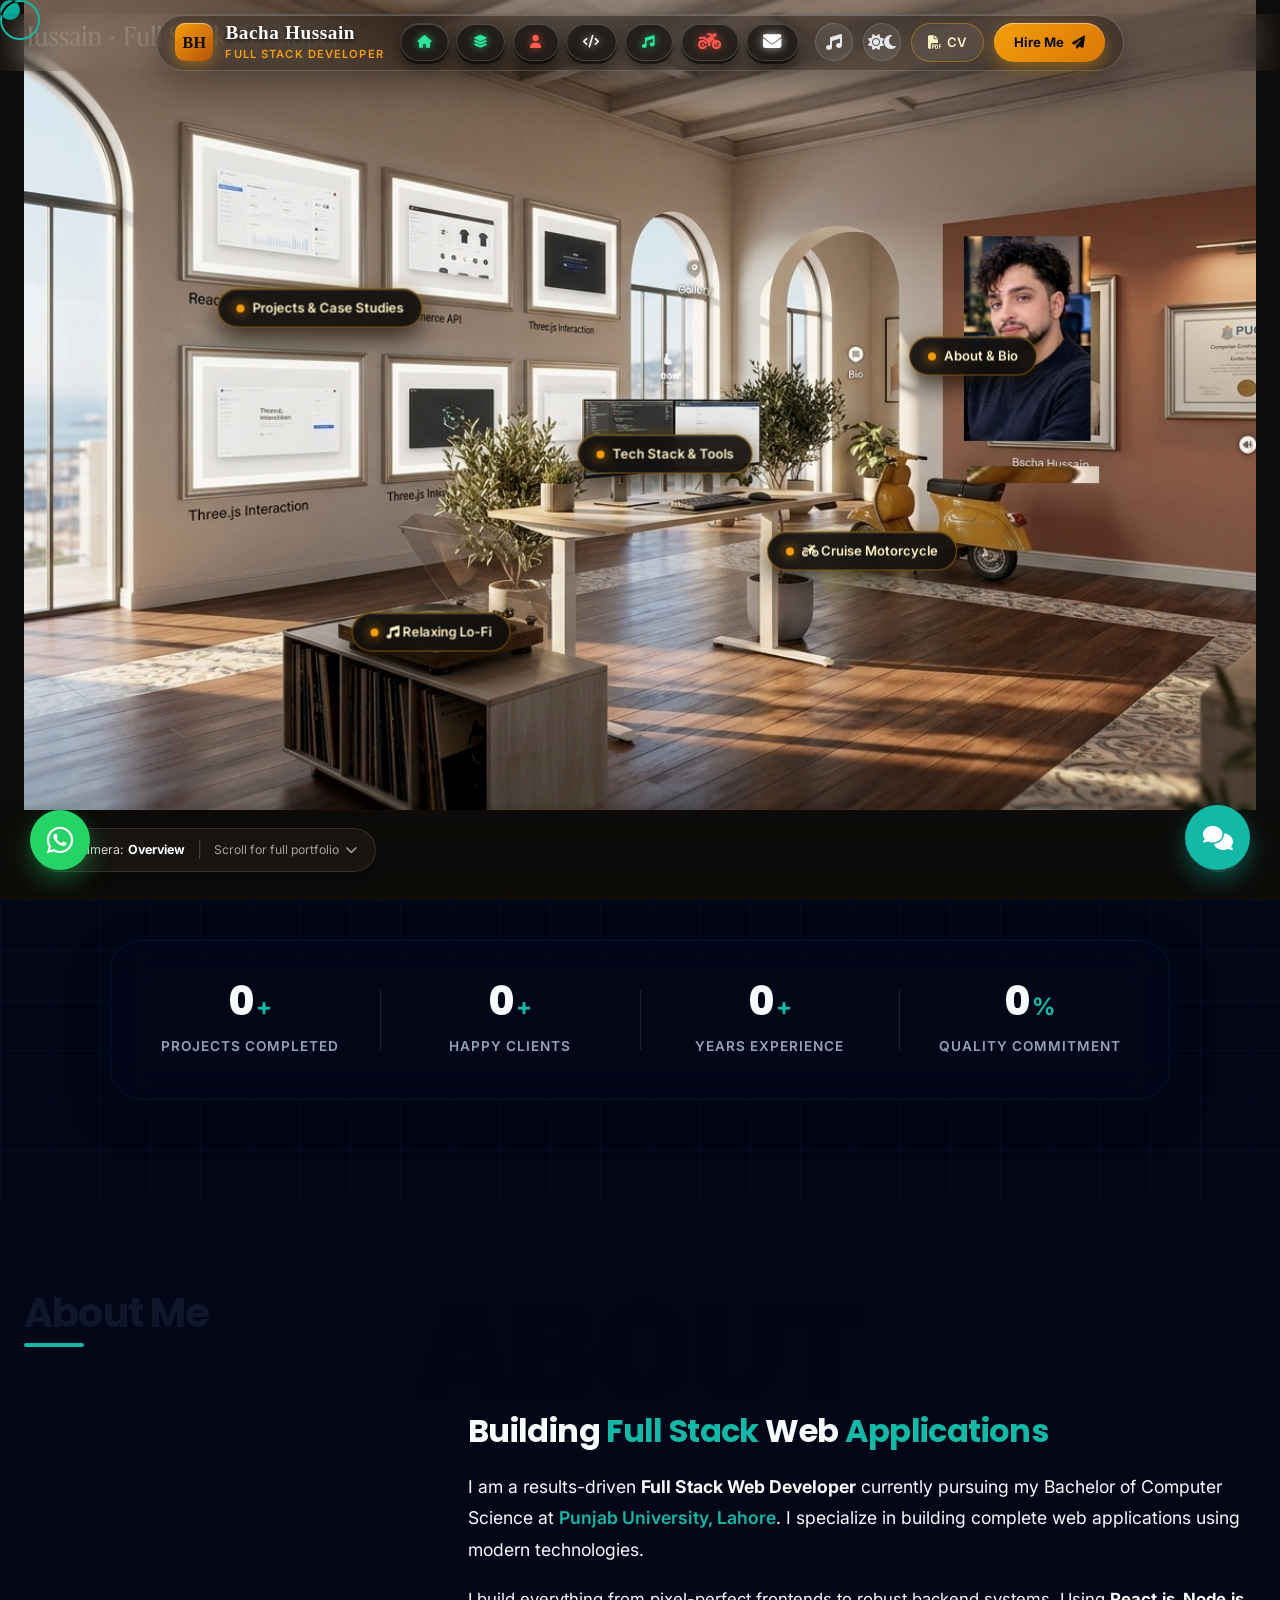
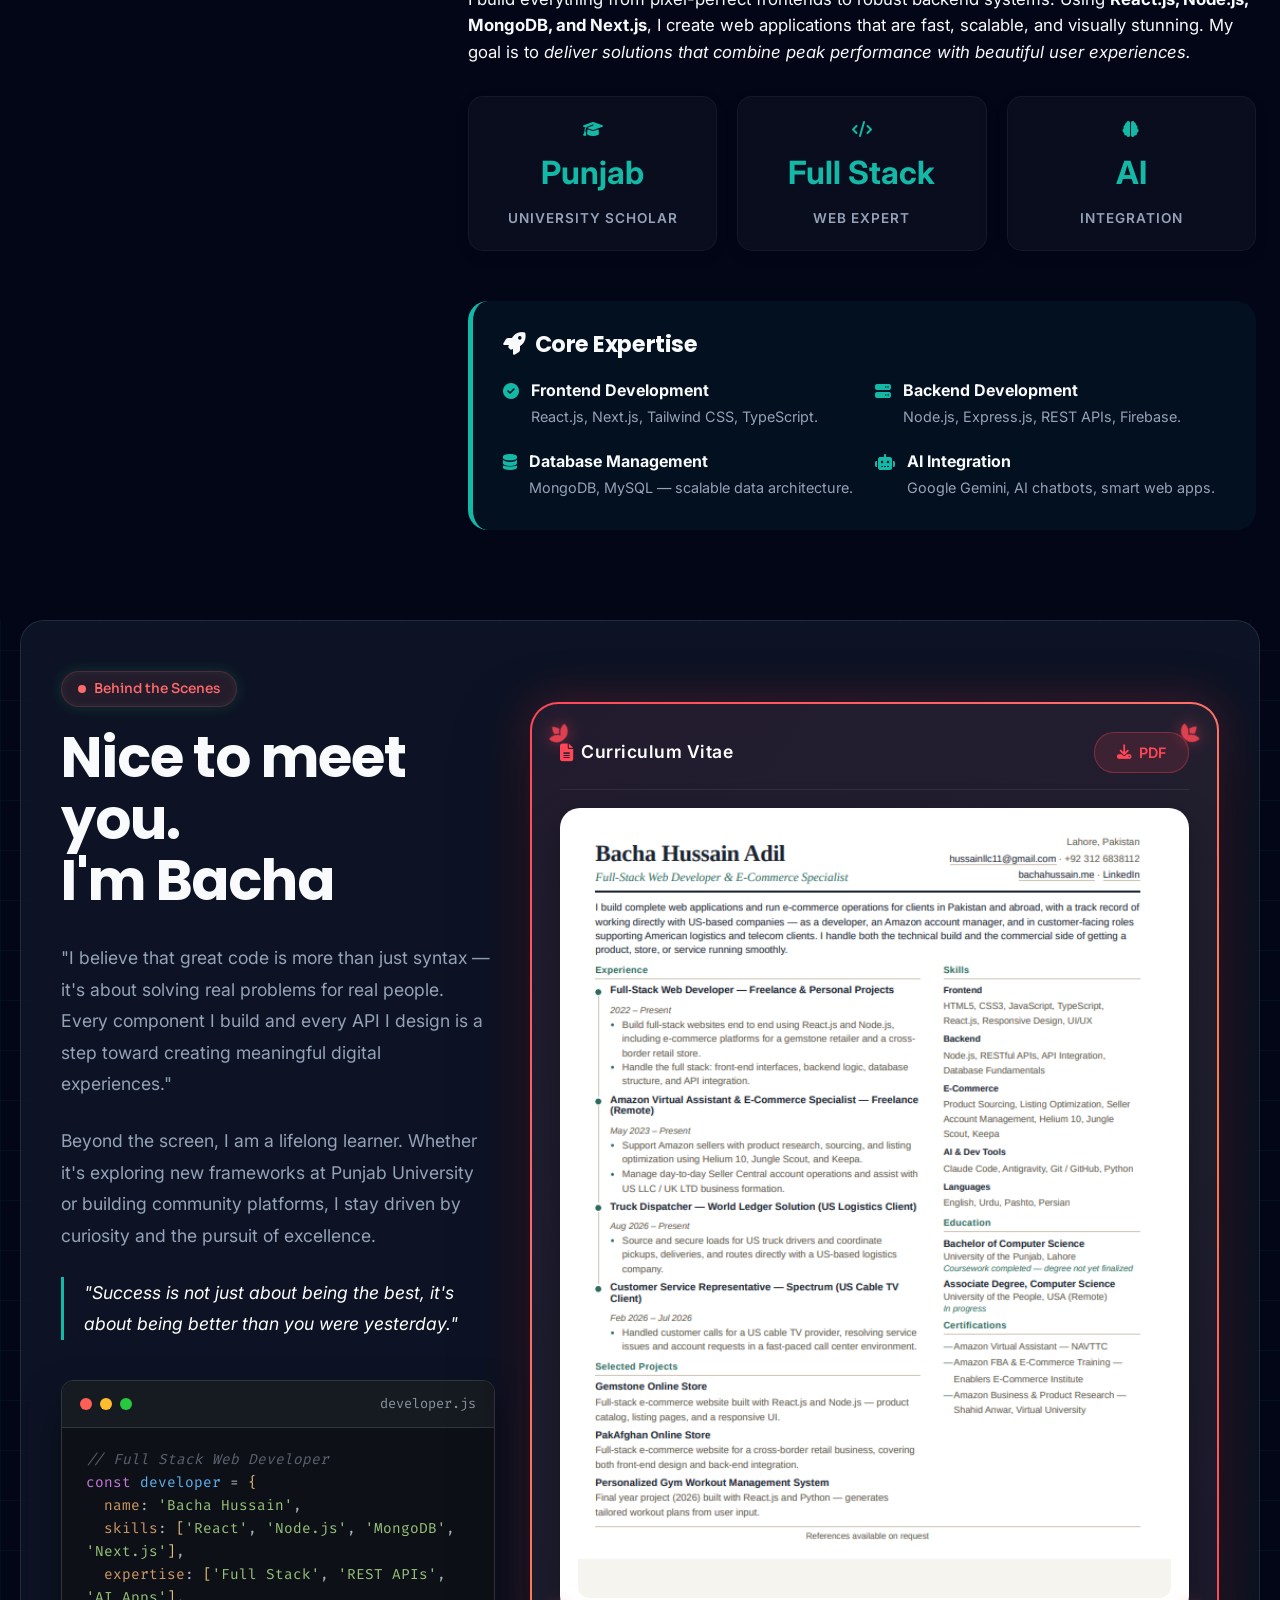
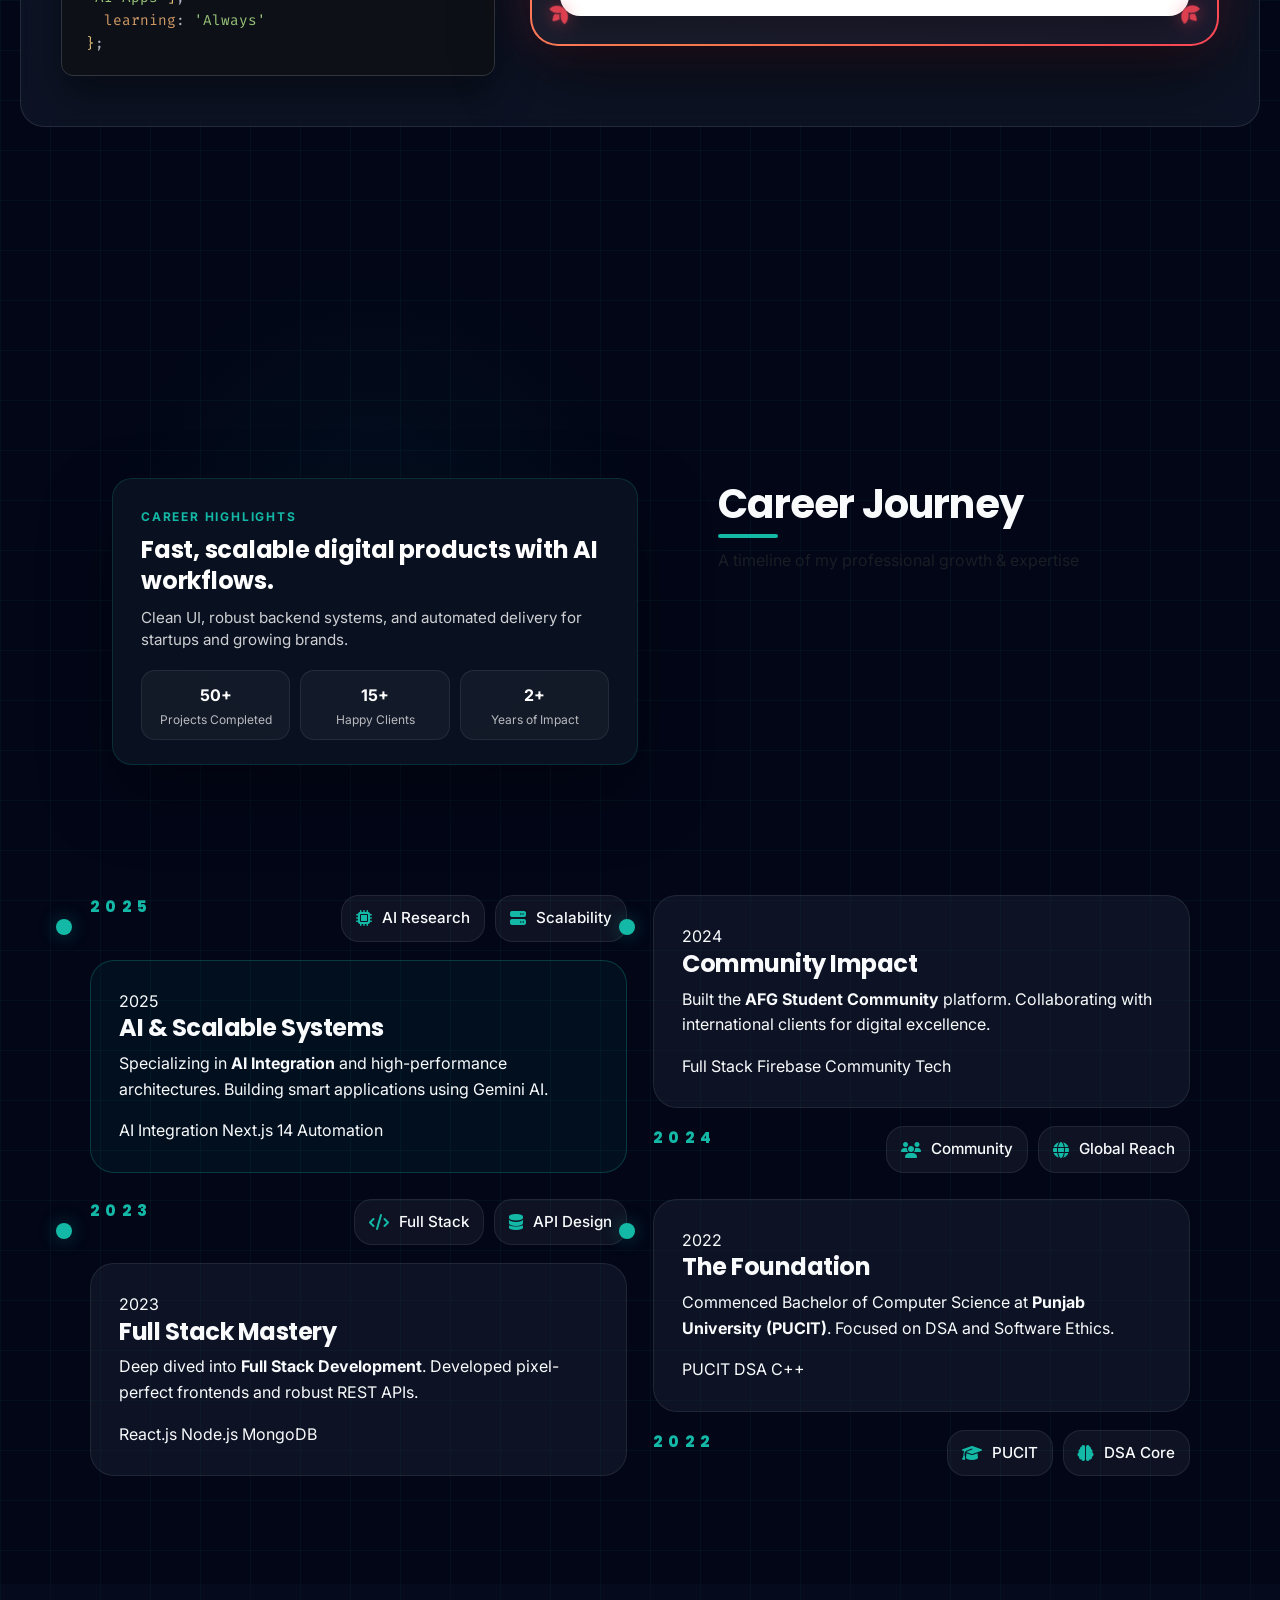
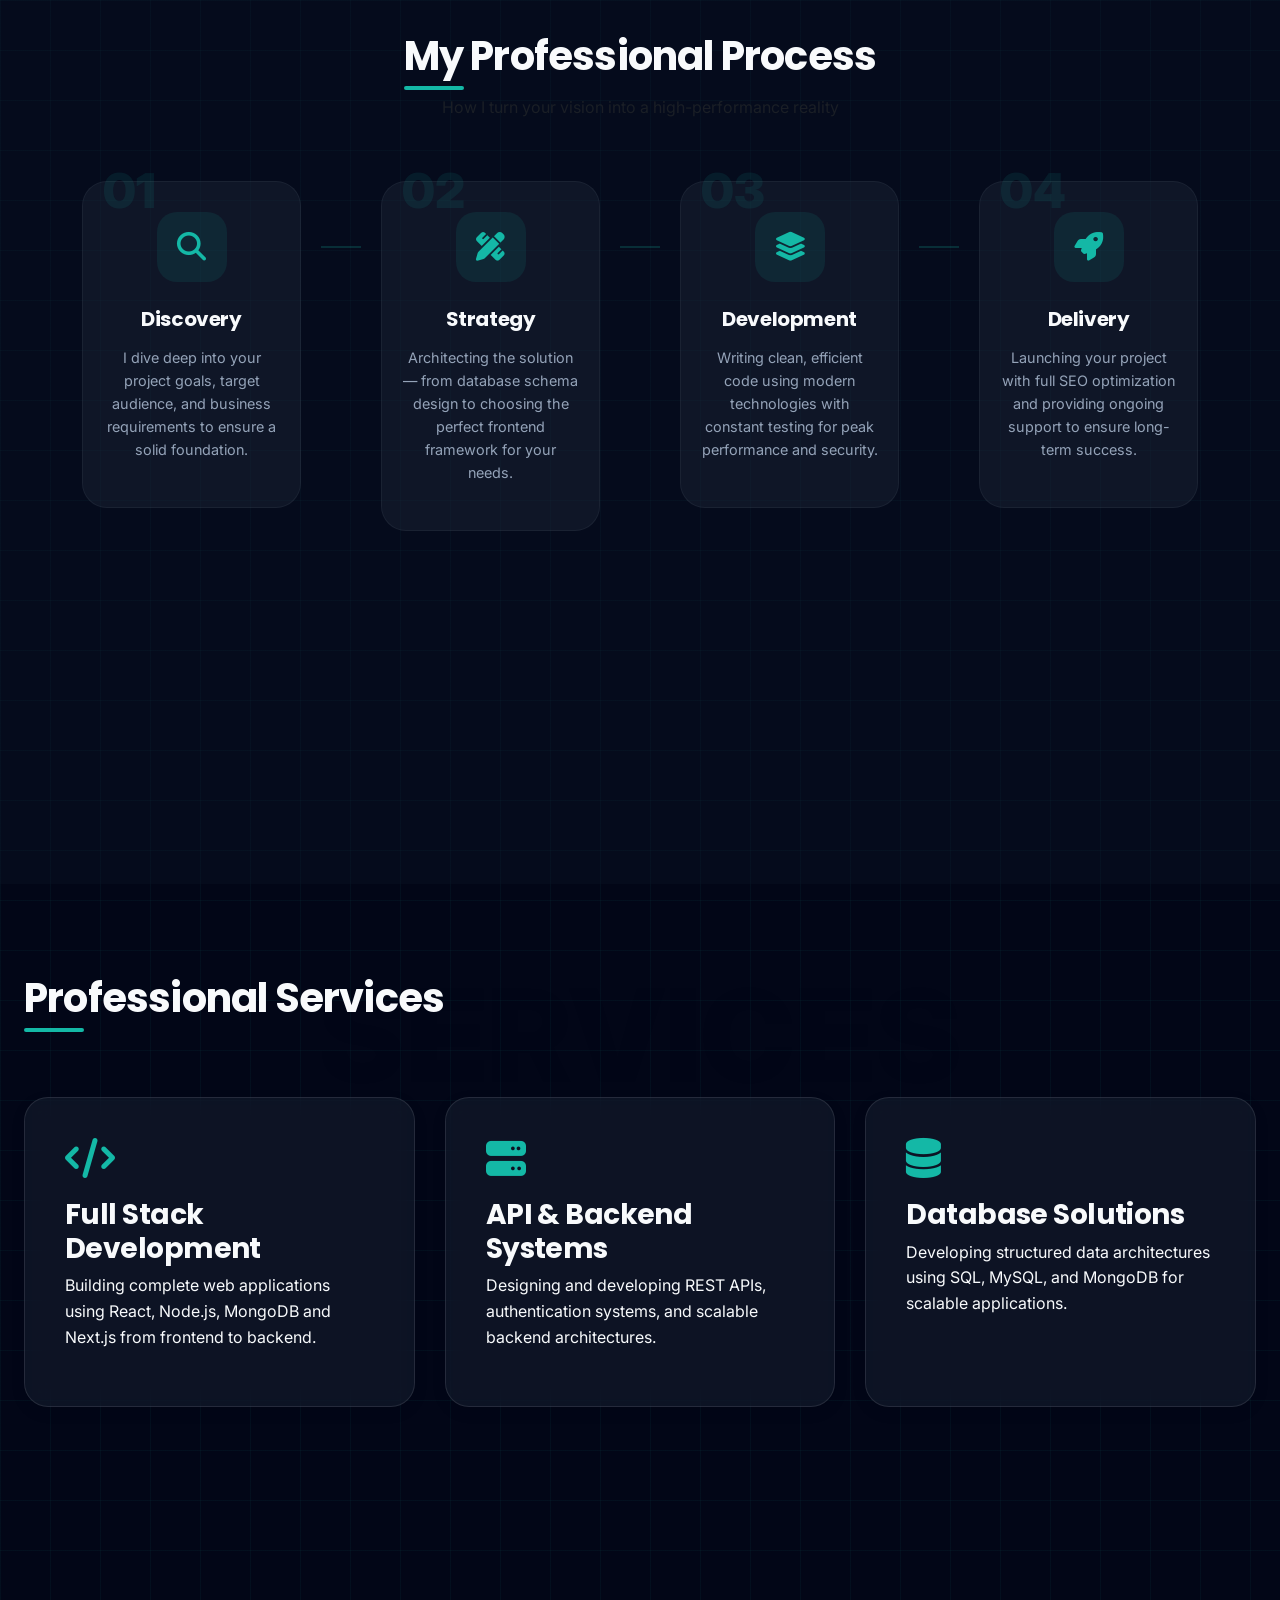
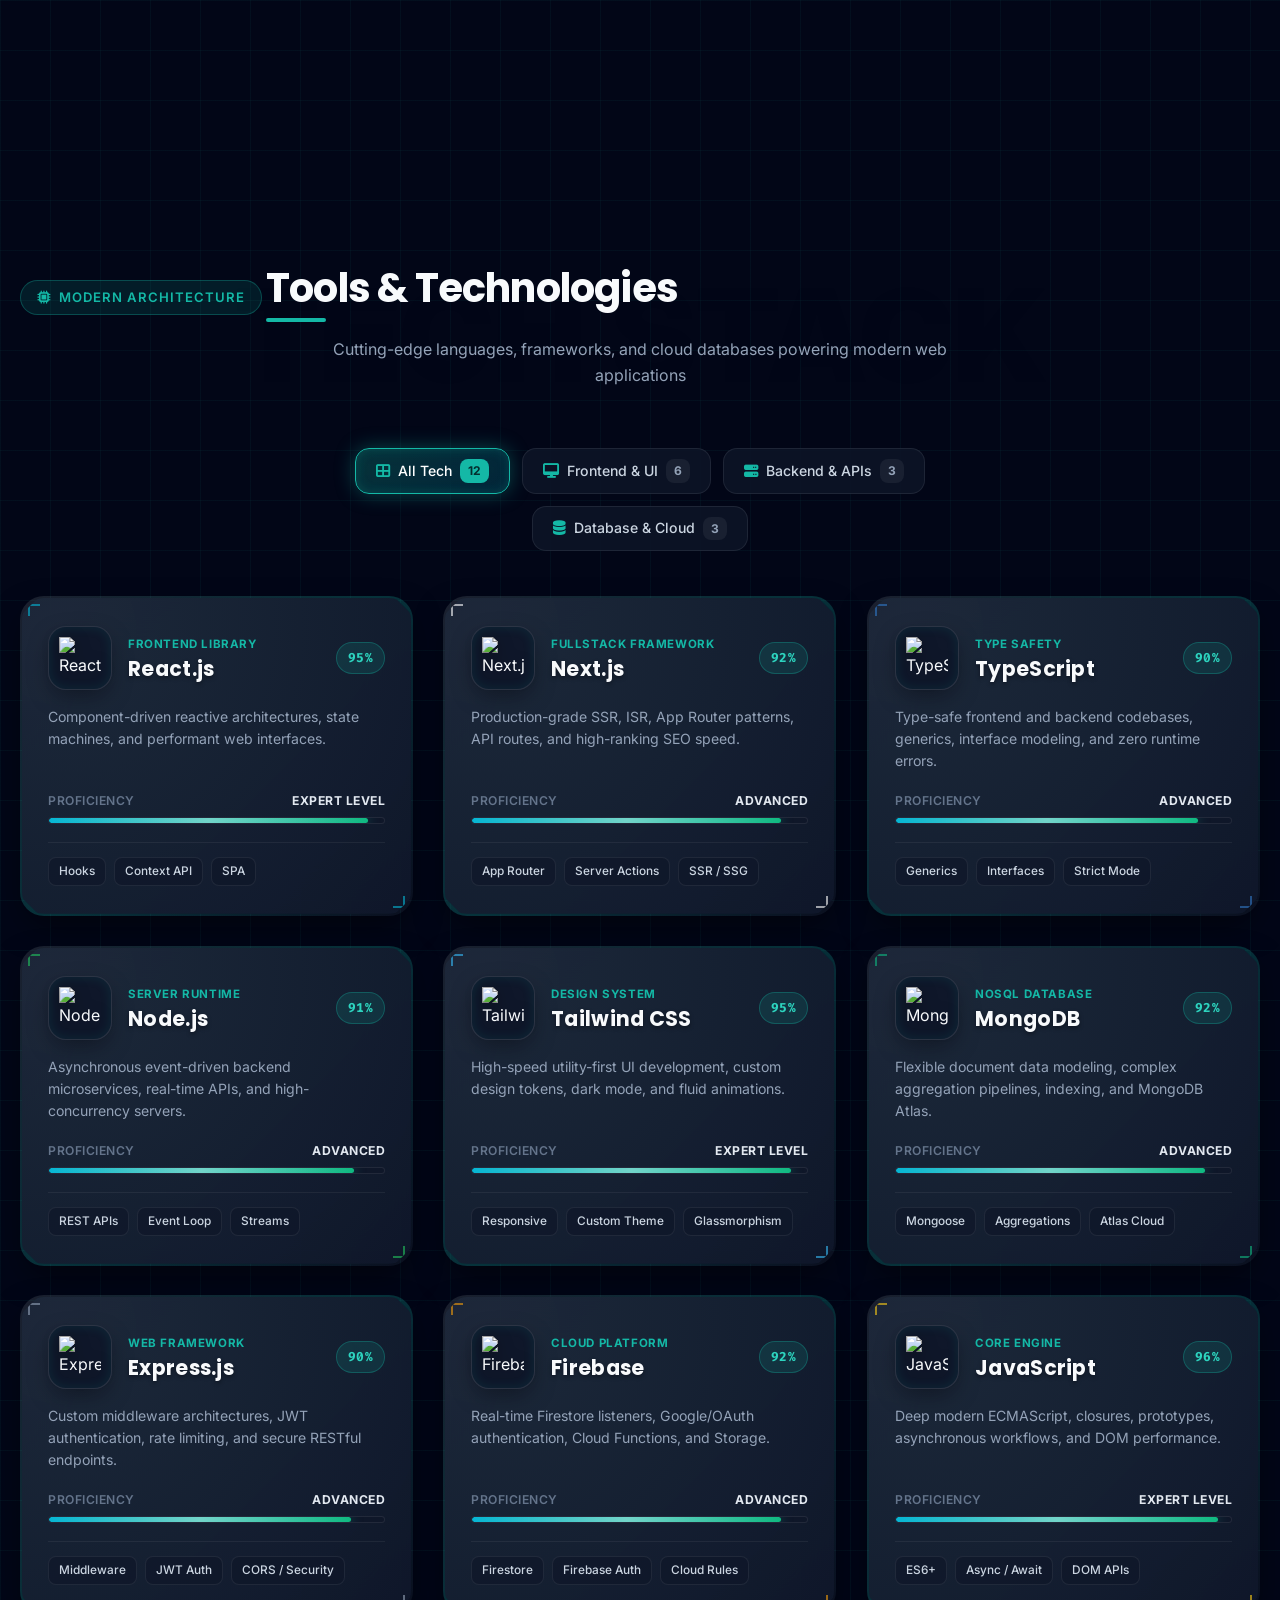
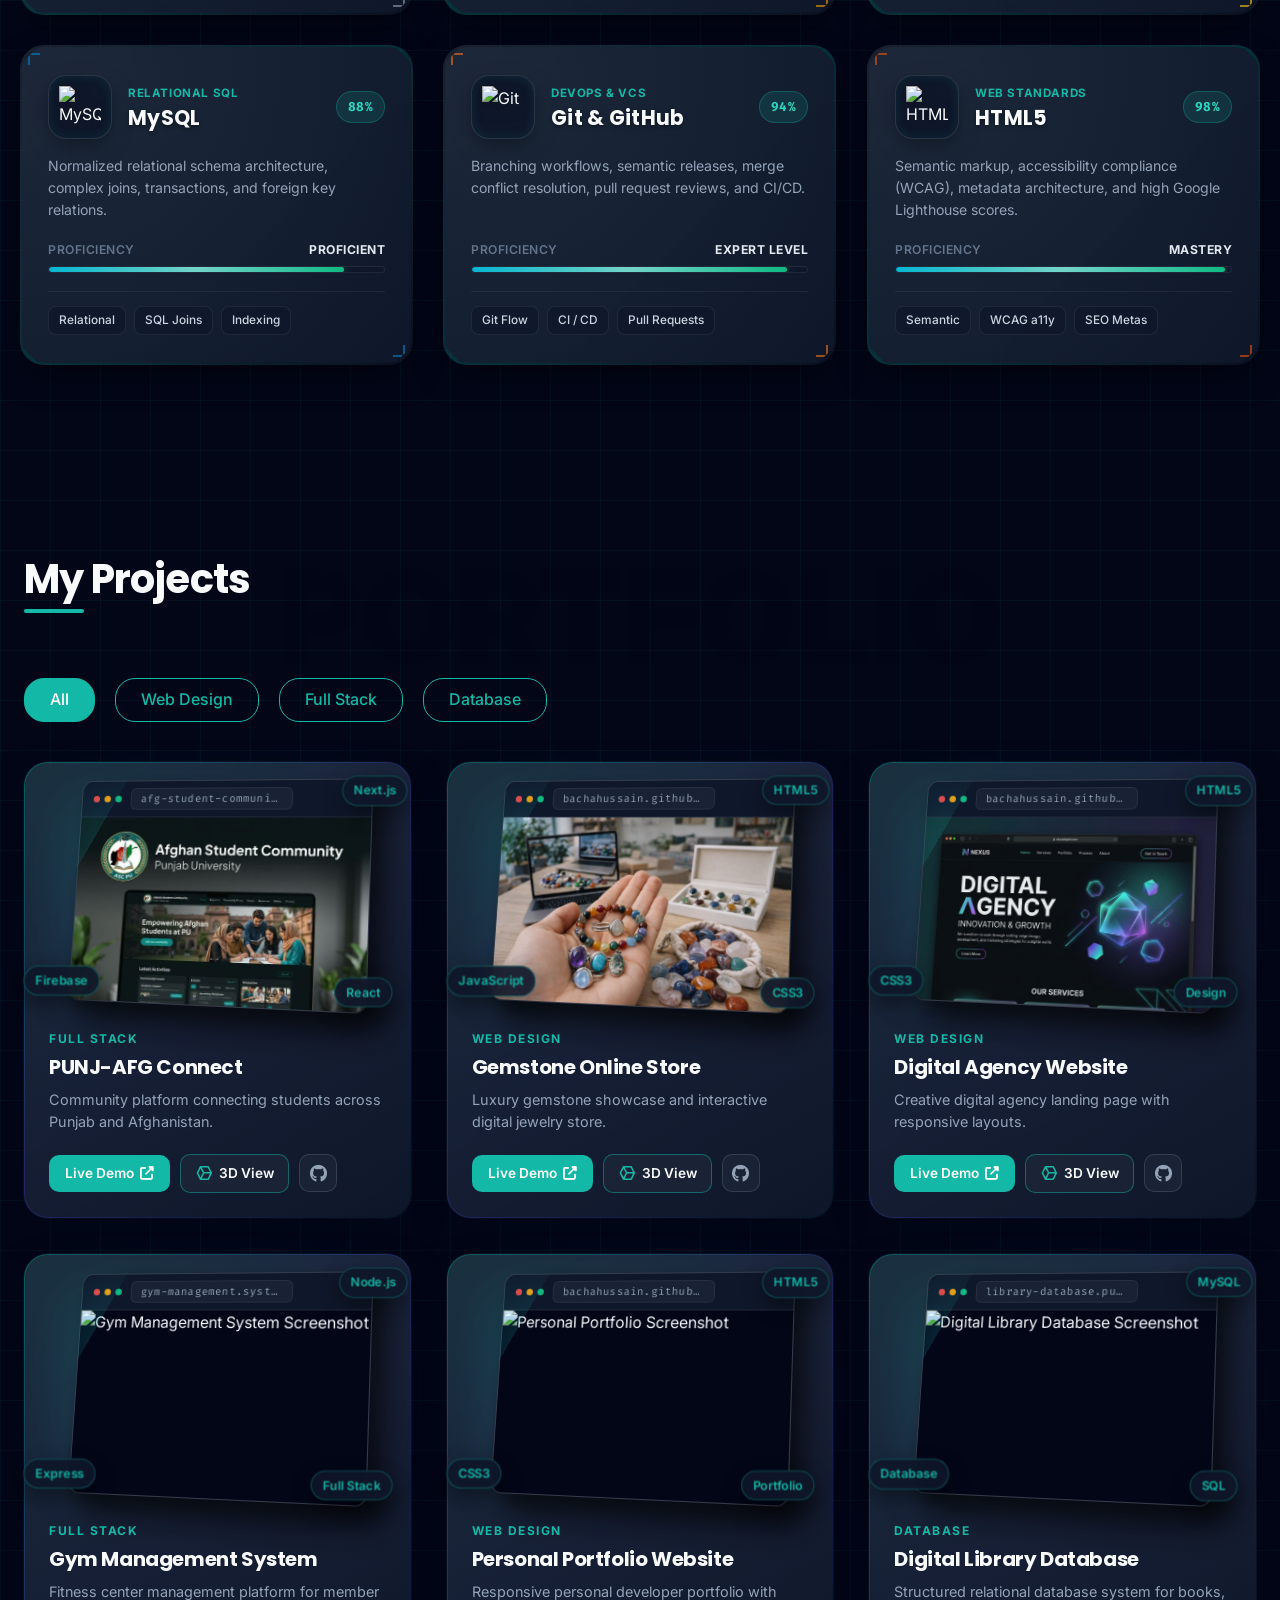
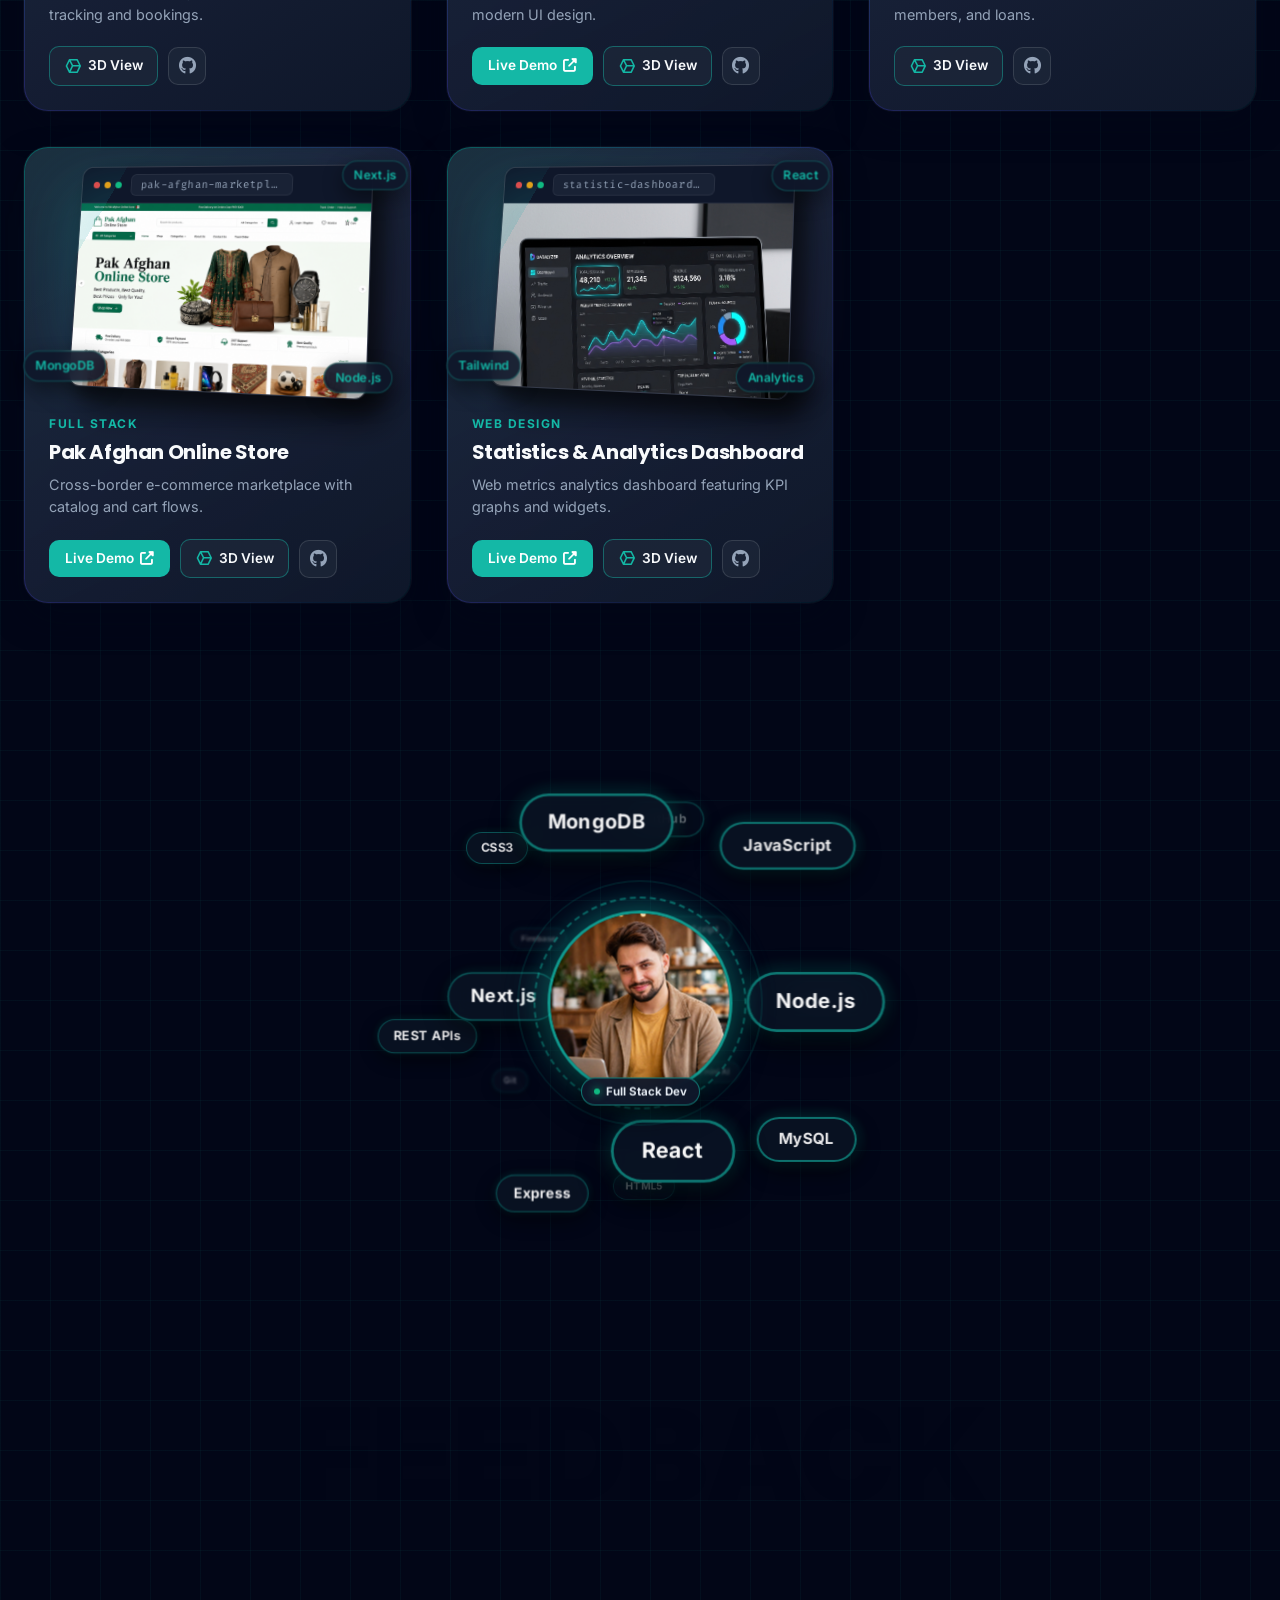
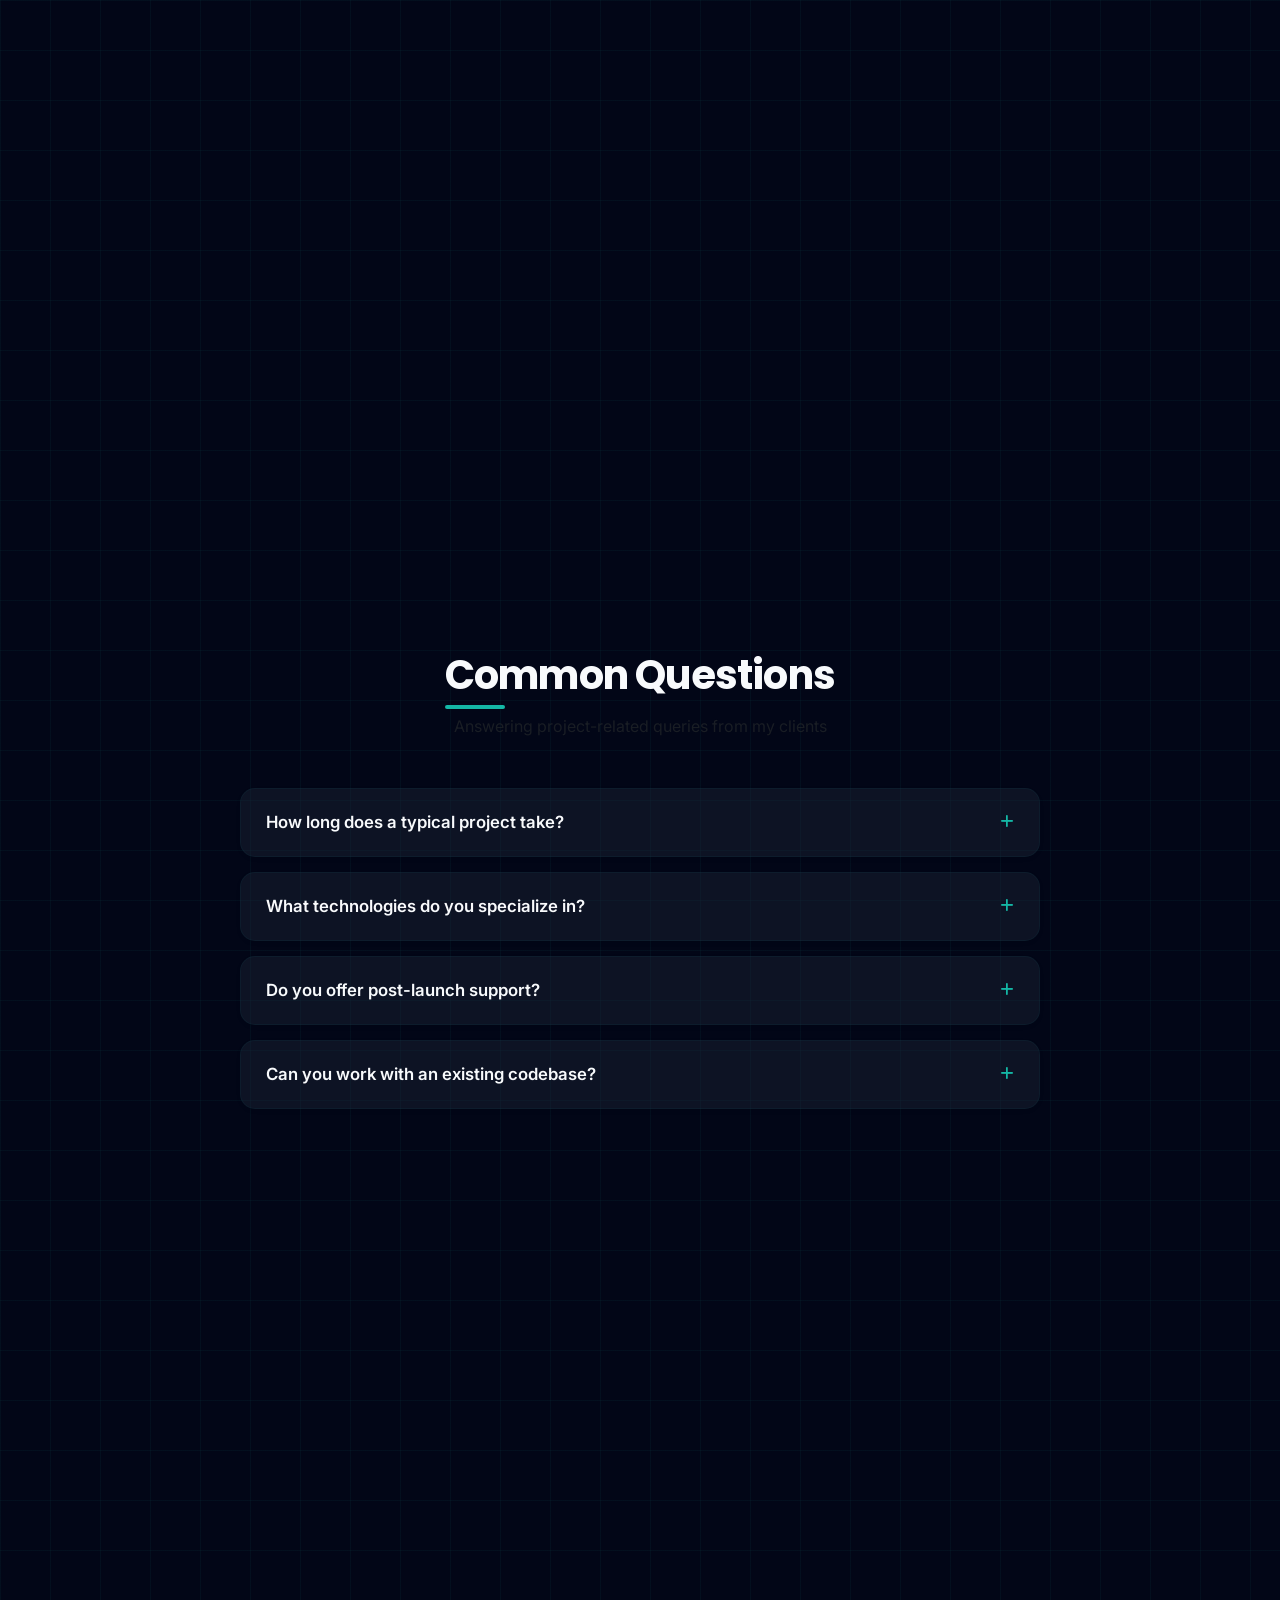
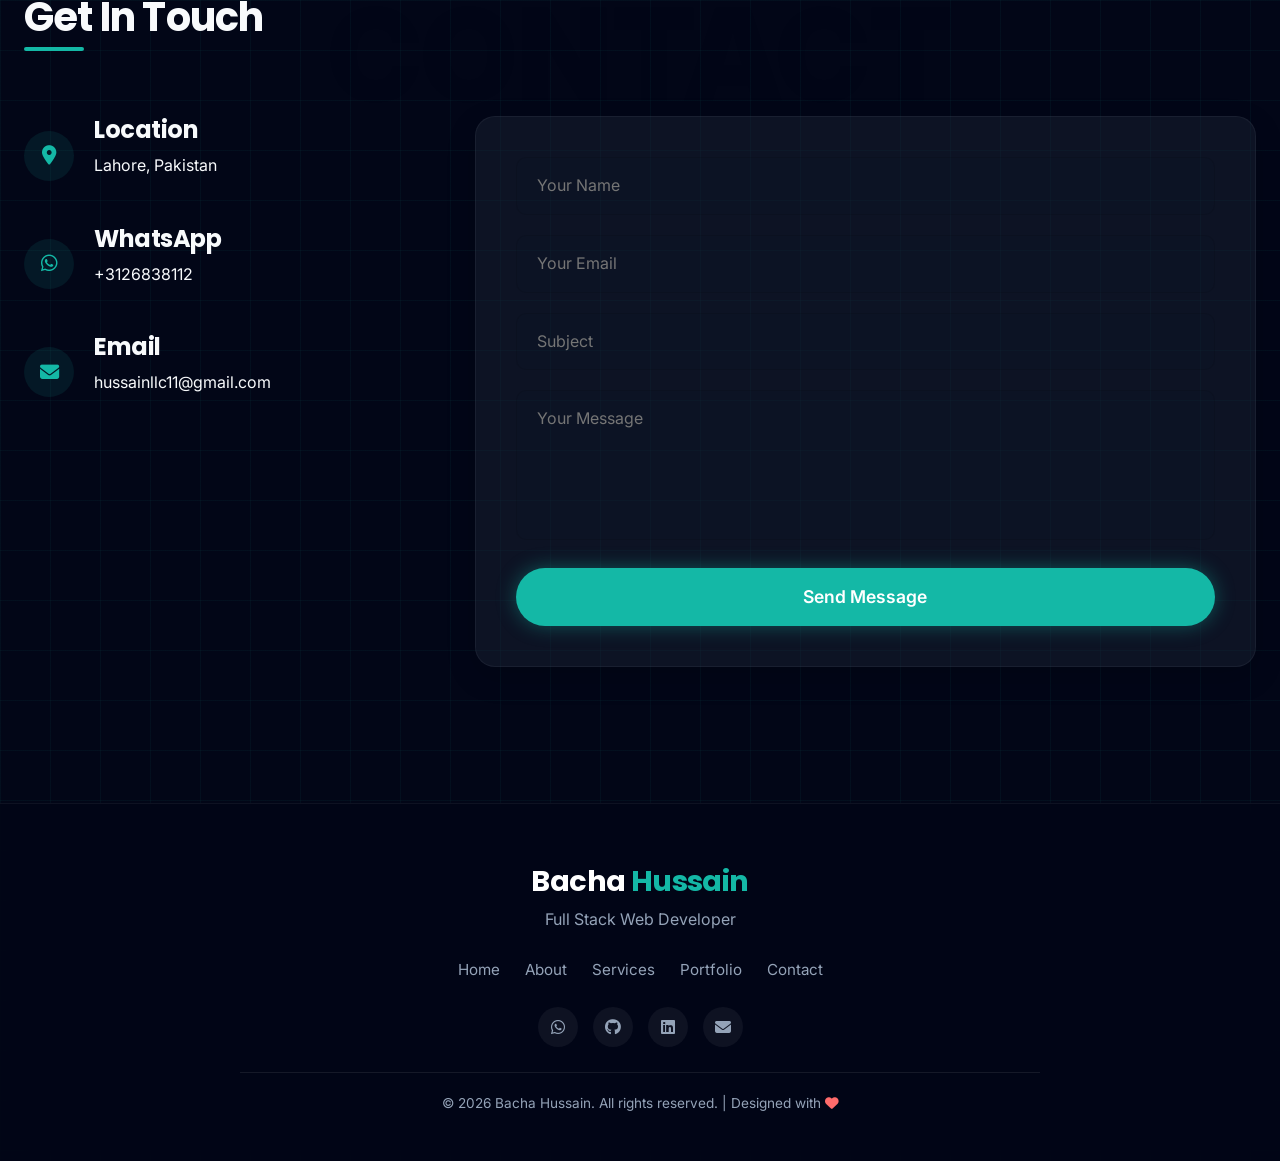
==== commit 43e1bee5: "feat: floating warm glass 3D HUD, restore tactile .nav-3d-key buttons, remove PUCIT degree button, a" ====
--- a/index.html
+++ b/index.html
@@ -154,46 +154,72 @@
             <i class="fas fa-comments"></i>
         </button>
 
-        <!-- Unified Luxury 3D Virtual Studio Top Navigation Bar -->
+        <!-- Floating Warm Glass 3D HUD Navigation (Matches Room Daylight Environment) -->
         <header class="top-navbar studio-unified-navbar" id="topNavbar" role="banner">
             <div class="studio-navbar-container">
-                <!-- LEFT: Modern Minimalist Brand -->
+                <!-- LEFT: Brand Tag -->
                 <a href="#home" class="studio-brand-link" aria-label="Bacha Hussain - Home">
                     <span class="studio-brand-badge">BH</span>
                     <div class="studio-brand-meta">
                         <span class="studio-brand-name">Bacha Hussain</span>
-                        <span class="studio-brand-tagline">Full Stack Developer • PUCIT</span>
+                        <span class="studio-brand-tagline">Full Stack Developer</span>
                     </div>
                 </a>
 
-                <!-- CENTER: 3D Studio Spatial Waypoint Navigation (Glassmorphic 3D Buttons) -->
-                <nav class="studio-waypoints-nav" aria-label="3D Studio Waypoints">
-                    <button class="studio-waypoint-btn active" data-waypoint="overview" title="Full Studio Overview">
-                        <i class="fas fa-compass"></i><span>Studio Overview</span>
-                    </button>
-                    <button class="studio-waypoint-btn" data-waypoint="projects" title="Inspect Projects Wall">
-                        <i class="fas fa-th-large"></i><span>Projects Wall</span>
-                    </button>
-                    <button class="studio-waypoint-btn" data-waypoint="portrait" title="Inspect About Me & Bio">
-                        <i class="fas fa-user-tie"></i><span>About &amp; Bio</span>
-                    </button>
-                    <button class="studio-waypoint-btn" data-waypoint="pucit" title="Inspect PUCIT Academic Degree">
-                        <i class="fas fa-graduation-cap"></i><span>PUCIT Degree</span>
-                    </button>
-                    <button class="studio-waypoint-btn" data-waypoint="desk" title="Inspect Workstation Tech Stack">
-                        <i class="fas fa-code"></i><span>Workstation</span>
-                    </button>
-                    <button class="studio-waypoint-btn" data-waypoint="lounge" title="Relaxing Lo-Fi Turntable">
-                        <i class="fas fa-record-vinyl"></i><span>Vinyl Lounge</span>
-                    </button>
+                <!-- CENTER: Tactile 3D Pill Key Navigation (.nav-3d-key system) -->
+                <nav class="navbar-nav-center studio-3d-key-nav" aria-label="Studio 3D Navigation">
+                    <ul class="nav-3d-list">
+                        <li>
+                            <button type="button" class="nav-link nav-3d-key active studio-waypoint-btn" data-color="green" data-waypoint="overview" title="Full Studio Overview">
+                                <i class="fas fa-house nav-key-icon"></i>
+                                <span class="nav-key-label">Overview</span>
+                            </button>
+                        </li>
+                        <li>
+                            <button type="button" class="nav-link nav-3d-key studio-waypoint-btn" data-color="green" data-waypoint="projects" title="Projects Gallery Wall">
+                                <i class="fas fa-layer-group nav-key-icon"></i>
+                                <span class="nav-key-label">Projects</span>
+                            </button>
+                        </li>
+                        <li>
+                            <button type="button" class="nav-link nav-3d-key studio-waypoint-btn" data-color="red" data-waypoint="portrait" title="About & Bio">
+                                <i class="fas fa-user nav-key-icon"></i>
+                                <span class="nav-key-label">About</span>
+                            </button>
+                        </li>
+                        <li>
+                            <button type="button" class="nav-link nav-3d-key studio-waypoint-btn" data-color="black" data-waypoint="desk" title="Workstation Tech Stack">
+                                <i class="fas fa-code nav-key-icon"></i>
+                                <span class="nav-key-label">Workstation</span>
+                            </button>
+                        </li>
+                        <li>
+                            <button type="button" class="nav-link nav-3d-key studio-waypoint-btn" data-color="green" data-waypoint="lounge" title="Relaxing Lo-Fi Turntable">
+                                <i class="fas fa-music nav-key-icon"></i>
+                                <span class="nav-key-label">Lounge</span>
+                            </button>
+                        </li>
+                        <li>
+                            <button type="button" class="nav-link nav-3d-key" data-color="red" id="navMotorcycleDriveBtn" title="Drive Motorcycle Across Room">
+                                <i class="fas fa-motorcycle nav-key-icon"></i>
+                                <span class="nav-key-label">Motorcycle</span>
+                            </button>
+                        </li>
+                        <li>
+                            <a href="#contact" class="nav-link nav-3d-key" data-color="black" title="Contact Me">
+                                <i class="fas fa-envelope nav-key-icon"></i>
+                                <span class="nav-key-label">Contact</span>
+                            </a>
+                        </li>
+                    </ul>
                 </nav>
 
-                <!-- RIGHT: Actions, Theme, Music, CV & Contact -->
+                <!-- RIGHT: Music, CV, Hire Me & Theme -->
                 <div class="studio-navbar-actions">
-                    <button type="button" class="studio-icon-btn" id="headerMusicToggle" title="Toggle Relaxing Lo-Fi Music" aria-label="Toggle Ambient Sound">
+                    <button type="button" class="studio-icon-btn" id="headerMusicToggle" title="Toggle Relaxing Lo-Fi Music" aria-label="Toggle Lo-Fi Ambient Sound">
                         <i class="fas fa-music"></i>
                     </button>
-                    <button type="button" class="studio-icon-btn" id="theme-toggle" title="Switch Dark/Light Theme" aria-label="Switch Theme">
+                    <button type="button" class="studio-icon-btn" id="theme-toggle" title="Switch Theme" aria-label="Switch Theme">
                         <i class="fas fa-sun theme-icon-sun"></i>
                         <i class="fas fa-moon theme-icon-moon"></i>
                     </button>
@@ -204,7 +230,6 @@
                         <span>Hire Me</span>
                         <i class="fas fa-paper-plane"></i>
                     </a>
-                    <!-- Mobile Hamburger -->
                     <button type="button" class="studio-mobile-hamburger" id="navHamburger" aria-label="Toggle Menu" aria-expanded="false" aria-controls="navDropdownPanel">
                         <span class="hamburger-bar"></span>
                         <span class="hamburger-bar"></span>
@@ -218,12 +243,12 @@
                 <div class="studio-mobile-waypoints">
                     <div class="studio-mobile-section-label">3D Studio Waypoints</div>
                     <div class="studio-mobile-grid">
-                        <button class="studio-waypoint-btn active" data-waypoint="overview"><i class="fas fa-compass"></i><span>Overview</span></button>
-                        <button class="studio-waypoint-btn" data-waypoint="projects"><i class="fas fa-th-large"></i><span>Projects Wall</span></button>
-                        <button class="studio-waypoint-btn" data-waypoint="portrait"><i class="fas fa-user-tie"></i><span>About &amp; Bio</span></button>
-                        <button class="studio-waypoint-btn" data-waypoint="pucit"><i class="fas fa-graduation-cap"></i><span>PUCIT Degree</span></button>
-                        <button class="studio-waypoint-btn" data-waypoint="desk"><i class="fas fa-code"></i><span>Workstation</span></button>
-                        <button class="studio-waypoint-btn" data-waypoint="lounge"><i class="fas fa-record-vinyl"></i><span>Vinyl Lounge</span></button>
+                        <button class="nav-3d-key active studio-waypoint-btn" data-color="green" data-waypoint="overview"><i class="fas fa-house"></i><span>Overview</span></button>
+                        <button class="nav-3d-key studio-waypoint-btn" data-color="green" data-waypoint="projects"><i class="fas fa-layer-group"></i><span>Projects</span></button>
+                        <button class="nav-3d-key studio-waypoint-btn" data-color="red" data-waypoint="portrait"><i class="fas fa-user"></i><span>About</span></button>
+                        <button class="nav-3d-key studio-waypoint-btn" data-color="black" data-waypoint="desk"><i class="fas fa-code"></i><span>Workstation</span></button>
+                        <button class="nav-3d-key studio-waypoint-btn" data-color="green" data-waypoint="lounge"><i class="fas fa-music"></i><span>Lounge</span></button>
+                        <button class="nav-3d-key" data-color="red" id="mobileMotorcycleBtn"><i class="fas fa-motorcycle"></i><span>Ride Vespa</span></button>
                     </div>
                     <div class="studio-mobile-section-label" style="margin-top: 14px;">Explore Portfolio</div>
                     <div class="studio-mobile-links">
@@ -269,13 +294,7 @@
                             </div>
                         </div>
 
-                        <!-- 3. Framed PUCIT Academic Degree -->
-                        <div class="studio-hotspot hotspot-pucit" data-action="pucit" title="Click to inspect PUCIT Degree">
-                            <div class="studio-hotspot-inner">
-                                <span class="studio-hotspot-dot"></span>
-                                <span>PUCIT Degree</span>
-                            </div>
-                        </div>
+                        
 
                         <!-- 4. Standing Workstation Desk -->
                         <div class="studio-hotspot hotspot-desk" data-action="desk" title="Click to inspect Tech Stack & Tools">
@@ -293,11 +312,17 @@
                             </div>
                         </div>
 
-                        <!-- 6. Vespa Transport -->
-                        <div class="studio-hotspot hotspot-vespa" data-action="vespa" title="Jump to Contact & Hire Me">
+                        
+                        <!-- Interactive Moving Motorcycle (Yellow Vespa Scooter) -->
+                        <div class="studio-vespa-animator" id="studioVespaMotorcycle" data-action="vespa" title="Click to drive motorcycle across the room!">
+                            <div class="vespa-headlight-glow"></div>
+                        </div>
+
+                        <!-- 6. Motorcycle Cruise Hotspot -->
+                        <div class="studio-hotspot hotspot-vespa" data-action="vespa" id="vespaHotspot" title="Click to drive motorcycle across the room!">
                             <div class="studio-hotspot-inner">
                                 <span class="studio-hotspot-dot"></span>
-                                <span>Hire Me · Contact</span>
+                                <span><i class="fas fa-motorcycle"></i> Cruise Motorcycle</span>
                             </div>
                         </div>
                     </div>
--- a/studio-3d.css
+++ b/studio-3d.css
@@ -1024,3 +1024,180 @@
   height: 100vh !important;
   min-height: 100vh !important;
 }
+
+
+/* ==========================================================================
+   FLOATING WARM GLASS 3D HUD (MATCHES DAYLIGHT ROOM ENVIRONMENT)
+   ========================================================================== */
+.studio-unified-navbar {
+  position: fixed !important;
+  top: 14px !important;
+  left: 0 !important;
+  right: 0 !important;
+  z-index: 1000 !important;
+  width: 100% !important;
+  height: auto !important;
+  min-height: auto !important;
+  max-height: none !important;
+  background: transparent !important;
+  box-shadow: none !important;
+  border: none !important;
+  display: flex !important;
+  justify-content: center !important;
+  padding: 0 16px !important;
+  pointer-events: none !important;
+}
+
+.studio-unified-navbar::after {
+  display: none !important;
+  content: none !important;
+}
+
+.studio-navbar-container {
+  pointer-events: auto !important;
+  width: auto !important;
+  max-width: 1480px !important;
+  background: rgba(28, 22, 17, 0.48) !important;
+  backdrop-filter: blur(20px) !important;
+  -webkit-backdrop-filter: blur(20px) !important;
+  border: 1px solid rgba(255, 255, 255, 0.18) !important;
+  border-radius: 9999px !important;
+  padding: 6px 18px !important;
+  display: flex !important;
+  align-items: center !important;
+  justify-content: space-between !important;
+  gap: 16px !important;
+  box-shadow: 0 12px 36px rgba(0, 0, 0, 0.35), inset 0 1px 0 rgba(255, 255, 255, 0.22) !important;
+  transition: all 0.3s cubic-bezier(0.22, 1, 0.36, 1) !important;
+}
+
+.studio-navbar-container:hover {
+  background: rgba(28, 22, 17, 0.68) !important;
+  box-shadow: 0 16px 44px rgba(0, 0, 0, 0.48), inset 0 1px 0 rgba(255, 255, 255, 0.3) !important;
+}
+
+/* Studio Hero Stage Fill Screen Without Heavy Dark Bar Offset */
+.studio-hero-section {
+  padding-top: 0 !important;
+  height: 100vh !important;
+  min-height: 100vh !important;
+}
+
+/* 3D Key Navigation List in Studio HUD */
+.studio-3d-key-nav .nav-3d-list {
+  display: flex !important;
+  align-items: center !important;
+  gap: 8px !important;
+  list-style: none !important;
+  margin: 0 !important;
+  padding: 0 !important;
+}
+
+.studio-3d-key-nav .nav-3d-key {
+  height: 38px !important;
+  padding: 0 16px !important;
+  border-radius: 9999px !important;
+  display: inline-flex !important;
+  align-items: center !important;
+  justify-content: center !important;
+  gap: 7px !important;
+  font-family: 'Inter', sans-serif !important;
+  font-size: 12px !important;
+  font-weight: 600 !important;
+  background: rgba(25, 21, 18, 0.75) !important;
+  border: 1px solid rgba(255, 255, 255, 0.16) !important;
+  color: #e5e7eb !important;
+  box-shadow: inset 0 1px 0 rgba(255, 255, 255, 0.2), 0 3px 0 rgba(0, 0, 0, 0.55), 0 8px 14px rgba(0, 0, 0, 0.4) !important;
+  transition: all 0.25s cubic-bezier(0.22, 1, 0.36, 1) !important;
+  cursor: pointer !important;
+  outline: none !important;
+  text-decoration: none !important;
+  transform: perspective(500px) translateZ(0) !important;
+}
+
+.studio-3d-key-nav .nav-3d-key:hover {
+  transform: perspective(500px) rotateX(8deg) translateY(-2px) !important;
+  box-shadow: inset 0 1px 0 rgba(255, 255, 255, 0.35), 0 5px 0 rgba(0, 0, 0, 0.7), 0 12px 20px rgba(0, 0, 0, 0.45) !important;
+  color: #ffffff !important;
+  border-color: rgba(245, 158, 11, 0.5) !important;
+}
+
+.studio-3d-key-nav .nav-3d-key:active {
+  transform: translateY(2px) !important;
+  box-shadow: inset 0 1px 0 rgba(255, 255, 255, 0.1), 0 1px 0 rgba(0, 0, 0, 0.6) !important;
+}
+
+.studio-3d-key-nav .nav-3d-key.active {
+  background: linear-gradient(135deg, #fef3c7 0%, #fde68a 100%) !important;
+  color: #1c1917 !important;
+  border-color: #f59e0b !important;
+  box-shadow: 0 4px 14px rgba(245, 158, 11, 0.4), inset 0 1px 0 rgba(255, 255, 255, 0.6) !important;
+}
+
+.studio-3d-key-nav .nav-3d-key.active .nav-key-icon {
+  color: #b45309 !important;
+}
+
+/* ==========================================================================
+   ANIMATED 3D MOTORCYCLE (YELLOW VESPA SCOOTER IN ROOM)
+   ========================================================================== */
+.studio-vespa-animator {
+  position: absolute;
+  top: 59%;
+  left: 63%;
+  width: 25%;
+  height: 33%;
+  z-index: 25;
+  pointer-events: auto;
+  cursor: pointer;
+  animation: vespaRumble 1.4s infinite ease-in-out;
+  transition: transform 0.4s ease;
+}
+
+.studio-vespa-animator:hover {
+  transform: scale(1.03);
+}
+
+.studio-vespa-animator.driving {
+  animation: vespaDriveRide 2.4s cubic-bezier(0.25, 0.8, 0.25, 1) forwards !important;
+}
+
+@keyframes vespaRumble {
+  0%, 100% { transform: translate(0, 0) rotate(0deg); }
+  25% { transform: translate(0.6px, -1px) rotate(0.2deg); }
+  50% { transform: translate(-0.6px, 0.6px) rotate(-0.2deg); }
+  75% { transform: translate(0.8px, -0.6px) rotate(0.1deg); }
+}
+
+@keyframes vespaDriveRide {
+  0% { transform: translate3d(0, 0, 0) scale(1); filter: drop-shadow(0 6px 14px rgba(0,0,0,0.4)); }
+  20% { transform: translate3d(-140px, 15px, 0) scale(1.08) rotate(-1deg); filter: drop-shadow(0 14px 26px rgba(0,0,0,0.55)); }
+  50% { transform: translate3d(-380px, 40px, 0) scale(1.22) rotate(1deg); filter: drop-shadow(0 22px 38px rgba(0,0,0,0.65)); }
+  80% { transform: translate3d(-560px, 58px, 0) scale(1.32) rotate(-0.5deg); filter: drop-shadow(0 28px 46px rgba(0,0,0,0.7)); }
+  100% { transform: translate3d(-750px, 75px, 0) scale(1.4) rotate(0deg); filter: drop-shadow(0 34px 54px rgba(0,0,0,0.75)); }
+}
+
+.vespa-headlight-glow {
+  position: absolute;
+  top: 18%;
+  left: 6%;
+  width: 140px;
+  height: 60px;
+  background: radial-gradient(ellipse at left, rgba(254, 240, 138, 0.7) 0%, rgba(254, 240, 138, 0.2) 45%, transparent 75%);
+  transform: rotate(-15deg);
+  opacity: 0.75;
+  pointer-events: none;
+  filter: blur(4px);
+  animation: headlightFlicker 2.5s infinite ease-in-out;
+}
+
+@keyframes headlightFlicker {
+  0%, 100% { opacity: 0.65; }
+  50% { opacity: 0.95; }
+}
+
+.hotspot-vespa {
+  top: 68%;
+  left: 68%;
+  z-index: 35;
+}
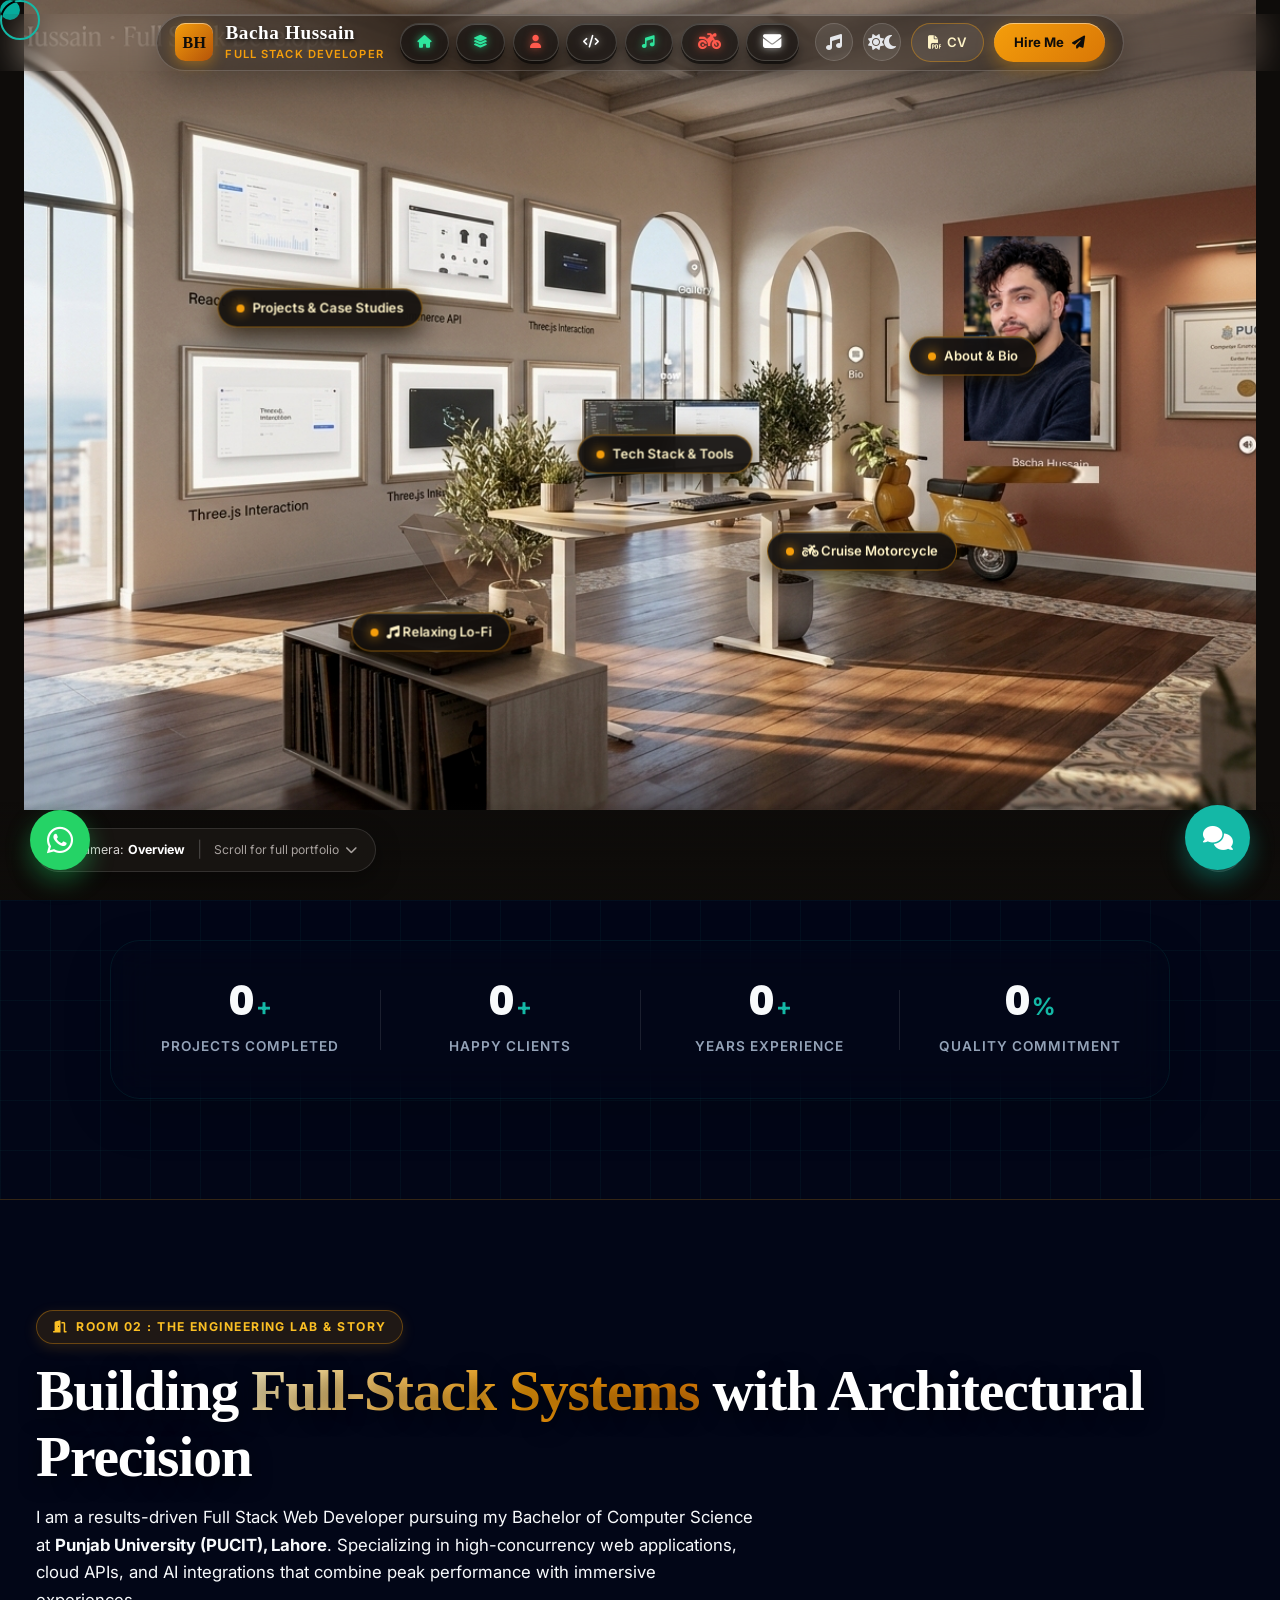
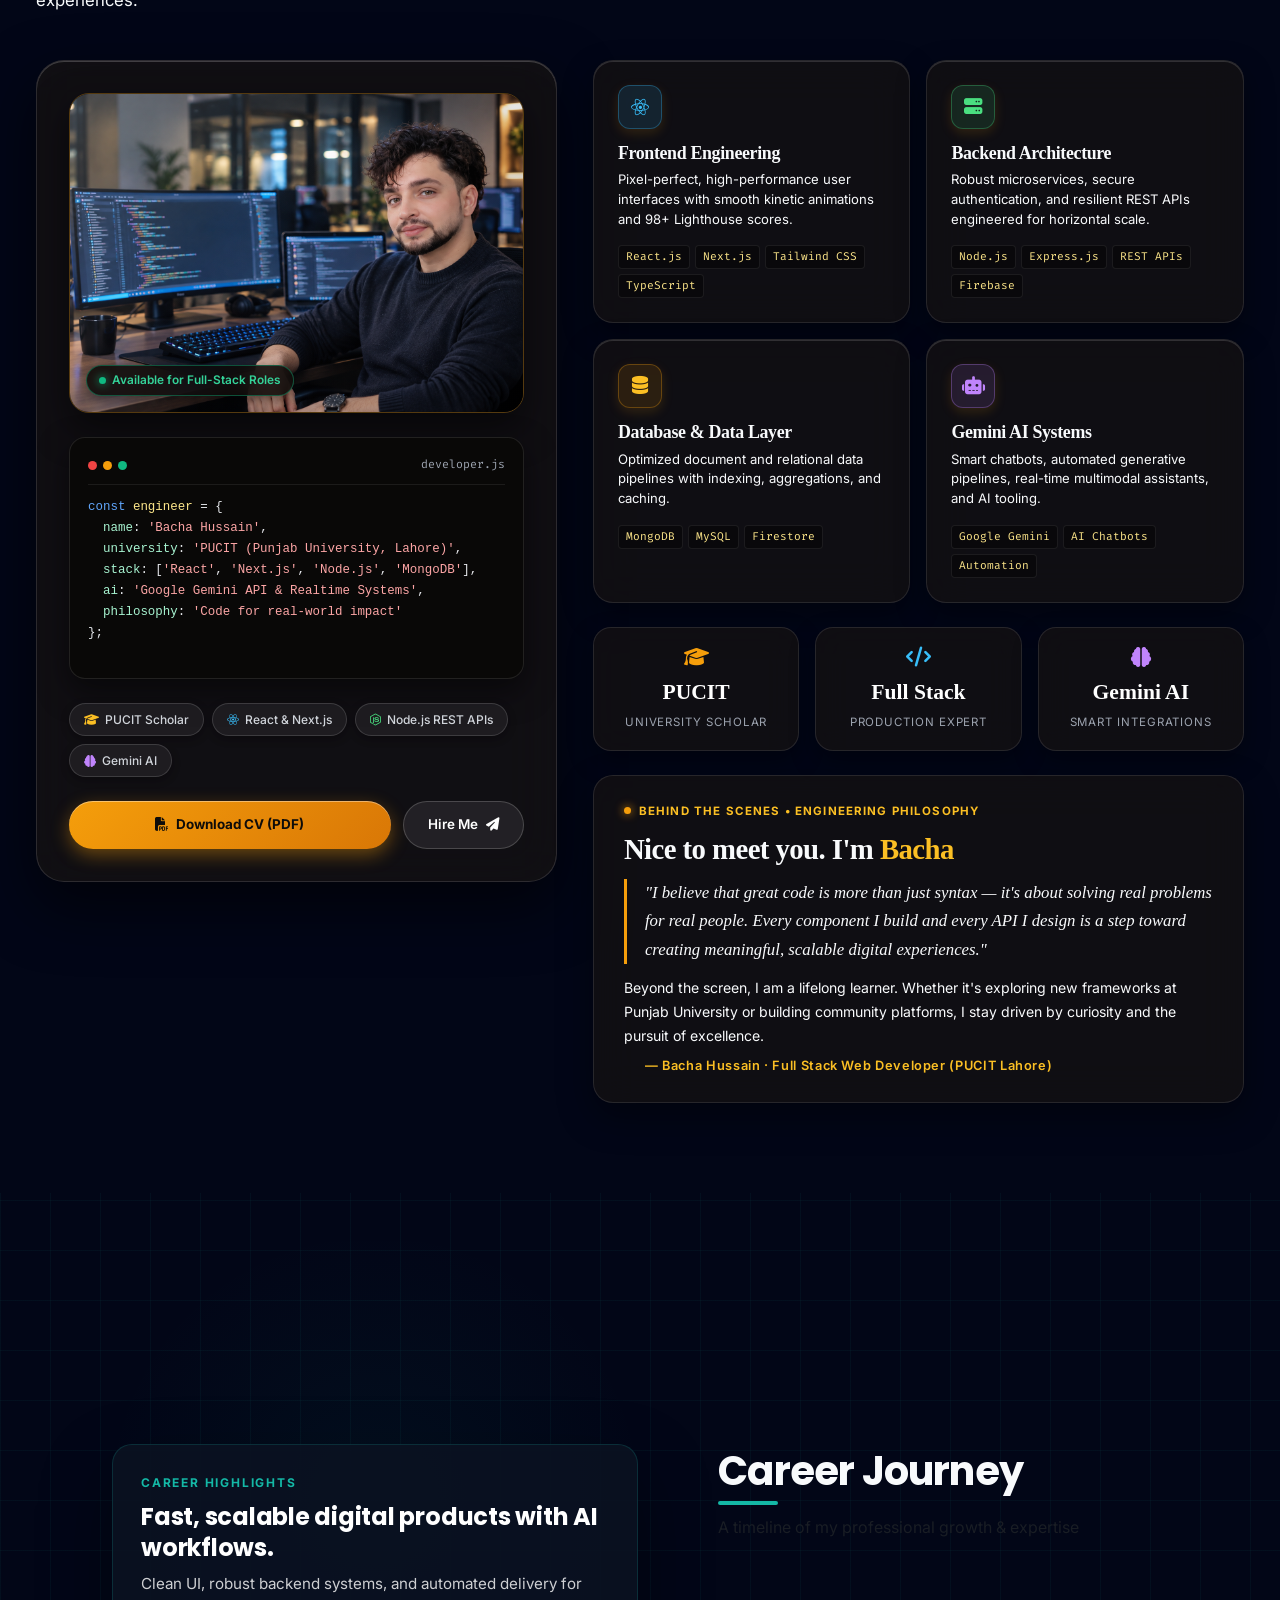
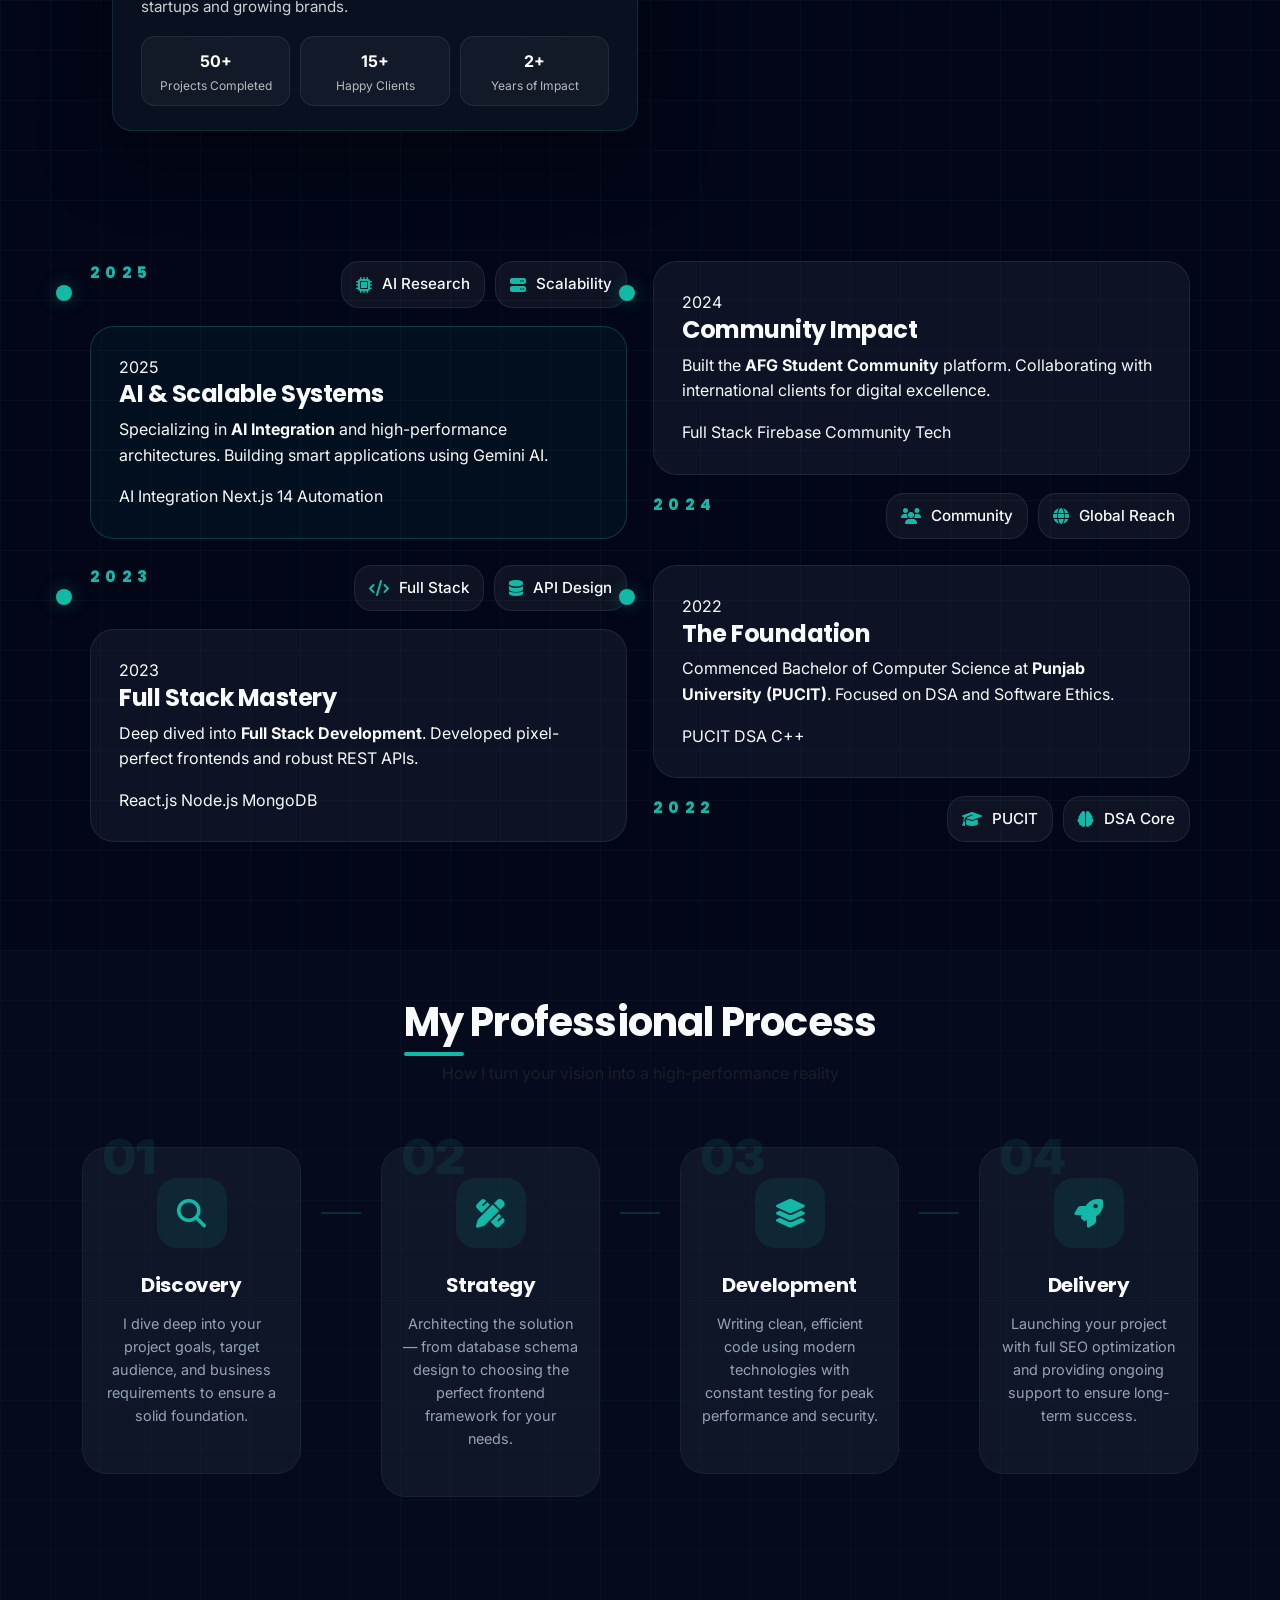
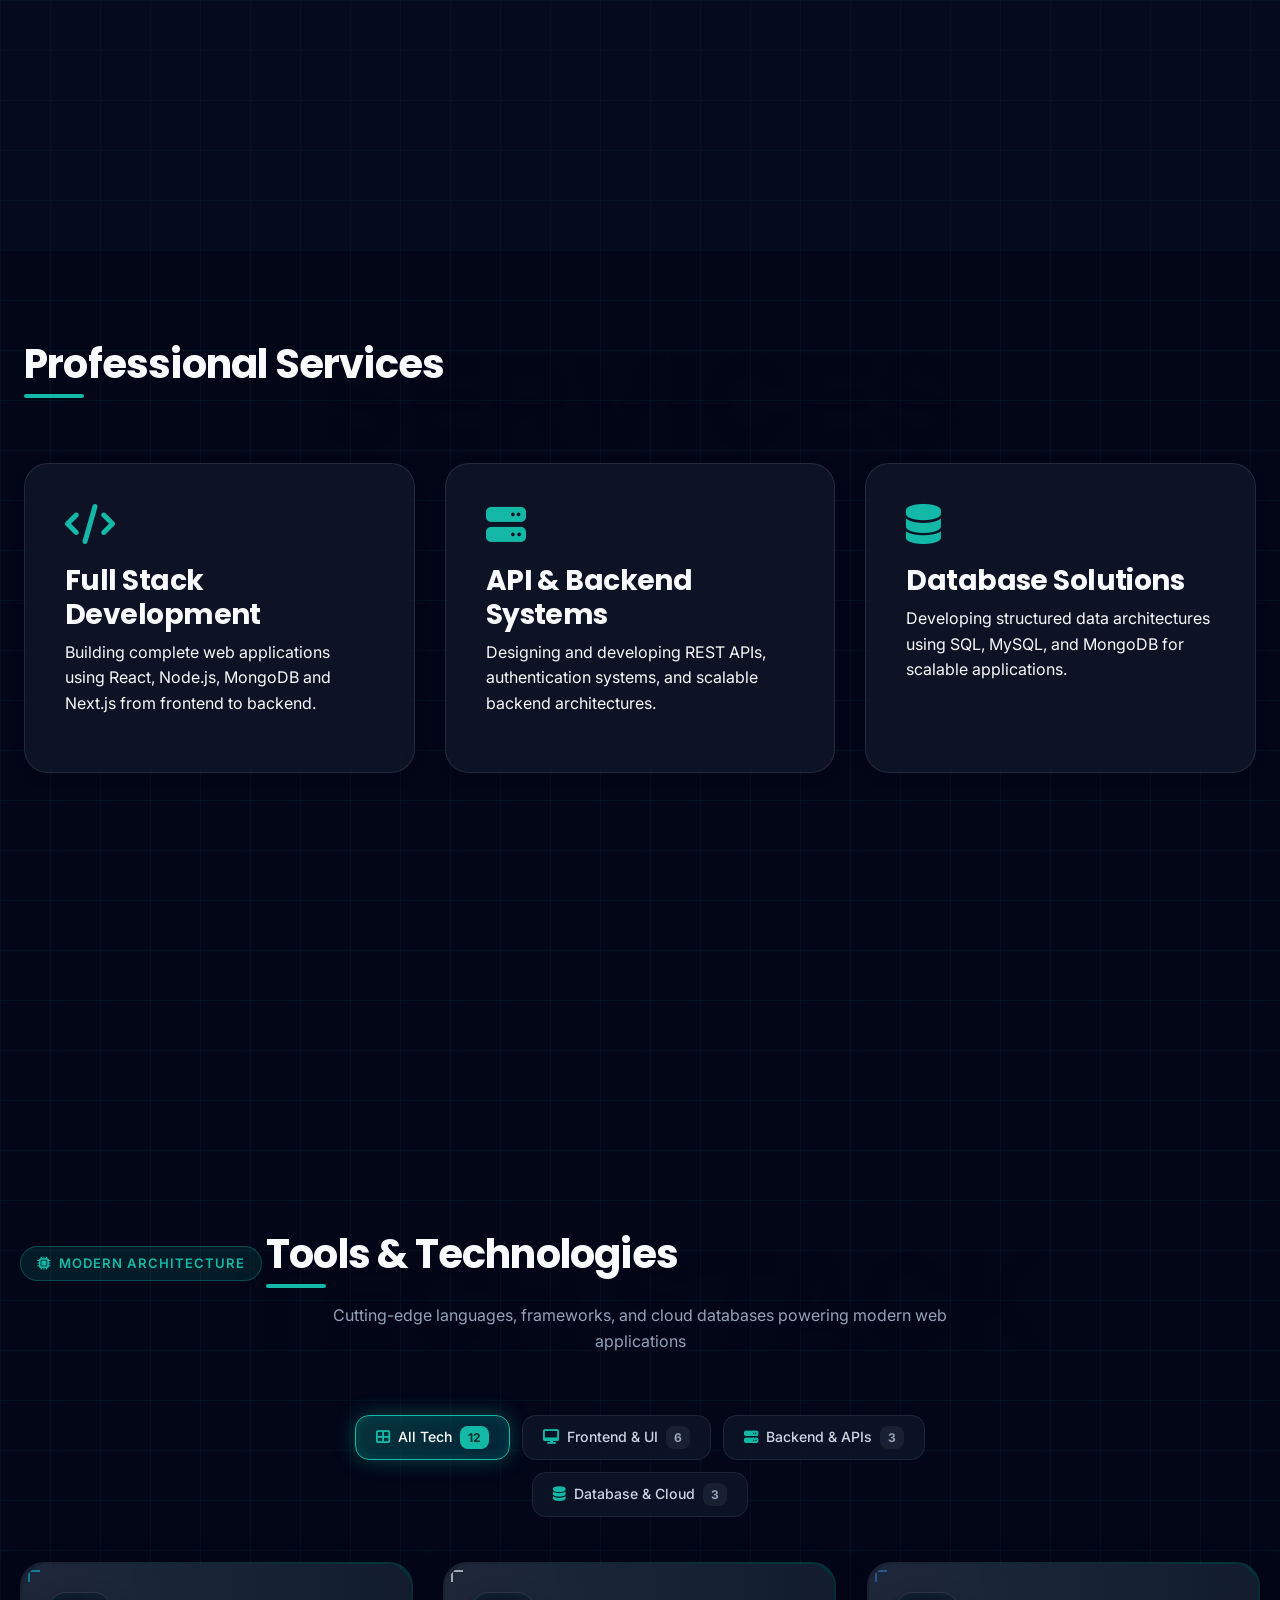
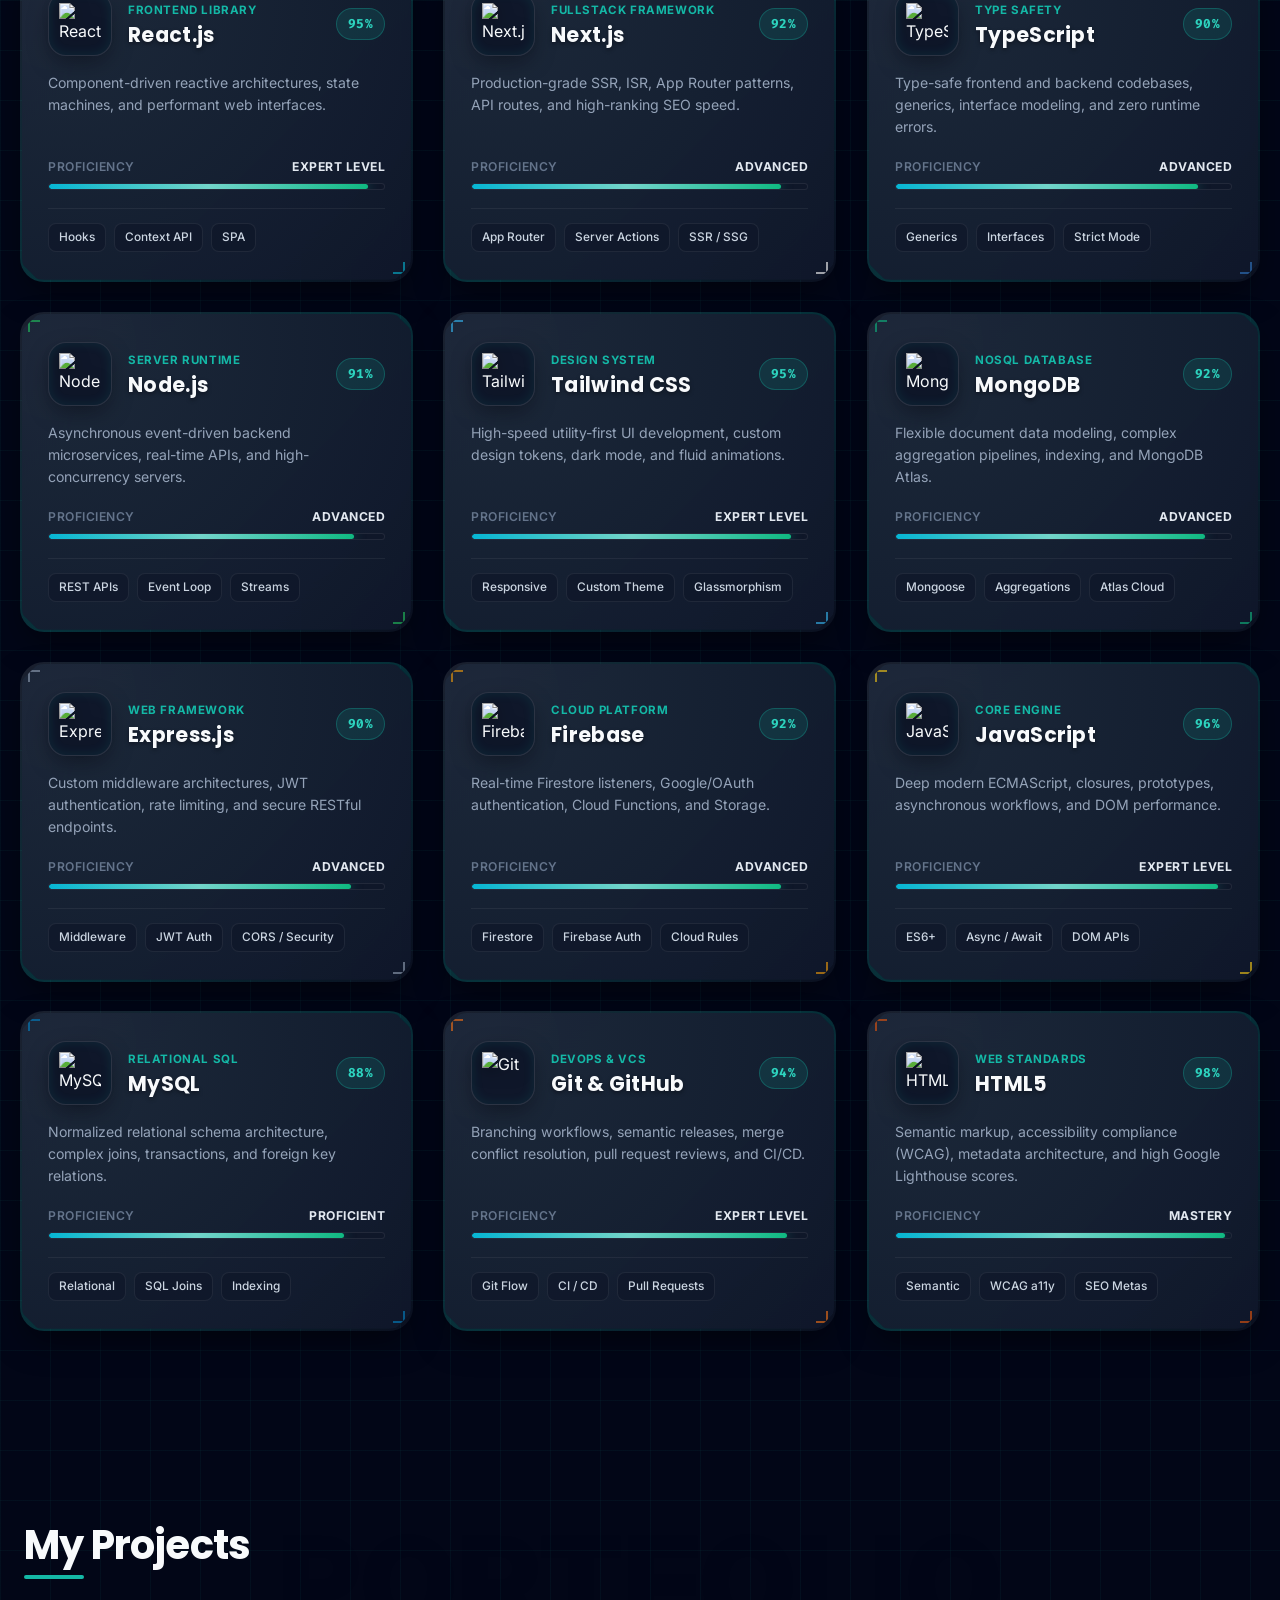
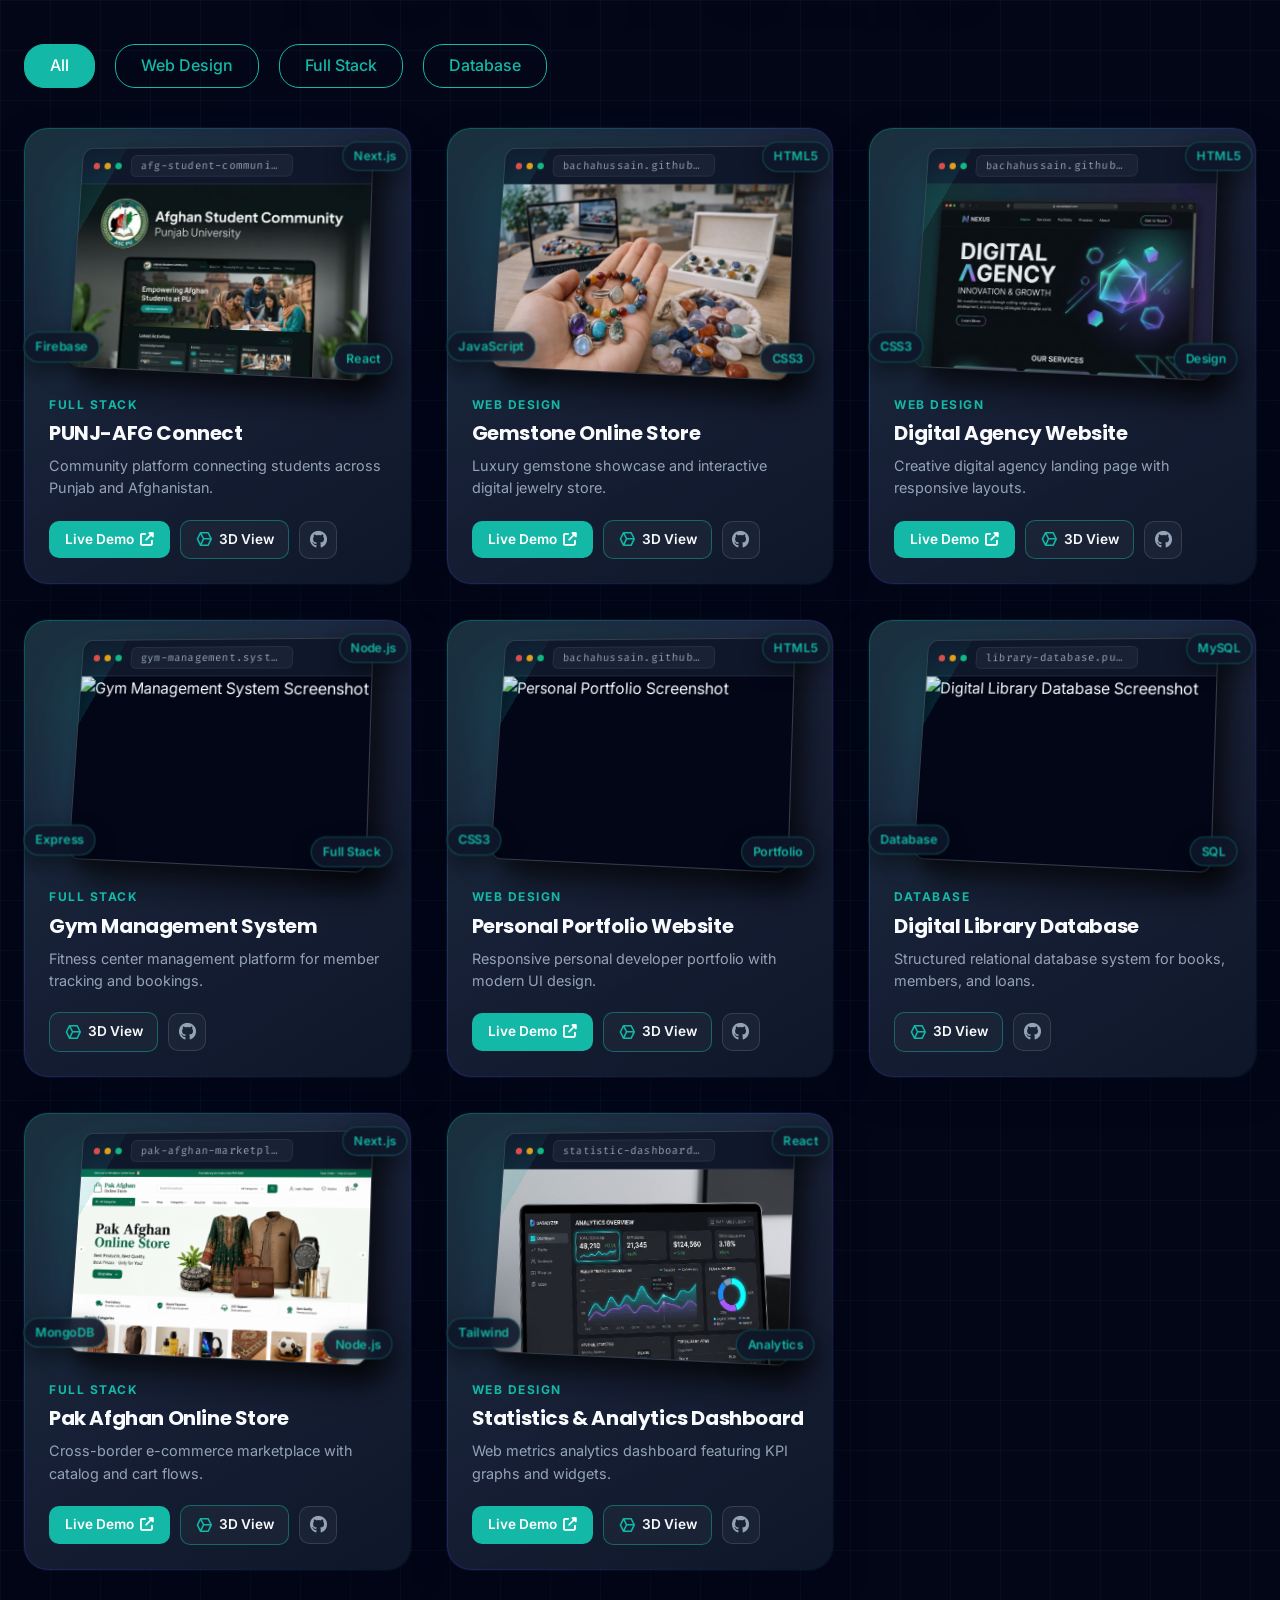
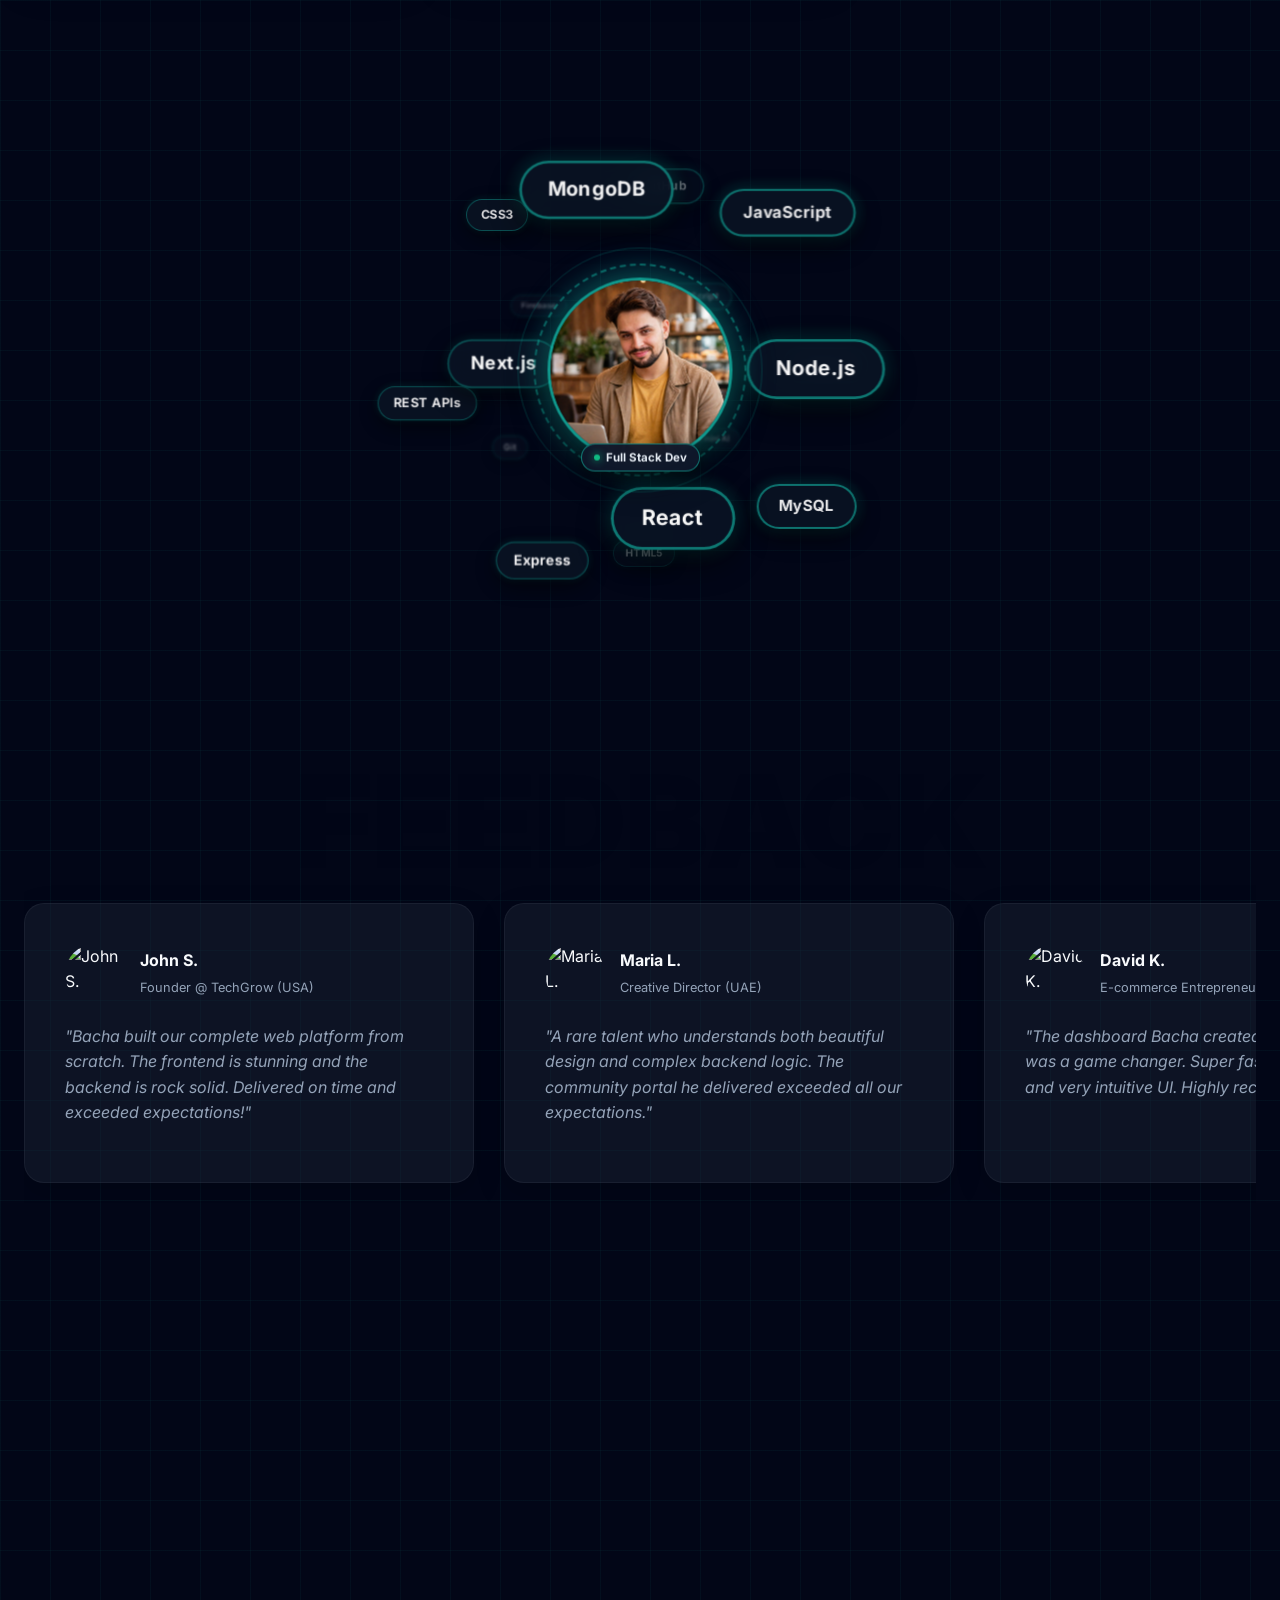
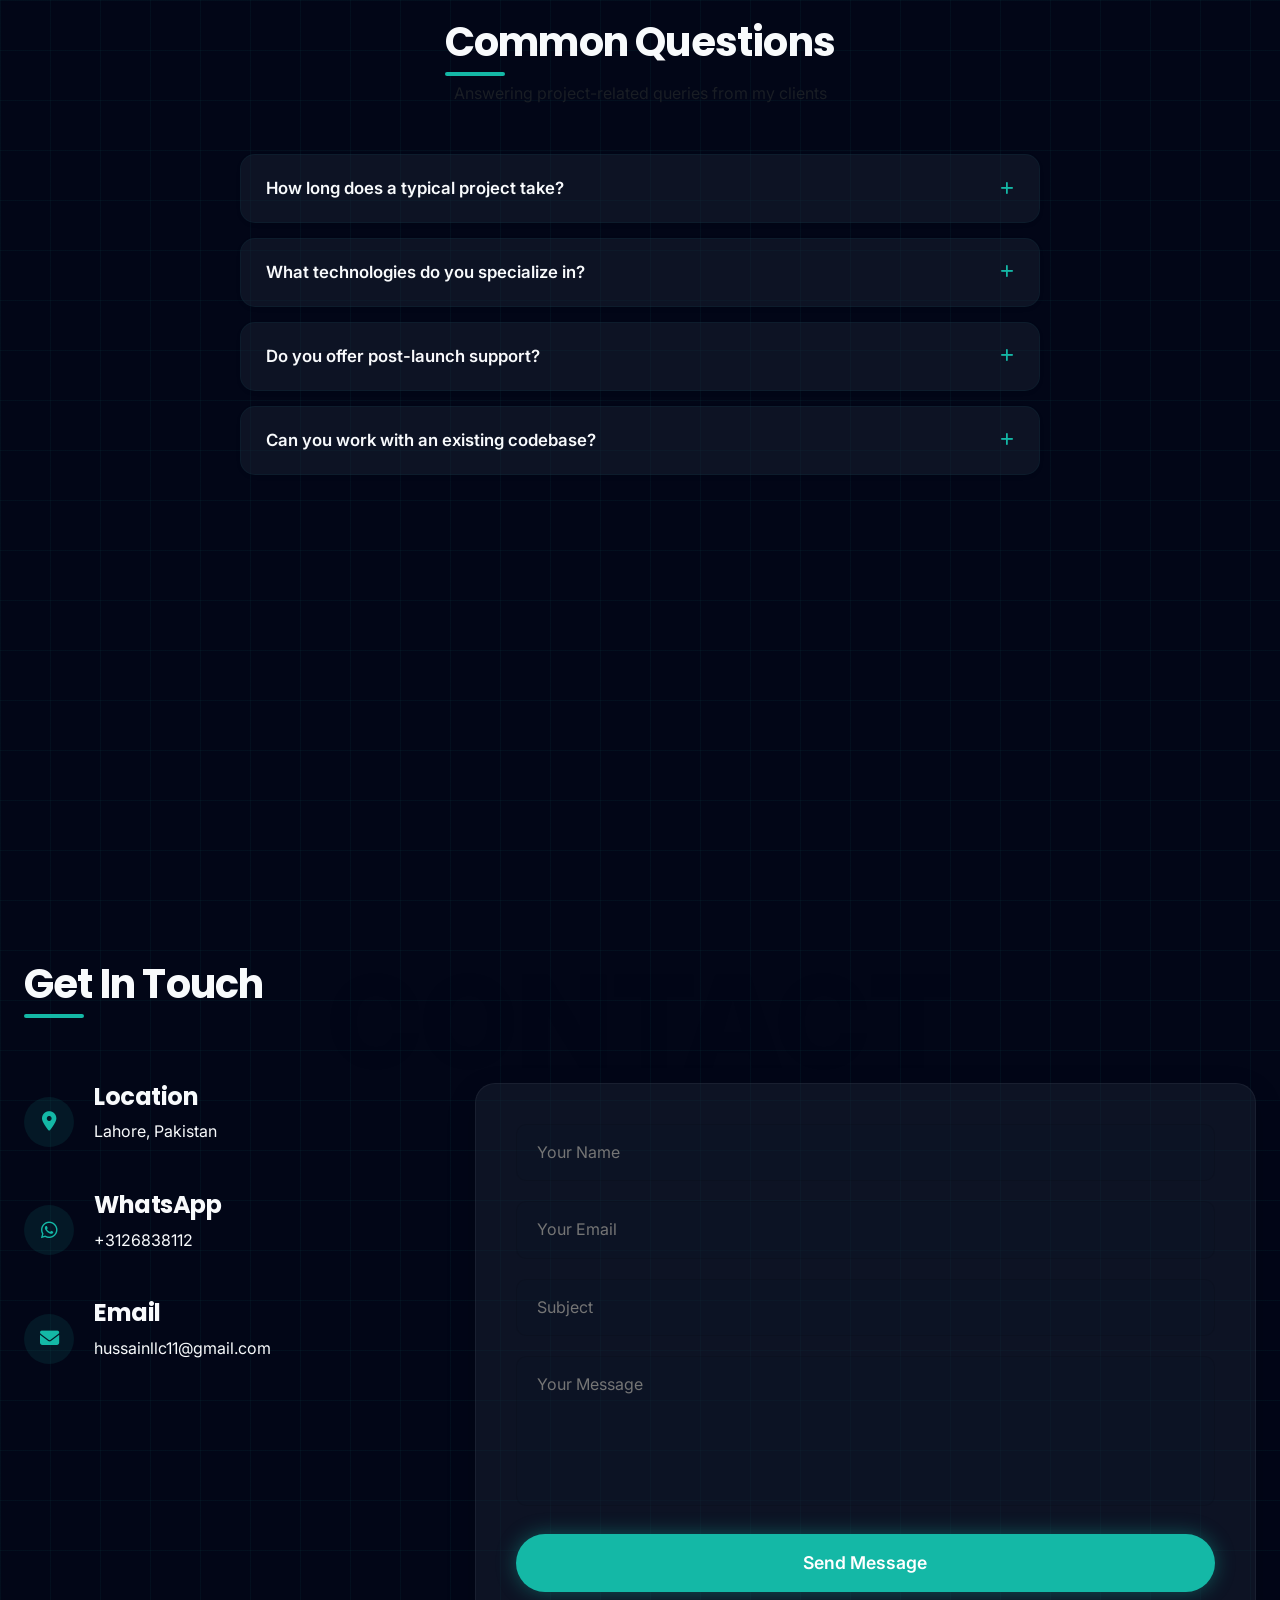
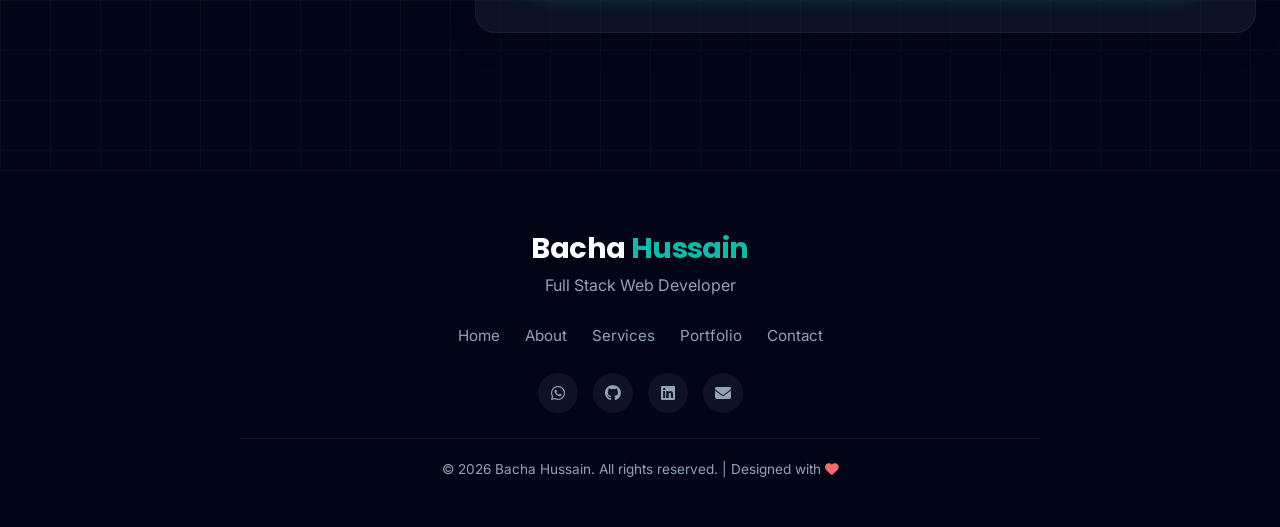
==== commit 4a30c7fc: "feat: convert Section 2 (About & Story) into Room 02 3D Interactive Engineering Lab with holographic" ====
--- a/index.html
+++ b/index.html
@@ -382,183 +382,187 @@
                 </div>
             </div>
 
-            <!-- About Section -->
-            <section id="about">
-                <div class="section-watermark">About</div>
-                <header class="section-header fade-up">
-                    <h2 class="section-title">About Me</h2>
-                </header>
-
-                <div class="about-grid fade-up">
-                    <!-- Animating Cartoon (Lottie) -->
-                    <div class="about-image">
-                        <div id="lottie-cartoon" style="width: 100%; height: 400px;"></div>
-                    </div>
-
-                    <div class="about-content">
-                        <h3 style="font-size: 2rem; margin-bottom: 20px; color: var(--text-dark);">Building <span
-                                style="color: var(--accent-teal);">Full Stack</span> Web <span
-                                style="color: var(--accent-teal);">Applications</span></h3>
-
-                        <p style="font-size: 1.1rem; color: var(--text-dark); margin-bottom: 20px; line-height: 1.8;">
-                            I am a results-driven <strong>Full Stack Web Developer</strong> currently pursuing my
-                            Bachelor of Computer Science at <span
-                                style="color: var(--accent-teal); font-weight: 600;">Punjab University, Lahore</span>. I
-                            specialize in building complete web applications using modern
-                            technologies.
-                        </p>
-
-                        <p style="color: var(--text-muted); margin-bottom: 30px; font-size: 1.05rem;">
-                            I build everything from pixel-perfect frontends to robust backend systems. Using
-                            <strong>React.js, Node.js, MongoDB, and Next.js</strong>, I create web applications that are
-                            fast, scalable, and visually stunning. My goal is to <em>deliver solutions that combine peak
-                                performance with beautiful user experiences.</em>
-                        </p>
-
-                        <div class="stats-grid">
-                            <div class="stat-card">
-                                <i class="fas fa-graduation-cap"
-                                    style="color: var(--accent-teal); margin-bottom: 10px;"></i>
-                                <span class="stat-number">Punjab</span>
-                                <span class="stat-label">University Scholar</span>
-                            </div>
-                            <div class="stat-card">
-                                <i class="fas fa-code" style="color: var(--accent-teal); margin-bottom: 10px;"></i>
-                                <span class="stat-number">Full Stack</span>
-                                <span class="stat-label">Web Expert</span>
-                            </div>
-                            <div class="stat-card">
-                                <i class="fas fa-brain" style="color: var(--accent-teal); margin-bottom: 10px;"></i>
-                                <span class="stat-number">AI</span>
-                                <span class="stat-label">Integration</span>
-                            </div>
-                        </div>
-
-                        <div
-                            style="margin-top: 50px; background: rgba(20, 184, 166, 0.05); padding: 30px; border-radius: 20px; border-left: 5px solid var(--accent-teal);">
-                            <h4
-                                style="color: var(--text-dark); margin-bottom: 20px; font-size: 1.4rem; display: flex; align-items: center; gap: 10px;">
-                                <i class="fas fa-rocket"></i> Core Expertise
-                            </h4>
-                            <div style="display: grid; grid-template-columns: 1fr 1fr; gap: 20px;">
-                                <div style="display: flex; gap: 12px; align-items: flex-start;">
-                                    <i class="fas fa-check-circle"
-                                        style="color: var(--accent-teal); margin-top: 5px;"></i>
-                                    <div>
-                                        <strong style="display: block; color: var(--text-dark);">Frontend
-                                            Development</strong>
-                                        <span style="font-size: 0.9rem; color: var(--text-muted);">React.js, Next.js,
-                                            Tailwind CSS, TypeScript.</span>
-                                    </div>
-                                </div>
-                                <div style="display: flex; gap: 12px; align-items: flex-start;">
-                                    <i class="fas fa-server" style="color: var(--accent-teal); margin-top: 5px;"></i>
-                                    <div>
-                                        <strong style="display: block; color: var(--text-dark);">Backend
-                                            Development</strong>
-                                        <span style="font-size: 0.9rem; color: var(--text-muted);">Node.js, Express.js,
-                                            REST APIs, Firebase.</span>
-                                    </div>
-                                </div>
-                                <div style="display: flex; gap: 12px; align-items: flex-start;">
-                                    <i class="fas fa-database" style="color: var(--accent-teal); margin-top: 5px;"></i>
-                                    <div>
-                                        <strong style="display: block; color: var(--text-dark);">Database
-                                            Management</strong>
-                                        <span style="font-size: 0.9rem; color: var(--text-muted);">MongoDB, MySQL —
-                                            scalable data architecture.</span>
-                                    </div>
-                                </div>
-                                <div style="display: flex; gap: 12px; align-items: flex-start;">
-                                    <i class="fas fa-robot" style="color: var(--accent-teal); margin-top: 5px;"></i>
-                                    <div>
-                                        <strong style="display: block; color: var(--text-dark);">AI Integration</strong>
-                                        <span style="font-size: 0.9rem; color: var(--text-muted);">Google Gemini, AI
-                                            chatbots, smart web apps.</span>
-                                    </div>
+            <!-- ========================================================
+                 ROOM 02: 3D INTERACTIVE ENGINEERING LAB & SPATIAL BIOGRAPHY
+                 ======================================================== -->
+            <section id="about" class="room-3d-lab-section">
+                <!-- Connected Room Transition Portal -->
+                <div class="container" style="max-width: 1440px; margin: 0 auto;">
+                    <div class="room-portal-badge">
+                        <i class="fas fa-door-open"></i> ROOM 02 : THE ENGINEERING LAB &amp; STORY
+                    </div>
+                    <h2 class="room-3d-title">
+                        Building <span>Full-Stack Systems</span> with Architectural Precision
+                    </h2>
+                    <p class="room-3d-subtitle">
+                        I am a results-driven Full Stack Web Developer pursuing my Bachelor of Computer Science at 
+                        <strong style="color: #fbbf24;">Punjab University (PUCIT), Lahore</strong>. Specializing in high-concurrency web applications, 
+                        cloud APIs, and AI integrations that combine peak performance with immersive experiences.
+                    </p>
+
+                    <!-- 3D Interactive Spatial Laboratory Stage -->
+                    <div class="room-3d-stage-grid">
+                        <!-- LEFT STAGE: 3D Interactive Holographic Persona & CV -->
+                        <div class="room-holo-chassis" id="roomHoloChassis">
+                            <div class="room-holo-card" id="roomHoloCard">
+                                <!-- Real Developer Photo on 3D Pedestal -->
+                                <div class="room-portrait-stage">
+                                    <img src="background-image.png" alt="Bacha Hussain - Full Stack Developer" class="room-portrait-img">
+                                    <div class="room-portrait-glare"></div>
+                                    <div class="room-status-badge">
+                                        <span class="room-status-dot"></span>
+                                        <span>Available for Full-Stack Roles</span>
+                                    </div>
+                                </div>
+
+                                <!-- 3D Interactive Terminal Code Capsule -->
+                                <div class="room-3d-code-box">
+                                    <div class="room-code-header">
+                                        <div class="room-code-dots">
+                                            <span class="room-code-dot" style="background: #ef4444;"></span>
+                                            <span class="room-code-dot" style="background: #f59e0b;"></span>
+                                            <span class="room-code-dot" style="background: #10b981;"></span>
+                                        </div>
+                                        <span class="room-code-title">developer.js</span>
+                                    </div>
+                                    <pre class="room-code-body"><code><span style="color: #60a5fa;">const</span> <span style="color: #fde68a;">engineer</span> = {
+  <span style="color: #a7f3d0;">name</span>: <span style="color: #fca5a5;">'Bacha Hussain'</span>,
+  <span style="color: #a7f3d0;">university</span>: <span style="color: #fca5a5;">'PUCIT (Punjab University, Lahore)'</span>,
+  <span style="color: #a7f3d0;">stack</span>: [<span style="color: #fca5a5;">'React'</span>, <span style="color: #fca5a5;">'Next.js'</span>, <span style="color: #fca5a5;">'Node.js'</span>, <span style="color: #fca5a5;">'MongoDB'</span>],
+  <span style="color: #a7f3d0;">ai</span>: <span style="color: #fca5a5;">'Google Gemini API & Realtime Systems'</span>,
+  <span style="color: #a7f3d0;">philosophy</span>: <span style="color: #fca5a5;">'Code for real-world impact'</span>
+};</code></pre>
+                                </div>
+
+                                <!-- Floating 3D Capabilities Chips -->
+                                <div class="room-3d-chips">
+                                    <span class="room-3d-chip"><i class="fas fa-graduation-cap" style="color: #fbbf24;"></i> PUCIT Scholar</span>
+                                    <span class="room-3d-chip"><i class="fab fa-react" style="color: #38bdf8;"></i> React &amp; Next.js</span>
+                                    <span class="room-3d-chip"><i class="fab fa-node-js" style="color: #4ade80;"></i> Node.js REST APIs</span>
+                                    <span class="room-3d-chip"><i class="fas fa-brain" style="color: #c084fc;"></i> Gemini AI</span>
+                                </div>
+
+                                <!-- 3D CV & Hire Actions -->
+                                <div class="room-cv-actions">
+                                    <a href="cv.pdf" download="Bacha_Hussain_CV.pdf" target="_blank" class="room-btn-cv" title="Download Official Resume (PDF)">
+                                        <i class="fas fa-file-pdf"></i>
+                                        <span>Download CV (PDF)</span>
+                                    </a>
+                                    <a href="#contact" class="room-btn-hire">
+                                        <span>Hire Me</span>
+                                        <i class="fas fa-paper-plane"></i>
+                                    </a>
+                                </div>
+                            </div>
+                        </div>
+
+                        <!-- RIGHT STAGE: 3D Capabilities Matrix, Stats & Philosophy -->
+                        <div class="room-capabilities-column">
+                            <!-- 4 3D Glass Capabilities Cards -->
+                            <div class="room-capabilities-matrix">
+                                <!-- Card 1: Frontend -->
+                                <div class="room-cap-card">
+                                    <div class="room-cap-icon-box" style="background: rgba(56, 189, 248, 0.12); color: #38bdf8; border-color: rgba(56, 189, 248, 0.3);">
+                                        <i class="fab fa-react"></i>
+                                    </div>
+                                    <h3 class="room-cap-title">Frontend Engineering</h3>
+                                    <p class="room-cap-desc">Pixel-perfect, high-performance user interfaces with smooth kinetic animations and 98+ Lighthouse scores.</p>
+                                    <div class="room-cap-techs">
+                                        <span class="room-cap-tech">React.js</span>
+                                        <span class="room-cap-tech">Next.js</span>
+                                        <span class="room-cap-tech">Tailwind CSS</span>
+                                        <span class="room-cap-tech">TypeScript</span>
+                                    </div>
+                                </div>
+
+                                <!-- Card 2: Backend -->
+                                <div class="room-cap-card">
+                                    <div class="room-cap-icon-box" style="background: rgba(74, 222, 128, 0.12); color: #4ade80; border-color: rgba(74, 222, 128, 0.3);">
+                                        <i class="fas fa-server"></i>
+                                    </div>
+                                    <h3 class="room-cap-title">Backend Architecture</h3>
+                                    <p class="room-cap-desc">Robust microservices, secure authentication, and resilient REST APIs engineered for horizontal scale.</p>
+                                    <div class="room-cap-techs">
+                                        <span class="room-cap-tech">Node.js</span>
+                                        <span class="room-cap-tech">Express.js</span>
+                                        <span class="room-cap-tech">REST APIs</span>
+                                        <span class="room-cap-tech">Firebase</span>
+                                    </div>
+                                </div>
+
+                                <!-- Card 3: Databases -->
+                                <div class="room-cap-card">
+                                    <div class="room-cap-icon-box" style="background: rgba(245, 158, 11, 0.12); color: #fbbf24; border-color: rgba(245, 158, 11, 0.3);">
+                                        <i class="fas fa-database"></i>
+                                    </div>
+                                    <h3 class="room-cap-title">Database &amp; Data Layer</h3>
+                                    <p class="room-cap-desc">Optimized document and relational data pipelines with indexing, aggregations, and caching.</p>
+                                    <div class="room-cap-techs">
+                                        <span class="room-cap-tech">MongoDB</span>
+                                        <span class="room-cap-tech">MySQL</span>
+                                        <span class="room-cap-tech">Firestore</span>
+                                    </div>
+                                </div>
+
+                                <!-- Card 4: AI Integration -->
+                                <div class="room-cap-card">
+                                    <div class="room-cap-icon-box" style="background: rgba(192, 132, 252, 0.12); color: #c084fc; border-color: rgba(192, 132, 252, 0.3);">
+                                        <i class="fas fa-robot"></i>
+                                    </div>
+                                    <h3 class="room-cap-title">Gemini AI Systems</h3>
+                                    <p class="room-cap-desc">Smart chatbots, automated generative pipelines, real-time multimodal assistants, and AI tooling.</p>
+                                    <div class="room-cap-techs">
+                                        <span class="room-cap-tech">Google Gemini</span>
+                                        <span class="room-cap-tech">AI Chatbots</span>
+                                        <span class="room-cap-tech">Automation</span>
+                                    </div>
+                                </div>
+                            </div>
+
+                            <!-- 3 3D Statistics Pedestals -->
+                            <div class="room-stats-pedestals">
+                                <div class="room-stat-pedestal">
+                                    <i class="fas fa-graduation-cap room-stat-icon"></i>
+                                    <div class="room-stat-value">PUCIT</div>
+                                    <div class="room-stat-label">University Scholar</div>
+                                </div>
+                                <div class="room-stat-pedestal">
+                                    <i class="fas fa-code room-stat-icon" style="color: #38bdf8;"></i>
+                                    <div class="room-stat-value">Full Stack</div>
+                                    <div class="room-stat-label">Production Expert</div>
+                                </div>
+                                <div class="room-stat-pedestal">
+                                    <i class="fas fa-brain room-stat-icon" style="color: #c084fc;"></i>
+                                    <div class="room-stat-value">Gemini AI</div>
+                                    <div class="room-stat-label">Smart Integrations</div>
+                                </div>
+                            </div>
+
+                            <!-- Behind the Scenes & Philosophy Card -->
+                            <div class="room-philosophy-card" id="story">
+                                <div style="display: flex; align-items: center; gap: 8px; margin-bottom: 12px;">
+                                    <span style="width: 7px; height: 7px; border-radius: 50%; background: #f59e0b; box-shadow: 0 0 10px #f59e0b;"></span>
+                                    <span style="font-family: 'Inter', sans-serif; font-size: 0.72rem; font-weight: 700; text-transform: uppercase; letter-spacing: 0.1em; color: #fbbf24;">
+                                        Behind the Scenes • Engineering Philosophy
+                                    </span>
+                                </div>
+                                <h3 style="font-family: 'Playfair Display', Georgia, serif; font-size: 1.8rem; color: #ffffff; margin-bottom: 12px;">
+                                    Nice to meet you. I'm <span style="color: #fbbf24;">Bacha</span>
+                                </h3>
+                                <p class="room-philosophy-quote">
+                                    "I believe that great code is more than just syntax — it's about solving real problems for real people. Every component I build and every API I design is a step toward creating meaningful, scalable digital experiences."
+                                </p>
+                                <p style="font-family: 'Inter', sans-serif; font-size: 0.88rem; color: #9ca3af; line-height: 1.7; margin-bottom: 8px;">
+                                    Beyond the screen, I am a lifelong learner. Whether it's exploring new frameworks at Punjab University or building community platforms, I stay driven by curiosity and the pursuit of excellence.
+                                </p>
+                                <div class="room-philosophy-author">
+                                    — Bacha Hussain · Full Stack Web Developer (PUCIT Lahore)
                                 </div>
                             </div>
                         </div>
                     </div>
                 </div>
             </section>
-
-            <!-- Personal Story Section -->
-            <section id="story" class="section-card" style="margin: 0 20px 100px; padding: 50px 40px;">
-                <div class="story-grid fade-up" style="align-items: center;">
-                    <div class="about-content">
-                        <div class="status-indicator"
-                            style="background: rgba(255,107,107,0.1); color: #ff6b6b; border-color: rgba(255,107,107,0.2);">
-                            <span class="pulse-dot" style="background: #ff6b6b;"></span>
-                            Behind the Scenes
-                        </div>
-                        <h2 style="font-size: 3.5rem; line-height: 1.1; margin-bottom: 30px;">
-                            Nice to meet you. <br> I'm <span class="name">Bacha</span>
-                        </h2>
-
-                        <div class="philosophy-text" style="font-size: 1.1rem; color: #94a3b8; line-height: 1.8;">
-                            <p style="margin-bottom: 25px;">
-                                "I believe that great code is more than just syntax — it's about solving real problems
-                                for real people. Every component I build and every API I design is a step toward
-                                creating meaningful digital experiences."
-                            </p>
-                            <p style="margin-bottom: 25px;">
-                                Beyond the screen, I am a lifelong learner. Whether it's exploring new frameworks at
-                                Punjab University or building community platforms, I stay driven by curiosity and the
-                                pursuit of excellence.
-                            </p>
-                            <p
-                                style="font-style: italic; border-left: 3px solid var(--accent-teal); padding-left: 20px; color: var(--white);">
-                                "Success is not just about being the best, it's about being better than you were
-                                yesterday."
-                            </p>
-                        </div>
-
-                        <!-- Professional Code Card -->
-                        <div class="code-card">
-                            <div class="code-header">
-                                <div class="code-controls">
-                                    <div class="control red"></div>
-                                    <div class="control yellow"></div>
-                                    <div class="control green"></div>
-                                </div>
-                                <div class="code-file">developer.js</div>
-                            </div>
-                            <pre><code class="code-body"><span class="code-comment">// Full Stack Web Developer</span>
-<span class="code-keyword">const</span> <span class="code-variable">developer</span> <span class="code-operator">=</span> <span class="code-bracket">{</span>
-  <span class="code-property">name</span><span class="code-operator">:</span> <span class="code-string">'Bacha Hussain'</span><span class="code-operator">,</span>
-  <span class="code-property">skills</span><span class="code-operator">:</span> <span class="code-bracket">[</span><span class="code-string">'React'</span><span class="code-operator">,</span> <span class="code-string">'Node.js'</span><span class="code-operator">,</span> <span class="code-string">'MongoDB'</span><span class="code-operator">,</span> <span class="code-string">'Next.js'</span><span class="code-bracket">]</span><span class="code-operator">,</span>
-  <span class="code-property">expertise</span><span class="code-operator">:</span> <span class="code-bracket">[</span><span class="code-string">'Full Stack'</span><span class="code-operator">,</span> <span class="code-string">'REST APIs'</span><span class="code-operator">,</span> <span class="code-string">'AI Apps'</span><span class="code-bracket">]</span><span class="code-operator">,</span>
-  <span class="code-property">learning</span><span class="code-operator">:</span> <span class="code-string">'Always'</span>
-<span class="code-bracket">}</span><span class="code-operator">;</span></code></pre>
-                        </div>
-                    </div>
-
-                    <!-- Premium Red Flower Accent CV Frame (Right Column) -->
-                    <div class="cv-frame-wrapper fade-up">
-                        <div class="cv-frame red-floral-frame">
-                            <div class="floral-corner top-left"><i class="fas fa-spa"></i></div>
-                            <div class="floral-corner top-right"><i class="fas fa-spa"></i></div>
-                            <div class="floral-corner bottom-left"><i class="fas fa-spa"></i></div>
-                            <div class="floral-corner bottom-right"><i class="fas fa-spa"></i></div>
-                            
-                            <div class="cv-frame-header">
-                                <span class="cv-frame-title">
-                                    <i class="fas fa-file-alt" style="color: #ff4757; margin-right: 8px;"></i>
-                                    Curriculum Vitae
-                                </span>
-                                <a href="cv.pdf" download="Bacha_Hussain_CV.pdf" target="_blank" class="cv-download-btn red-btn" title="Download CV (PDF)">
-                                    <i class="fas fa-download"></i> PDF
-                                </a>
-                            </div>
-                            <div class="cv-image-container">
-                                <img src="cv-preview.png" alt="Bacha Hussain CV Preview" class="cv-preview-img">
-                            </div>
-                        </div>
-                    </div>
-                </div>
-            </section>
-
             <!-- Career Journey Timeline Section -->
                     <section id="experience" class="py-5">
                         <div class="container">
--- a/studio-3d.css
+++ b/studio-3d.css
@@ -1201,3 +1201,455 @@
   left: 68%;
   z-index: 35;
 }
+
+
+/* ==========================================================================
+   ROOM 02: 3D INTERACTIVE ENGINEERING LAB & SPATIAL BIOGRAPHY
+   ========================================================================== */
+.room-3d-lab-section {
+  position: relative;
+  width: 100%;
+  min-height: 100vh;
+  background: radial-gradient(circle at 50% 15%, #1c1712 0%, #100d0a 55%, #080605 100%);
+  padding: 110px 24px 90px;
+  overflow: hidden;
+  color: #f3f4f6;
+  border-top: 1px solid rgba(245, 158, 11, 0.2);
+}
+
+.room-portal-badge {
+  display: inline-flex;
+  align-items: center;
+  gap: 8px;
+  padding: 6px 16px;
+  border-radius: 9999px;
+  background: rgba(245, 158, 11, 0.12);
+  border: 1px solid rgba(245, 158, 11, 0.35);
+  color: #fbbf24;
+  font-family: 'Inter', sans-serif;
+  font-size: 0.76rem;
+  font-weight: 700;
+  letter-spacing: 0.12em;
+  text-transform: uppercase;
+  margin-bottom: 14px;
+  box-shadow: 0 4px 14px rgba(245, 158, 11, 0.15);
+}
+
+.room-3d-title {
+  font-family: 'Playfair Display', Georgia, serif;
+  font-size: clamp(2.2rem, 4.5vw, 3.8rem);
+  font-weight: 700;
+  color: #ffffff;
+  line-height: 1.15;
+  margin-bottom: 14px;
+  text-shadow: 0 4px 20px rgba(0, 0, 0, 0.6);
+}
+
+.room-3d-title span {
+  background: linear-gradient(135deg, #fef3c7 0%, #f59e0b 60%, #d97706 100%);
+  -webkit-background-clip: text;
+  -webkit-text-fill-color: transparent;
+}
+
+.room-3d-subtitle {
+  font-family: 'Inter', sans-serif;
+  font-size: 1.05rem;
+  color: #9ca3af;
+  max-width: 720px;
+  line-height: 1.65;
+  margin-bottom: 45px;
+}
+
+/* 3D Parallax Holo Stage Container */
+.room-3d-stage-grid {
+  display: grid;
+  grid-template-columns: 1fr 1.25fr;
+  gap: 36px;
+  max-width: 1440px;
+  margin: 0 auto;
+  align-items: start;
+}
+
+/* 3D Interactive Holographic Chassis (Left Column) */
+.room-holo-chassis {
+  perspective: 1200px;
+  transform-style: preserve-3d;
+}
+
+.room-holo-card {
+  position: relative;
+  background: rgba(26, 21, 17, 0.65);
+  backdrop-filter: blur(24px);
+  -webkit-backdrop-filter: blur(24px);
+  border: 1px solid rgba(255, 255, 255, 0.12);
+  border-radius: 28px;
+  padding: 32px;
+  box-shadow: 0 24px 60px rgba(0, 0, 0, 0.6), inset 0 1px 0 rgba(255, 255, 255, 0.2);
+  transform-style: preserve-3d;
+  transition: transform 0.25s cubic-bezier(0.2, 0.8, 0.2, 1), box-shadow 0.25s ease;
+}
+
+.room-holo-card:hover {
+  box-shadow: 0 32px 80px rgba(0, 0, 0, 0.75), 0 0 40px rgba(245, 158, 11, 0.2), inset 0 1px 0 rgba(255, 255, 255, 0.35);
+}
+
+/* Portrait Halo Stage */
+.room-portrait-stage {
+  position: relative;
+  width: 100%;
+  height: 320px;
+  border-radius: 20px;
+  overflow: hidden;
+  margin-bottom: 24px;
+  transform: translateZ(35px);
+  border: 1px solid rgba(245, 158, 11, 0.3);
+  box-shadow: 0 16px 36px rgba(0, 0, 0, 0.5);
+}
+
+.room-portrait-img {
+  width: 100%;
+  height: 100%;
+  object-fit: cover;
+  object-position: 84% 20%;
+  transition: transform 0.6s ease;
+}
+
+.room-holo-card:hover .room-portrait-img {
+  transform: scale(1.05);
+}
+
+.room-portrait-glare {
+  position: absolute;
+  inset: 0;
+  background: linear-gradient(135deg, rgba(255, 255, 255, 0.2) 0%, rgba(255, 255, 255, 0.02) 40%, rgba(0, 0, 0, 0.3) 100%);
+  pointer-events: none;
+}
+
+.room-status-badge {
+  position: absolute;
+  bottom: 16px;
+  left: 16px;
+  padding: 5px 12px;
+  border-radius: 9999px;
+  background: rgba(10, 8, 7, 0.85);
+  backdrop-filter: blur(10px);
+  border: 1px solid rgba(16, 185, 129, 0.4);
+  color: #34d399;
+  font-family: 'Inter', sans-serif;
+  font-size: 0.74rem;
+  font-weight: 600;
+  display: flex;
+  align-items: center;
+  gap: 6px;
+  box-shadow: 0 4px 14px rgba(0, 0, 0, 0.5);
+}
+
+.room-status-dot {
+  width: 7px;
+  height: 7px;
+  border-radius: 50%;
+  background: #10b981;
+  box-shadow: 0 0 10px #10b981;
+  animation: hotspotPulse 1.8s infinite alternate;
+}
+
+/* 3D Floating Code Capsule */
+.room-3d-code-box {
+  background: #090807;
+  border: 1px solid rgba(255, 255, 255, 0.1);
+  border-radius: 16px;
+  padding: 18px;
+  transform: translateZ(50px);
+  margin-bottom: 24px;
+  box-shadow: 0 12px 30px rgba(0, 0, 0, 0.5);
+}
+
+.room-code-header {
+  display: flex;
+  align-items: center;
+  justify-content: space-between;
+  border-bottom: 1px solid rgba(255, 255, 255, 0.08);
+  padding-bottom: 10px;
+  margin-bottom: 12px;
+}
+
+.room-code-dots {
+  display: flex;
+  gap: 6px;
+}
+
+.room-code-dot {
+  width: 9px;
+  height: 9px;
+  border-radius: 50%;
+}
+
+.room-code-title {
+  font-family: 'Fira Code', monospace;
+  font-size: 0.72rem;
+  color: #9ca3af;
+}
+
+.room-code-body {
+  font-family: 'Fira Code', monospace;
+  font-size: 0.78rem;
+  color: #e5e7eb;
+  line-height: 1.6;
+}
+
+/* 3D Chips */
+.room-3d-chips {
+  display: flex;
+  flex-wrap: wrap;
+  gap: 8px;
+  transform: translateZ(60px);
+  margin-bottom: 24px;
+}
+
+.room-3d-chip {
+  padding: 6px 14px;
+  border-radius: 9999px;
+  background: rgba(255, 255, 255, 0.06);
+  border: 1px solid rgba(255, 255, 255, 0.14);
+  font-family: 'Inter', sans-serif;
+  font-size: 0.75rem;
+  font-weight: 500;
+  color: #d1d5db;
+  display: inline-flex;
+  align-items: center;
+  gap: 6px;
+  box-shadow: 0 3px 8px rgba(0, 0, 0, 0.3);
+  transition: all 0.25s ease;
+}
+
+.room-3d-chip:hover {
+  background: rgba(245, 158, 11, 0.15);
+  border-color: #f59e0b;
+  color: #fde68a;
+  transform: translateY(-2px);
+}
+
+/* CV Actions in Room 2 */
+.room-cv-actions {
+  display: flex;
+  gap: 12px;
+  transform: translateZ(70px);
+}
+
+.room-btn-cv {
+  flex: 1;
+  padding: 12px 20px;
+  border-radius: 9999px;
+  background: linear-gradient(135deg, #f59e0b 0%, #d97706 100%);
+  color: #0e0c0a;
+  font-family: 'Inter', sans-serif;
+  font-size: 0.84rem;
+  font-weight: 700;
+  text-decoration: none;
+  display: inline-flex;
+  align-items: center;
+  justify-content: center;
+  gap: 8px;
+  box-shadow: 0 6px 18px rgba(245, 158, 11, 0.4), inset 0 1px 0 rgba(255, 255, 255, 0.4);
+  transition: all 0.25s ease;
+}
+
+.room-btn-cv:hover {
+  transform: translateY(-2px) scale(1.02);
+  box-shadow: 0 10px 26px rgba(245, 158, 11, 0.55);
+  color: #000000;
+}
+
+.room-btn-hire {
+  padding: 12px 24px;
+  border-radius: 9999px;
+  background: rgba(255, 255, 255, 0.08);
+  border: 1px solid rgba(255, 255, 255, 0.18);
+  color: #ffffff;
+  font-family: 'Inter', sans-serif;
+  font-size: 0.84rem;
+  font-weight: 600;
+  text-decoration: none;
+  display: inline-flex;
+  align-items: center;
+  gap: 8px;
+  transition: all 0.25s ease;
+}
+
+.room-btn-hire:hover {
+  background: rgba(255, 255, 255, 0.16);
+  border-color: rgba(255, 255, 255, 0.35);
+  transform: translateY(-2px);
+}
+
+/* RIGHT COLUMN: 3D Capabilities & Philosophy Grid */
+.room-capabilities-column {
+  display: flex;
+  flex-direction: column;
+  gap: 24px;
+}
+
+/* 3D Capabilities Matrix Grid */
+.room-capabilities-matrix {
+  display: grid;
+  grid-template-columns: repeat(2, 1fr);
+  gap: 16px;
+}
+
+.room-cap-card {
+  position: relative;
+  background: rgba(26, 21, 17, 0.6);
+  backdrop-filter: blur(20px);
+  -webkit-backdrop-filter: blur(20px);
+  border: 1px solid rgba(255, 255, 255, 0.1);
+  border-radius: 20px;
+  padding: 24px;
+  box-shadow: 0 12px 30px rgba(0, 0, 0, 0.4), inset 0 1px 0 rgba(255, 255, 255, 0.14);
+  transition: all 0.3s cubic-bezier(0.2, 0.8, 0.2, 1);
+  cursor: pointer;
+  overflow: hidden;
+}
+
+.room-cap-card:hover {
+  transform: translateY(-4px) scale(1.02);
+  border-color: rgba(245, 158, 11, 0.45);
+  box-shadow: 0 20px 45px rgba(0, 0, 0, 0.6), 0 0 24px rgba(245, 158, 11, 0.2);
+}
+
+.room-cap-icon-box {
+  width: 44px;
+  height: 44px;
+  border-radius: 12px;
+  background: rgba(245, 158, 11, 0.12);
+  border: 1px solid rgba(245, 158, 11, 0.3);
+  color: #fbbf24;
+  display: flex;
+  align-items: center;
+  justify-content: center;
+  font-size: 1.15rem;
+  margin-bottom: 14px;
+  box-shadow: 0 4px 12px rgba(245, 158, 11, 0.15);
+}
+
+.room-cap-title {
+  font-family: 'Playfair Display', Georgia, serif;
+  font-size: 1.12rem;
+  font-weight: 600;
+  color: #ffffff;
+  margin-bottom: 6px;
+}
+
+.room-cap-desc {
+  font-family: 'Inter', sans-serif;
+  font-size: 0.82rem;
+  color: #9ca3af;
+  line-height: 1.5;
+}
+
+.room-cap-techs {
+  margin-top: 12px;
+  display: flex;
+  flex-wrap: wrap;
+  gap: 5px;
+}
+
+.room-cap-tech {
+  font-family: 'Fira Code', monospace;
+  font-size: 0.7rem;
+  padding: 2px 7px;
+  border-radius: 4px;
+  background: rgba(0, 0, 0, 0.4);
+  color: #fde68a;
+  border: 1px solid rgba(255, 255, 255, 0.08);
+}
+
+/* 3D Stats Pedestals */
+.room-stats-pedestals {
+  display: grid;
+  grid-template-columns: repeat(3, 1fr);
+  gap: 16px;
+}
+
+.room-stat-pedestal {
+  background: rgba(26, 21, 17, 0.6);
+  backdrop-filter: blur(16px);
+  border: 1px solid rgba(255, 255, 255, 0.1);
+  border-radius: 18px;
+  padding: 18px;
+  text-align: center;
+  box-shadow: 0 10px 25px rgba(0, 0, 0, 0.35);
+  transition: transform 0.25s ease;
+}
+
+.room-stat-pedestal:hover {
+  transform: translateY(-3px);
+  border-color: rgba(245, 158, 11, 0.4);
+}
+
+.room-stat-icon {
+  font-size: 1.25rem;
+  color: #f59e0b;
+  margin-bottom: 8px;
+}
+
+.room-stat-value {
+  font-family: 'Playfair Display', Georgia, serif;
+  font-size: 1.35rem;
+  font-weight: 700;
+  color: #ffffff;
+  margin-bottom: 4px;
+}
+
+.room-stat-label {
+  font-family: 'Inter', sans-serif;
+  font-size: 0.72rem;
+  color: #9ca3af;
+  text-transform: uppercase;
+  letter-spacing: 0.08em;
+}
+
+/* Philosophy 3D Quote Box */
+.room-philosophy-card {
+  background: rgba(26, 21, 17, 0.6);
+  backdrop-filter: blur(20px);
+  border: 1px solid rgba(255, 255, 255, 0.1);
+  border-radius: 20px;
+  padding: 26px 30px;
+  position: relative;
+  box-shadow: 0 14px 35px rgba(0, 0, 0, 0.4);
+}
+
+.room-philosophy-quote {
+  font-family: 'Playfair Display', Georgia, serif;
+  font-style: italic;
+  font-size: 1.05rem;
+  color: #e5e7eb;
+  line-height: 1.7;
+  border-left: 3px solid #f59e0b;
+  padding-left: 18px;
+  margin-bottom: 12px;
+}
+
+.room-philosophy-author {
+  font-family: 'Inter', sans-serif;
+  font-size: 0.8rem;
+  color: #fbbf24;
+  font-weight: 600;
+  letter-spacing: 0.05em;
+  padding-left: 21px;
+}
+
+@media (max-width: 1024px) {
+  .room-3d-stage-grid {
+    grid-template-columns: 1fr;
+  }
+}
+
+@media (max-width: 640px) {
+  .room-capabilities-matrix {
+    grid-template-columns: 1fr;
+  }
+  .room-stats-pedestals {
+    grid-template-columns: 1fr;
+  }
+}
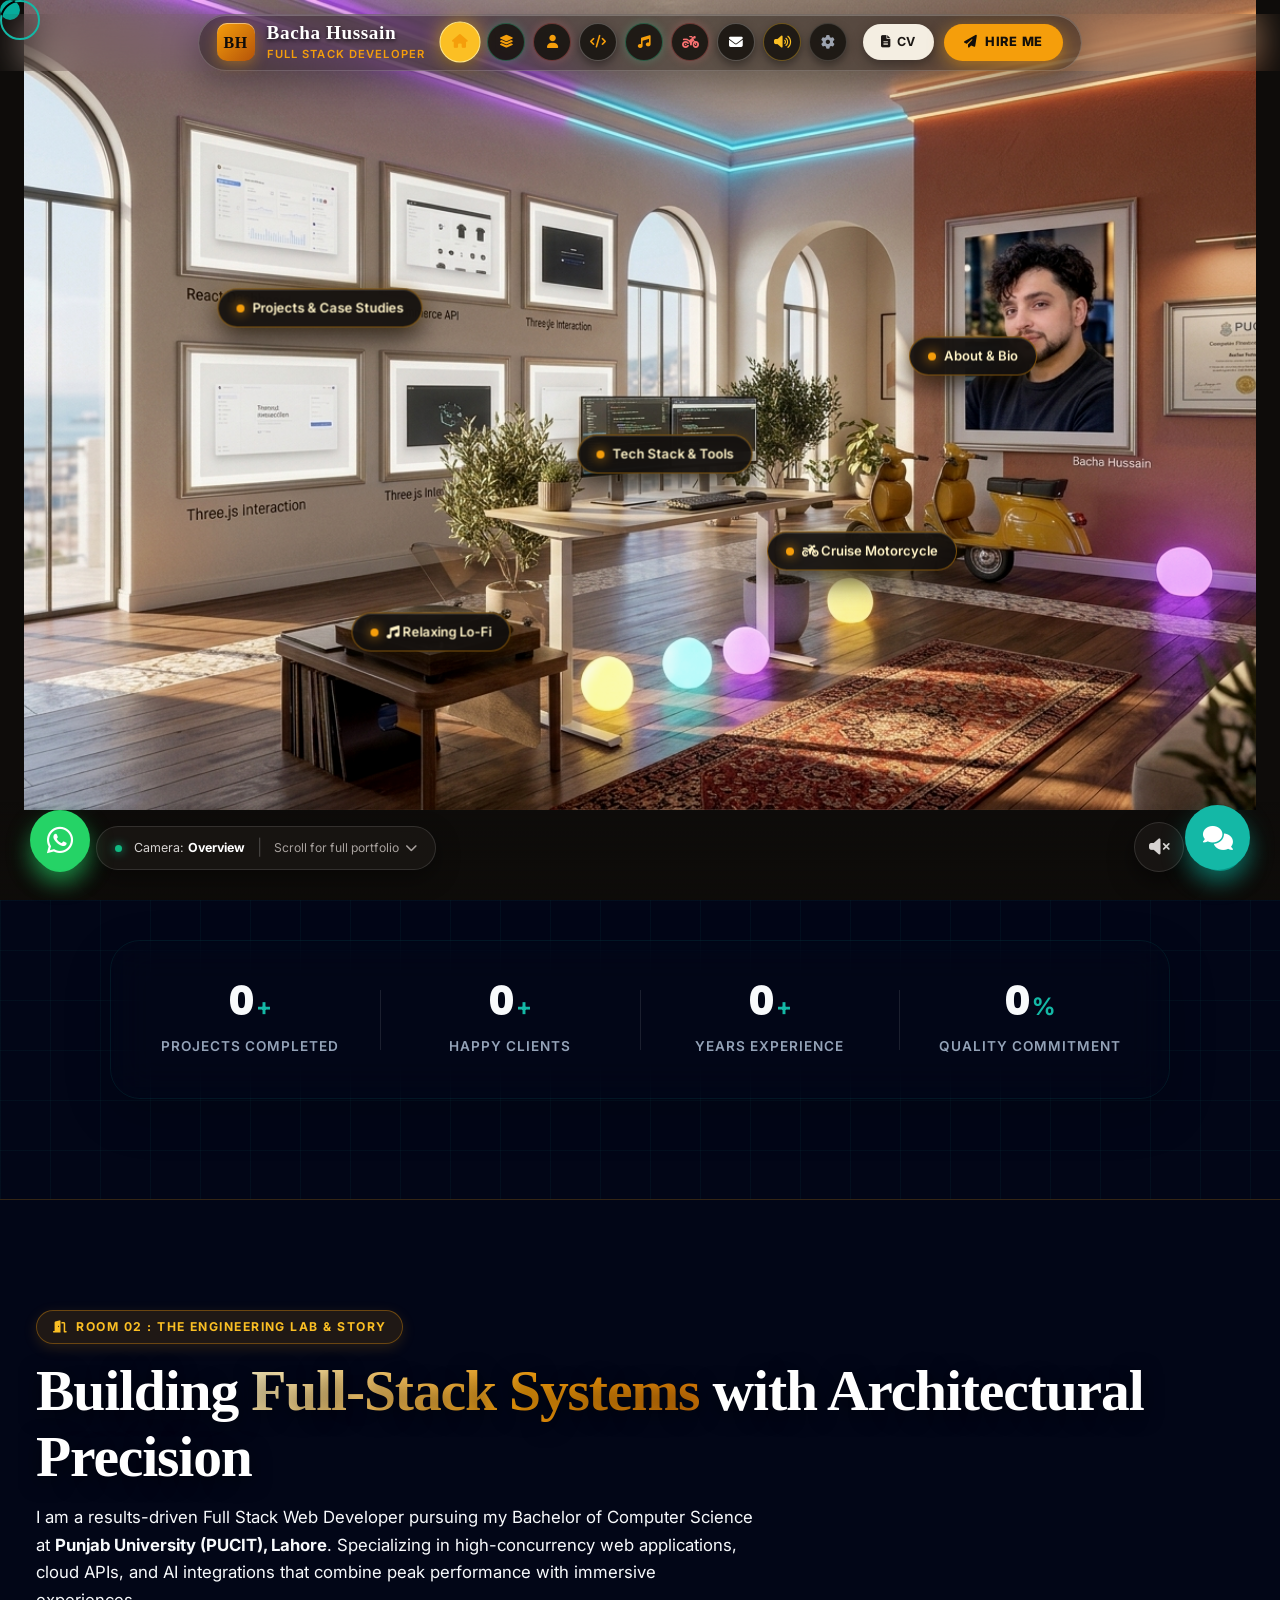
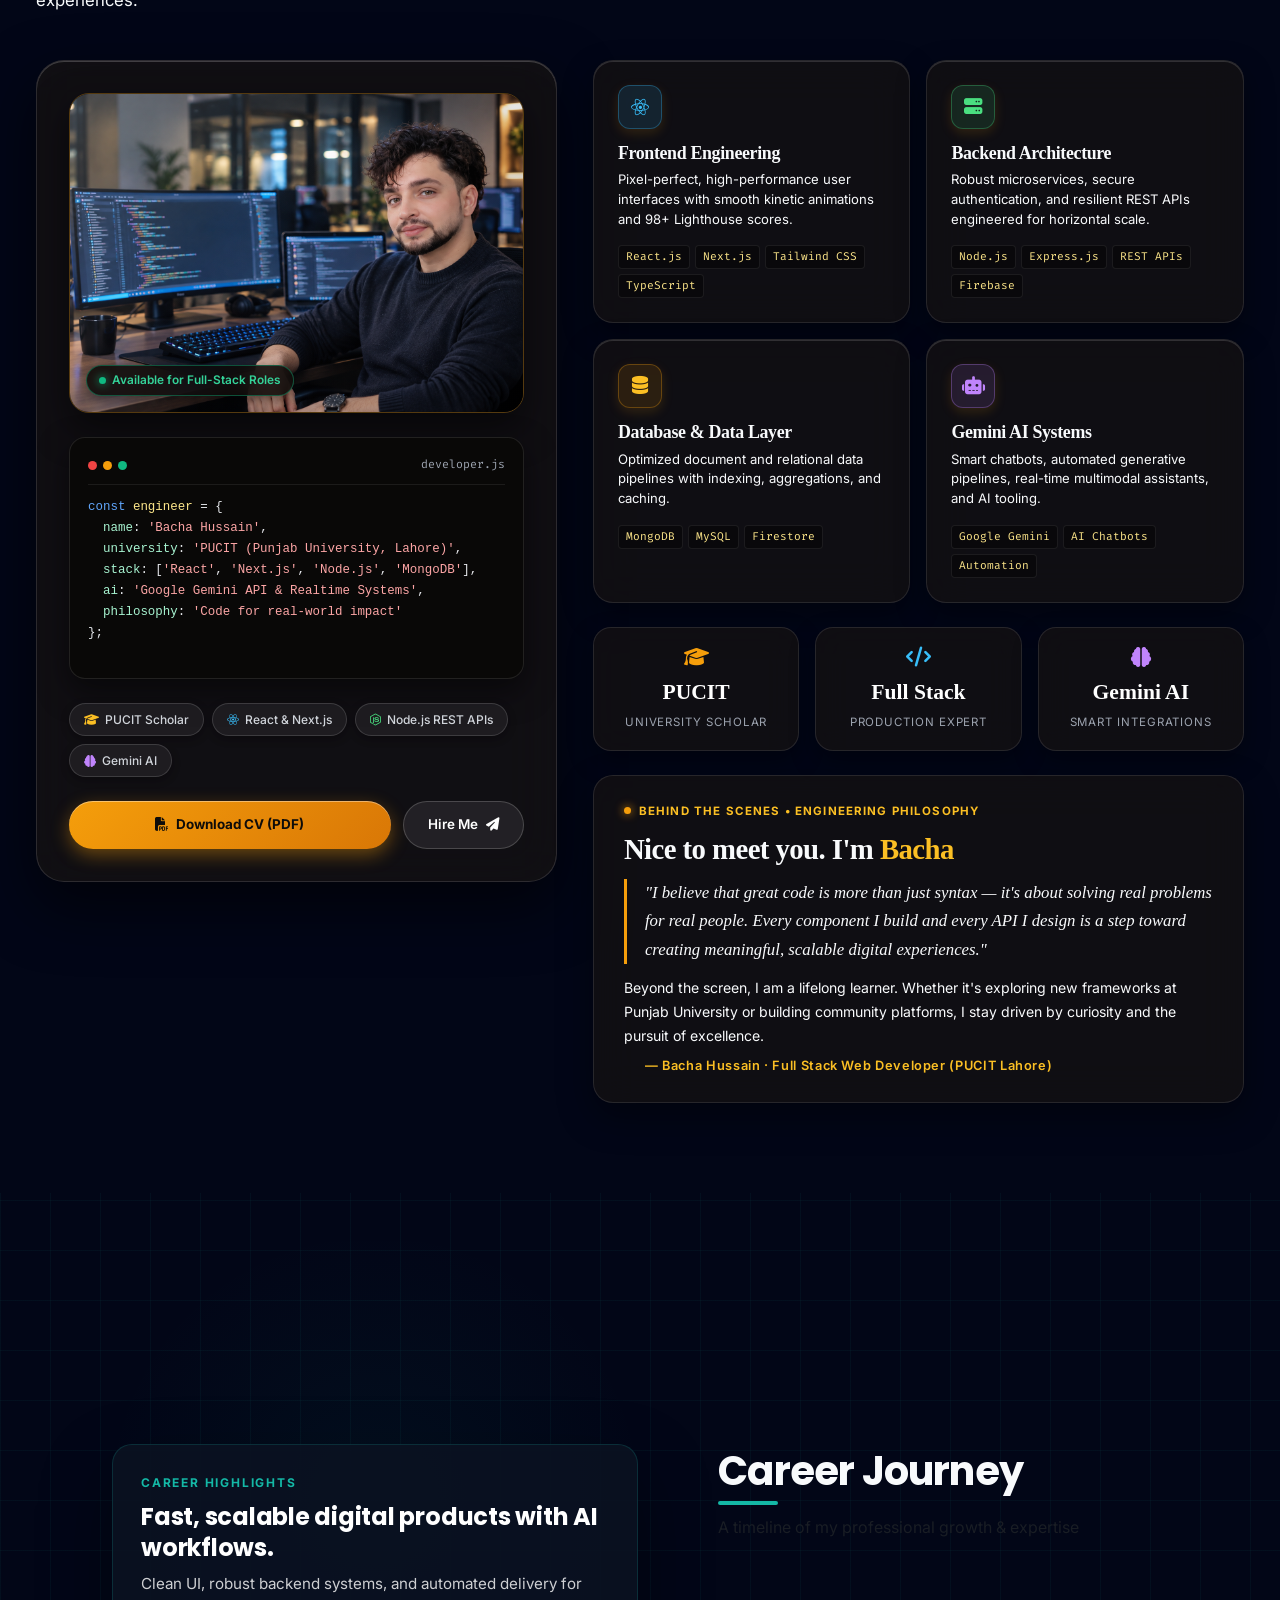
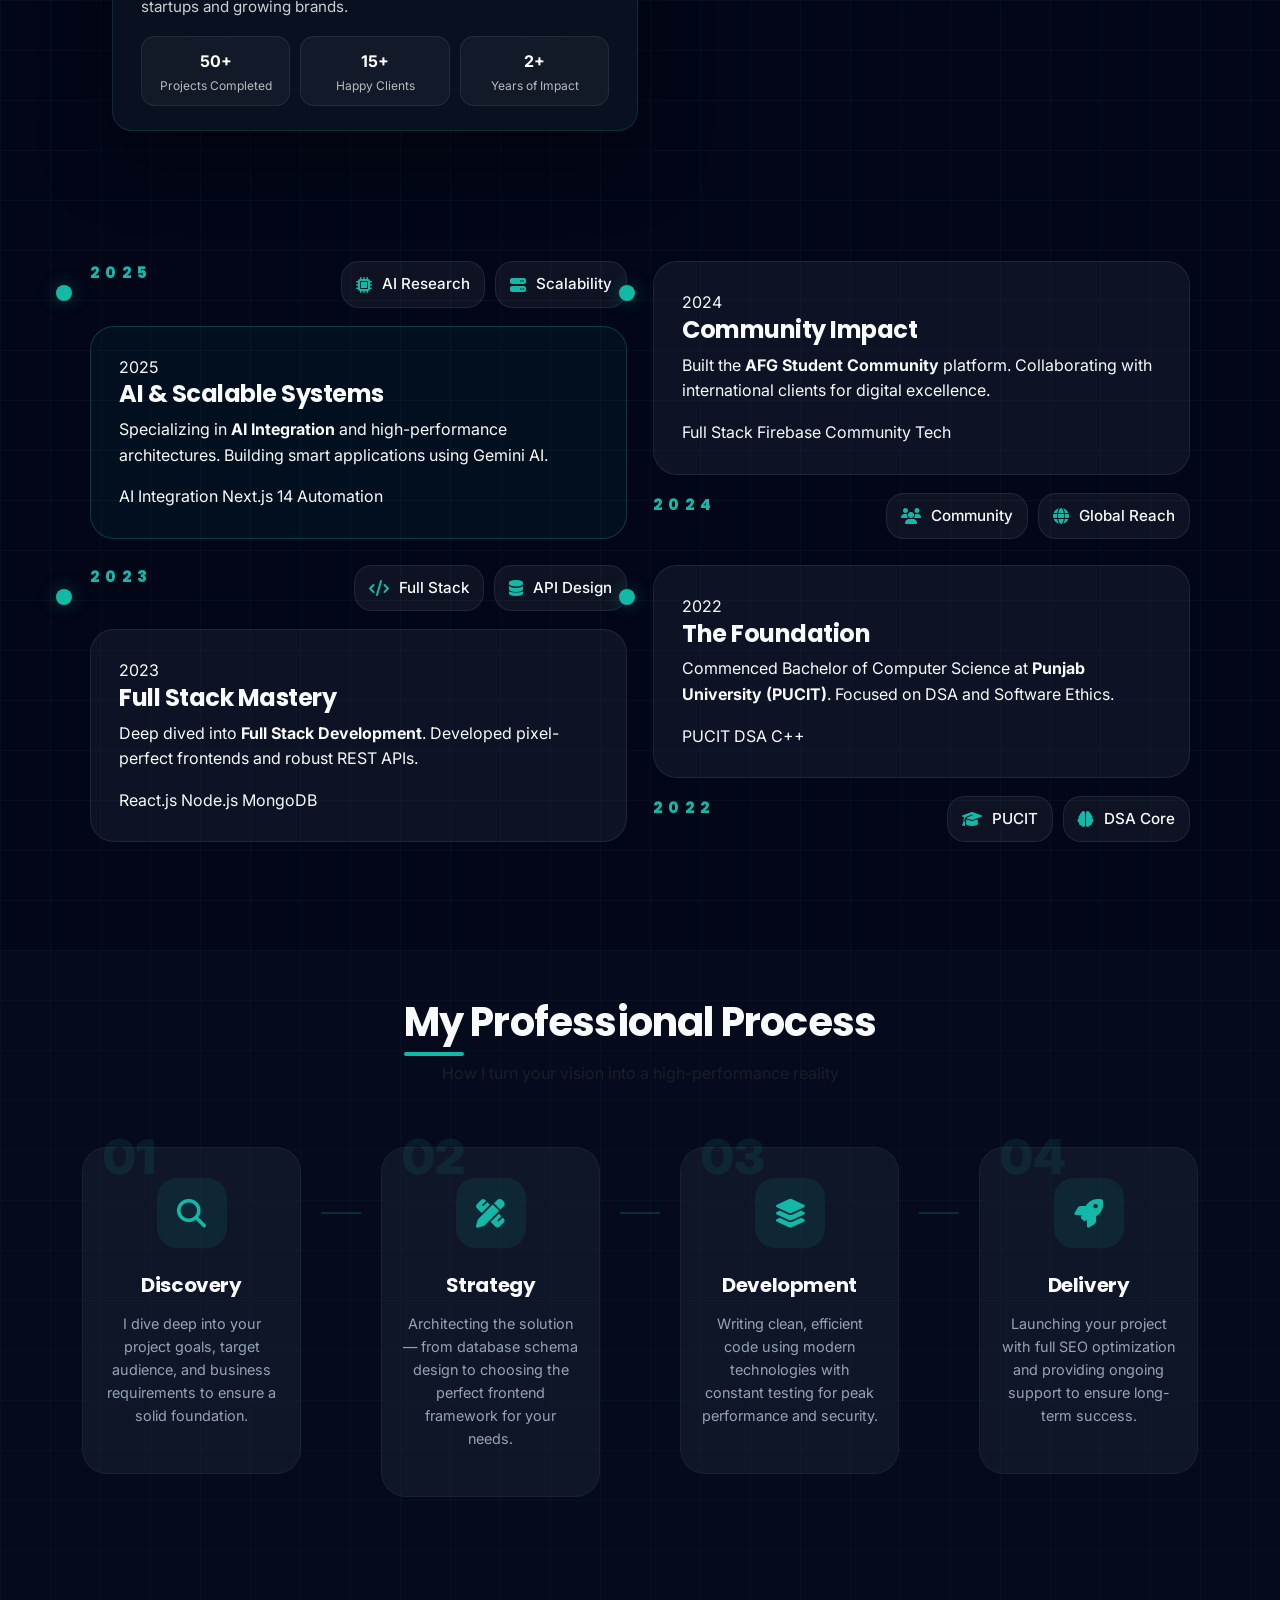
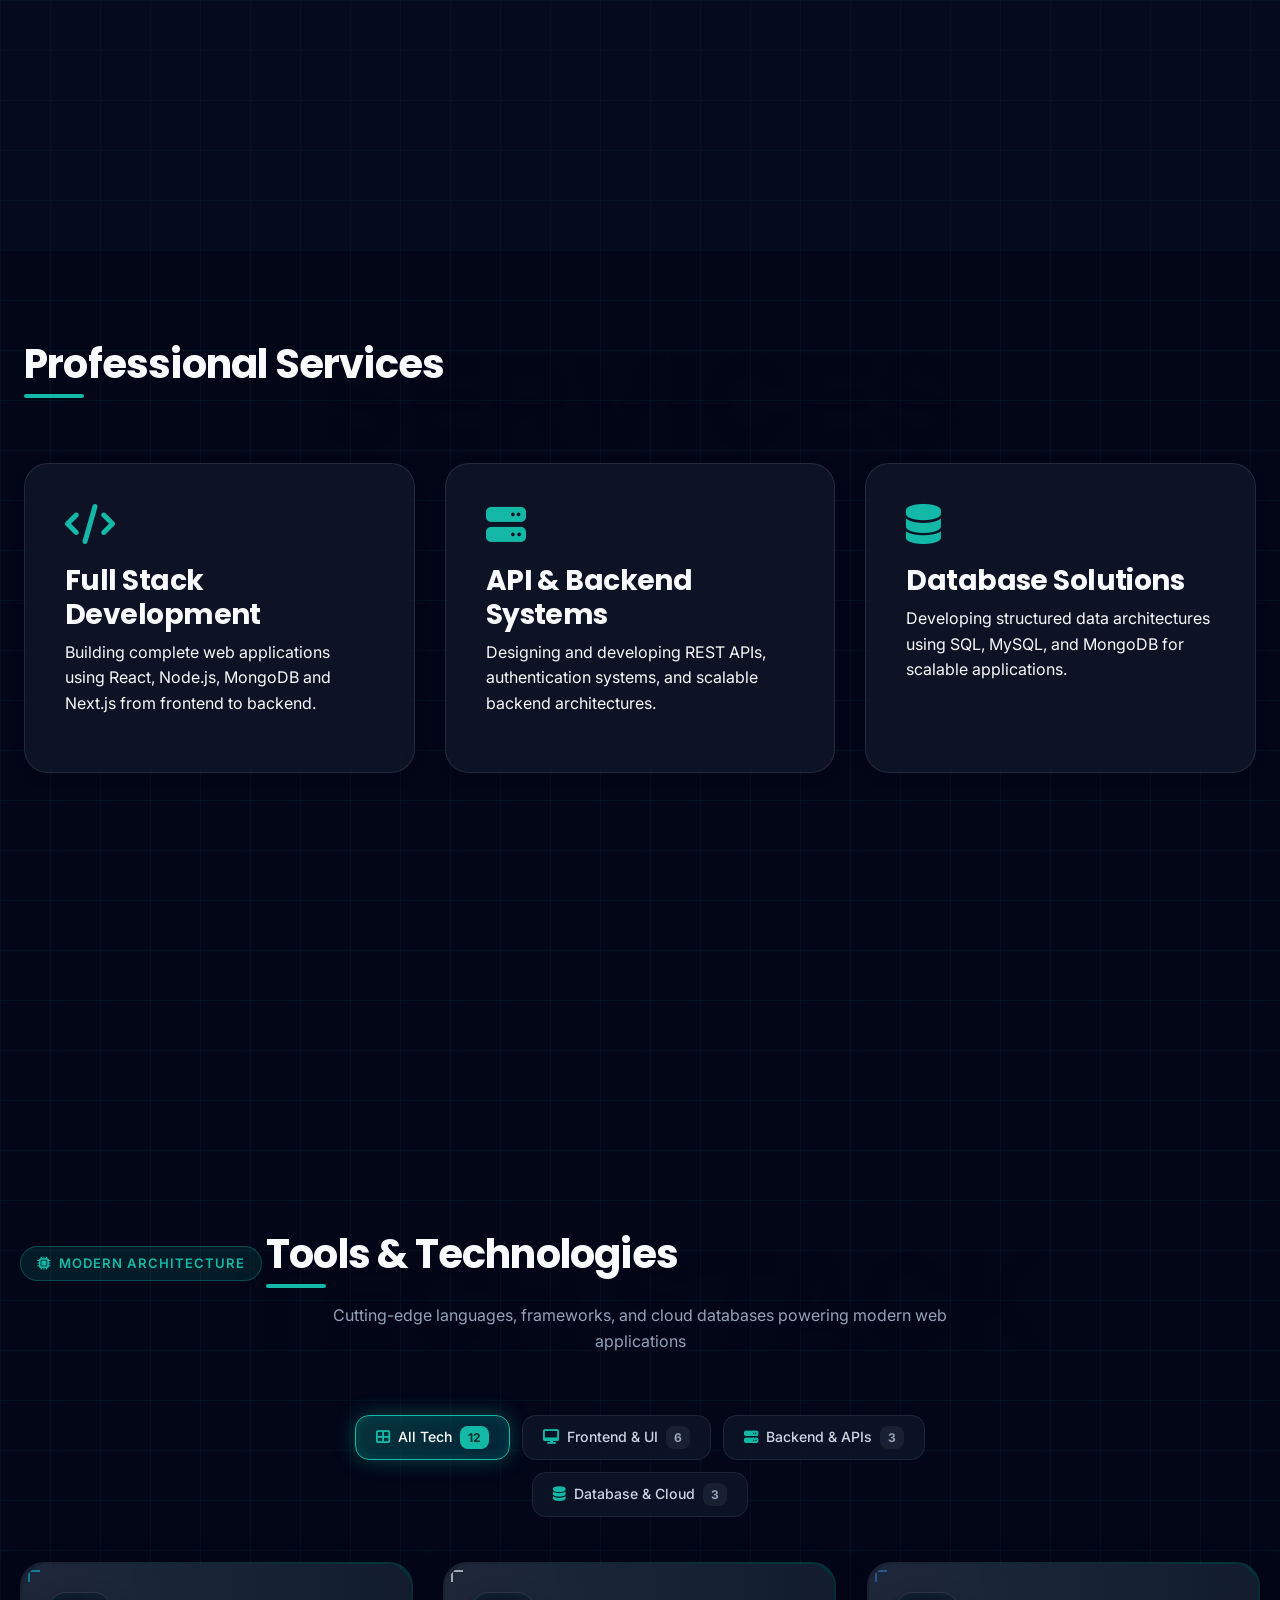
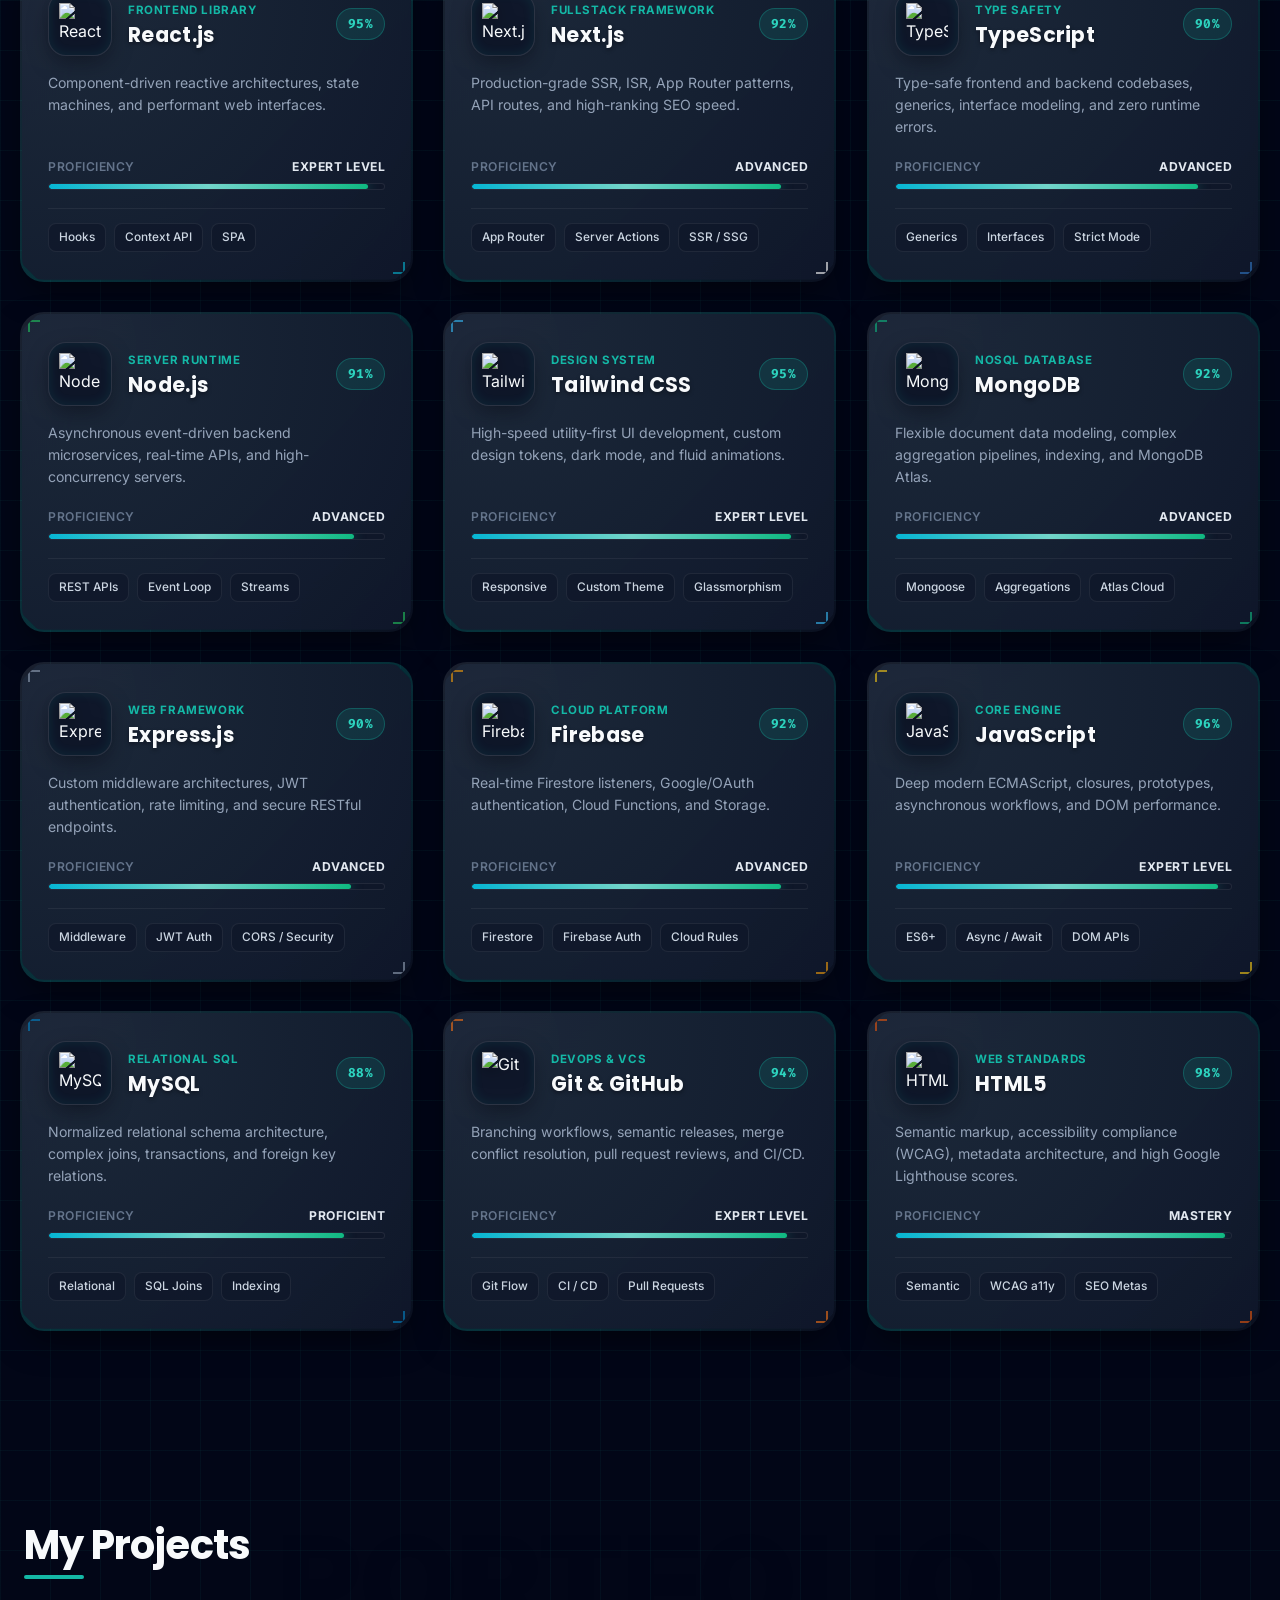
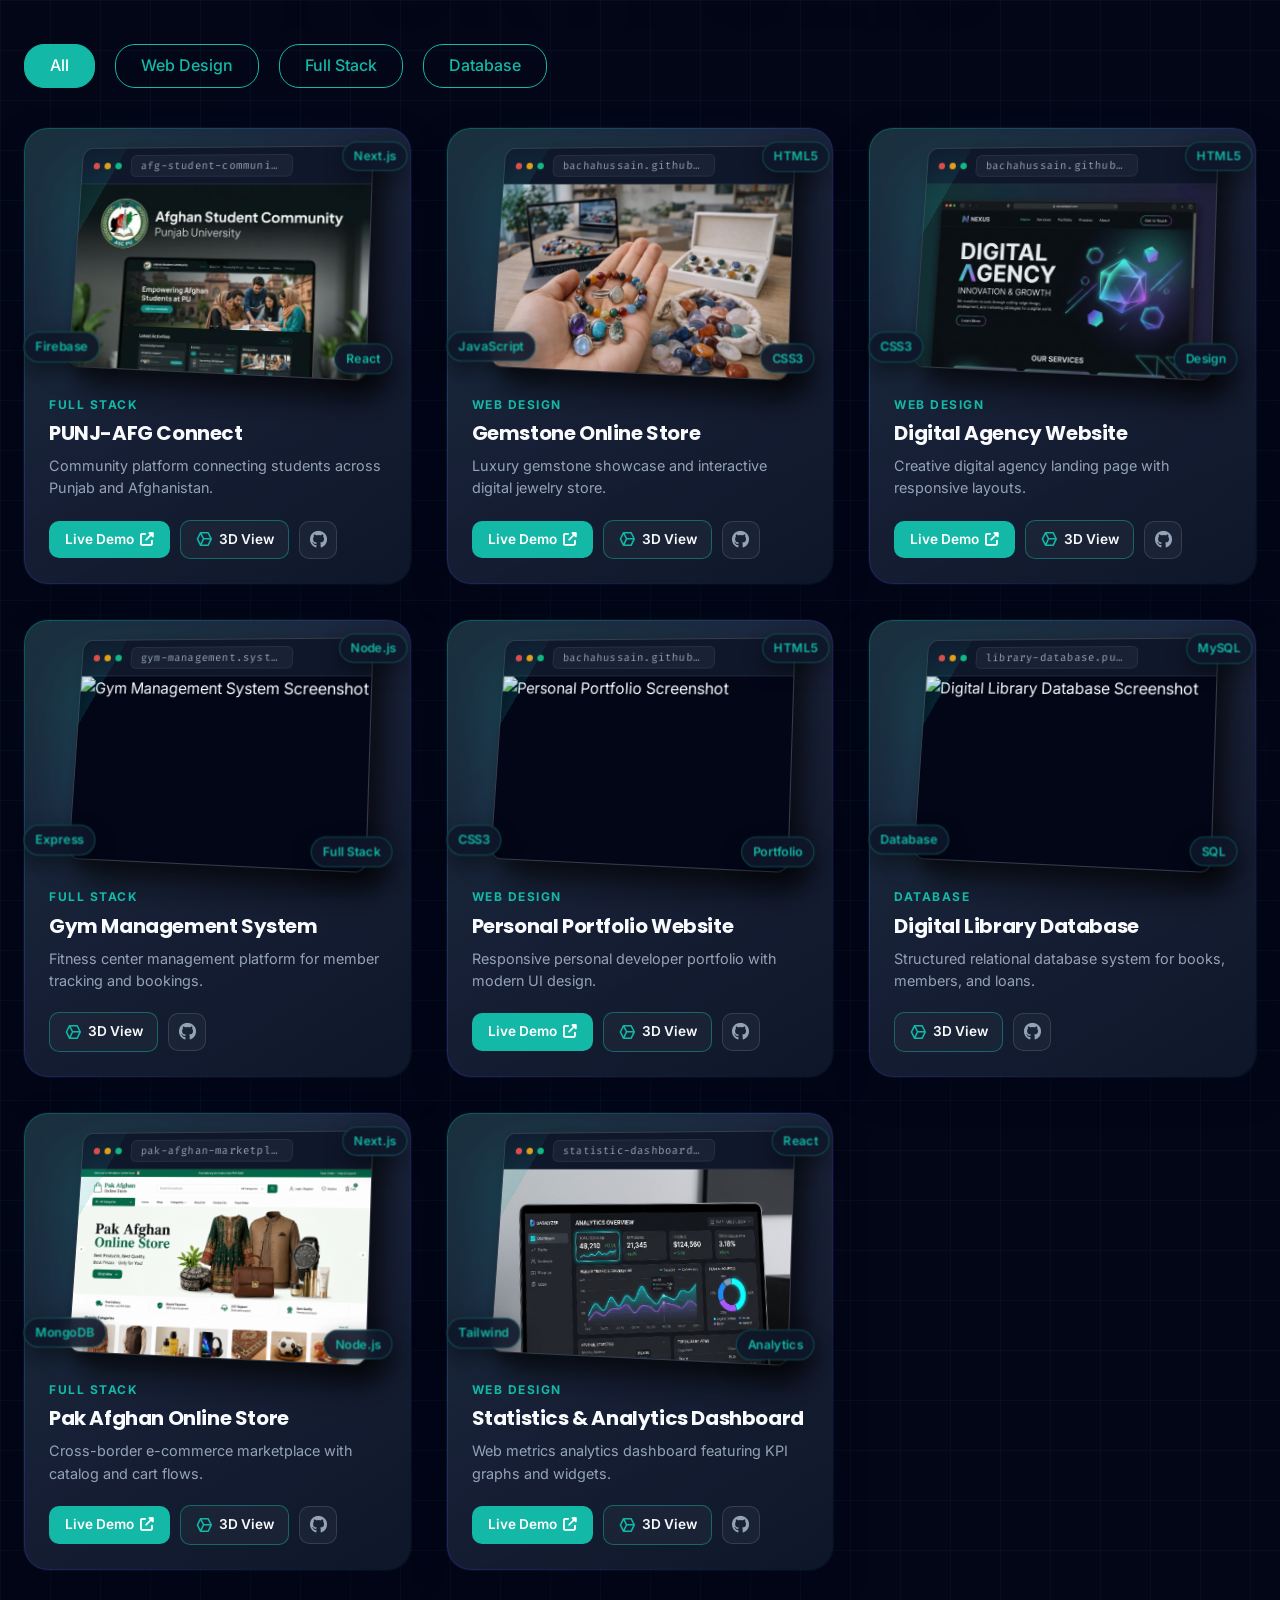
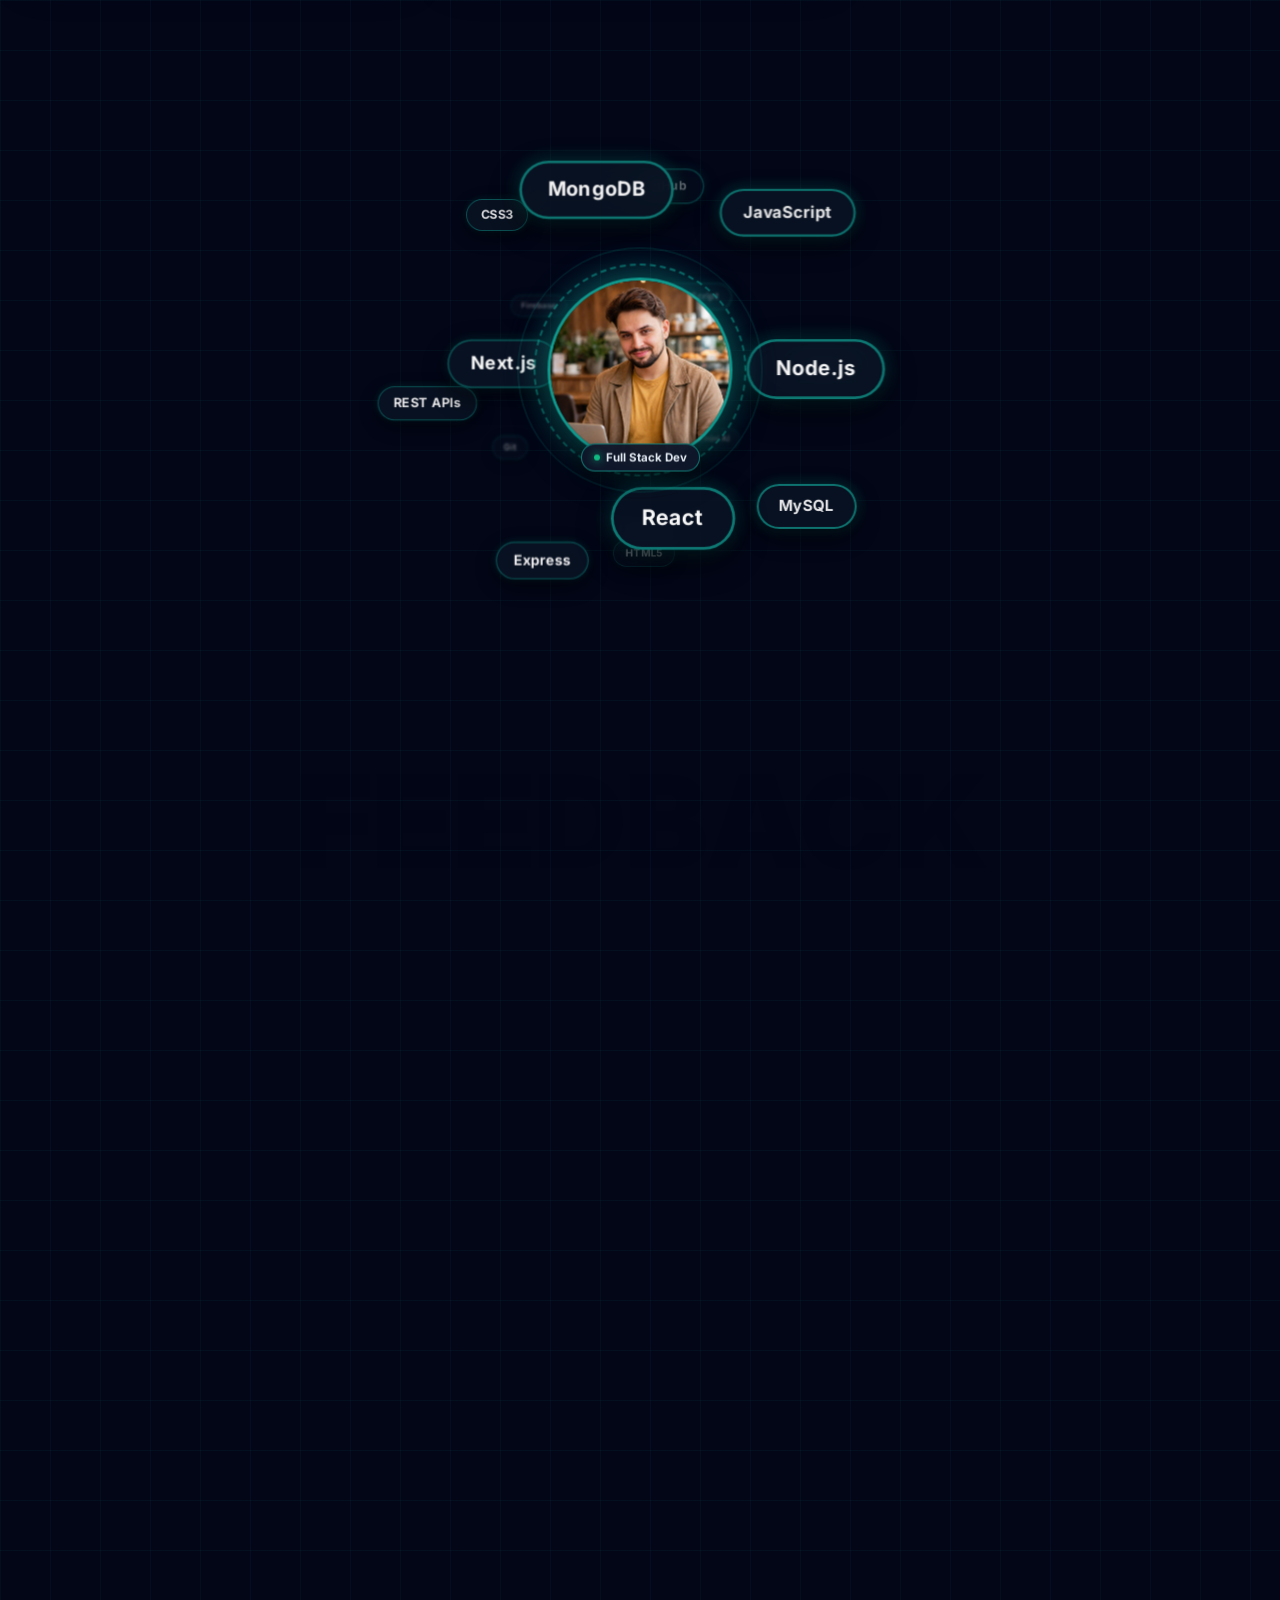
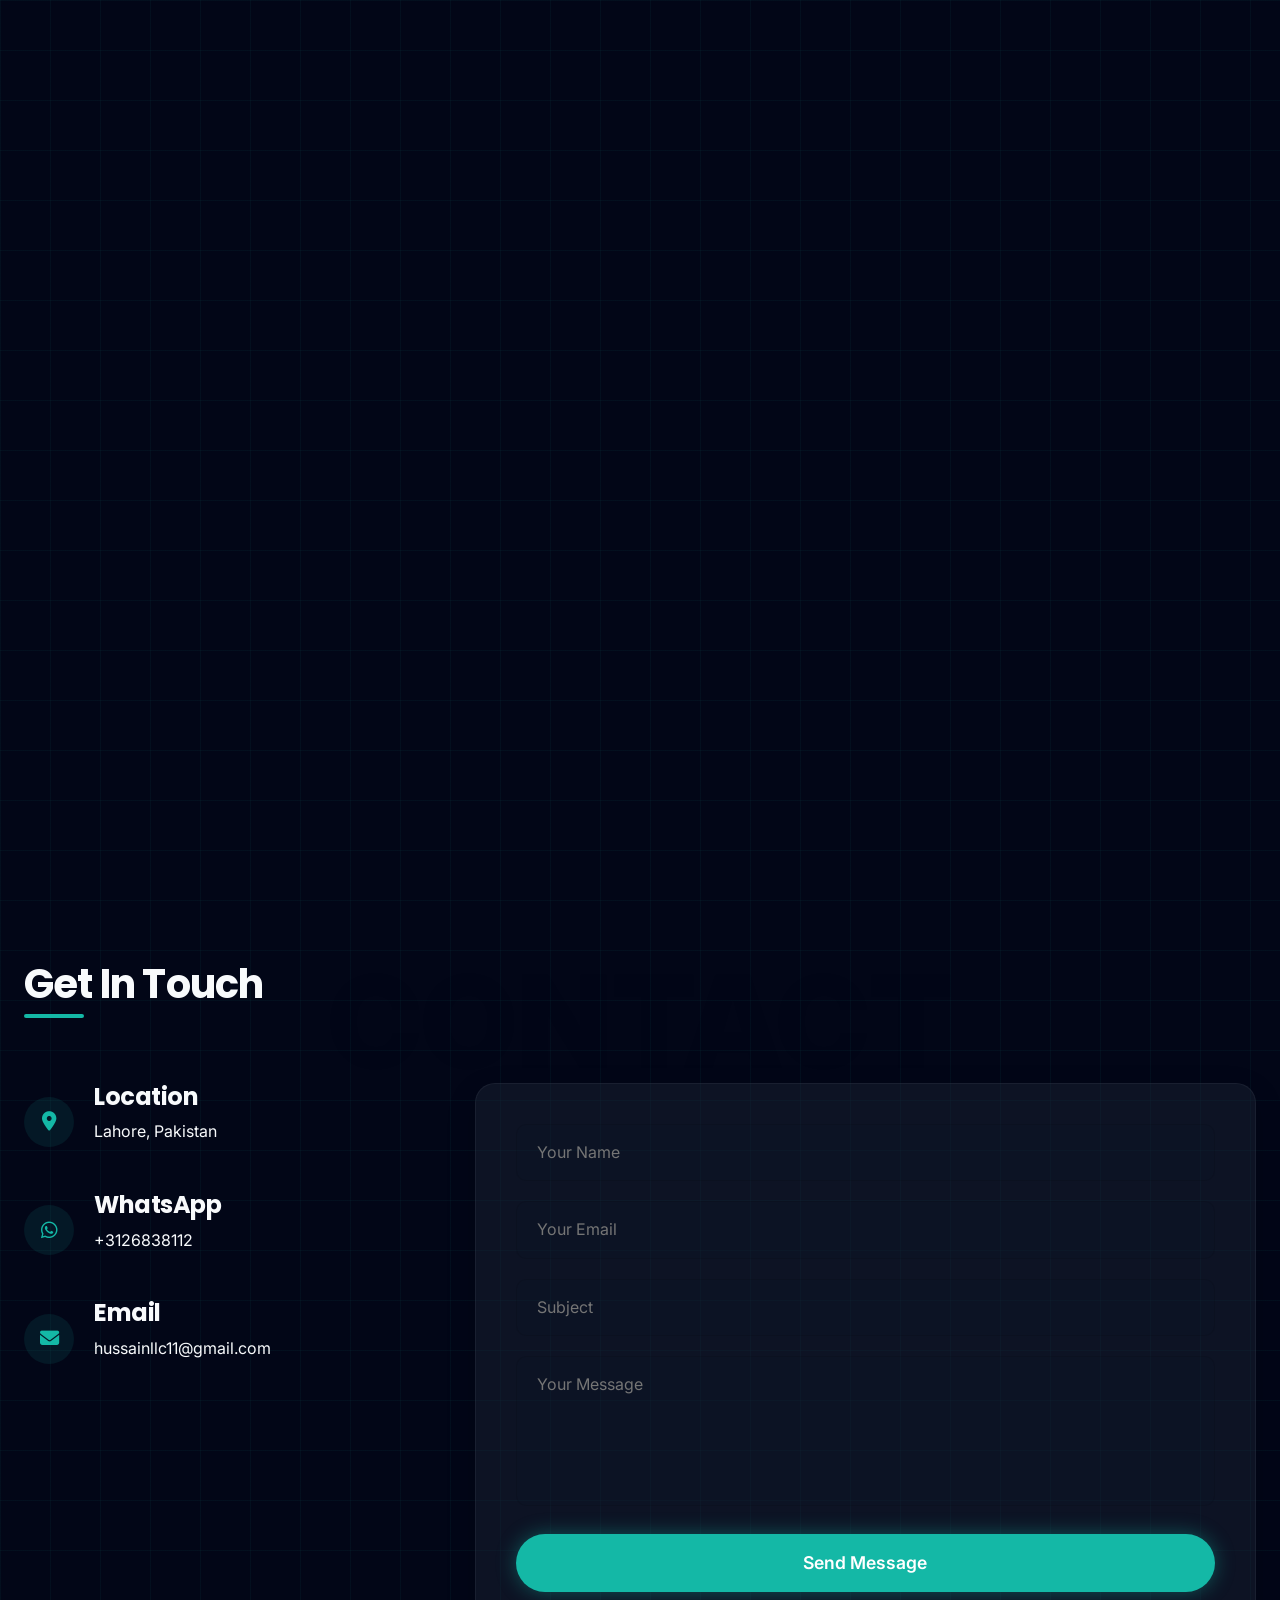
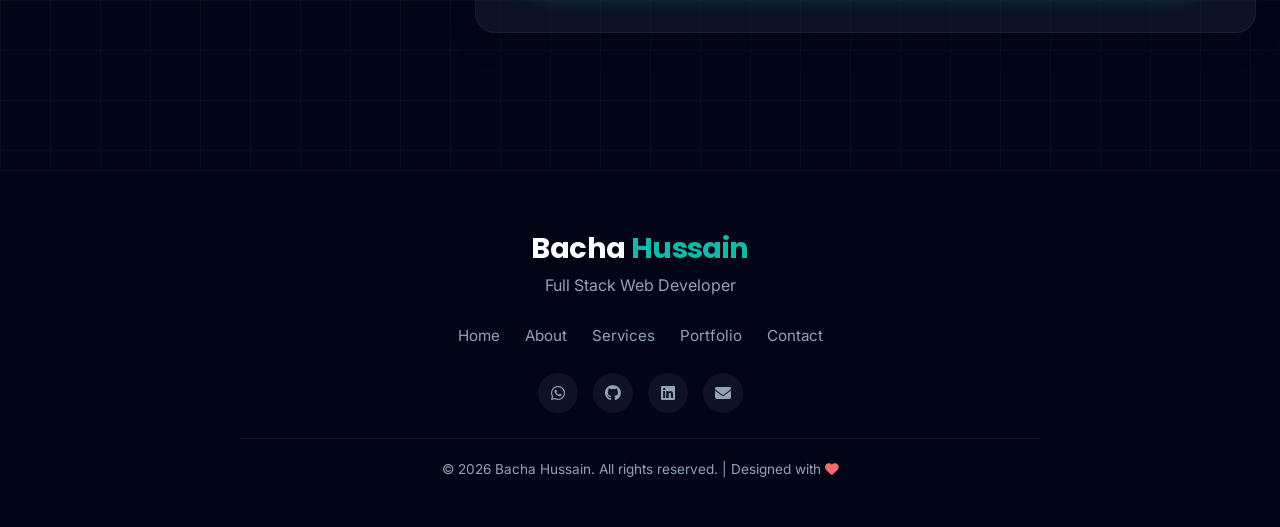
==== commit 496f763d: "feat: photorealistic 3D portfolio recreation with RGB lighting, glowing floor orbs, circular 3D HUD," ====
--- a/index.html
+++ b/index.html
@@ -166,69 +166,73 @@
                     </div>
                 </a>
 
-                <!-- CENTER: Tactile 3D Pill Key Navigation (.nav-3d-key system) -->
+                <!-- CENTER: Circular 3D Navigation Buttons with Soft Glow -->
                 <nav class="navbar-nav-center studio-3d-key-nav" aria-label="Studio 3D Navigation">
-                    <ul class="nav-3d-list">
+                    <ul class="nav-3d-circles-list">
+                        <!-- 1. Home icon (active state - glowing yellow with brown house) -->
                         <li>
-                            <button type="button" class="nav-link nav-3d-key active studio-waypoint-btn" data-color="green" data-waypoint="overview" title="Full Studio Overview">
-                                <i class="fas fa-house nav-key-icon"></i>
-                                <span class="nav-key-label">Overview</span>
+                            <button type="button" class="nav-circle-btn active-home studio-waypoint-btn" data-waypoint="overview" title="Home - Studio Overview">
+                                <i class="fas fa-house"></i>
                             </button>
                         </li>
+                        <!-- 2. Stack icon (glowing green layers) -->
                         <li>
-                            <button type="button" class="nav-link nav-3d-key studio-waypoint-btn" data-color="green" data-waypoint="projects" title="Projects Gallery Wall">
-                                <i class="fas fa-layer-group nav-key-icon"></i>
-                                <span class="nav-key-label">Projects</span>
+                            <button type="button" class="nav-circle-btn glow-green studio-waypoint-btn" data-waypoint="projects" title="Projects & Case Studies">
+                                <i class="fas fa-layer-group"></i>
                             </button>
                         </li>
+                        <!-- 3. Profile icon (glowing red person) -->
                         <li>
-                            <button type="button" class="nav-link nav-3d-key studio-waypoint-btn" data-color="red" data-waypoint="portrait" title="About & Bio">
-                                <i class="fas fa-user nav-key-icon"></i>
-                                <span class="nav-key-label">About</span>
+                            <button type="button" class="nav-circle-btn glow-red studio-waypoint-btn" data-waypoint="portrait" title="About & Bio">
+                                <i class="fas fa-user"></i>
                             </button>
                         </li>
+                        <!-- 4. Code icon </> (white on dark) -->
                         <li>
-                            <button type="button" class="nav-link nav-3d-key studio-waypoint-btn" data-color="black" data-waypoint="desk" title="Workstation Tech Stack">
-                                <i class="fas fa-code nav-key-icon"></i>
-                                <span class="nav-key-label">Workstation</span>
+                            <button type="button" class="nav-circle-btn glow-white studio-waypoint-btn" data-waypoint="desk" title="Workstation Tech Stack">
+                                <i class="fas fa-code"></i>
                             </button>
                         </li>
+                        <!-- 5. Music Note icon (glowing green) -->
                         <li>
-                            <button type="button" class="nav-link nav-3d-key studio-waypoint-btn" data-color="green" data-waypoint="lounge" title="Relaxing Lo-Fi Turntable">
-                                <i class="fas fa-music nav-key-icon"></i>
-                                <span class="nav-key-label">Lounge</span>
+                            <button type="button" class="nav-circle-btn glow-green studio-waypoint-btn" data-waypoint="lounge" id="navMusicBtn" title="Relaxing Lo-Fi Turntable">
+                                <i class="fas fa-music"></i>
                             </button>
                         </li>
+                        <!-- 6. Motorcycle icon (glowing red) -->
                         <li>
-                            <button type="button" class="nav-link nav-3d-key" data-color="red" id="navMotorcycleDriveBtn" title="Drive Motorcycle Across Room">
-                                <i class="fas fa-motorcycle nav-key-icon"></i>
-                                <span class="nav-key-label">Motorcycle</span>
+                            <button type="button" class="nav-circle-btn glow-red" id="navMotorcycleDriveBtn" title="Cruise Motorcycle Across Room">
+                                <i class="fas fa-motorcycle"></i>
                             </button>
                         </li>
+                        <!-- 7. Email envelope (white) -->
                         <li>
-                            <a href="#contact" class="nav-link nav-3d-key" data-color="black" title="Contact Me">
-                                <i class="fas fa-envelope nav-key-icon"></i>
-                                <span class="nav-key-label">Contact</span>
+                            <a href="#contact" class="nav-circle-btn glow-white" title="Contact & Email">
+                                <i class="fas fa-envelope"></i>
                             </a>
+                        </li>
+                        <!-- 8. Second Music icon -->
+                        <li>
+                            <button type="button" class="nav-circle-btn glow-amber" id="headerMusicToggle" title="Toggle Lo-Fi Music">
+                                <i class="fas fa-volume-up"></i>
+                            </button>
+                        </li>
+                        <!-- 9. Settings gear icon -->
+                        <li>
+                            <button type="button" class="nav-circle-btn glow-neutral" id="theme-toggle" title="Settings & Theme">
+                                <i class="fas fa-cog"></i>
+                            </button>
                         </li>
                     </ul>
                 </nav>
 
-                <!-- RIGHT: Music, CV, Hire Me & Theme -->
+                <!-- RIGHT: CV Button (Light Beige Pill) & Hire Me Button (Bright Orange Pill) -->
                 <div class="studio-navbar-actions">
-                    <button type="button" class="studio-icon-btn" id="headerMusicToggle" title="Toggle Relaxing Lo-Fi Music" aria-label="Toggle Lo-Fi Ambient Sound">
-                        <i class="fas fa-music"></i>
-                    </button>
-                    <button type="button" class="studio-icon-btn" id="theme-toggle" title="Switch Theme" aria-label="Switch Theme">
-                        <i class="fas fa-sun theme-icon-sun"></i>
-                        <i class="fas fa-moon theme-icon-moon"></i>
-                    </button>
-                    <a href="cv.pdf" download="Bacha_Hussain_CV.pdf" target="_blank" class="studio-nav-cv" title="Download Resume (CV)">
-                        <i class="fas fa-file-pdf"></i><span>CV</span>
+                    <a href="cv.pdf" download="Bacha_Hussain_CV.pdf" target="_blank" class="studio-nav-cv-pill" title="Download Official Resume (PDF)">
+                        <i class="fas fa-file-alt"></i><span>CV</span>
                     </a>
-                    <a href="#contact" class="studio-nav-hire">
-                        <span>Hire Me</span>
-                        <i class="fas fa-paper-plane"></i>
+                    <a href="#contact" class="studio-nav-hire-orange">
+                        <i class="fas fa-paper-plane"></i><span>HIRE ME</span>
                     </a>
                     <button type="button" class="studio-mobile-hamburger" id="navHamburger" aria-label="Toggle Menu" aria-expanded="false" aria-controls="navDropdownPanel">
                         <span class="hamburger-bar"></span>
@@ -328,22 +332,33 @@
                     </div>
                 </div>
 
-                <!-- Bottom HUD: Camera Status & Music Toggle -->
+                <!-- Bottom HUD: WhatsApp Floating Button, Camera Status, Audio Toggle & Teal Chat Bubble -->
                 <div class="studio-bottom-hud">
-                    <div class="studio-camera-status">
-                        <span class="studio-status-pulse"></span>
-                        <span class="studio-status-text">Camera: <strong id="studioCurrentViewName">Overview</strong></span>
-                        <span style="color: rgba(255,255,255,0.2);">|</span>
-                        <a href="#about" class="studio-scroll-hint">
-                            <span>Scroll for full portfolio</span>
-                            <i class="fas fa-chevron-down"></i>
+                    <!-- Left: Green WhatsApp Button & Camera Status -->
+                    <div class="studio-bottom-left-group">
+                        <a href="https://wa.me/923126838112" target="_blank" rel="noreferrer" class="studio-whatsapp-floating-btn" title="Chat on WhatsApp">
+                            <i class="fab fa-whatsapp"></i>
                         </a>
-                    </div>
-
-                    <!-- Ambient Music Controller (Arsh Khachatrian style bottom-right icon) -->
-                    <button class="studio-audio-btn" id="studioAudioBtn" title="Toggle Relaxing Ambient Lo-Fi Music" aria-label="Toggle Ambient Audio">
-                        <i class="fas fa-volume-mute"></i>
-                    </button>
+                        <div class="studio-camera-status">
+                            <span class="studio-status-pulse"></span>
+                            <span class="studio-status-text">Camera: <strong id="studioCurrentViewName">Overview</strong></span>
+                            <span style="color: rgba(255,255,255,0.2);">|</span>
+                            <a href="#about" class="studio-scroll-hint">
+                                <span>Scroll for full portfolio</span>
+                                <i class="fas fa-chevron-down"></i>
+                            </a>
+                        </div>
+                    </div>
+
+                    <!-- Right: Audio Toggle & Teal Chat Bubble Button -->
+                    <div class="studio-bottom-right-group">
+                        <button class="studio-audio-btn" id="studioAudioBtn" title="Toggle Relaxing Ambient Lo-Fi Music" aria-label="Toggle Ambient Audio">
+                            <i class="fas fa-volume-mute"></i>
+                        </button>
+                        <a href="#contact" class="studio-teal-chat-bubble-btn" title="Open Direct Chat">
+                            <i class="fas fa-comments"></i>
+                        </a>
+                    </div>
                 </div>
 
                 <!-- Slide-out Case Study Modal / Drawer -->
--- a/studio-3d.css
+++ b/studio-3d.css
@@ -1653,3 +1653,202 @@
     grid-template-columns: 1fr;
   }
 }
+
+/* ==========================================================================
+   CIRCULAR 3D BUTTONS ROW (EXACT REFERENCE RECREATION)
+   ========================================================================== */
+.nav-3d-circles-list {
+  display: flex;
+  align-items: center;
+  gap: 8px;
+  list-style: none;
+  margin: 0;
+  padding: 0;
+}
+
+.nav-circle-btn {
+  width: 38px;
+  height: 38px;
+  border-radius: 50%;
+  display: inline-flex;
+  align-items: center;
+  justify-content: center;
+  background: rgba(22, 18, 14, 0.85);
+  border: 1px solid rgba(255, 255, 255, 0.15);
+  color: #d1d5db;
+  font-size: 0.86rem;
+  cursor: pointer;
+  transition: all 0.22s cubic-bezier(0.2, 0.8, 0.2, 1);
+  box-shadow: 0 4px 10px rgba(0, 0, 0, 0.4);
+  text-decoration: none;
+}
+
+.nav-circle-btn:hover {
+  transform: translateY(-2px) scale(1.08);
+}
+
+/* 1. Home active - glowing yellow with brown house */
+.nav-circle-btn.active-home,
+.nav-circle-btn.active {
+  background: #fbbf24 !important;
+  color: #451a03 !important;
+  border-color: #fde68a !important;
+  box-shadow: 0 0 18px rgba(251, 191, 36, 0.7), 0 4px 12px rgba(0, 0, 0, 0.4) !important;
+  transform: scale(1.08);
+}
+
+/* 2. Green glowing icons */
+.nav-circle-btn.glow-green {
+  color: #34d399;
+  border-color: rgba(52, 211, 153, 0.35);
+  box-shadow: 0 0 10px rgba(52, 211, 153, 0.25);
+}
+.nav-circle-btn.glow-green:hover {
+  border-color: #34d399;
+  box-shadow: 0 0 16px rgba(52, 211, 153, 0.55);
+}
+
+/* 3. Red glowing icons */
+.nav-circle-btn.glow-red {
+  color: #f87171;
+  border-color: rgba(248, 113, 113, 0.35);
+  box-shadow: 0 0 10px rgba(248, 113, 113, 0.25);
+}
+.nav-circle-btn.glow-red:hover {
+  border-color: #f87171;
+  box-shadow: 0 0 16px rgba(248, 113, 113, 0.55);
+}
+
+/* 4. White / Dark Code icon */
+.nav-circle-btn.glow-white {
+  color: #ffffff;
+  border-color: rgba(255, 255, 255, 0.25);
+}
+.nav-circle-btn.glow-white:hover {
+  border-color: #ffffff;
+  box-shadow: 0 0 14px rgba(255, 255, 255, 0.45);
+}
+
+/* 8. Amber Lo-Fi audio icon */
+.nav-circle-btn.glow-amber {
+  color: #fbbf24;
+  border-color: rgba(251, 191, 36, 0.35);
+}
+.nav-circle-btn.glow-amber:hover {
+  border-color: #fbbf24;
+  box-shadow: 0 0 14px rgba(251, 191, 36, 0.5);
+}
+
+/* 9. Settings icon */
+.nav-circle-btn.glow-neutral {
+  color: #9ca3af;
+  border-color: rgba(255, 255, 255, 0.15);
+}
+.nav-circle-btn.glow-neutral:hover {
+  color: #ffffff;
+  border-color: rgba(255, 255, 255, 0.4);
+}
+
+/* CV Button: Light Beige Pill */
+.studio-nav-cv-pill {
+  padding: 8px 18px;
+  border-radius: 9999px;
+  background: #f4eee2;
+  color: #1c1815;
+  font-family: 'Inter', sans-serif;
+  font-size: 0.78rem;
+  font-weight: 700;
+  letter-spacing: 0.05em;
+  text-decoration: none;
+  display: inline-flex;
+  align-items: center;
+  gap: 6px;
+  box-shadow: 0 4px 12px rgba(0, 0, 0, 0.35);
+  transition: all 0.22s ease;
+}
+.studio-nav-cv-pill:hover {
+  background: #ffffff;
+  transform: translateY(-2px);
+  color: #000000;
+  box-shadow: 0 6px 16px rgba(0, 0, 0, 0.45);
+}
+
+/* Hire Me Button: Bright Orange Pill with Dark Text */
+.studio-nav-hire-orange {
+  padding: 8px 20px;
+  border-radius: 9999px;
+  background: #f59e0b;
+  color: #120e0a;
+  font-family: 'Inter', sans-serif;
+  font-size: 0.8rem;
+  font-weight: 800;
+  letter-spacing: 0.06em;
+  text-transform: uppercase;
+  text-decoration: none;
+  display: inline-flex;
+  align-items: center;
+  gap: 7px;
+  box-shadow: 0 4px 16px rgba(245, 158, 11, 0.5);
+  transition: all 0.22s ease;
+}
+.studio-nav-hire-orange:hover {
+  background: #fbbf24;
+  transform: translateY(-2px);
+  color: #000000;
+  box-shadow: 0 6px 20px rgba(245, 158, 11, 0.65);
+}
+
+/* Bottom Left & Right HUD Groups */
+.studio-bottom-left-group {
+  display: flex;
+  align-items: center;
+  gap: 12px;
+}
+.studio-bottom-right-group {
+  display: flex;
+  align-items: center;
+  gap: 12px;
+}
+
+/* Floating WhatsApp Button */
+.studio-whatsapp-floating-btn {
+  width: 48px;
+  height: 48px;
+  border-radius: 50%;
+  background: #25D366;
+  color: #ffffff;
+  display: inline-flex;
+  align-items: center;
+  justify-content: center;
+  font-size: 1.45rem;
+  text-decoration: none;
+  box-shadow: 0 8px 24px rgba(37, 211, 102, 0.45);
+  transition: transform 0.25s ease, box-shadow 0.25s ease;
+}
+.studio-whatsapp-floating-btn:hover {
+  transform: scale(1.1);
+  color: #ffffff;
+  box-shadow: 0 12px 30px rgba(37, 211, 102, 0.65);
+}
+
+/* Floating Teal Chat Bubble Button */
+.studio-teal-chat-bubble-btn {
+  width: 48px;
+  height: 48px;
+  border-radius: 50%;
+  background: #00897b;
+  color: #ffffff;
+  display: inline-flex;
+  align-items: center;
+  justify-content: center;
+  font-size: 1.35rem;
+  text-decoration: none;
+  box-shadow: 0 8px 24px rgba(0, 137, 123, 0.45);
+  transition: transform 0.25s ease, box-shadow 0.25s ease;
+}
+.studio-teal-chat-bubble-btn:hover {
+  transform: scale(1.1);
+  color: #ffffff;
+  background: #00796b;
+  box-shadow: 0 12px 30px rgba(0, 137, 123, 0.65);
+}
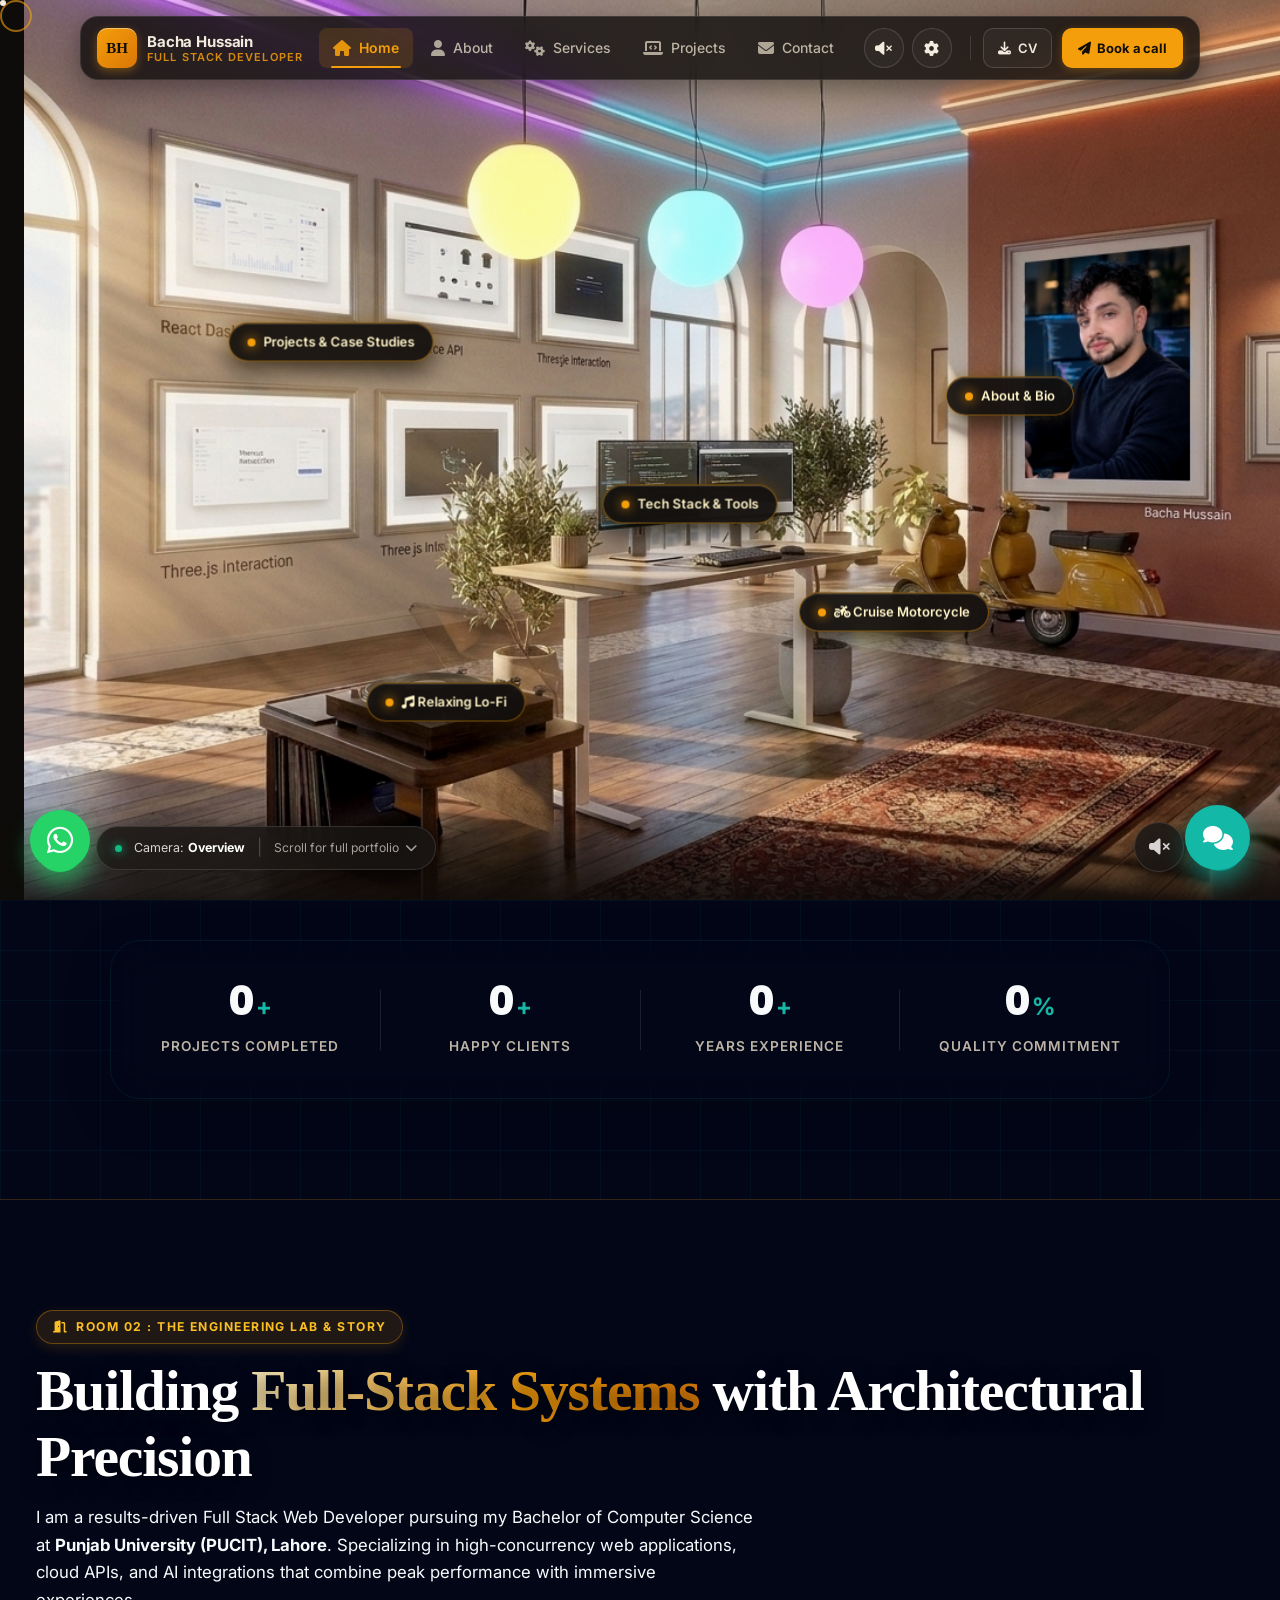
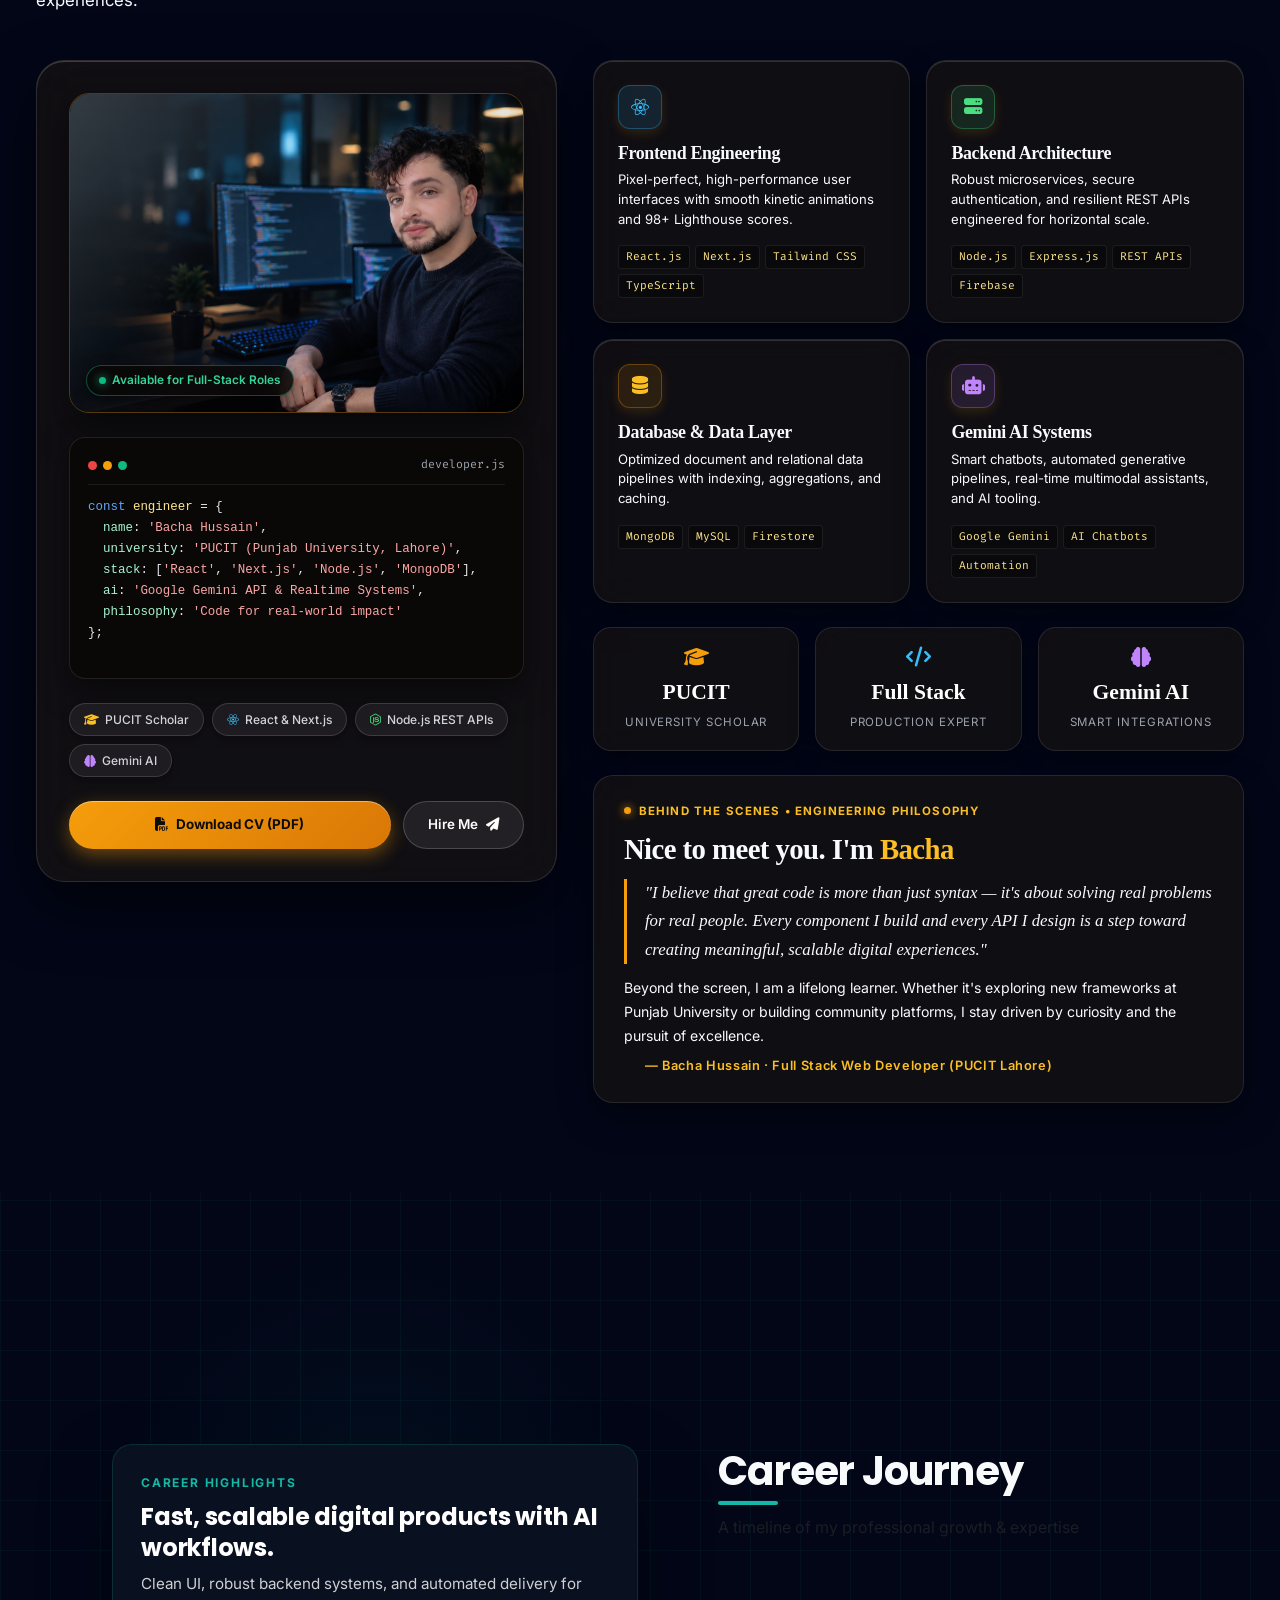
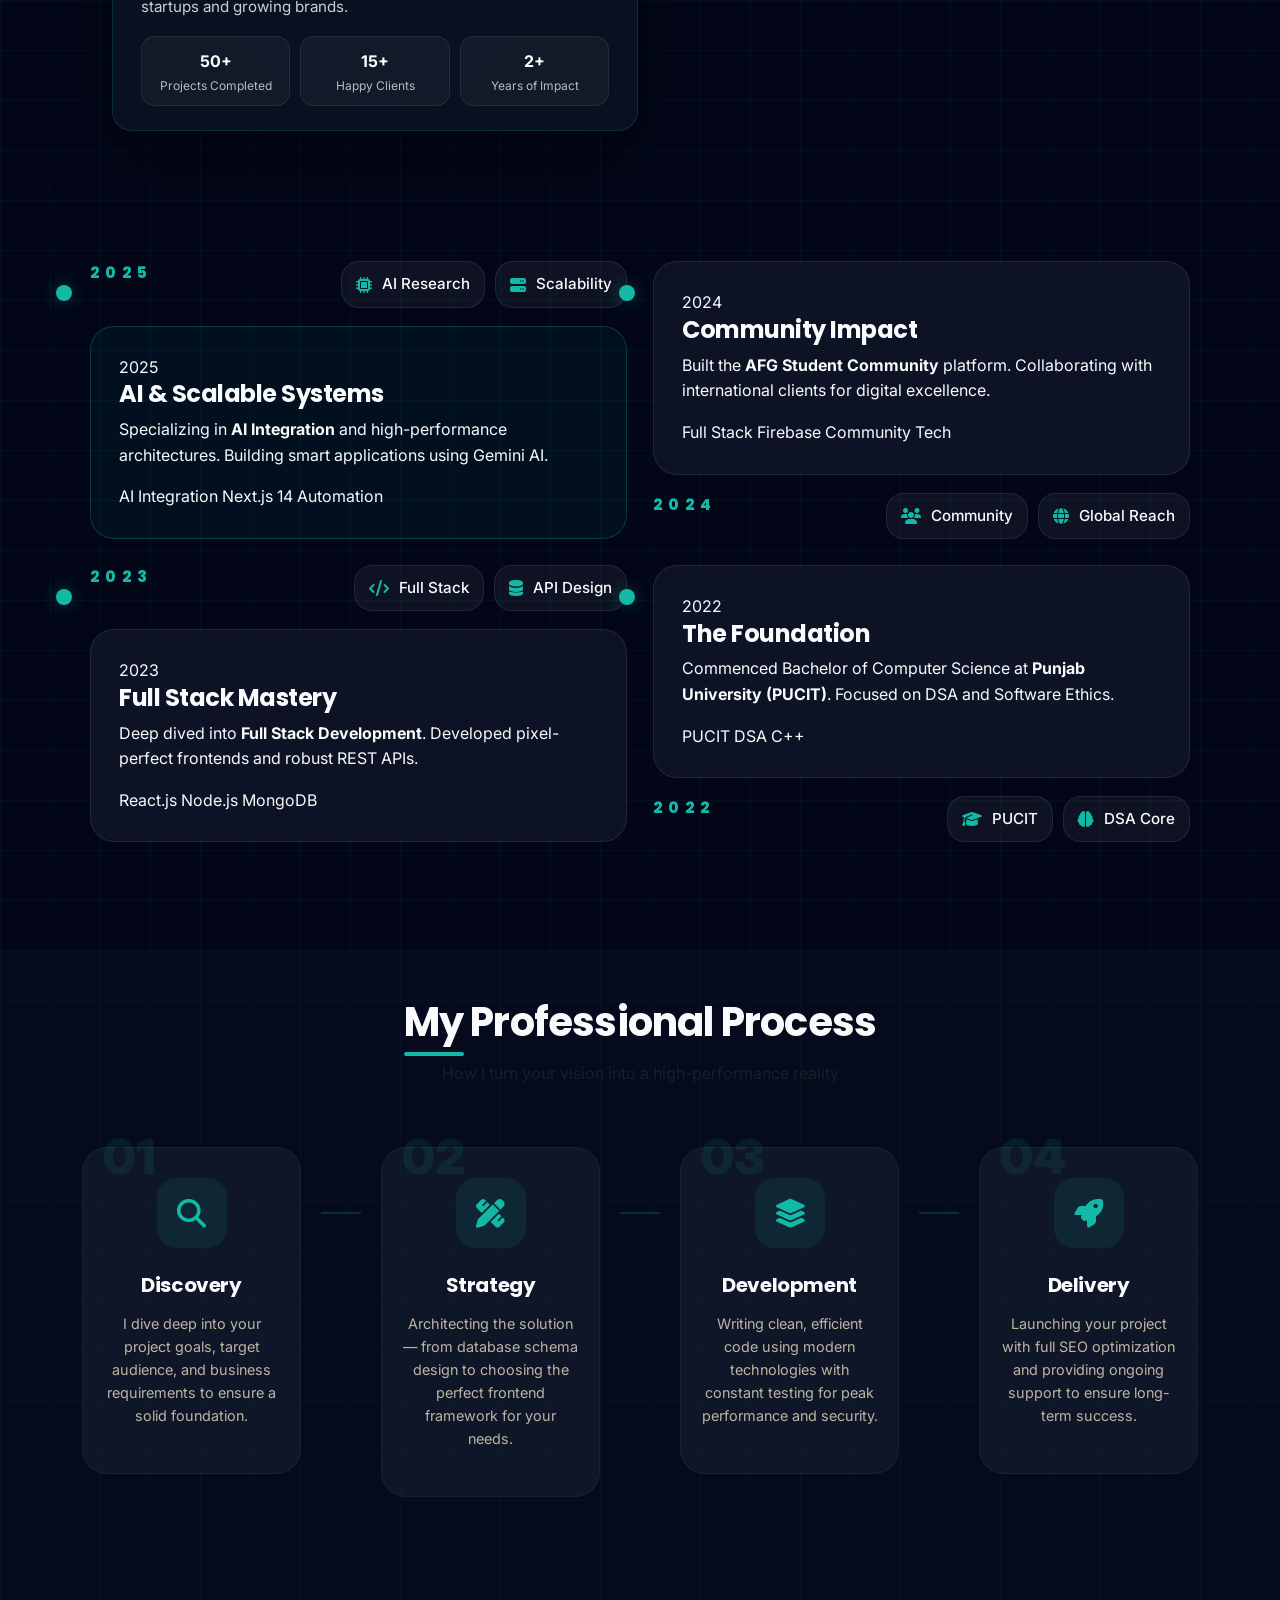
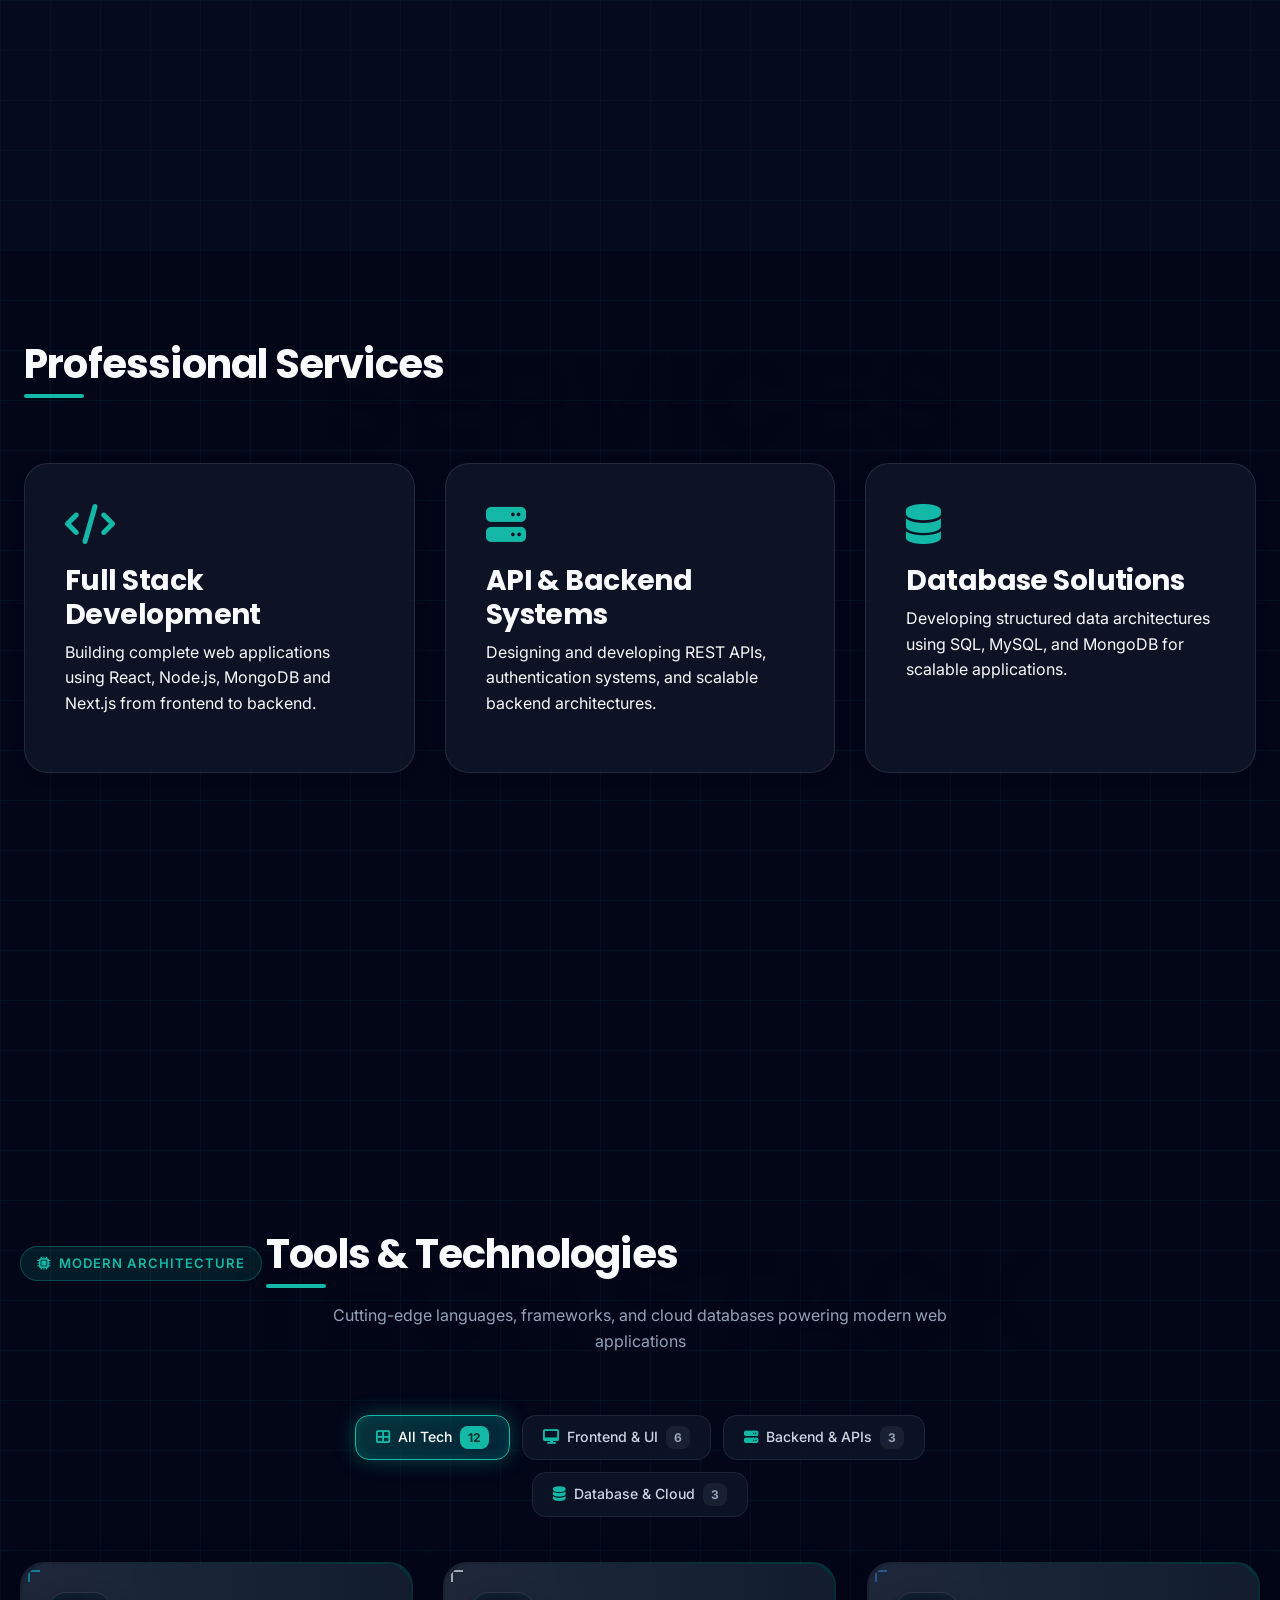
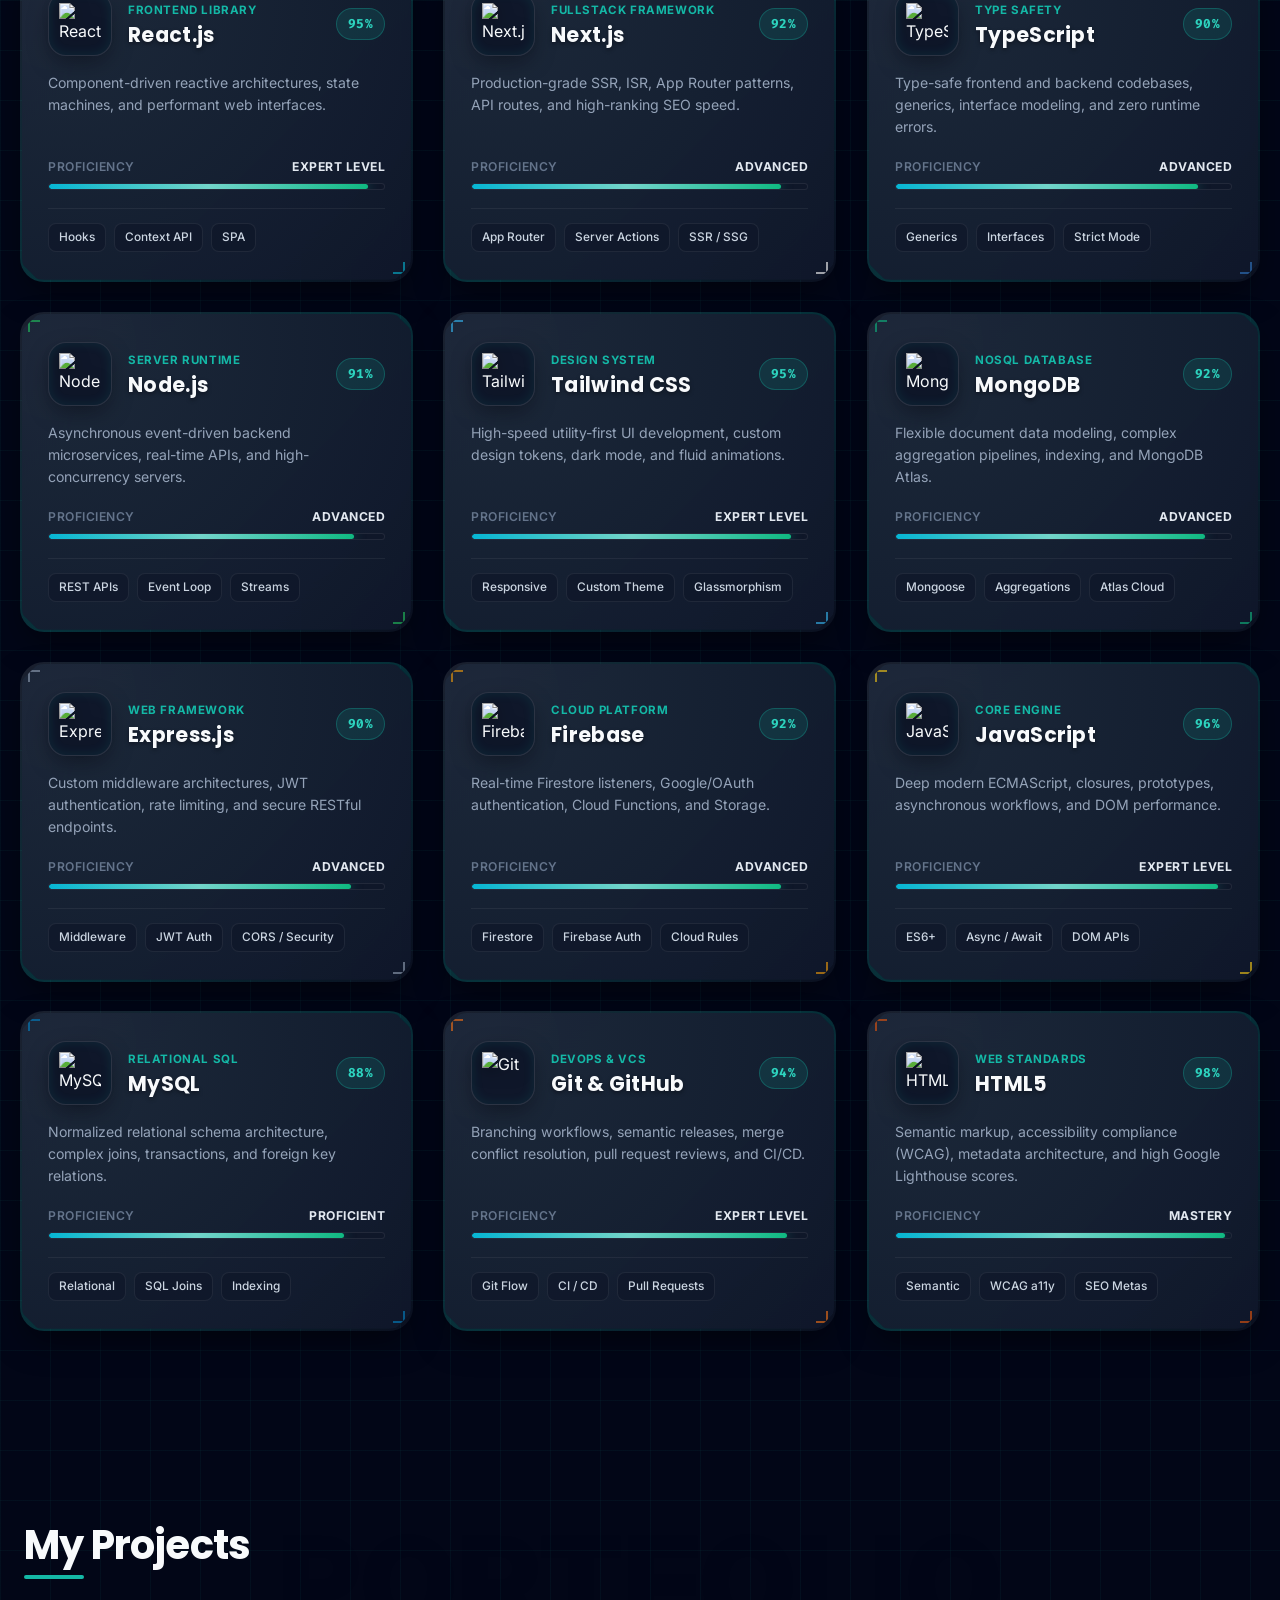
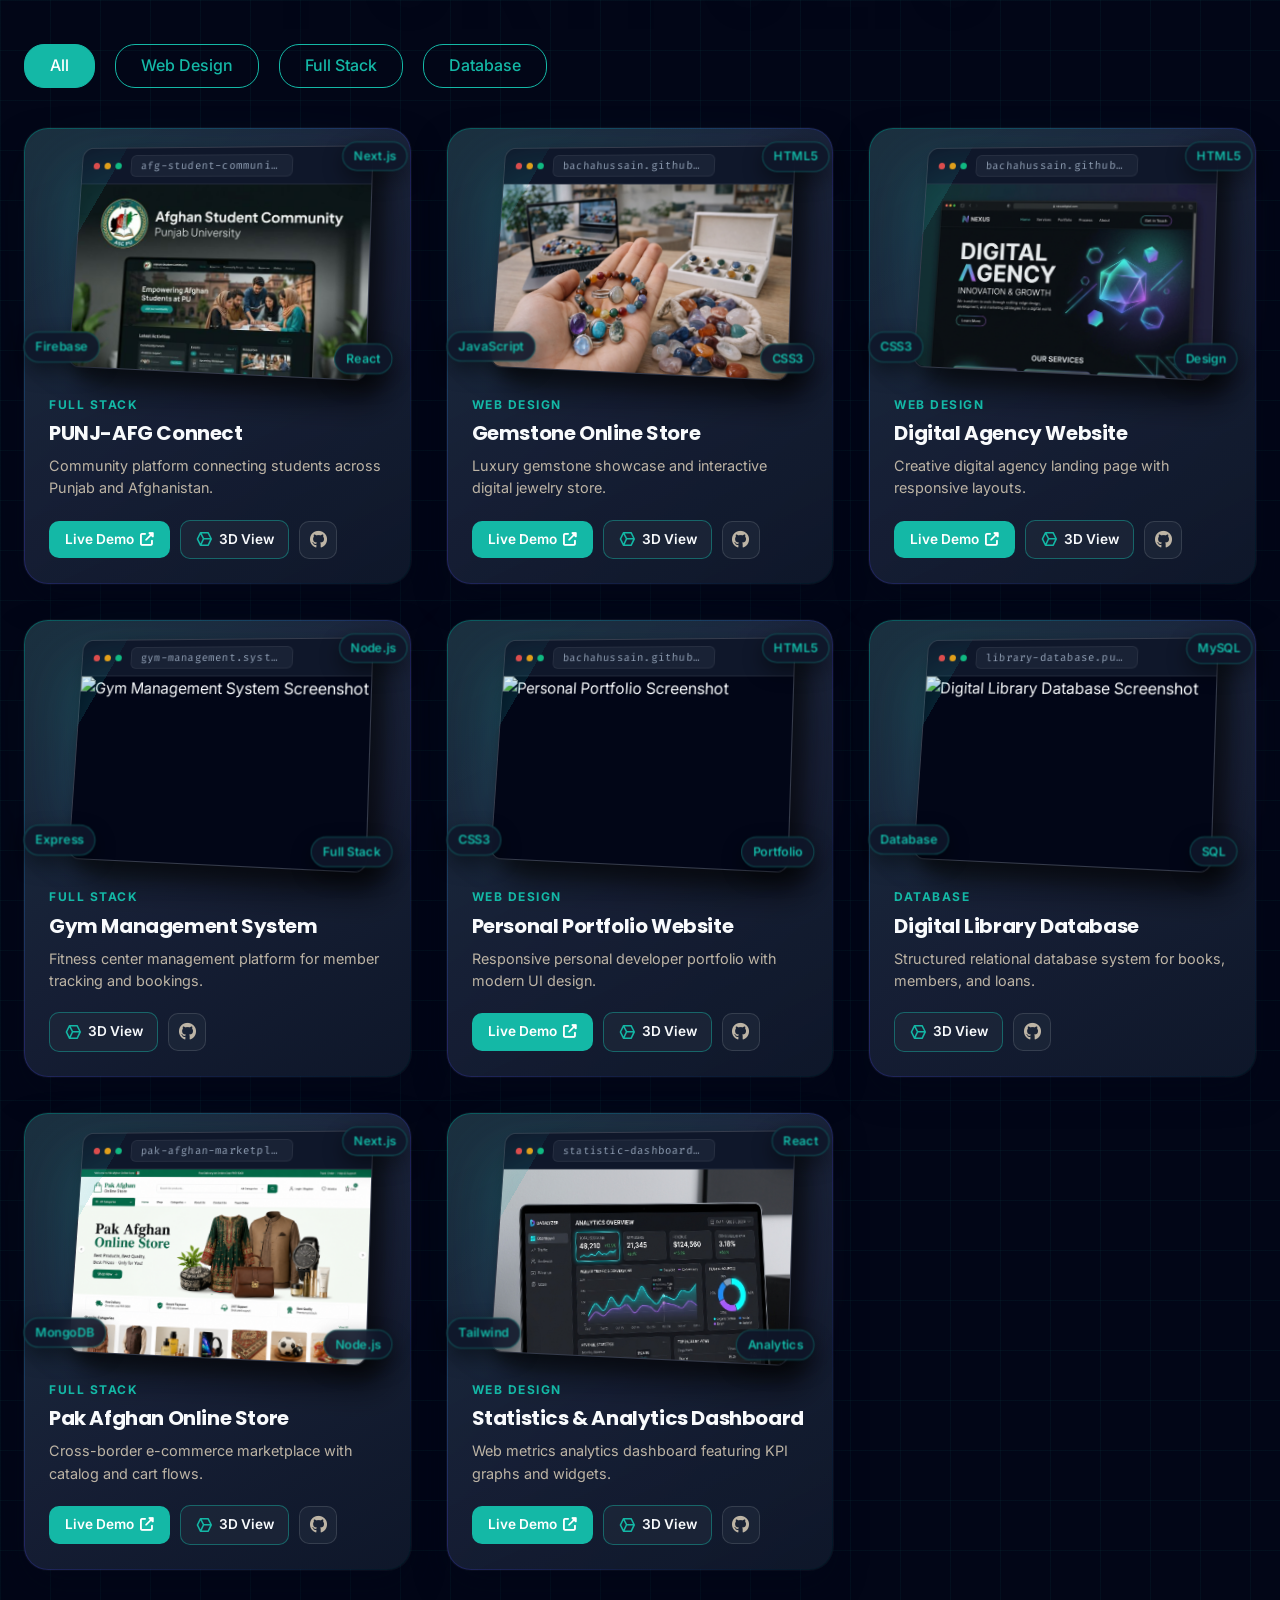
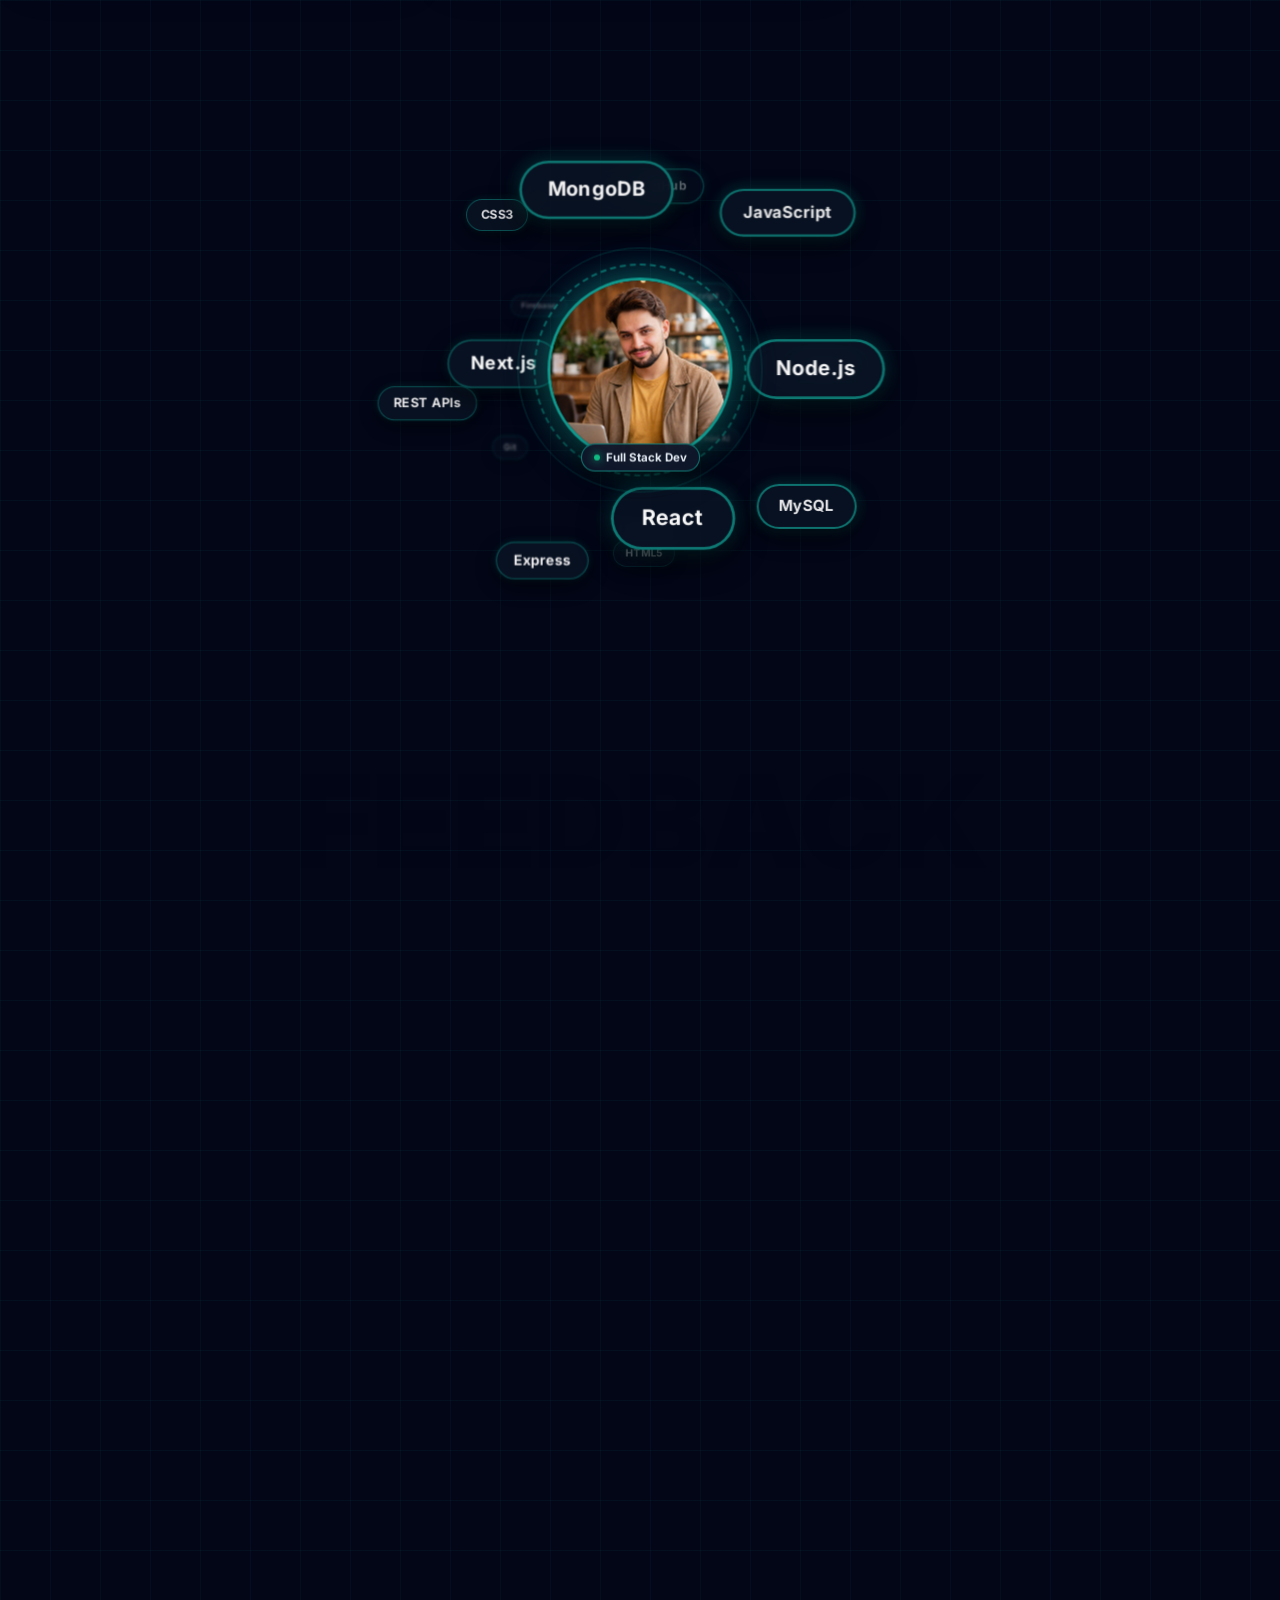
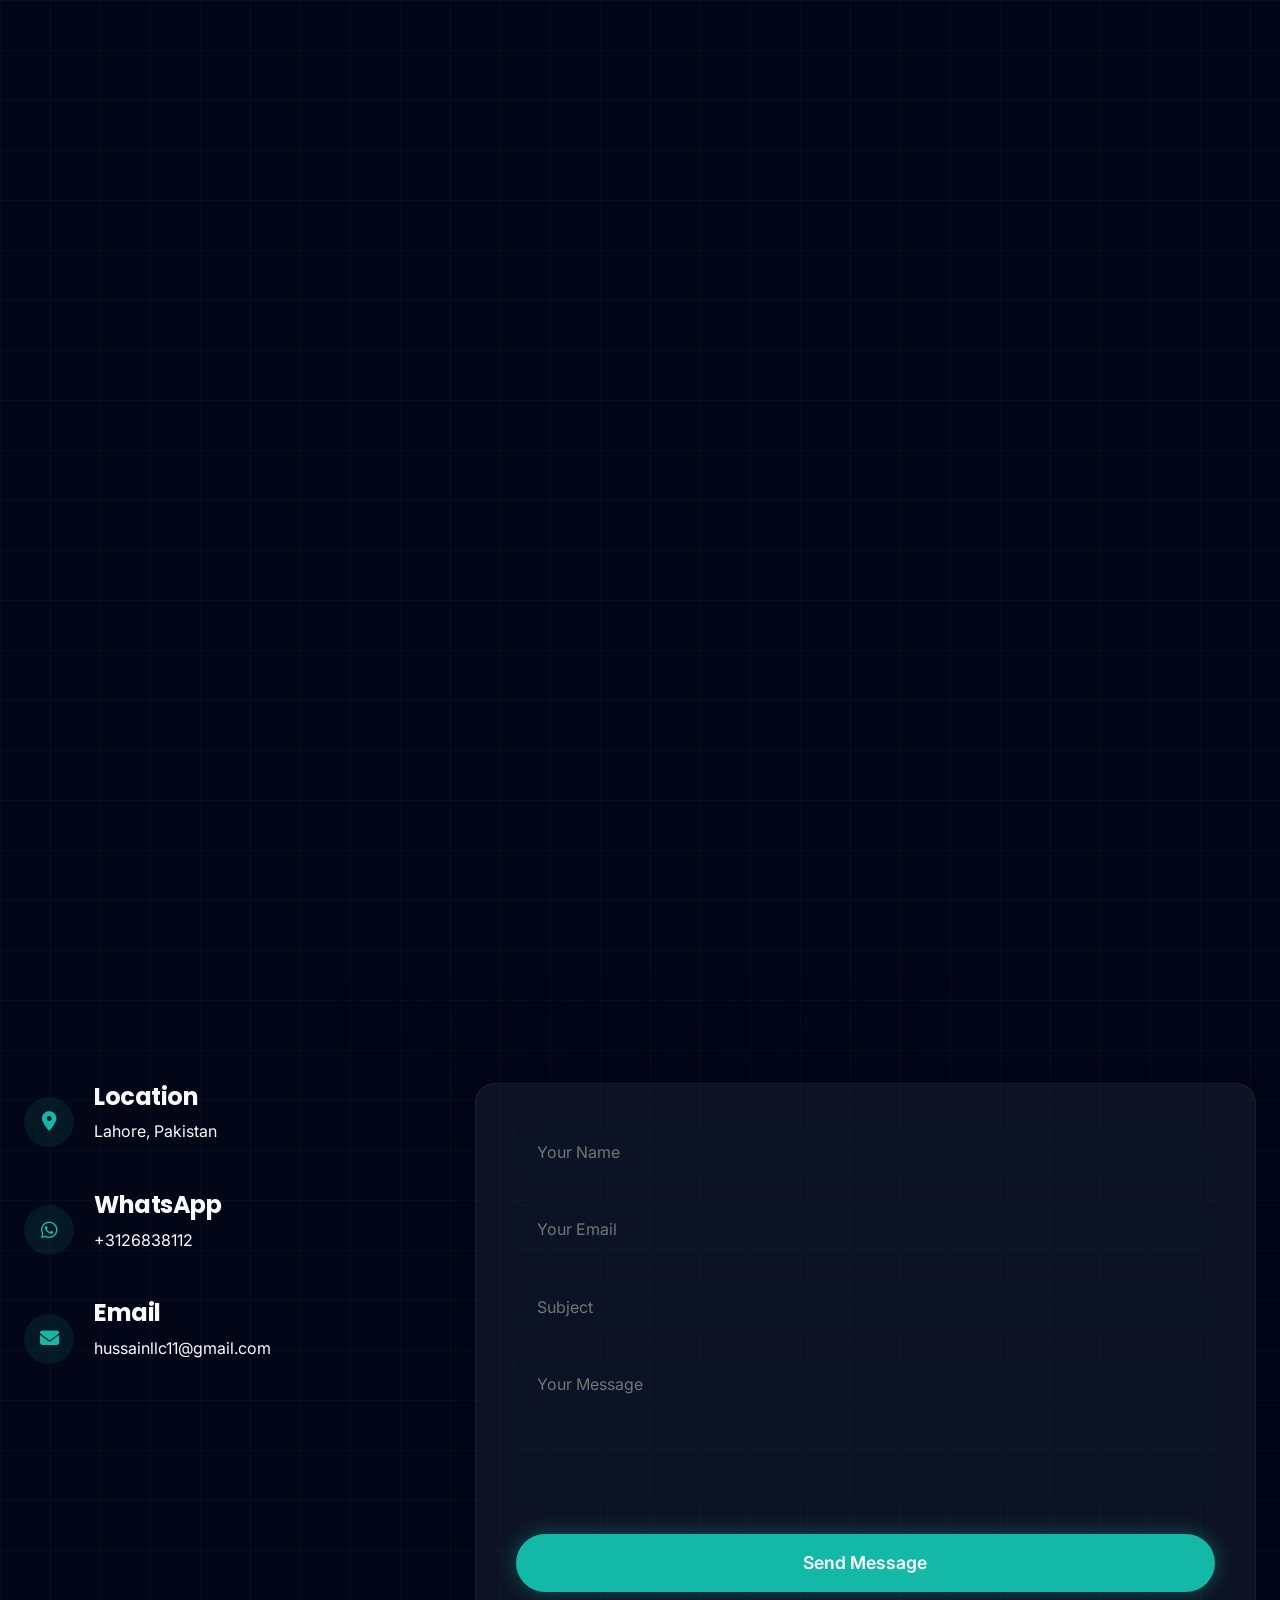
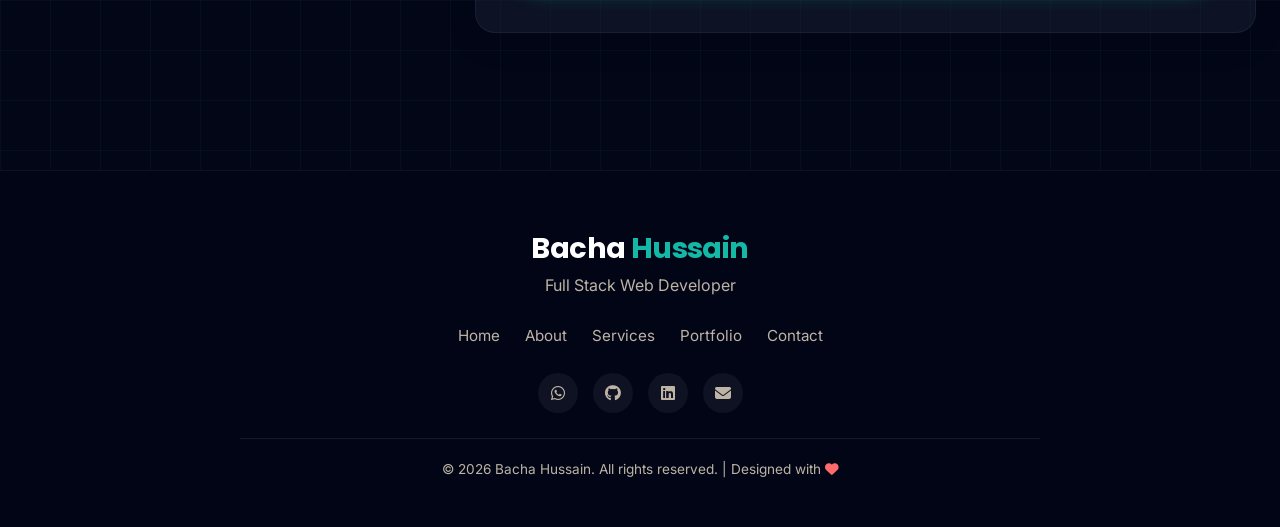
==== commit d99c6c22: "Rebuild top navigation bar from scratch with clean floating pill design, 5 labelled links, scene set" ====
--- a/index.html
+++ b/index.html
@@ -154,87 +154,126 @@
             <i class="fas fa-comments"></i>
         </button>
 
-        <!-- Floating Warm Glass 3D HUD Navigation (Matches Room Daylight Environment) -->
-        <header class="top-navbar studio-unified-navbar" id="topNavbar" role="banner">
-            <div class="studio-navbar-container">
-                <!-- LEFT: Brand Tag -->
-                <a href="#home" class="studio-brand-link" aria-label="Bacha Hussain - Home">
-                    <span class="studio-brand-badge">BH</span>
-                    <div class="studio-brand-meta">
-                        <span class="studio-brand-name">Bacha Hussain</span>
-                        <span class="studio-brand-tagline">Full Stack Developer</span>
+                <!-- Accessible Skip to Content Link -->
+        <a href="#main-content" class="skip-to-content">Skip to content</a>
+
+        <!-- Floating Professional Top Navigation Bar -->
+        <nav class="top-navbar" id="topNavbar" aria-label="Main">
+            <div class="nav-container">
+                <!-- A. BRAND: Amber BH Tile + Name + Subtitle -->
+                <a href="#home" class="nav-brand" aria-label="Bacha Hussain - Home">
+                    <span class="nav-brand-tile">BH</span>
+                    <div class="nav-brand-text">
+                        <span class="nav-brand-name">Bacha Hussain</span>
+                        <span class="nav-brand-sub">FULL STACK DEVELOPER</span>
                     </div>
                 </a>
 
-                <!-- CENTER: Circular 3D Navigation Buttons with Soft Glow -->
-                <nav class="navbar-nav-center studio-3d-key-nav" aria-label="Studio 3D Navigation">
-                    <ul class="nav-3d-circles-list">
-                        <!-- 1. Home icon (active state - glowing yellow with brown house) -->
-                        <li>
-                            <button type="button" class="nav-circle-btn active-home studio-waypoint-btn" data-waypoint="overview" title="Home - Studio Overview">
-                                <i class="fas fa-house"></i>
+                <!-- B. NAVIGATION: Five labelled links in page order -->
+                <ul class="nav-links-list" id="mainNavLinks">
+                    <li>
+                        <a href="#home" class="nav-link active" aria-current="page">
+                            <i class="fas fa-house"></i>
+                            <span>Home</span>
+                        </a>
+                    </li>
+                    <li>
+                        <a href="#about" class="nav-link">
+                            <i class="fas fa-user"></i>
+                            <span>About</span>
+                        </a>
+                    </li>
+                    <li>
+                        <a href="#services" class="nav-link">
+                            <i class="fas fa-cogs"></i>
+                            <span>Services</span>
+                        </a>
+                    </li>
+                    <li>
+                        <a href="#portfolio" class="nav-link">
+                            <i class="fas fa-laptop-code"></i>
+                            <span>Projects</span>
+                        </a>
+                    </li>
+                    <li>
+                        <a href="#contact" class="nav-link">
+                            <i class="fas fa-envelope"></i>
+                            <span>Contact</span>
+                        </a>
+                    </li>
+                </ul>
+
+                <!-- C. SCENE CONTROLS: Speaker + Gear with Popover -->
+                <div class="nav-scene-controls">
+                    <div class="nav-tooltip-wrapper">
+                        <button type="button" class="nav-icon-btn" id="navSoundBtn" aria-label="Toggle ambient sound" aria-pressed="false">
+                            <i class="fas fa-volume-mute" id="navSoundIcon"></i>
+                        </button>
+                        <span class="nav-tooltip" role="tooltip">Toggle sound</span>
+                    </div>
+                    <div class="nav-tooltip-wrapper">
+                        <button type="button" class="nav-icon-btn" id="navSettingsBtn" aria-label="Scene settings" aria-haspopup="dialog" aria-expanded="false">
+                            <i class="fas fa-cog"></i>
+                        </button>
+                        <span class="nav-tooltip" role="tooltip">Scene settings</span>
+                    </div>
+
+                    <!-- Scene Settings Popover -->
+                    <div class="nav-scene-popover" id="sceneSettingsPopover" role="dialog" aria-label="Scene settings" aria-hidden="true">
+                        <div class="popover-header">
+                            <span class="popover-title">Scene settings</span>
+                            <button type="button" class="popover-close-btn" id="popoverCloseBtn" aria-label="Close settings">
+                                <i class="fas fa-times"></i>
                             </button>
-                        </li>
-                        <!-- 2. Stack icon (glowing green layers) -->
-                        <li>
-                            <button type="button" class="nav-circle-btn glow-green studio-waypoint-btn" data-waypoint="projects" title="Projects & Case Studies">
-                                <i class="fas fa-layer-group"></i>
-                            </button>
-                        </li>
-                        <!-- 3. Profile icon (glowing red person) -->
-                        <li>
-                            <button type="button" class="nav-circle-btn glow-red studio-waypoint-btn" data-waypoint="portrait" title="About & Bio">
-                                <i class="fas fa-user"></i>
-                            </button>
-                        </li>
-                        <!-- 4. Code icon </> (white on dark) -->
-                        <li>
-                            <button type="button" class="nav-circle-btn glow-white studio-waypoint-btn" data-waypoint="desk" title="Workstation Tech Stack">
-                                <i class="fas fa-code"></i>
-                            </button>
-                        </li>
-                        <!-- 5. Music Note icon (glowing green) -->
-                        <li>
-                            <button type="button" class="nav-circle-btn glow-green studio-waypoint-btn" data-waypoint="lounge" id="navMusicBtn" title="Relaxing Lo-Fi Turntable">
-                                <i class="fas fa-music"></i>
-                            </button>
-                        </li>
-                        <!-- 6. Motorcycle icon (glowing red) -->
-                        <li>
-                            <button type="button" class="nav-circle-btn glow-red" id="navMotorcycleDriveBtn" title="Cruise Motorcycle Across Room">
-                                <i class="fas fa-motorcycle"></i>
-                            </button>
-                        </li>
-                        <!-- 7. Email envelope (white) -->
-                        <li>
-                            <a href="#contact" class="nav-circle-btn glow-white" title="Contact & Email">
-                                <i class="fas fa-envelope"></i>
-                            </a>
-                        </li>
-                        <!-- 8. Second Music icon -->
-                        <li>
-                            <button type="button" class="nav-circle-btn glow-amber" id="headerMusicToggle" title="Toggle Lo-Fi Music">
-                                <i class="fas fa-volume-up"></i>
-                            </button>
-                        </li>
-                        <!-- 9. Settings gear icon -->
-                        <li>
-                            <button type="button" class="nav-circle-btn glow-neutral" id="theme-toggle" title="Settings & Theme">
-                                <i class="fas fa-cog"></i>
-                            </button>
-                        </li>
-                    </ul>
-                </nav>
-
-                <!-- RIGHT: CV Button (Light Beige Pill) & Hire Me Button (Bright Orange Pill) -->
-                <div class="studio-navbar-actions">
-                    <a href="cv.pdf" download="Bacha_Hussain_CV.pdf" target="_blank" class="studio-nav-cv-pill" title="Download Official Resume (PDF)">
-                        <i class="fas fa-file-alt"></i><span>CV</span>
+                        </div>
+                        <div class="popover-body">
+                            <div class="popover-row">
+                                <div class="popover-label-group">
+                                    <span class="popover-label"><i class="fas fa-music"></i> Ambient Lo-Fi</span>
+                                    <span class="popover-desc">Synthesized chords</span>
+                                </div>
+                                <button type="button" class="popover-switch" id="popoverSoundToggle" role="switch" aria-checked="false" aria-label="Toggle ambient sound">
+                                    <span class="switch-knob"></span>
+                                </button>
+                            </div>
+                            <div class="popover-row">
+                                <div class="popover-label-group">
+                                    <span class="popover-label"><i class="fas fa-motorcycle"></i> Cruise Scooter</span>
+                                    <span class="popover-desc">Vespa ride & audio</span>
+                                </div>
+                                <button type="button" class="popover-action-btn" id="popoverVespaBtn">
+                                    Ride Vespa
+                                </button>
+                            </div>
+                            <div class="popover-row">
+                                <div class="popover-label-group">
+                                    <span class="popover-label"><i class="fas fa-cube"></i> 3D Motion</span>
+                                    <span class="popover-desc">Parallax & tilts</span>
+                                </div>
+                                <button type="button" class="popover-switch checked" id="popoverMotionToggle" role="switch" aria-checked="true" aria-label="Toggle 3D motion">
+                                    <span class="switch-knob"></span>
+                                </button>
+                            </div>
+                        </div>
+                    </div>
+                </div>
+
+                <!-- D. ACTIONS: Divider + CV + Book a call -->
+                <div class="nav-actions-group">
+                    <div class="nav-divider" aria-hidden="true"></div>
+                    <div class="nav-tooltip-wrapper nav-cv-wrapper">
+                        <a href="cv.pdf" download="Bacha_Hussain_CV.pdf" target="_blank" rel="noopener noreferrer" class="nav-btn-secondary" aria-label="Download CV (PDF)">
+                            <i class="fas fa-download"></i>
+                            <span class="nav-btn-text">CV</span>
+                        </a>
+                        <span class="nav-tooltip" role="tooltip">Download CV (PDF)</span>
+                    </div>
+                    <a href="#contact" class="nav-btn-primary" aria-label="Book a call">
+                        <i class="fas fa-paper-plane"></i>
+                        <span>Book a call</span>
                     </a>
-                    <a href="#contact" class="studio-nav-hire-orange">
-                        <i class="fas fa-paper-plane"></i><span>HIRE ME</span>
-                    </a>
-                    <button type="button" class="studio-mobile-hamburger" id="navHamburger" aria-label="Toggle Menu" aria-expanded="false" aria-controls="navDropdownPanel">
+                    <!-- Mobile Hamburger Button (<820px) -->
+                    <button type="button" class="nav-hamburger" id="navHamburger" aria-label="Toggle menu" aria-expanded="false" aria-controls="navMobileMenu">
                         <span class="hamburger-bar"></span>
                         <span class="hamburger-bar"></span>
                         <span class="hamburger-bar"></span>
@@ -242,33 +281,76 @@
                 </div>
             </div>
 
-            <!-- Mobile Navigation Drawer -->
-            <div class="studio-mobile-menu" id="navDropdownPanel" aria-hidden="true">
-                <div class="studio-mobile-waypoints">
-                    <div class="studio-mobile-section-label">3D Studio Waypoints</div>
-                    <div class="studio-mobile-grid">
-                        <button class="nav-3d-key active studio-waypoint-btn" data-color="green" data-waypoint="overview"><i class="fas fa-house"></i><span>Overview</span></button>
-                        <button class="nav-3d-key studio-waypoint-btn" data-color="green" data-waypoint="projects"><i class="fas fa-layer-group"></i><span>Projects</span></button>
-                        <button class="nav-3d-key studio-waypoint-btn" data-color="red" data-waypoint="portrait"><i class="fas fa-user"></i><span>About</span></button>
-                        <button class="nav-3d-key studio-waypoint-btn" data-color="black" data-waypoint="desk"><i class="fas fa-code"></i><span>Workstation</span></button>
-                        <button class="nav-3d-key studio-waypoint-btn" data-color="green" data-waypoint="lounge"><i class="fas fa-music"></i><span>Lounge</span></button>
-                        <button class="nav-3d-key" data-color="red" id="mobileMotorcycleBtn"><i class="fas fa-motorcycle"></i><span>Ride Vespa</span></button>
-                    </div>
-                    <div class="studio-mobile-section-label" style="margin-top: 14px;">Explore Portfolio</div>
-                    <div class="studio-mobile-links">
-                        <a href="#about" class="studio-mobile-link"><i class="fas fa-user"></i> About Me</a>
-                        <a href="#experience" class="studio-mobile-link"><i class="fas fa-briefcase"></i> Experience</a>
-                        <a href="#services" class="studio-mobile-link"><i class="fas fa-cogs"></i> Services</a>
-                        <a href="#skills" class="studio-mobile-link"><i class="fas fa-layer-group"></i> Skills</a>
-                        <a href="#portfolio" class="studio-mobile-link"><i class="fas fa-laptop-code"></i> Projects</a>
-                        <a href="#contact" class="studio-mobile-link"><i class="fas fa-envelope"></i> Contact</a>
+            <!-- Mobile Navigation Drawer Panel (<820px) -->
+            <div class="nav-mobile-menu" id="navMobileMenu" aria-hidden="true">
+                <div class="mobile-menu-inner">
+                    <ul class="mobile-links-list">
+                        <li>
+                            <a href="#home" class="mobile-link active" aria-current="page">
+                                <i class="fas fa-house"></i>
+                                <span>Home</span>
+                            </a>
+                        </li>
+                        <li>
+                            <a href="#about" class="mobile-link">
+                                <i class="fas fa-user"></i>
+                                <span>About</span>
+                            </a>
+                        </li>
+                        <li>
+                            <a href="#services" class="mobile-link">
+                                <i class="fas fa-cogs"></i>
+                                <span>Services</span>
+                            </a>
+                        </li>
+                        <li>
+                            <a href="#portfolio" class="mobile-link">
+                                <i class="fas fa-laptop-code"></i>
+                                <span>Projects</span>
+                            </a>
+                        </li>
+                        <li>
+                            <a href="#contact" class="mobile-link">
+                                <i class="fas fa-envelope"></i>
+                                <span>Contact</span>
+                            </a>
+                        </li>
+                    </ul>
+                    <div class="mobile-divider"></div>
+                    <div class="mobile-scene-controls">
+                        <div class="mobile-control-row">
+                            <span class="mobile-control-label"><i class="fas fa-music"></i> Ambient Sound</span>
+                            <button type="button" class="popover-switch" id="mobileSoundToggle" role="switch" aria-checked="false" aria-label="Toggle sound">
+                                <span class="switch-knob"></span>
+                            </button>
+                        </div>
+                        <div class="mobile-control-row">
+                            <span class="mobile-control-label"><i class="fas fa-motorcycle"></i> Cruise Scooter</span>
+                            <button type="button" class="popover-action-btn" id="mobileVespaBtn">Ride Vespa</button>
+                        </div>
+                        <div class="mobile-control-row">
+                            <span class="mobile-control-label"><i class="fas fa-cube"></i> 3D Motion</span>
+                            <button type="button" class="popover-switch checked" id="mobileMotionToggle" role="switch" aria-checked="true" aria-label="Toggle 3D motion">
+                                <span class="switch-knob"></span>
+                            </button>
+                        </div>
+                    </div>
+                    <div class="mobile-divider"></div>
+                    <div class="mobile-actions">
+                        <a href="cv.pdf" download="Bacha_Hussain_CV.pdf" target="_blank" rel="noopener noreferrer" class="nav-btn-secondary mobile-btn-full" aria-label="Download CV (PDF)">
+                            <i class="fas fa-download"></i>
+                            <span>Download CV</span>
+                        </a>
+                        <a href="#contact" class="nav-btn-primary mobile-btn-full" aria-label="Book a call">
+                            <i class="fas fa-paper-plane"></i>
+                            <span>Book a call</span>
+                        </a>
                     </div>
                 </div>
             </div>
-        </header>
-
+        </nav>
         <!-- Main Content -->
-        <main class="main-content">
+        <main class="main-content" id="main-content">
 
             <!-- Hero Section: 3D Interactive Virtual Studio -->
             <section id="home" class="studio-hero-section">
--- a/studio-3d.css
+++ b/studio-3d.css
@@ -134,21 +134,24 @@
 /* 3D Viewport & Canvas Stage */
 .studio-viewport {
   position: relative;
+  width: 100vw;
+  height: 100vh;
+  min-height: 100vh;
+  margin: 0;
+  padding: 0;
+  display: flex;
+  align-items: center;
+  justify-content: center;
+  overflow: hidden;
+}
+
+.studio-canvas-container {
+  position: absolute;
+  inset: 0;
   width: 100%;
   height: 100%;
-  flex: 1;
-  display: flex;
-  align-items: center;
-  justify-content: center;
-  overflow: hidden;
-}
-
-.studio-canvas-container {
-  position: relative;
-  width: 100%;
-  height: 100%;
-  max-width: 1920px;
-  max-height: 1080px;
+  min-width: 100%;
+  min-height: 100%;
   display: flex;
   align-items: center;
   justify-content: center;
@@ -160,7 +163,10 @@
 .studio-render-img {
   width: 100%;
   height: 100%;
+  min-width: 100%;
+  min-height: 100%;
   object-fit: cover;
+  object-position: center center;
   user-select: none;
   pointer-events: none;
   filter: contrast(1.03) brightness(0.98);
@@ -1852,3 +1858,790 @@
   background: #00796b;
   box-shadow: 0 12px 30px rgba(0, 137, 123, 0.65);
 }
+
+
+/* ==========================================================================
+   REBUILT CLEAN FLOATING TOP NAVIGATION BAR (STEP 2 & STEP 3 SPEC)
+   ========================================================================== */
+:root {
+  --nav-bg: rgba(13, 11, 9, 0.78);
+  --nav-bg-scrolled: rgba(13, 11, 9, 0.92);
+  --nav-border: rgba(255, 255, 255, 0.10);
+  --text: #F3EBDD;
+  --text-muted: #BDB4A5;
+  --accent: #F59E0B;
+  --accent-soft: rgba(245, 158, 11, 0.14);
+}
+
+/* Accessible Skip to Content Link */
+.skip-to-content {
+  position: fixed !important;
+  top: -80px !important;
+  left: 20px !important;
+  z-index: 10090 !important;
+  padding: 10px 18px !important;
+  background: var(--accent) !important;
+  color: #120e08 !important;
+  font-family: "Inter", sans-serif !important;
+  font-size: 14px !important;
+  font-weight: 700 !important;
+  border-radius: 10px !important;
+  text-decoration: none !important;
+  box-shadow: 0 4px 14px rgba(0, 0, 0, 0.4) !important;
+  transition: top 0.2s ease !important;
+}
+.skip-to-content:focus {
+  top: 20px !important;
+  outline: 2px solid var(--accent) !important;
+  outline-offset: 2px !important;
+}
+
+/* Smooth Scroll Section Anchor Offset */
+#home, #about, #services, #portfolio, #contact {
+  scroll-margin-top: 88px !important;
+}
+
+/* One Floating Bar Centered at Top */
+.top-navbar {
+  position: fixed !important;
+  top: 16px !important;
+  left: 16px !important;
+  right: 16px !important;
+  margin: 0 auto !important;
+  max-width: 1120px !important;
+  width: calc(100% - 32px) !important;
+  height: 64px !important;
+  min-height: 64px !important;
+  max-height: 64px !important;
+  border-radius: 18px !important;
+  background: var(--nav-bg) !important;
+  border: 1px solid var(--nav-border) !important;
+  backdrop-filter: blur(14px) !important;
+  -webkit-backdrop-filter: blur(14px) !important;
+  box-shadow: 0 8px 24px rgba(0, 0, 0, 0.35) !important;
+  z-index: 10050 !important;
+  pointer-events: auto !important;
+  display: flex !important;
+  align-items: center !important;
+  justify-content: center !important;
+  box-sizing: border-box !important;
+  padding: 0 !important;
+  transition: height 0.22s cubic-bezier(0.2, 0.8, 0.2, 1), 
+              min-height 0.22s ease, 
+              max-height 0.22s ease,
+              background 0.22s ease, 
+              box-shadow 0.22s ease,
+              border-color 0.22s ease !important;
+}
+
+/* Shrunk State after 40px Scroll (56px) */
+.top-navbar.scrolled {
+  height: 56px !important;
+  min-height: 56px !important;
+  max-height: 56px !important;
+  background: var(--nav-bg-scrolled) !important;
+  border-color: rgba(255, 255, 255, 0.14) !important;
+  box-shadow: 0 12px 32px rgba(0, 0, 0, 0.5) !important;
+}
+
+.top-navbar::after {
+  display: none !important;
+  content: none !important;
+}
+
+/* Inner Navigation Bar Flex Container */
+.nav-container {
+  width: 100% !important;
+  height: 100% !important;
+  display: flex !important;
+  align-items: center !important;
+  justify-content: space-between !important;
+  padding: 0 16px !important;
+  gap: 12px !important;
+  box-sizing: border-box !important;
+  pointer-events: auto !important;
+}
+
+/* A. BRAND (Left) */
+.nav-brand {
+  display: flex !important;
+  align-items: center !important;
+  gap: 10px !important;
+  text-decoration: none !important;
+  flex-shrink: 0 !important;
+  cursor: pointer !important;
+}
+.nav-brand:focus-visible {
+  outline: 2px solid var(--accent) !important;
+  outline-offset: 2px !important;
+  border-radius: 12px !important;
+}
+.nav-brand-tile {
+  width: 40px !important;
+  height: 40px !important;
+  border-radius: 10px !important;
+  background: linear-gradient(135deg, #f59e0b 0%, #d97706 100%) !important;
+  color: #120e08 !important;
+  font-family: "Playfair Display", Georgia, serif !important;
+  font-weight: 800 !important;
+  font-size: 15px !important;
+  display: flex !important;
+  align-items: center !important;
+  justify-content: center !important;
+  box-shadow: 0 3px 10px rgba(245, 158, 11, 0.35), inset 0 1px 0 rgba(255, 255, 255, 0.4) !important;
+  flex-shrink: 0 !important;
+  transition: transform 0.2s ease !important;
+}
+.nav-brand:hover .nav-brand-tile {
+  transform: scale(1.04) !important;
+}
+.nav-brand-text {
+  display: flex !important;
+  flex-direction: column !important;
+  justify-content: center !important;
+}
+.nav-brand-name {
+  font-family: "Inter", -apple-system, BlinkMacSystemFont, sans-serif !important;
+  font-size: 15px !important;
+  font-weight: 700 !important;
+  color: var(--text) !important;
+  line-height: 1.15 !important;
+  letter-spacing: -0.01em !important;
+  transition: color 0.15s ease !important;
+}
+.nav-brand:hover .nav-brand-name {
+  color: #ffffff !important;
+}
+.nav-brand-sub {
+  font-family: "Inter", monospace !important;
+  font-size: 11px !important;
+  font-weight: 600 !important;
+  letter-spacing: 0.1em !important;
+  color: rgba(245, 158, 11, 0.85) !important;
+  text-transform: uppercase !important;
+  margin-top: 2px !important;
+  line-height: 1 !important;
+}
+
+/* B. NAVIGATION LINKS (Center, 5 Labelled Items in Page Order) */
+.nav-links-list {
+  display: flex !important;
+  align-items: center !important;
+  list-style: none !important;
+  margin: 0 !important;
+  padding: 0 !important;
+  gap: 4px !important;
+}
+.nav-links-list li {
+  margin: 0 !important;
+  padding: 0 !important;
+  list-style: none !important;
+}
+.nav-link {
+  position: relative !important;
+  height: 40px !important;
+  padding: 0 14px !important;
+  display: inline-flex !important;
+  align-items: center !important;
+  gap: 8px !important;
+  font-family: "Inter", -apple-system, BlinkMacSystemFont, sans-serif !important;
+  font-size: 14px !important;
+  font-weight: 500 !important;
+  text-decoration: none !important;
+  color: var(--text-muted) !important;
+  background: transparent !important;
+  border-radius: 8px !important;
+  transition: background 150ms ease, color 150ms ease, transform 100ms ease !important;
+  white-space: nowrap !important;
+  cursor: pointer !important;
+  box-sizing: border-box !important;
+}
+.nav-link i {
+  font-size: 16px !important;
+  opacity: 0.9 !important;
+  transition: transform 150ms ease, color 150ms ease !important;
+}
+.nav-link:hover {
+  color: var(--text) !important;
+  background: rgba(255, 255, 255, 0.06) !important;
+}
+.nav-link:active {
+  transform: scale(0.98) !important;
+}
+.nav-link:focus-visible {
+  outline: 2px solid var(--accent) !important;
+  outline-offset: 2px !important;
+}
+/* Active State: Amber Text, var(--accent-soft) Background, 2px Amber Bottom Bar Inset 12px */
+.nav-link.active {
+  color: var(--accent) !important;
+  background: var(--accent-soft) !important;
+  font-weight: 600 !important;
+}
+.nav-link.active i {
+  color: var(--accent) !important;
+}
+.nav-link.active::after {
+  content: "" !important;
+  position: absolute !important;
+  bottom: 0 !important;
+  left: 12px !important;
+  right: 12px !important;
+  height: 2px !important;
+  background: var(--accent) !important;
+  border-radius: 1px !important;
+}
+
+/* C. SCENE CONTROLS (Grouped, 40px Neutral Circular Buttons) */
+.nav-scene-controls {
+  position: relative !important;
+  display: flex !important;
+  align-items: center !important;
+  gap: 8px !important;
+}
+.nav-icon-btn {
+  width: 40px !important;
+  height: 40px !important;
+  border-radius: 50% !important;
+  border: 1px solid rgba(255, 255, 255, 0.14) !important;
+  background: rgba(255, 255, 255, 0.03) !important;
+  color: var(--text) !important;
+  font-size: 15px !important;
+  display: inline-flex !important;
+  align-items: center !important;
+  justify-content: center !important;
+  cursor: pointer !important;
+  transition: background 150ms ease, border-color 150ms ease, color 150ms ease, transform 100ms ease !important;
+  padding: 0 !important;
+  box-shadow: none !important;
+  box-sizing: border-box !important;
+}
+.nav-icon-btn:hover {
+  background: rgba(255, 255, 255, 0.08) !important;
+  color: #ffffff !important;
+  border-color: rgba(255, 255, 255, 0.25) !important;
+}
+.nav-icon-btn:active {
+  transform: scale(0.98) !important;
+}
+.nav-icon-btn:focus-visible {
+  outline: 2px solid var(--accent) !important;
+  outline-offset: 2px !important;
+}
+.nav-icon-btn[aria-pressed="true"] {
+  background: var(--accent-soft) !important;
+  border-color: rgba(245, 158, 11, 0.45) !important;
+  color: var(--accent) !important;
+}
+
+/* Tooltip Pill (Only for Icon-only Controls) */
+.nav-tooltip-wrapper {
+  position: relative !important;
+  display: inline-flex !important;
+  align-items: center !important;
+  justify-content: center !important;
+}
+.nav-tooltip {
+  position: absolute !important;
+  top: calc(100% + 8px) !important;
+  left: 50% !important;
+  transform: translateX(-50%) !important;
+  background: rgba(18, 14, 11, 0.95) !important;
+  border: 1px solid rgba(255, 255, 255, 0.12) !important;
+  color: var(--text) !important;
+  padding: 4px 8px !important;
+  border-radius: 6px !important;
+  font-family: "Inter", sans-serif !important;
+  font-size: 12px !important;
+  font-weight: 500 !important;
+  white-space: nowrap !important;
+  pointer-events: none !important;
+  opacity: 0 !important;
+  visibility: hidden !important;
+  box-shadow: 0 4px 14px rgba(0, 0, 0, 0.5) !important;
+  z-index: 10070 !important;
+  transition: opacity 150ms ease 300ms, visibility 150ms ease 300ms !important;
+}
+.nav-tooltip-wrapper:hover .nav-tooltip,
+.nav-tooltip-wrapper:focus-within .nav-tooltip {
+  opacity: 1 !important;
+  visibility: visible !important;
+}
+@media (hover: none) {
+  .nav-tooltip {
+    display: none !important;
+  }
+}
+
+/* Popover for Scene Settings */
+.nav-scene-popover {
+  position: absolute !important;
+  top: calc(100% + 12px) !important;
+  right: 0 !important;
+  width: 270px !important;
+  background: rgba(20, 16, 12, 0.96) !important;
+  backdrop-filter: blur(20px) !important;
+  -webkit-backdrop-filter: blur(20px) !important;
+  border: 1px solid rgba(255, 255, 255, 0.14) !important;
+  border-radius: 14px !important;
+  box-shadow: 0 16px 36px rgba(0, 0, 0, 0.65) !important;
+  padding: 14px 16px !important;
+  z-index: 10060 !important;
+  opacity: 0 !important;
+  visibility: hidden !important;
+  transform: translateY(-8px) scale(0.97) !important;
+  transition: opacity 180ms ease, transform 180ms ease, visibility 180ms ease !important;
+  pointer-events: none !important;
+}
+.nav-scene-popover.active {
+  opacity: 1 !important;
+  visibility: visible !important;
+  transform: translateY(0) scale(1) !important;
+  pointer-events: auto !important;
+}
+.popover-header {
+  display: flex !important;
+  align-items: center !important;
+  justify-content: space-between !important;
+  padding-bottom: 10px !important;
+  border-bottom: 1px solid rgba(255, 255, 255, 0.1) !important;
+  margin-bottom: 12px !important;
+}
+.popover-title {
+  font-family: "Inter", sans-serif !important;
+  font-size: 13px !important;
+  font-weight: 700 !important;
+  color: var(--text) !important;
+  letter-spacing: -0.01em !important;
+}
+.popover-close-btn {
+  background: transparent !important;
+  border: none !important;
+  color: var(--text-muted) !important;
+  font-size: 13px !important;
+  cursor: pointer !important;
+  padding: 4px !important;
+  border-radius: 4px !important;
+  display: flex !important;
+  align-items: center !important;
+  justify-content: center !important;
+  transition: color 150ms ease !important;
+}
+.popover-close-btn:hover {
+  color: #ffffff !important;
+}
+.popover-close-btn:focus-visible {
+  outline: 2px solid var(--accent) !important;
+}
+.popover-body {
+  display: flex !important;
+  flex-direction: column !important;
+  gap: 12px !important;
+}
+.popover-row {
+  display: flex !important;
+  align-items: center !important;
+  justify-content: space-between !important;
+  gap: 10px !important;
+}
+.popover-label-group {
+  display: flex !important;
+  flex-direction: column !important;
+}
+.popover-label {
+  font-family: "Inter", sans-serif !important;
+  font-size: 13px !important;
+  font-weight: 600 !important;
+  color: var(--text) !important;
+  display: flex !important;
+  align-items: center !important;
+  gap: 6px !important;
+}
+.popover-desc {
+  font-size: 11px !important;
+  color: var(--text-muted) !important;
+  margin-top: 1px !important;
+}
+/* Toggle Switch Element */
+.popover-switch {
+  width: 42px !important;
+  height: 24px !important;
+  border-radius: 12px !important;
+  background: rgba(255, 255, 255, 0.15) !important;
+  border: 1px solid rgba(255, 255, 255, 0.12) !important;
+  position: relative !important;
+  cursor: pointer !important;
+  transition: background 200ms ease, border-color 200ms ease !important;
+  padding: 0 !important;
+  flex-shrink: 0 !important;
+}
+.popover-switch:focus-visible {
+  outline: 2px solid var(--accent) !important;
+  outline-offset: 2px !important;
+}
+.popover-switch .switch-knob {
+  position: absolute !important;
+  top: 2px !important;
+  left: 2px !important;
+  width: 18px !important;
+  height: 18px !important;
+  border-radius: 50% !important;
+  background: #ffffff !important;
+  box-shadow: 0 1px 3px rgba(0, 0, 0, 0.4) !important;
+  transition: transform 200ms cubic-bezier(0.2, 0.8, 0.2, 1), background 200ms ease !important;
+}
+.popover-switch.checked {
+  background: var(--accent) !important;
+  border-color: var(--accent) !important;
+}
+.popover-switch.checked .switch-knob {
+  transform: translateX(18px) !important;
+  background: #120e08 !important;
+}
+.popover-action-btn {
+  padding: 5px 12px !important;
+  border-radius: 8px !important;
+  background: rgba(255, 255, 255, 0.08) !important;
+  border: 1px solid rgba(255, 255, 255, 0.16) !important;
+  color: var(--text) !important;
+  font-family: "Inter", sans-serif !important;
+  font-size: 12px !important;
+  font-weight: 600 !important;
+  cursor: pointer !important;
+  transition: background 150ms ease, color 150ms ease, border-color 150ms ease !important;
+}
+.popover-action-btn:hover {
+  background: rgba(255, 255, 255, 0.15) !important;
+  color: #ffffff !important;
+}
+.popover-action-btn:active {
+  transform: scale(0.98) !important;
+}
+.popover-action-btn:focus-visible {
+  outline: 2px solid var(--accent) !important;
+}
+
+/* D. ACTIONS (Right) */
+.nav-actions-group {
+  display: flex !important;
+  align-items: center !important;
+  gap: 10px !important;
+  flex-shrink: 0 !important;
+}
+.nav-divider {
+  width: 1px !important;
+  height: 24px !important;
+  background: rgba(255, 255, 255, 0.12) !important;
+  margin: 0 2px !important;
+}
+.nav-btn-secondary {
+  height: 40px !important;
+  padding: 0 14px !important;
+  border-radius: 10px !important;
+  border: 1px solid rgba(255, 255, 255, 0.14) !important;
+  background: rgba(255, 255, 255, 0.04) !important;
+  color: var(--text) !important;
+  font-family: "Inter", -apple-system, BlinkMacSystemFont, sans-serif !important;
+  font-size: 13px !important;
+  font-weight: 600 !important;
+  display: inline-flex !important;
+  align-items: center !important;
+  justify-content: center !important;
+  gap: 7px !important;
+  text-decoration: none !important;
+  cursor: pointer !important;
+  transition: background 150ms ease, border-color 150ms ease, color 150ms ease, transform 100ms ease !important;
+  box-sizing: border-box !important;
+}
+.nav-btn-secondary:hover {
+  background: rgba(255, 255, 255, 0.10) !important;
+  border-color: rgba(255, 255, 255, 0.25) !important;
+  color: #ffffff !important;
+}
+.nav-btn-secondary:active {
+  transform: scale(0.98) !important;
+}
+.nav-btn-secondary:focus-visible {
+  outline: 2px solid var(--accent) !important;
+  outline-offset: 2px !important;
+}
+.nav-btn-primary {
+  height: 40px !important;
+  padding: 0 16px !important;
+  border-radius: 10px !important;
+  background: var(--accent) !important;
+  color: #120e08 !important;
+  font-family: "Inter", -apple-system, BlinkMacSystemFont, sans-serif !important;
+  font-size: 13px !important;
+  font-weight: 700 !important;
+  letter-spacing: -0.01em !important;
+  display: inline-flex !important;
+  align-items: center !important;
+  justify-content: center !important;
+  gap: 7px !important;
+  text-decoration: none !important;
+  cursor: pointer !important;
+  border: none !important;
+  transition: background 150ms ease, transform 100ms ease, box-shadow 150ms ease !important;
+  box-shadow: 0 2px 8px rgba(245, 158, 11, 0.25) !important;
+  box-sizing: border-box !important;
+}
+.nav-btn-primary:hover {
+  background: #fbbf24 !important;
+  color: #000000 !important;
+  box-shadow: 0 4px 12px rgba(245, 158, 11, 0.4) !important;
+}
+.nav-btn-primary:active {
+  transform: scale(0.98) !important;
+}
+.nav-btn-primary:focus-visible {
+  outline: 2px solid #ffffff !important;
+  outline-offset: 2px !important;
+}
+
+/* Mobile Hamburger Button */
+.nav-hamburger {
+  display: none !important;
+  width: 44px !important;
+  height: 44px !important;
+  border-radius: 10px !important;
+  background: rgba(255, 255, 255, 0.05) !important;
+  border: 1px solid rgba(255, 255, 255, 0.12) !important;
+  flex-direction: column !important;
+  justify-content: center !important;
+  align-items: center !important;
+  gap: 5px !important;
+  cursor: pointer !important;
+  padding: 0 !important;
+  transition: background 150ms ease, border-color 150ms ease !important;
+}
+.nav-hamburger:hover {
+  background: rgba(255, 255, 255, 0.10) !important;
+  border-color: rgba(255, 255, 255, 0.22) !important;
+}
+.nav-hamburger:focus-visible {
+  outline: 2px solid var(--accent) !important;
+  outline-offset: 2px !important;
+}
+.hamburger-bar {
+  width: 20px !important;
+  height: 2px !important;
+  background: var(--text) !important;
+  border-radius: 2px !important;
+  transition: transform 200ms ease, opacity 200ms ease !important;
+}
+.nav-hamburger.active .hamburger-bar:nth-child(1) {
+  transform: translateY(7px) rotate(45deg) !important;
+}
+.nav-hamburger.active .hamburger-bar:nth-child(2) {
+  opacity: 0 !important;
+}
+.nav-hamburger.active .hamburger-bar:nth-child(3) {
+  transform: translateY(-7px) rotate(-45deg) !important;
+}
+
+/* Mobile Dropdown Panel */
+.nav-mobile-menu {
+  display: none !important;
+  position: absolute !important;
+  top: calc(100% + 10px) !important;
+  left: 0 !important;
+  right: 0 !important;
+  width: 100% !important;
+  background: rgba(14, 11, 9, 0.96) !important;
+  backdrop-filter: blur(20px) !important;
+  -webkit-backdrop-filter: blur(20px) !important;
+  border: 1px solid rgba(255, 255, 255, 0.12) !important;
+  border-radius: 18px !important;
+  box-shadow: 0 20px 48px rgba(0, 0, 0, 0.75) !important;
+  overflow: hidden !important;
+  z-index: 10055 !important;
+  opacity: 0 !important;
+  visibility: hidden !important;
+  transform: translateY(-8px) scale(0.98) !important;
+  transition: opacity 200ms ease, transform 200ms ease, visibility 200ms ease !important;
+}
+.nav-mobile-menu.active {
+  display: block !important;
+  opacity: 1 !important;
+  visibility: visible !important;
+  transform: translateY(0) scale(1) !important;
+}
+.mobile-menu-inner {
+  padding: 16px 18px !important;
+  display: flex !important;
+  flex-direction: column !important;
+  gap: 12px !important;
+}
+.mobile-links-list {
+  list-style: none !important;
+  margin: 0 !important;
+  padding: 0 !important;
+  display: flex !important;
+  flex-direction: column !important;
+  gap: 4px !important;
+}
+.mobile-link {
+  height: 52px !important;
+  display: flex !important;
+  align-items: center !important;
+  gap: 12px !important;
+  padding: 0 16px !important;
+  font-family: "Inter", sans-serif !important;
+  font-size: 16px !important;
+  font-weight: 500 !important;
+  color: var(--text-muted) !important;
+  text-decoration: none !important;
+  border-radius: 10px !important;
+  transition: background 150ms ease, color 150ms ease !important;
+}
+.mobile-link i {
+  font-size: 18px !important;
+  width: 22px !important;
+  text-align: center !important;
+}
+.mobile-link:hover,
+.mobile-link:focus-visible {
+  color: var(--text) !important;
+  background: rgba(255, 255, 255, 0.06) !important;
+}
+.mobile-link.active {
+  color: var(--accent) !important;
+  background: var(--accent-soft) !important;
+  font-weight: 600 !important;
+}
+.mobile-divider {
+  width: 100% !important;
+  height: 1px !important;
+  background: rgba(255, 255, 255, 0.1) !important;
+  margin: 4px 0 !important;
+}
+.mobile-scene-controls {
+  display: flex !important;
+  flex-direction: column !important;
+  gap: 10px !important;
+  padding: 4px 6px !important;
+}
+.mobile-control-row {
+  display: flex !important;
+  align-items: center !important;
+  justify-content: space-between !important;
+}
+.mobile-control-label {
+  font-size: 14px !important;
+  font-weight: 500 !important;
+  color: var(--text) !important;
+  display: flex !important;
+  align-items: center !important;
+  gap: 8px !important;
+}
+.mobile-actions {
+  display: flex !important;
+  flex-direction: column !important;
+  gap: 8px !important;
+  padding-top: 4px !important;
+}
+.mobile-btn-full {
+  width: 100% !important;
+  height: 44px !important;
+  font-size: 14px !important;
+}
+
+/* ==========================================================================
+   RESPONSIVE BREAKPOINTS (SPEC STEP 6)
+   ========================================================================== */
+/* Breakpoint: >= 1100px: Everything in one row. No wrapping. */
+@media (min-width: 1100px) {
+  .nav-brand-sub {
+    display: block !important;
+  }
+  .nav-links-list {
+    display: flex !important;
+  }
+  .nav-scene-controls {
+    display: flex !important;
+  }
+  .nav-divider {
+    display: block !important;
+  }
+  .nav-cv-wrapper {
+    display: inline-flex !important;
+  }
+  .nav-cv-wrapper .nav-btn-text {
+    display: inline !important;
+  }
+  .nav-btn-primary {
+    display: inline-flex !important;
+  }
+  .nav-hamburger {
+    display: none !important;
+  }
+}
+
+/* Breakpoint: 820px to 1099px */
+@media (min-width: 820px) and (max-width: 1099px) {
+  .nav-brand-sub {
+    display: none !important; /* Hide FULL STACK DEVELOPER */
+  }
+  .nav-cv-wrapper .nav-btn-text {
+    display: none !important; /* Hide CV text label, keep download icon with tooltip */
+  }
+  .nav-btn-secondary {
+    padding: 0 12px !important;
+  }
+  .nav-links-list {
+    display: flex !important;
+    gap: 2px !important;
+  }
+  .nav-link {
+    padding: 0 10px !important;
+    font-size: 13.5px !important;
+    gap: 6px !important;
+  }
+  .nav-scene-controls {
+    display: flex !important;
+  }
+  .nav-btn-primary {
+    display: inline-flex !important;
+    padding: 0 14px !important;
+  }
+  .nav-hamburger {
+    display: none !important;
+  }
+}
+
+/* Breakpoint: < 820px */
+@media (max-width: 819px) {
+  .top-navbar {
+    top: 12px !important;
+    left: 12px !important;
+    right: 12px !important;
+    width: calc(100% - 24px) !important;
+    height: 58px !important;
+    min-height: 58px !important;
+    max-height: 58px !important;
+  }
+  .nav-brand-sub {
+    display: none !important;
+  }
+  .nav-links-list {
+    display: none !important; /* Hide center 5 links in bar */
+  }
+  .nav-scene-controls {
+    display: none !important; /* Hide scene controls from bar */
+  }
+  .nav-divider {
+    display: none !important;
+  }
+  .nav-cv-wrapper {
+    display: none !important;
+  }
+  .nav-btn-primary {
+    padding: 0 12px !important;
+    font-size: 12.5px !important;
+    height: 38px !important;
+  }
+  .nav-hamburger {
+    display: flex !important; /* 44px hamburger */
+  }
+}
--- a/style.css
+++ b/style.css
@@ -309,35 +309,7 @@
     inherits: false;
 }
 
-.top-navbar {
-    position: fixed;
-    top: 0;
-    left: 0;
-    width: 100%;
-    height: var(--navbar-height);
-    min-height: var(--navbar-height);
-    max-height: var(--navbar-height);
-    padding: 0;
-    margin: 0;
-    box-sizing: border-box;
-    background: rgba(15, 23, 42, 0.78);
-    backdrop-filter: blur(14px);
-    -webkit-backdrop-filter: blur(14px);
-    z-index: 9999;
-    display: flex;
-    align-items: center;
-    justify-content: center;
-    transition: height 0.3s cubic-bezier(0.22, 1, 0.36, 1), min-height 0.3s ease, max-height 0.3s ease, background 0.3s ease, box-shadow 0.3s ease;
-    border-bottom: 1px solid rgba(255, 255, 255, 0.08);
-}
-
-.top-navbar.scrolled {
-    height: var(--navbar-height-scrolled);
-    min-height: var(--navbar-height-scrolled);
-    max-height: var(--navbar-height-scrolled);
-    background: rgba(10, 15, 29, 0.95);
-    box-shadow: 0 10px 30px rgba(0, 0, 0, 0.5), 0 0 20px rgba(0, 166, 81, 0.08);
-}
+/* Replaced by floating top-navbar in studio-3d.css and bottom of style.css */
 
 /* 3px Bottom Flag Stripe: Black, Red, Green with faint inner highlight for black */
 .top-navbar::after {
@@ -2080,28 +2052,47 @@
     transform: translateY(0);
 }
 
-/* Custom Cursor */
+/* Custom Cursor (Theme: Amber & Cream) */
 .custom-cursor {
-    width: 20px;
-    height: 20px;
-    background: var(--accent-teal);
+    width: 6px;
+    height: 6px;
+    background: #F3EBDD;
     border-radius: 50%;
     position: fixed;
     pointer-events: none;
-    z-index: 9999;
-    mix-blend-mode: difference;
-    transition: transform 0.1s ease;
+    z-index: 10080;
+    transition: transform 0.05s ease;
 }
 
 .custom-cursor-follower {
-    width: 40px;
-    height: 40px;
-    border: 2px solid var(--accent-teal);
+    width: 32px;
+    height: 32px;
+    border: 2px solid rgba(245, 158, 11, 0.6);
     border-radius: 50%;
     position: fixed;
     pointer-events: none;
-    z-index: 9998;
-    transition: transform 0.15s ease, width 0.3s, height 0.3s;
+    z-index: 10079;
+    transition: transform 0.15s ease, width 0.2s ease, height 0.2s ease, border-color 0.2s ease, background 0.2s ease;
+}
+
+.custom-cursor-follower.cursor-hover {
+    transform: scale(1.5) !important;
+    border-color: rgba(245, 158, 11, 0.95) !important;
+    background: rgba(245, 158, 11, 0.10) !important;
+}
+
+@media (hover: none), (pointer: coarse) {
+    .custom-cursor,
+    .custom-cursor-follower {
+        display: none !important;
+    }
+}
+
+@media (prefers-reduced-motion: reduce) {
+    .custom-cursor,
+    .custom-cursor-follower {
+        display: none !important;
+    }
 }
 
 /* Glassmorphism */
@@ -4166,4 +4157,789 @@
 
 .faq-item.active .faq-answer {
     max-height: 200px;
-}+}
+/* ==========================================================================
+   REBUILT CLEAN FLOATING TOP NAVIGATION BAR (STEP 2 & STEP 3 SPEC)
+   ========================================================================== */
+:root {
+  --nav-bg: rgba(13, 11, 9, 0.78);
+  --nav-bg-scrolled: rgba(13, 11, 9, 0.92);
+  --nav-border: rgba(255, 255, 255, 0.10);
+  --text: #F3EBDD;
+  --text-muted: #BDB4A5;
+  --accent: #F59E0B;
+  --accent-soft: rgba(245, 158, 11, 0.14);
+}
+
+/* Accessible Skip to Content Link */
+.skip-to-content {
+  position: fixed !important;
+  top: -80px !important;
+  left: 20px !important;
+  z-index: 10090 !important;
+  padding: 10px 18px !important;
+  background: var(--accent) !important;
+  color: #120e08 !important;
+  font-family: "Inter", sans-serif !important;
+  font-size: 14px !important;
+  font-weight: 700 !important;
+  border-radius: 10px !important;
+  text-decoration: none !important;
+  box-shadow: 0 4px 14px rgba(0, 0, 0, 0.4) !important;
+  transition: top 0.2s ease !important;
+}
+.skip-to-content:focus {
+  top: 20px !important;
+  outline: 2px solid var(--accent) !important;
+  outline-offset: 2px !important;
+}
+
+/* Smooth Scroll Section Anchor Offset */
+#home, #about, #services, #portfolio, #contact {
+  scroll-margin-top: 88px !important;
+}
+
+/* One Floating Bar Centered at Top */
+.top-navbar {
+  position: fixed !important;
+  top: 16px !important;
+  left: 16px !important;
+  right: 16px !important;
+  margin: 0 auto !important;
+  max-width: 1120px !important;
+  width: calc(100% - 32px) !important;
+  height: 64px !important;
+  min-height: 64px !important;
+  max-height: 64px !important;
+  border-radius: 18px !important;
+  background: var(--nav-bg) !important;
+  border: 1px solid var(--nav-border) !important;
+  backdrop-filter: blur(14px) !important;
+  -webkit-backdrop-filter: blur(14px) !important;
+  box-shadow: 0 8px 24px rgba(0, 0, 0, 0.35) !important;
+  z-index: 10050 !important;
+  pointer-events: auto !important;
+  display: flex !important;
+  align-items: center !important;
+  justify-content: center !important;
+  box-sizing: border-box !important;
+  padding: 0 !important;
+  transition: height 0.22s cubic-bezier(0.2, 0.8, 0.2, 1), 
+              min-height 0.22s ease, 
+              max-height 0.22s ease,
+              background 0.22s ease, 
+              box-shadow 0.22s ease,
+              border-color 0.22s ease !important;
+}
+
+/* Shrunk State after 40px Scroll (56px) */
+.top-navbar.scrolled {
+  height: 56px !important;
+  min-height: 56px !important;
+  max-height: 56px !important;
+  background: var(--nav-bg-scrolled) !important;
+  border-color: rgba(255, 255, 255, 0.14) !important;
+  box-shadow: 0 12px 32px rgba(0, 0, 0, 0.5) !important;
+}
+
+.top-navbar::after {
+  display: none !important;
+  content: none !important;
+}
+
+/* Inner Navigation Bar Flex Container */
+.nav-container {
+  width: 100% !important;
+  height: 100% !important;
+  display: flex !important;
+  align-items: center !important;
+  justify-content: space-between !important;
+  padding: 0 16px !important;
+  gap: 12px !important;
+  box-sizing: border-box !important;
+  pointer-events: auto !important;
+}
+
+/* A. BRAND (Left) */
+.nav-brand {
+  display: flex !important;
+  align-items: center !important;
+  gap: 10px !important;
+  text-decoration: none !important;
+  flex-shrink: 0 !important;
+  cursor: pointer !important;
+}
+.nav-brand:focus-visible {
+  outline: 2px solid var(--accent) !important;
+  outline-offset: 2px !important;
+  border-radius: 12px !important;
+}
+.nav-brand-tile {
+  width: 40px !important;
+  height: 40px !important;
+  border-radius: 10px !important;
+  background: linear-gradient(135deg, #f59e0b 0%, #d97706 100%) !important;
+  color: #120e08 !important;
+  font-family: "Playfair Display", Georgia, serif !important;
+  font-weight: 800 !important;
+  font-size: 15px !important;
+  display: flex !important;
+  align-items: center !important;
+  justify-content: center !important;
+  box-shadow: 0 3px 10px rgba(245, 158, 11, 0.35), inset 0 1px 0 rgba(255, 255, 255, 0.4) !important;
+  flex-shrink: 0 !important;
+  transition: transform 0.2s ease !important;
+}
+.nav-brand:hover .nav-brand-tile {
+  transform: scale(1.04) !important;
+}
+.nav-brand-text {
+  display: flex !important;
+  flex-direction: column !important;
+  justify-content: center !important;
+}
+.nav-brand-name {
+  font-family: "Inter", -apple-system, BlinkMacSystemFont, sans-serif !important;
+  font-size: 15px !important;
+  font-weight: 700 !important;
+  color: var(--text) !important;
+  line-height: 1.15 !important;
+  letter-spacing: -0.01em !important;
+  transition: color 0.15s ease !important;
+}
+.nav-brand:hover .nav-brand-name {
+  color: #ffffff !important;
+}
+.nav-brand-sub {
+  font-family: "Inter", monospace !important;
+  font-size: 11px !important;
+  font-weight: 600 !important;
+  letter-spacing: 0.1em !important;
+  color: rgba(245, 158, 11, 0.85) !important;
+  text-transform: uppercase !important;
+  margin-top: 2px !important;
+  line-height: 1 !important;
+}
+
+/* B. NAVIGATION LINKS (Center, 5 Labelled Items in Page Order) */
+.nav-links-list {
+  display: flex !important;
+  align-items: center !important;
+  list-style: none !important;
+  margin: 0 !important;
+  padding: 0 !important;
+  gap: 4px !important;
+}
+.nav-links-list li {
+  margin: 0 !important;
+  padding: 0 !important;
+  list-style: none !important;
+}
+.nav-link {
+  position: relative !important;
+  height: 40px !important;
+  padding: 0 14px !important;
+  display: inline-flex !important;
+  align-items: center !important;
+  gap: 8px !important;
+  font-family: "Inter", -apple-system, BlinkMacSystemFont, sans-serif !important;
+  font-size: 14px !important;
+  font-weight: 500 !important;
+  text-decoration: none !important;
+  color: var(--text-muted) !important;
+  background: transparent !important;
+  border-radius: 8px !important;
+  transition: background 150ms ease, color 150ms ease, transform 100ms ease !important;
+  white-space: nowrap !important;
+  cursor: pointer !important;
+  box-sizing: border-box !important;
+}
+.nav-link i {
+  font-size: 16px !important;
+  opacity: 0.9 !important;
+  transition: transform 150ms ease, color 150ms ease !important;
+}
+.nav-link:hover {
+  color: var(--text) !important;
+  background: rgba(255, 255, 255, 0.06) !important;
+}
+.nav-link:active {
+  transform: scale(0.98) !important;
+}
+.nav-link:focus-visible {
+  outline: 2px solid var(--accent) !important;
+  outline-offset: 2px !important;
+}
+/* Active State: Amber Text, var(--accent-soft) Background, 2px Amber Bottom Bar Inset 12px */
+.nav-link.active {
+  color: var(--accent) !important;
+  background: var(--accent-soft) !important;
+  font-weight: 600 !important;
+}
+.nav-link.active i {
+  color: var(--accent) !important;
+}
+.nav-link.active::after {
+  content: "" !important;
+  position: absolute !important;
+  bottom: 0 !important;
+  left: 12px !important;
+  right: 12px !important;
+  height: 2px !important;
+  background: var(--accent) !important;
+  border-radius: 1px !important;
+}
+
+/* C. SCENE CONTROLS (Grouped, 40px Neutral Circular Buttons) */
+.nav-scene-controls {
+  position: relative !important;
+  display: flex !important;
+  align-items: center !important;
+  gap: 8px !important;
+}
+.nav-icon-btn {
+  width: 40px !important;
+  height: 40px !important;
+  border-radius: 50% !important;
+  border: 1px solid rgba(255, 255, 255, 0.14) !important;
+  background: rgba(255, 255, 255, 0.03) !important;
+  color: var(--text) !important;
+  font-size: 15px !important;
+  display: inline-flex !important;
+  align-items: center !important;
+  justify-content: center !important;
+  cursor: pointer !important;
+  transition: background 150ms ease, border-color 150ms ease, color 150ms ease, transform 100ms ease !important;
+  padding: 0 !important;
+  box-shadow: none !important;
+  box-sizing: border-box !important;
+}
+.nav-icon-btn:hover {
+  background: rgba(255, 255, 255, 0.08) !important;
+  color: #ffffff !important;
+  border-color: rgba(255, 255, 255, 0.25) !important;
+}
+.nav-icon-btn:active {
+  transform: scale(0.98) !important;
+}
+.nav-icon-btn:focus-visible {
+  outline: 2px solid var(--accent) !important;
+  outline-offset: 2px !important;
+}
+.nav-icon-btn[aria-pressed="true"] {
+  background: var(--accent-soft) !important;
+  border-color: rgba(245, 158, 11, 0.45) !important;
+  color: var(--accent) !important;
+}
+
+/* Tooltip Pill (Only for Icon-only Controls) */
+.nav-tooltip-wrapper {
+  position: relative !important;
+  display: inline-flex !important;
+  align-items: center !important;
+  justify-content: center !important;
+}
+.nav-tooltip {
+  position: absolute !important;
+  top: calc(100% + 8px) !important;
+  left: 50% !important;
+  transform: translateX(-50%) !important;
+  background: rgba(18, 14, 11, 0.95) !important;
+  border: 1px solid rgba(255, 255, 255, 0.12) !important;
+  color: var(--text) !important;
+  padding: 4px 8px !important;
+  border-radius: 6px !important;
+  font-family: "Inter", sans-serif !important;
+  font-size: 12px !important;
+  font-weight: 500 !important;
+  white-space: nowrap !important;
+  pointer-events: none !important;
+  opacity: 0 !important;
+  visibility: hidden !important;
+  box-shadow: 0 4px 14px rgba(0, 0, 0, 0.5) !important;
+  z-index: 10070 !important;
+  transition: opacity 150ms ease 300ms, visibility 150ms ease 300ms !important;
+}
+.nav-tooltip-wrapper:hover .nav-tooltip,
+.nav-tooltip-wrapper:focus-within .nav-tooltip {
+  opacity: 1 !important;
+  visibility: visible !important;
+}
+@media (hover: none) {
+  .nav-tooltip {
+    display: none !important;
+  }
+}
+
+/* Popover for Scene Settings */
+.nav-scene-popover {
+  position: absolute !important;
+  top: calc(100% + 12px) !important;
+  right: 0 !important;
+  width: 270px !important;
+  background: rgba(20, 16, 12, 0.96) !important;
+  backdrop-filter: blur(20px) !important;
+  -webkit-backdrop-filter: blur(20px) !important;
+  border: 1px solid rgba(255, 255, 255, 0.14) !important;
+  border-radius: 14px !important;
+  box-shadow: 0 16px 36px rgba(0, 0, 0, 0.65) !important;
+  padding: 14px 16px !important;
+  z-index: 10060 !important;
+  opacity: 0 !important;
+  visibility: hidden !important;
+  transform: translateY(-8px) scale(0.97) !important;
+  transition: opacity 180ms ease, transform 180ms ease, visibility 180ms ease !important;
+  pointer-events: none !important;
+}
+.nav-scene-popover.active {
+  opacity: 1 !important;
+  visibility: visible !important;
+  transform: translateY(0) scale(1) !important;
+  pointer-events: auto !important;
+}
+.popover-header {
+  display: flex !important;
+  align-items: center !important;
+  justify-content: space-between !important;
+  padding-bottom: 10px !important;
+  border-bottom: 1px solid rgba(255, 255, 255, 0.1) !important;
+  margin-bottom: 12px !important;
+}
+.popover-title {
+  font-family: "Inter", sans-serif !important;
+  font-size: 13px !important;
+  font-weight: 700 !important;
+  color: var(--text) !important;
+  letter-spacing: -0.01em !important;
+}
+.popover-close-btn {
+  background: transparent !important;
+  border: none !important;
+  color: var(--text-muted) !important;
+  font-size: 13px !important;
+  cursor: pointer !important;
+  padding: 4px !important;
+  border-radius: 4px !important;
+  display: flex !important;
+  align-items: center !important;
+  justify-content: center !important;
+  transition: color 150ms ease !important;
+}
+.popover-close-btn:hover {
+  color: #ffffff !important;
+}
+.popover-close-btn:focus-visible {
+  outline: 2px solid var(--accent) !important;
+}
+.popover-body {
+  display: flex !important;
+  flex-direction: column !important;
+  gap: 12px !important;
+}
+.popover-row {
+  display: flex !important;
+  align-items: center !important;
+  justify-content: space-between !important;
+  gap: 10px !important;
+}
+.popover-label-group {
+  display: flex !important;
+  flex-direction: column !important;
+}
+.popover-label {
+  font-family: "Inter", sans-serif !important;
+  font-size: 13px !important;
+  font-weight: 600 !important;
+  color: var(--text) !important;
+  display: flex !important;
+  align-items: center !important;
+  gap: 6px !important;
+}
+.popover-desc {
+  font-size: 11px !important;
+  color: var(--text-muted) !important;
+  margin-top: 1px !important;
+}
+/* Toggle Switch Element */
+.popover-switch {
+  width: 42px !important;
+  height: 24px !important;
+  border-radius: 12px !important;
+  background: rgba(255, 255, 255, 0.15) !important;
+  border: 1px solid rgba(255, 255, 255, 0.12) !important;
+  position: relative !important;
+  cursor: pointer !important;
+  transition: background 200ms ease, border-color 200ms ease !important;
+  padding: 0 !important;
+  flex-shrink: 0 !important;
+}
+.popover-switch:focus-visible {
+  outline: 2px solid var(--accent) !important;
+  outline-offset: 2px !important;
+}
+.popover-switch .switch-knob {
+  position: absolute !important;
+  top: 2px !important;
+  left: 2px !important;
+  width: 18px !important;
+  height: 18px !important;
+  border-radius: 50% !important;
+  background: #ffffff !important;
+  box-shadow: 0 1px 3px rgba(0, 0, 0, 0.4) !important;
+  transition: transform 200ms cubic-bezier(0.2, 0.8, 0.2, 1), background 200ms ease !important;
+}
+.popover-switch.checked {
+  background: var(--accent) !important;
+  border-color: var(--accent) !important;
+}
+.popover-switch.checked .switch-knob {
+  transform: translateX(18px) !important;
+  background: #120e08 !important;
+}
+.popover-action-btn {
+  padding: 5px 12px !important;
+  border-radius: 8px !important;
+  background: rgba(255, 255, 255, 0.08) !important;
+  border: 1px solid rgba(255, 255, 255, 0.16) !important;
+  color: var(--text) !important;
+  font-family: "Inter", sans-serif !important;
+  font-size: 12px !important;
+  font-weight: 600 !important;
+  cursor: pointer !important;
+  transition: background 150ms ease, color 150ms ease, border-color 150ms ease !important;
+}
+.popover-action-btn:hover {
+  background: rgba(255, 255, 255, 0.15) !important;
+  color: #ffffff !important;
+}
+.popover-action-btn:active {
+  transform: scale(0.98) !important;
+}
+.popover-action-btn:focus-visible {
+  outline: 2px solid var(--accent) !important;
+}
+
+/* D. ACTIONS (Right) */
+.nav-actions-group {
+  display: flex !important;
+  align-items: center !important;
+  gap: 10px !important;
+  flex-shrink: 0 !important;
+}
+.nav-divider {
+  width: 1px !important;
+  height: 24px !important;
+  background: rgba(255, 255, 255, 0.12) !important;
+  margin: 0 2px !important;
+}
+.nav-btn-secondary {
+  height: 40px !important;
+  padding: 0 14px !important;
+  border-radius: 10px !important;
+  border: 1px solid rgba(255, 255, 255, 0.14) !important;
+  background: rgba(255, 255, 255, 0.04) !important;
+  color: var(--text) !important;
+  font-family: "Inter", -apple-system, BlinkMacSystemFont, sans-serif !important;
+  font-size: 13px !important;
+  font-weight: 600 !important;
+  display: inline-flex !important;
+  align-items: center !important;
+  justify-content: center !important;
+  gap: 7px !important;
+  text-decoration: none !important;
+  cursor: pointer !important;
+  transition: background 150ms ease, border-color 150ms ease, color 150ms ease, transform 100ms ease !important;
+  box-sizing: border-box !important;
+}
+.nav-btn-secondary:hover {
+  background: rgba(255, 255, 255, 0.10) !important;
+  border-color: rgba(255, 255, 255, 0.25) !important;
+  color: #ffffff !important;
+}
+.nav-btn-secondary:active {
+  transform: scale(0.98) !important;
+}
+.nav-btn-secondary:focus-visible {
+  outline: 2px solid var(--accent) !important;
+  outline-offset: 2px !important;
+}
+.nav-btn-primary {
+  height: 40px !important;
+  padding: 0 16px !important;
+  border-radius: 10px !important;
+  background: var(--accent) !important;
+  color: #120e08 !important;
+  font-family: "Inter", -apple-system, BlinkMacSystemFont, sans-serif !important;
+  font-size: 13px !important;
+  font-weight: 700 !important;
+  letter-spacing: -0.01em !important;
+  display: inline-flex !important;
+  align-items: center !important;
+  justify-content: center !important;
+  gap: 7px !important;
+  text-decoration: none !important;
+  cursor: pointer !important;
+  border: none !important;
+  transition: background 150ms ease, transform 100ms ease, box-shadow 150ms ease !important;
+  box-shadow: 0 2px 8px rgba(245, 158, 11, 0.25) !important;
+  box-sizing: border-box !important;
+}
+.nav-btn-primary:hover {
+  background: #fbbf24 !important;
+  color: #000000 !important;
+  box-shadow: 0 4px 12px rgba(245, 158, 11, 0.4) !important;
+}
+.nav-btn-primary:active {
+  transform: scale(0.98) !important;
+}
+.nav-btn-primary:focus-visible {
+  outline: 2px solid #ffffff !important;
+  outline-offset: 2px !important;
+}
+
+/* Mobile Hamburger Button */
+.nav-hamburger {
+  display: none !important;
+  width: 44px !important;
+  height: 44px !important;
+  border-radius: 10px !important;
+  background: rgba(255, 255, 255, 0.05) !important;
+  border: 1px solid rgba(255, 255, 255, 0.12) !important;
+  flex-direction: column !important;
+  justify-content: center !important;
+  align-items: center !important;
+  gap: 5px !important;
+  cursor: pointer !important;
+  padding: 0 !important;
+  transition: background 150ms ease, border-color 150ms ease !important;
+}
+.nav-hamburger:hover {
+  background: rgba(255, 255, 255, 0.10) !important;
+  border-color: rgba(255, 255, 255, 0.22) !important;
+}
+.nav-hamburger:focus-visible {
+  outline: 2px solid var(--accent) !important;
+  outline-offset: 2px !important;
+}
+.hamburger-bar {
+  width: 20px !important;
+  height: 2px !important;
+  background: var(--text) !important;
+  border-radius: 2px !important;
+  transition: transform 200ms ease, opacity 200ms ease !important;
+}
+.nav-hamburger.active .hamburger-bar:nth-child(1) {
+  transform: translateY(7px) rotate(45deg) !important;
+}
+.nav-hamburger.active .hamburger-bar:nth-child(2) {
+  opacity: 0 !important;
+}
+.nav-hamburger.active .hamburger-bar:nth-child(3) {
+  transform: translateY(-7px) rotate(-45deg) !important;
+}
+
+/* Mobile Dropdown Panel */
+.nav-mobile-menu {
+  display: none !important;
+  position: absolute !important;
+  top: calc(100% + 10px) !important;
+  left: 0 !important;
+  right: 0 !important;
+  width: 100% !important;
+  background: rgba(14, 11, 9, 0.96) !important;
+  backdrop-filter: blur(20px) !important;
+  -webkit-backdrop-filter: blur(20px) !important;
+  border: 1px solid rgba(255, 255, 255, 0.12) !important;
+  border-radius: 18px !important;
+  box-shadow: 0 20px 48px rgba(0, 0, 0, 0.75) !important;
+  overflow: hidden !important;
+  z-index: 10055 !important;
+  opacity: 0 !important;
+  visibility: hidden !important;
+  transform: translateY(-8px) scale(0.98) !important;
+  transition: opacity 200ms ease, transform 200ms ease, visibility 200ms ease !important;
+}
+.nav-mobile-menu.active {
+  display: block !important;
+  opacity: 1 !important;
+  visibility: visible !important;
+  transform: translateY(0) scale(1) !important;
+}
+.mobile-menu-inner {
+  padding: 16px 18px !important;
+  display: flex !important;
+  flex-direction: column !important;
+  gap: 12px !important;
+}
+.mobile-links-list {
+  list-style: none !important;
+  margin: 0 !important;
+  padding: 0 !important;
+  display: flex !important;
+  flex-direction: column !important;
+  gap: 4px !important;
+}
+.mobile-link {
+  height: 52px !important;
+  display: flex !important;
+  align-items: center !important;
+  gap: 12px !important;
+  padding: 0 16px !important;
+  font-family: "Inter", sans-serif !important;
+  font-size: 16px !important;
+  font-weight: 500 !important;
+  color: var(--text-muted) !important;
+  text-decoration: none !important;
+  border-radius: 10px !important;
+  transition: background 150ms ease, color 150ms ease !important;
+}
+.mobile-link i {
+  font-size: 18px !important;
+  width: 22px !important;
+  text-align: center !important;
+}
+.mobile-link:hover,
+.mobile-link:focus-visible {
+  color: var(--text) !important;
+  background: rgba(255, 255, 255, 0.06) !important;
+}
+.mobile-link.active {
+  color: var(--accent) !important;
+  background: var(--accent-soft) !important;
+  font-weight: 600 !important;
+}
+.mobile-divider {
+  width: 100% !important;
+  height: 1px !important;
+  background: rgba(255, 255, 255, 0.1) !important;
+  margin: 4px 0 !important;
+}
+.mobile-scene-controls {
+  display: flex !important;
+  flex-direction: column !important;
+  gap: 10px !important;
+  padding: 4px 6px !important;
+}
+.mobile-control-row {
+  display: flex !important;
+  align-items: center !important;
+  justify-content: space-between !important;
+}
+.mobile-control-label {
+  font-size: 14px !important;
+  font-weight: 500 !important;
+  color: var(--text) !important;
+  display: flex !important;
+  align-items: center !important;
+  gap: 8px !important;
+}
+.mobile-actions {
+  display: flex !important;
+  flex-direction: column !important;
+  gap: 8px !important;
+  padding-top: 4px !important;
+}
+.mobile-btn-full {
+  width: 100% !important;
+  height: 44px !important;
+  font-size: 14px !important;
+}
+
+/* ==========================================================================
+   RESPONSIVE BREAKPOINTS (SPEC STEP 6)
+   ========================================================================== */
+/* Breakpoint: >= 1100px: Everything in one row. No wrapping. */
+@media (min-width: 1100px) {
+  .nav-brand-sub {
+    display: block !important;
+  }
+  .nav-links-list {
+    display: flex !important;
+  }
+  .nav-scene-controls {
+    display: flex !important;
+  }
+  .nav-divider {
+    display: block !important;
+  }
+  .nav-cv-wrapper {
+    display: inline-flex !important;
+  }
+  .nav-cv-wrapper .nav-btn-text {
+    display: inline !important;
+  }
+  .nav-btn-primary {
+    display: inline-flex !important;
+  }
+  .nav-hamburger {
+    display: none !important;
+  }
+}
+
+/* Breakpoint: 820px to 1099px */
+@media (min-width: 820px) and (max-width: 1099px) {
+  .nav-brand-sub {
+    display: none !important; /* Hide FULL STACK DEVELOPER */
+  }
+  .nav-cv-wrapper .nav-btn-text {
+    display: none !important; /* Hide CV text label, keep download icon with tooltip */
+  }
+  .nav-btn-secondary {
+    padding: 0 12px !important;
+  }
+  .nav-links-list {
+    display: flex !important;
+    gap: 2px !important;
+  }
+  .nav-link {
+    padding: 0 10px !important;
+    font-size: 13.5px !important;
+    gap: 6px !important;
+  }
+  .nav-scene-controls {
+    display: flex !important;
+  }
+  .nav-btn-primary {
+    display: inline-flex !important;
+    padding: 0 14px !important;
+  }
+  .nav-hamburger {
+    display: none !important;
+  }
+}
+
+/* Breakpoint: < 820px */
+@media (max-width: 819px) {
+  .top-navbar {
+    top: 12px !important;
+    left: 12px !important;
+    right: 12px !important;
+    width: calc(100% - 24px) !important;
+    height: 58px !important;
+    min-height: 58px !important;
+    max-height: 58px !important;
+  }
+  .nav-brand-sub {
+    display: none !important;
+  }
+  .nav-links-list {
+    display: none !important; /* Hide center 5 links in bar */
+  }
+  .nav-scene-controls {
+    display: none !important; /* Hide scene controls from bar */
+  }
+  .nav-divider {
+    display: none !important;
+  }
+  .nav-cv-wrapper {
+    display: none !important;
+  }
+  .nav-btn-primary {
+    padding: 0 12px !important;
+    font-size: 12.5px !important;
+    height: 38px !important;
+  }
+  .nav-hamburger {
+    display: flex !important; /* 44px hamburger */
+  }
+}
